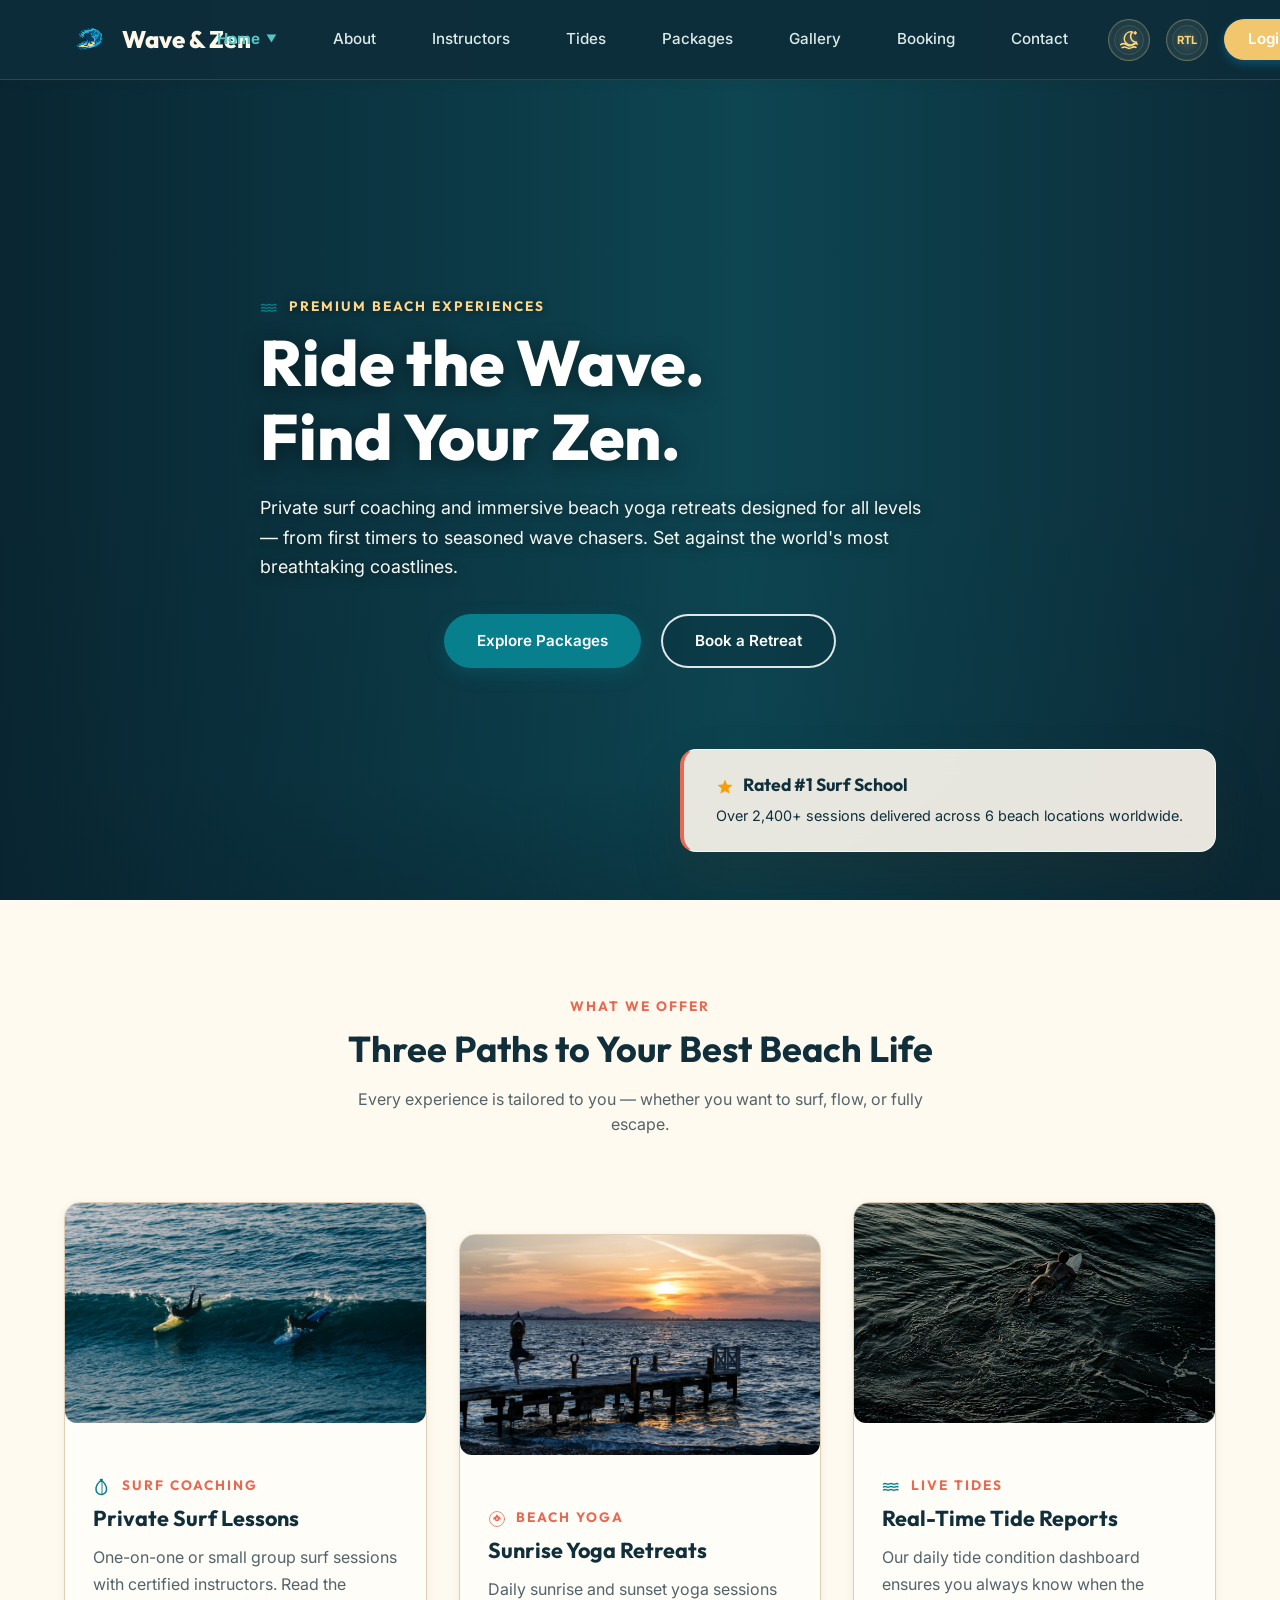
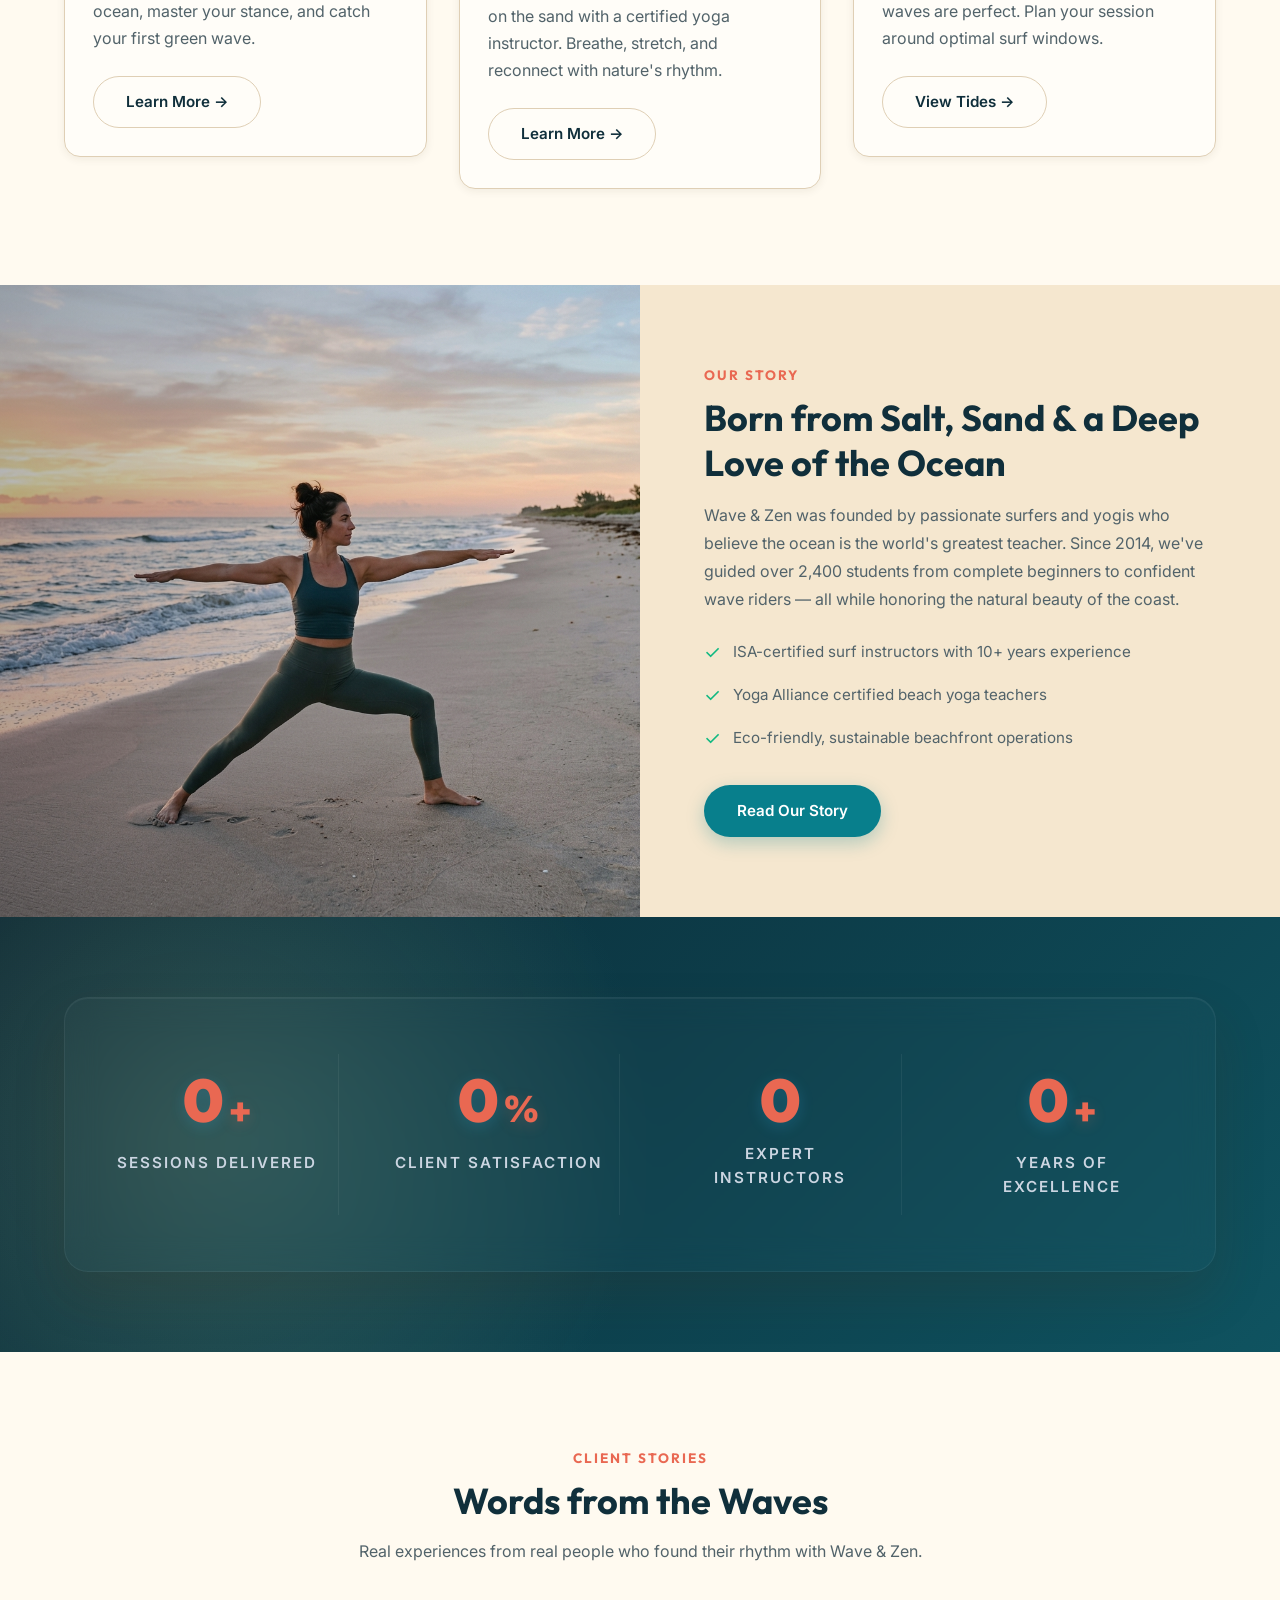
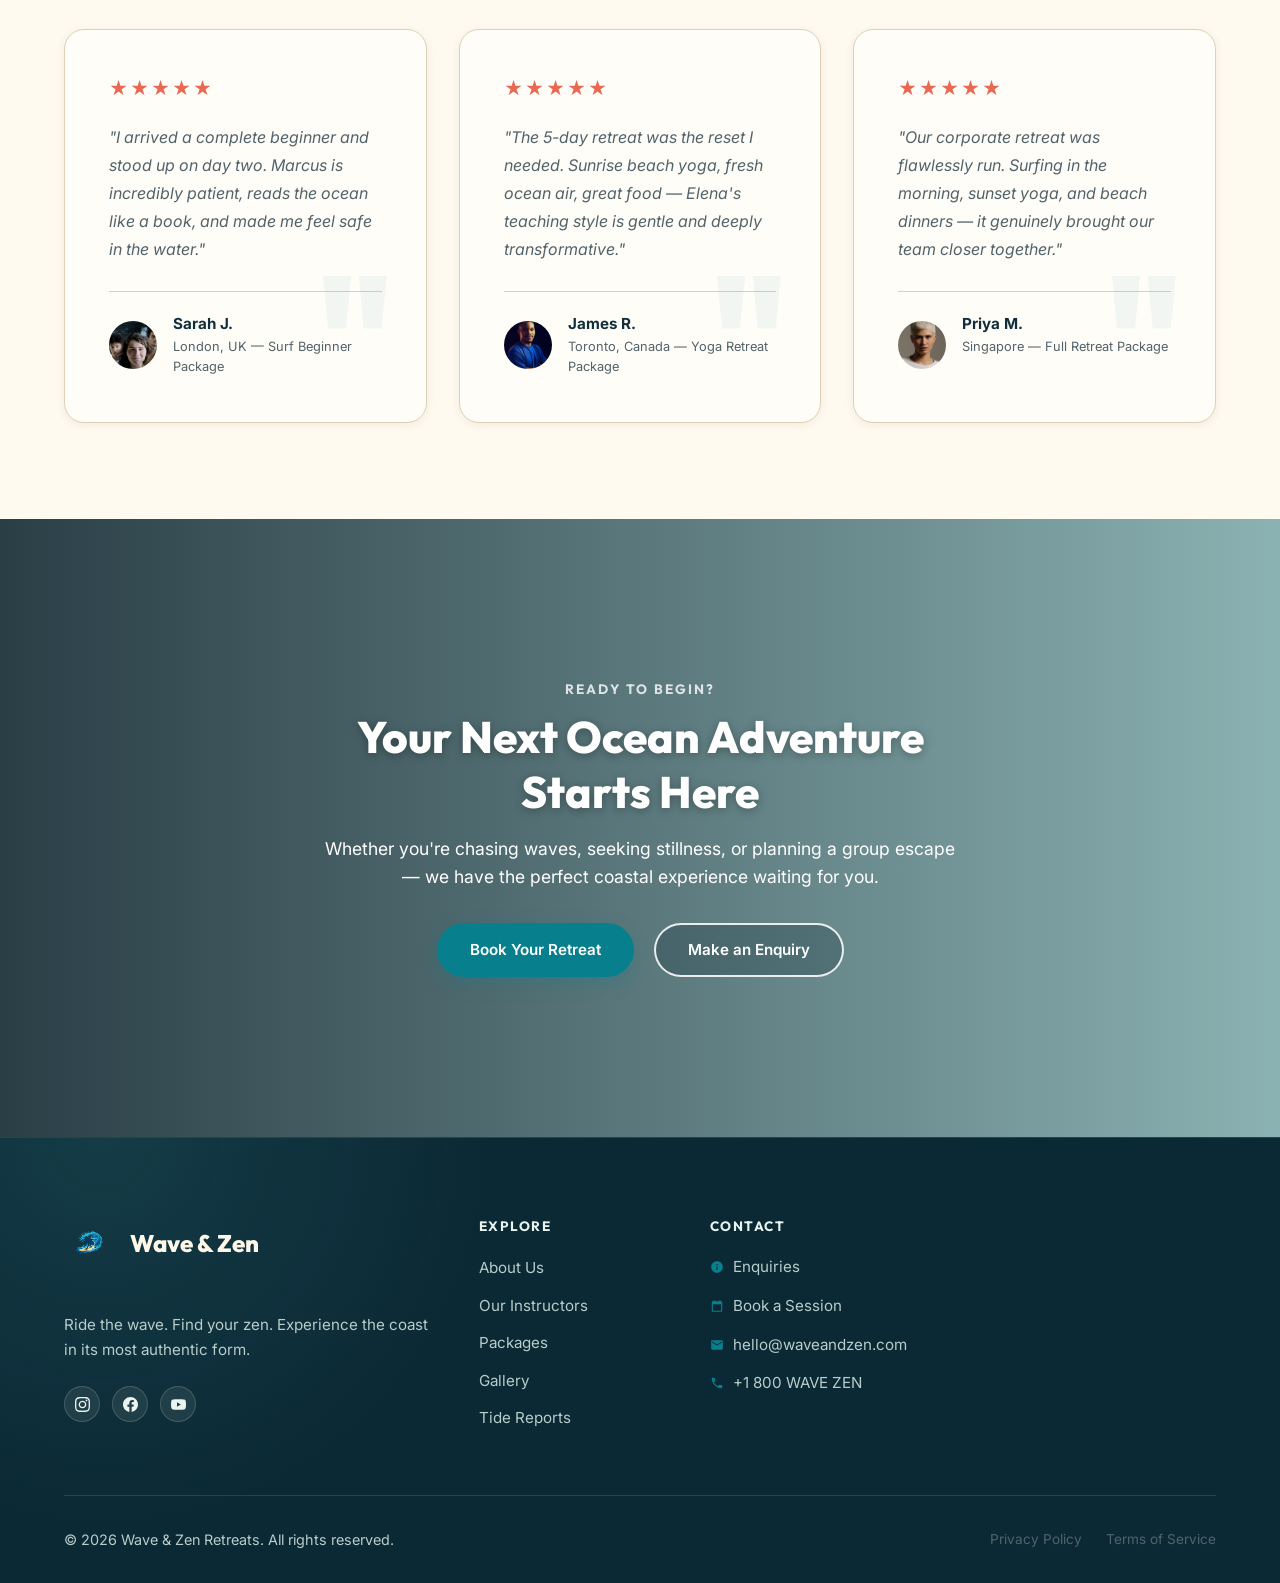
==== index.html @ b0bafedf "wave web site build move to main branch" ====
<!DOCTYPE html>
<html lang="en" dir="ltr" data-theme="light">
<head>
  <meta charset="UTF-8" />
  <meta name="viewport" content="width=device-width, initial-scale=1.0" />
  <meta name="description" content="Wave & Zen — Premium private surf coaching and beach yoga retreats on pristine coastlines. Book your session today." />
  <title>Wave & Zen | Private Surf Lessons & Beach Yoga Retreats</title>
  <link rel="icon" type="image/png" href="assets/images/favicon.png" />
  <link rel="stylesheet" href="css/main.css" />
  <link rel="stylesheet" href="css/pages.css" />
  <link rel="stylesheet" href="css/sections.css" />
  <link rel="stylesheet" href="css/responsive.css" />
  <link rel="stylesheet" href="css/theme.css" />
</head>
<body>

<!-- ═══════════════ HEADER ═══════════════ -->
<header class="header" id="main-header">
  <div class="logo-container" onclick="window.location.href='index.html'" role="link" aria-label="Wave and Zen Home">
    <div class="logo-text">
      <img class="logo-icon" src="assets/images/logo.png" alt="Wave & Zen Logo" style="width:32px;height:32px;object-fit:contain;" />
      Wave &amp; Zen
    </div>
  </div>
  <div class="hamburger" id="hamburger-menu" aria-label="Toggle menu" role="button" tabindex="0">
    <span></span><span></span><span></span>
  </div>
  <nav class="nav-menu" id="nav-menu" aria-label="Main navigation">
    <div class="nav-dropdown" id="home-dropdown">
      <a href="#" class="nav-link dropdown-toggle active" id="nav-home">Home <span class="arrow">▼</span></a>
      <div class="dropdown-menu-list">
        <a href="index.html" class="dropdown-item active" id="nav-home1">Home 1</a>
        <a href="home2.html" class="dropdown-item" id="nav-home2">Home 2</a>
      </div>
    </div>
    <a href="about.html" class="nav-link" id="nav-about">About</a>
    <a href="instructors.html" class="nav-link" id="nav-instructors">Instructors</a>
    <a href="tides.html" class="nav-link" id="nav-tides">Tides</a>
    <a href="packages.html" class="nav-link" id="nav-packages">Packages</a>
    <a href="gallery.html" class="nav-link" id="nav-gallery">Gallery</a>
    <a href="booking.html" class="nav-link" id="nav-booking">Booking</a>
    <a href="contact.html" class="nav-link" id="nav-contact">Contact</a>
    <div class="nav-actions">
      <button class="action-btn theme-toggle-btn" id="theme-toggle" aria-label="Switch to dark theme" title="Dark theme">
        <svg viewBox="0 0 24 24" class="theme-toggle-icon" aria-hidden="true">
          <path d="M15.8 3.35a7.2 7.2 0 1 0 4.35 10.95 6.35 6.35 0 0 1-4.35-10.95Z"></path>
          <path d="m18.8 3.1.35.85.85.35-.85.35-.35.85-.35-.85-.85-.35.85-.35.35-.85Z"></path>
          <path d="M3 17.15c2.1-1.65 4.2-1.65 6.3 0s4.2 1.65 6.3 0 4.2-1.65 5.4-.7"></path>
          <path d="M4.5 20.35c1.7-1 3.4-1 5.1 0s3.4 1 5.1 0 3.4-1 4.8-.35"></path>
        </svg>
      </button>
      <button class="action-btn dir-toggle-btn" id="dir-toggle" aria-label="Toggle text direction" title="Toggle RTL/LTR">
        <span class="dir-toggle-label" style="font-size:0.7rem;font-weight:700;">RTL</span>
      </button>
      <a href="login.html" class="login-nav-btn" id="login-nav-btn">Login</a>
    </div>
  </nav>
</header>

<!-- ═══════════════ SECTION 1: HERO BANNER ═══════════════ -->
<section class="page-hero" id="home-hero" style="min-height: 100vh; padding-block-end: 6rem;">
  <video autoplay muted loop playsinline class="hero-video-bg">
    <source src="assets/videos/home1.mp4" type="video/mp4">
  </video>
  <div class="page-hero-overlay"></div>
  <div class="page-hero-content container">
    <span class="section-tag">🌊 Premium Beach Experiences</span>
    <h1>Ride the Wave.<br/>Find Your Zen.</h1>
    <p>Private surf coaching and immersive beach yoga retreats designed for all levels — from first timers to seasoned wave chasers. Set against the world's most breathtaking coastlines.</p>
    <div class="hero-ctas" style="display:flex;gap:1.25rem;flex-wrap:wrap;">
      <a href="packages.html" class="btn btn-primary" id="hero-cta-packages">Explore Packages</a>
      <a href="booking.html" class="btn btn-outline-light" id="hero-cta-book">Book a Retreat</a>
    </div>
  </div>
  <div class="hero-float-badge">
    <h3>⭐ Rated #1 Surf School</h3>
    <p>Over 2,400+ sessions delivered across 6 beach locations worldwide.</p>
  </div>
</section>

<!-- ═══════════════ SECTION 2: SERVICES HIGHLIGHTS ═══════════════ -->
<section id="home-services" style="background-color: var(--bg-primary);">
  <div class="container">
    <div class="section-header">
      <span class="section-tag">What We Offer</span>
      <h2 class="section-title">Three Paths to Your Best Beach Life</h2>
      <p class="section-desc">Every experience is tailored to you — whether you want to surf, flow, or fully escape.</p>
    </div>
    <div class="grid-container services-grid">
      <div class="feature-card">
        <div class="feature-img-wrap" style="height:220px;border-radius:12px;overflow:hidden;margin-bottom:1.5rem;">
          <img src="assets/images/packages/home1_section2_im1.jpg" alt="Private surf coaching session" style="width:100%;height:100%;object-fit:cover;transition:transform 0.5s;" loading="lazy" />
        </div>
        <div style="flex-grow:1;display:flex;flex-direction:column;">
          <span class="section-tag" style="text-align:start;">🏄 Surf Coaching</span>
          <h3 style="font-size:1.35rem;margin-bottom:0.75rem;">Private Surf Lessons</h3>
          <p style="color:var(--text-secondary);line-height:1.7;flex-grow:1;">One-on-one or small group surf sessions with certified instructors. Read the ocean, master your stance, and catch your first green wave.</p>
          <a href="packages.html" class="btn btn-outline" style="margin-top:1.5rem;align-self:flex-start;" id="service-surf-link">Learn More →</a>
        </div>
      </div>
      <div class="feature-card">
        <div class="feature-img-wrap" style="height:220px;border-radius:12px;overflow:hidden;margin-bottom:1.5rem;">
          <img src="assets/images/packages/beach_yoga_home1.jpg" alt="Beach yoga retreat session" style="width:100%;height:100%;object-fit:cover;transition:transform 0.5s;" loading="lazy" />
        </div>
        <div style="flex-grow:1;display:flex;flex-direction:column;">
          <span class="section-tag" style="text-align:start;">🧘 Beach Yoga</span>
          <h3 style="font-size:1.35rem;margin-bottom:0.75rem;">Sunrise Yoga Retreats</h3>
          <p style="color:var(--text-secondary);line-height:1.7;flex-grow:1;">Daily sunrise and sunset yoga sessions on the sand with a certified yoga instructor. Breathe, stretch, and reconnect with nature's rhythm.</p>
          <a href="packages.html" class="btn btn-outline" style="margin-top:1.5rem;align-self:flex-start;" id="service-yoga-link">Learn More →</a>
        </div>
      </div>
      <div class="feature-card">
        <div class="feature-img-wrap" style="height:220px;border-radius:12px;overflow:hidden;margin-bottom:1.5rem;">
          <img src="assets/images/packages/junior_surf_home1.jpg" alt="Ocean tides and surf conditions" style="width:100%;height:100%;object-fit:cover;transition:transform 0.5s;" loading="lazy" />
        </div>
        <div style="flex-grow:1;display:flex;flex-direction:column;">
          <span class="section-tag" style="text-align:start;">🌊 Live Tides</span>
          <h3 style="font-size:1.35rem;margin-bottom:0.75rem;">Real-Time Tide Reports</h3>
          <p style="color:var(--text-secondary);line-height:1.7;flex-grow:1;">Our daily tide condition dashboard ensures you always know when the waves are perfect. Plan your session around optimal surf windows.</p>
          <a href="tides.html" class="btn btn-outline" style="margin-top:1.5rem;align-self:flex-start;" id="service-tides-link">View Tides →</a>
        </div>
      </div>
    </div>
  </div>
</section>

<!-- ═══════════════ SECTION 3: ABOUT TEASER ═══════════════ -->
<section id="home-about" style="background-color:var(--bg-secondary);padding:0;overflow:hidden;">
  <div style="display:grid;grid-template-columns:1fr 1fr;min-height:550px;" class="about-split-home">
    <div style="position:relative;overflow:hidden;min-height:400px;">
      <img src="assets/images/gallery/grid_3.png" alt="Yoga instructor on beach at sunrise" style="width:100%;height:100%;object-fit:cover;position:absolute;inset:0;" loading="lazy" />
      <div style="position:absolute;inset:0;background:linear-gradient(to right,rgba(10,15,29,0.3),transparent);"></div>
    </div>
    <div style="display:flex;flex-direction:column;justify-content:center;padding:5rem 4rem;">
      <span class="section-tag">Our Story</span>
      <h2 class="section-title" style="text-align:start;">Born from Salt, Sand &amp; a Deep Love of the Ocean</h2>
      <p style="color:var(--text-secondary);line-height:1.75;margin-bottom:1.5rem;">Wave &amp; Zen was founded by passionate surfers and yogis who believe the ocean is the world's greatest teacher. Since 2014, we've guided over 2,400 students from complete beginners to confident wave riders — all while honoring the natural beauty of the coast.</p>
      <ul style="list-style:none;display:flex;flex-direction:column;gap:0.75rem;margin-bottom:2rem;">
        <li style="display:flex;align-items:center;gap:0.75rem;color:var(--text-secondary);font-size:0.95rem;">
          <span style="color:#10b981;font-size:1.2rem;">✓</span> ISA-certified surf instructors with 10+ years experience
        </li>
        <li style="display:flex;align-items:center;gap:0.75rem;color:var(--text-secondary);font-size:0.95rem;">
          <span style="color:#10b981;font-size:1.2rem;">✓</span> Yoga Alliance certified beach yoga teachers
        </li>
        <li style="display:flex;align-items:center;gap:0.75rem;color:var(--text-secondary);font-size:0.95rem;">
          <span style="color:#10b981;font-size:1.2rem;">✓</span> Eco-friendly, sustainable beachfront operations
        </li>
      </ul>
      <a href="about.html" class="btn btn-primary" style="align-self:flex-start;" id="home-about-readmore">Read Our Story</a>
    </div>
  </div>
</section>

<!-- ═══════════════ SECTION 4: STATS COUNTER ═══════════════ -->
<section class="stats-band" id="home-stats" style="padding-block:5rem;">
  <div class="container">
    <div class="stats-band-inner">
      <div class="stat-item">
        <span class="stat-number" data-target="2400" id="stat-sessions">0</span>
        <span class="stat-suffix">+</span>
        <span class="stat-label">Sessions Delivered</span>
      </div>
      <div class="stat-item">
        <span class="stat-number" data-target="98" id="stat-satisfaction">0</span>
        <span class="stat-suffix">%</span>
        <span class="stat-label">Client Satisfaction</span>
      </div>
      <div class="stat-item">
        <span class="stat-number" data-target="12" id="stat-instructors">0</span>
        <span class="stat-label">Expert Instructors</span>
      </div>
      <div class="stat-item">
        <span class="stat-number" data-target="10" id="stat-years">0</span>
        <span class="stat-suffix">+</span>
        <span class="stat-label">Years of Excellence</span>
      </div>
    </div>
  </div>
</section>

<!-- ═══════════════ SECTION 5: TESTIMONIALS ═══════════════ -->
<section id="home-testimonials" style="background-color: var(--bg-primary);">
  <div class="container">
    <div class="section-header">
      <span class="section-tag">Client Stories</span>
      <h2 class="section-title">Words from the Waves</h2>
      <p class="section-desc">Real experiences from real people who found their rhythm with Wave &amp; Zen.</p>
    </div>
    <div class="testimonial-grid">
      <div class="testimonial-card">
        <div class="testimonial-stars">★★★★★</div>
        <p class="testimonial-quote">"I arrived a complete beginner and stood up on day two. Marcus is incredibly patient, reads the ocean like a book, and made me feel safe in the water."</p>
        <div class="testimonial-author">
          <img src="assets/images/instructors/sarah_testimonial.jpg" alt="Sarah J. testimonial" class="testimonial-avatar" loading="lazy" />
          <div>
            <div class="testimonial-name">Sarah J.</div>
            <div class="testimonial-location">London, UK — Surf Beginner Package</div>
          </div>
        </div>
      </div>
      <div class="testimonial-card">
        <div class="testimonial-stars">★★★★★</div>
        <p class="testimonial-quote">"The 5-day retreat was the reset I needed. Sunrise beach yoga, fresh ocean air, great food — Elena's teaching style is gentle and deeply transformative."</p>
        <div class="testimonial-author">
          <img src="assets/images/instructors/james_testimonial.jpg" alt="James R. testimonial" class="testimonial-avatar" loading="lazy" />
          <div>
            <div class="testimonial-name">James R.</div>
            <div class="testimonial-location">Toronto, Canada — Yoga Retreat Package</div>
          </div>
        </div>
      </div>
      <div class="testimonial-card">
        <div class="testimonial-stars">★★★★★</div>
        <p class="testimonial-quote">"Our corporate retreat was flawlessly run. Surfing in the morning, sunset yoga, and beach dinners — it genuinely brought our team closer together."</p>
        <div class="testimonial-author">
          <img src="assets/images/instructors/priya_testimonial.jpg" alt="Priya M. testimonial" class="testimonial-avatar" loading="lazy" />
          <div>
            <div class="testimonial-name">Priya M.</div>
            <div class="testimonial-location">Singapore — Full Retreat Package</div>
          </div>
        </div>
      </div>
    </div>
  </div>
</section>

<!-- ═══════════════ SECTION 6: CTA BANNER ═══════════════ -->
<section class="cta-banner" id="home-cta" style="background-image:url('assets/images/cta/home_cta.png');" aria-label="Call to action">
  <div class="cta-banner-overlay"></div>
  <div class="cta-banner-content">
    <span class="section-tag" style="color:#fff;opacity:0.8;">Ready to Begin?</span>
    <h2>Your Next Ocean Adventure Starts Here</h2>
    <p>Whether you're chasing waves, seeking stillness, or planning a group escape — we have the perfect coastal experience waiting for you.</p>
    <div class="cta-banner-btns">
      <a href="booking.html" class="btn btn-primary" id="cta-book-retreat-btn">Book Your Retreat</a>
      <a href="contact.html" class="btn btn-outline-light" id="cta-enquire-btn">Make an Enquiry</a>
    </div>
  </div>
</section>

<!-- ═══════════════ FOOTER ═══════════════ -->
<footer class="footer" id="main-footer">
  <div class="footer-grid">
    <div class="footer-brand">
      <div class="logo-text" style="margin-bottom:1.25rem;">
        <img class="logo-icon" src="assets/images/logo.png" alt="Wave & Zen Logo" style="width:32px;height:32px;object-fit:contain;margin-inline-end:0.5rem;" />
        Wave &amp; Zen
      </div>
      <p class="footer-tagline">Ride the wave. Find your zen. Experience the coast in its most authentic form.</p>
      <div class="footer-social">
        <a href="#" class="social-icon" aria-label="Instagram" id="footer-instagram">
          <svg viewBox="0 0 24 24" fill="currentColor"><path d="M12 2.163c3.204 0 3.584.012 4.85.07 3.252.148 4.771 1.691 4.919 4.919.058 1.265.069 1.645.069 4.849 0 3.205-.012 3.584-.069 4.849-.149 3.225-1.664 4.771-4.919 4.919-1.266.058-1.644.07-4.85.07-3.204 0-3.584-.012-4.849-.07-3.26-.149-4.771-1.699-4.919-4.92-.058-1.265-.07-1.644-.07-4.849 0-3.204.013-3.583.07-4.849.149-3.227 1.664-4.771 4.919-4.919 1.266-.057 1.645-.069 4.849-.069zm0-2.163c-3.259 0-3.667.014-4.947.072-4.358.2-6.78 2.618-6.98 6.98-.059 1.281-.073 1.689-.073 4.948 0 3.259.014 3.668.072 4.948.2 4.358 2.618 6.78 6.98 6.98 1.281.058 1.689.072 4.948.072 3.259 0 3.668-.014 4.948-.072 4.354-.2 6.782-2.618 6.979-6.98.059-1.28.073-1.689.073-4.948 0-3.259-.014-3.667-.072-4.947-.196-4.354-2.617-6.78-6.979-6.98-1.281-.059-1.69-.073-4.949-.073zm0 5.838c-3.403 0-6.162 2.759-6.162 6.162s2.759 6.163 6.162 6.163 6.162-2.759 6.162-6.163c0-3.403-2.759-6.162-6.162-6.162zm0 10.162c-2.209 0-4-1.79-4-4 0-2.209 1.791-4 4-4s4 1.791 4 4c0 2.21-1.791 4-4 4zm6.406-11.845c-.796 0-1.441.645-1.441 1.44s.645 1.44 1.441 1.44c.795 0 1.439-.645 1.439-1.44s-.644-1.44-1.439-1.44z"/></svg>
        </a>
        <a href="#" class="social-icon" aria-label="Facebook" id="footer-facebook">
          <svg viewBox="0 0 24 24" fill="currentColor"><path d="M24 12.073c0-6.627-5.373-12-12-12s-12 5.373-12 12c0 5.99 4.388 10.954 10.125 11.854v-8.385H7.078v-3.47h3.047V9.43c0-3.007 1.792-4.669 4.533-4.669 1.312 0 2.686.235 2.686.235v2.953H15.83c-1.491 0-1.956.925-1.956 1.874v2.25h3.328l-.532 3.47h-2.796v8.385C19.612 23.027 24 18.062 24 12.073z"/></svg>
        </a>
        <a href="#" class="social-icon" aria-label="YouTube" id="footer-youtube">
          <svg viewBox="0 0 24 24" fill="currentColor"><path d="M23.495 6.205a3.007 3.007 0 0 0-2.088-2.088c-1.87-.501-9.396-.501-9.396-.501s-7.507-.01-9.396.501A3.007 3.007 0 0 0 .527 6.205a31.247 31.247 0 0 0-.522 5.805 31.247 31.247 0 0 0 .522 5.783 3.007 3.007 0 0 0 2.088 2.088c1.868.502 9.396.502 9.396.502s7.506 0 9.396-.502a3.007 3.007 0 0 0 2.088-2.088 31.247 31.247 0 0 0 .5-5.783 31.247 31.247 0 0 0-.5-5.805zM9.609 15.601V8.408l6.264 3.602z"/></svg>
        </a>
      </div>
    </div>
    <div class="footer-links-col">
      <h4 class="footer-col-title">Explore</h4>
      <ul class="footer-links">
        <li><a href="about.html" id="footer-about-link">About Us</a></li>
        <li><a href="instructors.html" id="footer-instructors-link">Our Instructors</a></li>
        <li><a href="packages.html" id="footer-packages-link">Packages</a></li>
        <li><a href="gallery.html" id="footer-gallery-link">Gallery</a></li>
        <li><a href="tides.html" id="footer-tides-link">Tide Reports</a></li>
      </ul>
    </div>
    <div class="footer-links-col">
      <h4 class="footer-col-title">Contact</h4>
      <ul class="footer-links">
        <li><a href="contact.html" id="footer-contact-link">Enquiries</a></li>
        <li><a href="booking.html" id="footer-booking-link">Book a Session</a></li>
        <li><a href="mailto:hello@waveandzen.com" id="footer-email-link">hello@waveandzen.com</a></li>
        <li><a href="tel:+1800WAVEZEN" id="footer-phone-link">+1&nbsp;800&nbsp;WAVE&nbsp;ZEN</a></li>
      </ul>
    </div>
  </div>
  <div class="footer-bottom">
    <p>© 2026 Wave &amp; Zen Retreats. All rights reserved.</p>
    <div style="display:flex;gap:1.5rem;">
      <a href="#" style="font-size:0.85rem;color:var(--text-secondary);" id="footer-privacy">Privacy Policy</a>
      <a href="#" style="font-size:0.85rem;color:var(--text-secondary);" id="footer-terms">Terms of Service</a>
    </div>
  </div>
</footer>

<script src="js/main.js"></script>
</body>
</html>
---- css/main.css ----
@import url('https://fonts.googleapis.com/css2?family=Inter:wght@300;400;500;600;700&family=Outfit:wght@400;500;600;700;800&display=swap');

/* CSS Variables */
:root {
  /* Fonts */
  --font-primary: 'Inter', sans-serif;
  --font-display: 'Outfit', sans-serif;
  --header-height: 80px;
  --transition-speed: 0.3s;
  
  /* Color Palette - Light Theme (Sandy Beach / Clear Ocean) */
  --bg-primary: #fbfaf7;
  --bg-secondary: #f3edd8;
  --bg-card: #ffffff;
  --bg-input: #ffffff;
  --text-primary: #0f172a;
  --text-secondary: #475569;
  
  --accent-color: #0ea5e9; /* Ocean Aqua */
  --accent-hover: #0284c7;
  --primary-color: #0f172a; /* Deep Navy */
  --secondary-color: #dfd6bf; /* Sand Beige */
  --coral-color: #ff7e67; /* Sunset Coral */
  --coral-hover: #e0634c;
  
  --border-color: #e2e8f0;
  --border-focus: #0ea5e9;
  --shadow-sm: 0 1px 3px rgba(0, 0, 0, 0.05);
  --shadow-md: 0 4px 6px -1px rgba(0, 0, 0, 0.08), 0 2px 4px -1px rgba(0, 0, 0, 0.04);
  --shadow-lg: 0 10px 15px -3px rgba(0, 0, 0, 0.1), 0 4px 6px -2px rgba(0, 0, 0, 0.05);
  --shadow-premium: 0 20px 25px -5px rgba(0, 0, 0, 0.05), 0 10px 10px -5px rgba(0, 0, 0, 0.03);
  
  --border-radius-card: 16px;
  --border-radius-button: 30px;
  --border-radius-input: 8px;
}

[data-theme="dark"] {
  /* Color Palette - Dark Theme (Deep Sea / Starry Night Beach) */
  --bg-primary: #0a0f1d;
  --bg-secondary: #12192c;
  --bg-card: #192239;
  --bg-input: #12192c;
  --text-primary: #f8fafc;
  --text-secondary: #94a3b8;
  
  --accent-color: #38bdf8; /* Brighter Ocean Aqua for Dark Mode */
  --accent-hover: #0ea5e9;
  --primary-color: #f8fafc;
  --secondary-color: #2e3b5e; /* Deep Sand Blue */
  --coral-color: #ff9e7d; /* Lighter Sunset Coral for visibility */
  --coral-hover: #ff7e67;
  
  --border-color: #2a3556;
  --border-focus: #38bdf8;
  --shadow-sm: 0 1px 3px rgba(0, 0, 0, 0.3);
  --shadow-md: 0 4px 6px -1px rgba(0, 0, 0, 0.4), 0 2px 4px -1px rgba(0, 0, 0, 0.3);
  --shadow-lg: 0 10px 15px -3px rgba(0, 0, 0, 0.4), 0 4px 6px -2px rgba(0, 0, 0, 0.3);
  --shadow-premium: 0 20px 25px -5px rgba(0, 0, 0, 0.5);
}

html {
  scroll-behavior: smooth;
}

/* RTL Adjustments using CSS Logical Properties */
html[dir="rtl"] {
  /* Logical properties will natively support toggles */
}

/* Core Reset */
*, *::before, *::after {
  box-sizing: border-box;
  margin: 0;
  padding: 0;
}

body {
  font-family: var(--font-primary);
  background-color: var(--bg-primary);
  color: var(--text-primary);
  line-height: 1.6;
  overflow-x: hidden;
  transition: background-color var(--transition-speed), color var(--transition-speed);
}

h1, h2, h3, h4, h5, h6 {
  font-family: var(--font-display);
  font-weight: 700;
  line-height: 1.25;
}

a {
  color: inherit;
  text-decoration: none;
  transition: color var(--transition-speed), background-color var(--transition-speed);
}

img {
  max-width: 100%;
  height: auto;
  display: block;
  object-fit: cover;
}

button, input, select, textarea {
  font-family: inherit;
  font-size: inherit;
  color: inherit;
  background: none;
  border: none;
  outline: none;
}

/* Header & Sticky Menu */
.header {
  position: fixed;
  top: 0;
  left: 0;
  width: 100%;
  height: var(--header-height);
  background-color: #0a0f1d !important;
  border-bottom: 1px solid #1e293b;
  z-index: 1000;
  display: flex;
  align-items: center;
  justify-content: space-between;
  padding: 0 4rem;
  box-shadow: var(--shadow-sm);
  transition: background-color var(--transition-speed), border-color var(--transition-speed), box-shadow var(--transition-speed);
}

.header.scrolled {
  box-shadow: var(--shadow-md);
  background-color: #0a0f1d !important;
  backdrop-filter: none !important;
}

/* Logical properties fallback/util */
.logo-container {
  display: flex;
  align-items: center;
  cursor: pointer;
}

.logo-text {
  font-family: var(--font-display);
  font-size: 1.5rem;
  font-weight: 800;
  color: #ffffff !important;
  display: flex;
  align-items: center;
  gap: 0.5rem;
}

.logo-icon {
  width: 50px;
  height: 50px;
  color: var(--accent-color);
}

.nav-menu {
  display: flex;
  align-items: center;
  gap: 1.5rem;
  list-style: none;
}

.nav-link {
  font-weight: 500;
  font-size: 0.95rem;
  color: #cbd5e1 !important;
  position: relative;
  padding: 0.5rem 1rem !important;
  border-radius: 8px;
  transition: all var(--transition-speed) ease;
}

/* Navigation Dropdown Menu styling */
.nav-dropdown {
  position: relative;
  display: inline-block;
}

.dropdown-toggle {
  display: flex;
  align-items: center;
  gap: 0.35rem;
  cursor: pointer;
}

.dropdown-toggle .arrow {
  font-size: 0.65rem;
  transition: transform 0.3s ease;
}

.dropdown-menu-list {
  position: absolute;
  top: 100%;
  left: 50%;
  transform: translateX(-50%) translateY(10px);
  background-color: #12192c;
  border: 1px solid #2a3556;
  border-radius: 8px;
  box-shadow: var(--shadow-lg);
  min-width: 150px;
  z-index: 1010;
  padding: 0.5rem;
  display: flex;
  flex-direction: column;
  gap: 0.25rem;
  opacity: 0;
  visibility: hidden;
  pointer-events: none;
  transition: opacity 0.25s ease, transform 0.25s ease, visibility 0.25s ease;
}

.dropdown-item {
  color: #cbd5e1 !important;
  font-size: 0.9rem;
  font-weight: 500;
  padding: 0.5rem 1rem;
  border-radius: 6px;
  display: block;
  width: 100%;
  text-align: start;
  transition: all var(--transition-speed) ease;
}

/* Desktop dropdown trigger */
@media screen and (min-width: 769px) {
  .nav-dropdown.active .dropdown-menu-list {
    opacity: 1;
    visibility: visible;
    pointer-events: auto;
    transform: translateX(-50%) translateY(0);
  }
  .nav-dropdown.active .dropdown-toggle .arrow {
    transform: rotate(180deg);
  }
}

/* Unified Menu Hover and Active Styles */
.nav-link:hover {
  color: #38bdf8 !important;
  background-color: transparent !important;
  transform: translateY(-1px);
}

.dropdown-item:hover,
.login-nav-btn:hover {
  color: #38bdf8 !important;
  background-color: rgba(56, 189, 248, 0.12) !important;
  transform: translateY(-1px);
}

.nav-link.active {
  color: #38bdf8 !important;
  background-color: transparent !important;
  font-weight: 700;
}

.dropdown-item.active {
  color: #38bdf8 !important;
  background-color: rgba(56, 189, 248, 0.18) !important;
  font-weight: 700;
}

/* Navigation Actions (Theme, Language, Login Button) */
.nav-actions {
  display: flex;
  align-items: center;
  gap: 1rem;
}

.action-btn {
  width: 40px;
  height: 40px;
  border-radius: 50%;
  display: flex;
  align-items: center;
  justify-content: center;
  cursor: pointer;
  border: 1px solid #2a3556;
  background-color: #12192c;
  transition: all var(--transition-speed) ease;
}

.action-btn:hover {
  background-color: rgba(56, 189, 248, 0.12);
  border-color: var(--accent-color);
}

.action-btn svg {
  width: 20px;
  height: 20px;
  fill: #cbd5e1;
}

.action-btn:hover svg {
  fill: #38bdf8;
}

.dir-toggle-label {
  color: #cbd5e1;
}

.action-btn:hover .dir-toggle-label {
  color: #38bdf8;
}

.login-nav-btn {
  background-color: var(--accent-color);
  color: #ffffff !important;
  padding: 0.55rem 1.5rem;
  border-radius: var(--border-radius-button);
  font-weight: 600;
  font-size: 0.95rem;
  box-shadow: 0 4px 10px rgba(14, 165, 233, 0.3);
  transition: all var(--transition-speed) ease;
  display: inline-block;
  text-align: center;
}

/* Hamburger mobile button */
.hamburger {
  display: none;
  flex-direction: column;
  justify-content: space-between;
  width: 24px;
  height: 18px;
  cursor: pointer;
  z-index: 1001;
}

.hamburger span {
  width: 100%;
  height: 2px;
  background-color: #ffffff;
  transition: transform var(--transition-speed), opacity var(--transition-speed);
}

/* Sections Structure & Setup */
section {
  padding: 6rem 4rem;
  position: relative;
}

.section-header {
  text-align: center;
  margin-bottom: 4rem;
  max-width: 600px;
  margin-left: auto;
  margin-right: auto;
}

.section-tag {
  font-family: var(--font-display);
  color: var(--accent-color);
  text-transform: uppercase;
  font-weight: 700;
  letter-spacing: 2px;
  font-size: 0.85rem;
  margin-bottom: 0.5rem;
  display: block;
}

.section-title {
  font-size: 2.25rem;
  margin-bottom: 1rem;
}

.section-desc {
  color: var(--text-secondary);
}

/* Floating Controls (Alternative place for widgets if needed, but top header is main) */
.theme-direction-controls-floating {
  position: fixed;
  bottom: 2rem;
  right: 2rem;
  z-index: 999;
  display: flex;
  flex-direction: column;
  gap: 0.5rem;
}

html[dir="rtl"] .theme-direction-controls-floating {
  right: auto;
  left: 2rem;
}

.floating-btn {
  width: 50px;
  height: 50px;
  border-radius: 50%;
  background-color: var(--bg-card);
  border: 1px solid var(--border-color);
  box-shadow: var(--shadow-lg);
  cursor: pointer;
  display: flex;
  align-items: center;
  justify-content: center;
  transition: transform var(--transition-speed), background-color var(--transition-speed);
}

.floating-btn:hover {
  transform: scale(1.05);
  background-color: var(--bg-secondary);
}

.floating-btn svg {
  width: 24px;
  height: 24px;
  fill: var(--text-primary);
}

/* Premium Keyframe Animations */
@keyframes fadeInUp {
  from {
    opacity: 0;
    transform: translateY(24px);
  }
  to {
    opacity: 1;
    transform: translateY(0);
  }
}

@keyframes float {
  0% {
    transform: translateY(0px);
  }
  50% {
    transform: translateY(-8px);
  }
  100% {
    transform: translateY(0px);
  }
}


/* ==========================================
   PREMIUM BEACH THEME BADGES & CUSTOM ICONS
   ========================================== */
.beach-icon-badge {
  display: inline-flex;
  align-items: center;
  justify-content: center;
  width: 54px;
  height: 54px;
  border-radius: 50%;
  background: rgba(14, 165, 233, 0.08);
  color: var(--accent-color);
  margin-bottom: 1rem;
  transition: transform var(--transition-speed), background var(--transition-speed), color var(--transition-speed);
  box-shadow: 0 4px 12px rgba(14, 165, 233, 0.08);
  position: relative;
}

[data-theme="dark"] .beach-icon-badge {
  background: rgba(56, 189, 248, 0.12);
  color: var(--accent-color);
  box-shadow: 0 4px 12px rgba(0, 0, 0, 0.3);
}

.beach-icon-badge svg {
  width: 26px;
  height: 26px;
  fill: currentColor;
}

.beach-icon-badge::before {
  content: '';
  position: absolute;
  inset: -4px;
  border-radius: 50%;
  border: 1px dashed rgba(14, 165, 233, 0.3);
  transition: transform var(--transition-speed) ease;
}

.beach-icon-badge:hover {
  transform: scale(1.08) rotate(5deg);
  background: var(--accent-color);
  color: #ffffff;
}

.beach-icon-badge:hover::before {
  transform: rotate(-15deg) scale(1.04);
  border-color: var(--accent-color);
}

/* Organic liquid badge container */
.organic-badge {
  display: inline-flex;
  align-items: center;
  justify-content: center;
  width: 56px;
  height: 56px;
  border-radius: 60% 40% 30% 70% / 60% 30% 70% 40%;
  background: rgba(255, 126, 103, 0.08);
  color: var(--coral-color);
  margin-bottom: 1rem;
  transition: transform var(--transition-speed), border-radius var(--transition-speed), background var(--transition-speed), color var(--transition-speed);
  box-shadow: 0 4px 12px rgba(255, 126, 103, 0.08);
}

[data-theme="dark"] .organic-badge {
  background: rgba(255, 158, 125, 0.12);
}

.organic-badge svg {
  width: 26px;
  height: 26px;
  fill: currentColor;
}

.organic-badge:hover {
  transform: scale(1.08) rotate(-5deg);
  border-radius: 50% 50% 50% 50% / 50% 50% 50% 50%;
  background: var(--coral-color);
  color: #ffffff;
}

/* Surfboard Outline Badge */
.surfboard-badge {
  display: inline-flex;
  align-items: center;
  justify-content: center;
  width: 44px;
  height: 72px;
  border-radius: 50% 50% 50% 50% / 60% 60% 40% 40%;
  background: rgba(16, 185, 129, 0.08);
  color: #10b981;
  margin-bottom: 1rem;
  transition: transform var(--transition-speed) ease, background var(--transition-speed) ease, color var(--transition-speed) ease;
  box-shadow: 0 4px 12px rgba(16, 185, 129, 0.08);
  border: 1px solid rgba(16, 185, 129, 0.2);
}

.surfboard-badge svg {
  width: 22px;
  height: 22px;
  fill: currentColor;
}

.surfboard-badge:hover {
  transform: scale(1.08) translateY(-4px);
  background: #10b981;
  color: #ffffff;
}

/* Tide Circle / Glow Badge */
.tide-circle-badge {
  display: inline-flex;
  align-items: center;
  justify-content: center;
  width: 48px;
  height: 48px;
  border-radius: 50%;
  position: relative;
  transition: transform var(--transition-speed) ease;
  color: var(--accent-color);
}

.tide-circle-badge::before {
  content: '';
  position: absolute;
  inset: -3px;
  border-radius: 50%;
  border: 2px solid currentColor;
  opacity: 0.4;
  animation: pulse-ring 2.5s cubic-bezier(0.215, 0.61, 0.355, 1) infinite;
}

.tide-circle-badge svg {
  width: 24px;
  height: 24px;
  fill: currentColor;
}

@keyframes pulse-ring {
  0% { transform: scale(0.95); opacity: 0.8; }
  50% { transform: scale(1.15); opacity: 0.2; }
  100% { transform: scale(0.95); opacity: 0.8; }
}

/* General Layout spacing polish */
section {
  overflow: hidden; /* Prevent horizontal overflows at section level */
}

/* Back to Top Button */
.back-to-top-btn {
  position: fixed;
  bottom: 2rem;
  right: 2rem;
  width: 50px;
  height: 50px;
  border-radius: 50%;
  background-color: var(--bg-card);
  border: 1px solid var(--border-color);
  box-shadow: var(--shadow-lg);
  cursor: pointer;
  display: flex;
  align-items: center;
  justify-content: center;
  color: var(--text-primary);
  z-index: 999;
  opacity: 0;
  visibility: hidden;
  transform: translateY(10px);
  transition: opacity var(--transition-speed) ease, transform var(--transition-speed) ease, visibility var(--transition-speed) ease, background-color var(--transition-speed) ease;
}

.back-to-top-btn.visible {
  opacity: 1;
  visibility: visible;
  transform: translateY(0);
}

.back-to-top-btn:hover {
  background-color: var(--bg-secondary);
  color: var(--accent-color);
  transform: scale(1.05);
}

.back-to-top-btn svg {
  width: 24px;
  height: 24px;
  stroke: currentColor;
}

/* RTL layout adjustment for Back to Top Button */
html[dir="rtl"] .back-to-top-btn {
  right: auto;
  left: 2rem;
}
---- css/pages.css ----
/* -------------------------------------------------------------
   COMPONENTS, CARDS, GRIDS AND SPECIFIC SECTION STYLES
   ------------------------------------------------------------- */

/* Button Utilities */
.btn {
  display: inline-flex;
  align-items: center;
  justify-content: center;
  gap: 0.5rem;
  padding: 0.8rem 2rem;
  border-radius: var(--border-radius-button);
  font-weight: 600;
  cursor: pointer;
  transition: all var(--transition-speed) ease;
  font-size: 0.95rem;
  border: 1px solid transparent;
}

.btn-primary {
  background-color: var(--accent-color);
  color: #ffffff;
  box-shadow: 0 4px 10px rgba(14, 165, 233, 0.2);
}

.btn-primary:hover {
  background-color: var(--accent-hover);
  transform: translateY(-2px);
  box-shadow: 0 6px 15px rgba(14, 165, 233, 0.35);
}

.btn-secondary {
  background-color: var(--bg-card);
  border-color: var(--border-color);
  color: var(--text-primary);
  box-shadow: var(--shadow-sm);
}

.btn-secondary:hover {
  background-color: var(--bg-secondary);
  border-color: var(--accent-color);
  transform: translateY(-2px);
}

.btn-accent {
  background-color: var(--coral-color);
  color: #ffffff;
  box-shadow: 0 4px 10px rgba(255, 126, 103, 0.2);
}

.btn-accent:hover {
  background-color: var(--coral-hover);
  transform: translateY(-2px);
  box-shadow: 0 6px 15px rgba(255, 126, 103, 0.35);
}

/* Grids & Cards Setup */
.grid-container {
  display: grid;
  grid-template-columns: repeat(auto-fit, minmax(320px, 1fr));
  gap: 2rem;
  align-items: stretch; /* crucial for equal-height cards */
}

/* Base Card structure with absolute equal height alignment */
.card {
  display: flex;
  flex-direction: column;
  height: 100%;
  background-color: var(--bg-card);
  border-radius: var(--border-radius-card);
  border: 1px solid var(--border-color);
  overflow: hidden;
  box-shadow: var(--shadow-sm);
  transition: transform var(--transition-speed), box-shadow var(--transition-speed), border-color var(--transition-speed);
}

.card:hover {
  transform: translateY(-5px);
  box-shadow: var(--shadow-lg);
  border-color: var(--accent-color);
}

.card-img-wrapper {
  position: relative;
  height: 250px;
  overflow: hidden;
}

.card-img-wrapper img {
  width: 100%;
  height: 100%;
  object-fit: cover;
  transition: transform 0.5s ease;
}

.card:hover .card-img-wrapper img {
  transform: scale(1.05);
}

.card-tag {
  position: absolute;
  top: 1rem;
  left: 1rem;
  background-color: var(--bg-card);
  color: var(--accent-color);
  font-family: var(--font-display);
  font-weight: 700;
  font-size: 0.75rem;
  text-transform: uppercase;
  padding: 0.35rem 0.8rem;
  border-radius: 20px;
  box-shadow: var(--shadow-sm);
  z-index: 2;
}

html[dir="rtl"] .card-tag {
  left: auto;
  right: 1rem;
}

.card-body {
  display: flex;
  flex-direction: column;
  flex-grow: 1; /* stretches container to fill height */
  padding: 2rem;
}

.card-title {
  font-size: 1.35rem;
  margin-bottom: 0.75rem;
  color: var(--text-primary);
}

.card-desc {
  font-size: 0.95rem;
  color: var(--text-secondary);
  line-height: 1.5;
  margin-bottom: 1.5rem;
  flex-grow: 1; /* stretches this box to align elements underneath */
}

.card-footer {
  margin-top: auto; /* pins the footer to the bottom of the card content */
  padding-top: 1.25rem;
  border-top: 1px solid var(--border-color);
}

/* 1. Hero Section */
.hero-section {
  height: 100vh;
  display: flex;
  align-items: center;
  justify-content: center;
  padding-top: var(--header-height);
  background-size: cover;
  background-position: center;
  background-repeat: no-repeat;
  color: #ffffff;
  text-align: center;
}

.hero-overlay {
  position: absolute;
  top: 0;
  left: 0;
  width: 100%;
  height: 100%;
  background: linear-gradient(to bottom, rgba(10, 15, 29, 0.4) 0%, rgba(10, 15, 29, 0.8) 100%);
  z-index: 1;
}

.hero-content {
  position: relative;
  z-index: 2;
  max-width: 800px;
  padding: 2rem;
}

.hero-title {
  font-family: var(--font-display);
  font-size: 3.5rem;
  font-weight: 800;
  margin-bottom: 1.5rem;
  text-shadow: 0 2px 10px rgba(0, 0, 0, 0.3);
  letter-spacing: -0.5px;
}

.hero-subtitle {
  font-size: 1.25rem;
  margin-bottom: 2.5rem;
  font-weight: 400;
  color: #e2e8f0;
  text-shadow: 0 1px 5px rgba(0, 0, 0, 0.2);
}

.hero-ctas {
  display: flex;
  justify-content: center;
  gap: 1.5rem;
}

/* 2. About Section */
.about-container {
  display: flex;
  align-items: center;
  gap: 4rem;
}

.about-content {
  flex: 1;
}

.about-images {
  flex: 1;
  display: grid;
  grid-template-columns: repeat(2, 1fr);
  gap: 1rem;
}

.about-img-box {
  border-radius: var(--border-radius-card);
  overflow: hidden;
  box-shadow: var(--shadow-md);
}

.about-img-box:nth-child(even) {
  transform: translateY(2rem);
}

.about-features {
  display: grid;
  grid-template-columns: repeat(2, 1fr);
  gap: 1.5rem;
  margin-top: 2rem;
}

.feature-item {
  display: flex;
  align-items: flex-start;
  gap: 0.75rem;
}

.feature-icon-wrapper {
  background-color: var(--bg-secondary);
  padding: 0.5rem;
  border-radius: 50%;
  color: var(--accent-color);
  display: flex;
  align-items: center;
  justify-content: center;
}

.feature-icon-wrapper svg {
  width: 20px;
  height: 20px;
}

.feature-text h4 {
  font-size: 1rem;
  margin-bottom: 0.25rem;
}

.feature-text p {
  font-size: 0.85rem;
  color: var(--text-secondary);
}

/* 3. Instructor Cards Details */
.instructor-meta {
  display: flex;
  flex-direction: column;
  gap: 0.5rem;
  font-size: 0.9rem;
}

.meta-row {
  display: flex;
  align-items: center;
  gap: 0.5rem;
  color: var(--text-secondary);
}

.meta-row svg {
  width: 16px;
  height: 16px;
  fill: var(--accent-color);
}

.meta-row span strong {
  color: var(--text-primary);
}

.social-links {
  display: flex;
  gap: 0.75rem;
  margin-top: 1rem;
}

.social-icon {
  width: 32px;
  height: 32px;
  border-radius: 50%;
  background-color: var(--bg-secondary);
  display: flex;
  align-items: center;
  justify-content: center;
  transition: all var(--transition-speed) ease;
}

.social-icon:hover {
  background-color: var(--accent-color);
  color: #ffffff;
}

.social-icon svg {
  width: 14px;
  height: 14px;
  fill: currentColor;
}

/* 4. Tide Report Section */
.tide-section {
  background-color: var(--bg-secondary);
  transition: background-color var(--transition-speed);
}

.tide-grid {
  display: grid;
  grid-template-columns: 2fr 1fr;
  gap: 2.5rem;
}

.tide-card-main {
  background-color: var(--bg-card);
  border-radius: var(--border-radius-card);
  border: 1px solid var(--border-color);
  padding: 2.5rem;
  box-shadow: var(--shadow-md);
  display: flex;
  flex-direction: column;
  justify-content: space-between;
}

.tide-header-panel {
  display: flex;
  justify-content: space-between;
  align-items: center;
  margin-bottom: 2rem;
  border-bottom: 1px solid var(--border-color);
  padding-bottom: 1.5rem;
}

.tide-location {
  display: flex;
  align-items: center;
  gap: 0.5rem;
}

.tide-location svg {
  width: 20px;
  height: 20px;
  fill: var(--accent-color);
}

.tide-location h3 {
  font-size: 1.5rem;
}

.tide-status-badge {
  background-color: rgba(16, 185, 129, 0.1);
  color: #10b981;
  padding: 0.35rem 1rem;
  border-radius: 20px;
  font-weight: 700;
  font-size: 0.85rem;
  text-transform: uppercase;
}

.tide-metrics-grid {
  display: grid;
  grid-template-columns: repeat(3, 1fr);
  gap: 1.5rem;
  margin-bottom: 2.5rem;
}

.tide-metric-box {
  background-color: var(--bg-secondary);
  border-radius: var(--border-radius-input);
  padding: 1.5rem;
  text-align: center;
  border: 1px solid var(--border-color);
  transition: transform var(--transition-speed);
}

.tide-metric-box:hover {
  transform: translateY(-3px);
}

.tide-metric-icon {
  color: var(--accent-color);
  margin-bottom: 0.5rem;
  display: flex;
  justify-content: center;
}

.tide-metric-icon svg {
  width: 28px;
  height: 28px;
}

.tide-metric-value {
  font-family: var(--font-display);
  font-size: 1.5rem;
  font-weight: 800;
  margin: 0.25rem 0;
}

.tide-metric-label {
  font-size: 0.8rem;
  color: var(--text-secondary);
  text-transform: uppercase;
  letter-spacing: 1px;
}

.tide-chart-container {
  height: 150px;
  display: flex;
  align-items: flex-end;
  justify-content: space-between;
  padding: 1rem 0;
  position: relative;
  border-bottom: 2px dashed var(--border-color);
}

.tide-hour-node {
  display: flex;
  flex-direction: column;
  align-items: center;
  flex: 1;
}

.tide-bar {
  width: 16px;
  background: linear-gradient(to top, var(--accent-color), rgba(14, 165, 233, 0.2));
  border-radius: 8px 8px 0 0;
  transition: height var(--transition-speed) ease;
}

.tide-hour-text {
  font-size: 0.75rem;
  color: var(--text-secondary);
  margin-top: 0.5rem;
}

.tide-card-side {
  background-color: var(--bg-card);
  border-radius: var(--border-radius-card);
  border: 1px solid var(--border-color);
  padding: 2.5rem;
  box-shadow: var(--shadow-md);
  display: flex;
  flex-direction: column;
  justify-content: space-between;
}

.suitability-heading {
  font-family: var(--font-display);
  font-size: 1.25rem;
  margin-bottom: 1rem;
}

.suitability-index {
  text-align: center;
  margin: 1.5rem 0;
}

.suitability-score {
  font-family: var(--font-display);
  font-size: 4rem;
  font-weight: 900;
  color: var(--accent-color);
  line-height: 1;
}

.suitability-label {
  font-weight: 700;
  color: #10b981; /* Green suitability */
  text-transform: uppercase;
  font-size: 0.9rem;
  margin-top: 0.5rem;
}

.suitability-tips {
  font-size: 0.9rem;
  color: var(--text-secondary);
  list-style: none;
}

.suitability-tips li {
  margin-bottom: 0.5rem;
  padding-inline-start: 1.5rem;
  position: relative;
}

.suitability-tips li::before {
  content: "✓";
  position: absolute;
  inset-inline-start: 0;
  color: #10b981;
  font-weight: 700;
}

/* 5. Lesson Packages Cards Details */
.package-price {
  font-family: var(--font-display);
  margin: 1rem 0;
  display: flex;
  align-items: baseline;
  gap: 0.25rem;
}

.price-currency {
  font-size: 1.25rem;
  font-weight: 600;
  color: var(--text-primary);
}

.price-amount {
  font-size: 2.75rem;
  font-weight: 800;
  color: var(--text-primary);
}

.price-term {
  font-size: 0.85rem;
  color: var(--text-secondary);
}

.package-features {
  list-style: none;
  margin: 1.5rem 0;
  display: flex;
  flex-direction: column;
  gap: 0.75rem;
}

.package-features li {
  display: flex;
  align-items: center;
  gap: 0.75rem;
  font-size: 0.95rem;
  color: var(--text-secondary);
}

.package-features li svg {
  width: 18px;
  height: 18px;
  fill: var(--accent-color);
  flex-shrink: 0;
}

/* 6. Form Styling (Booking & Contact Forms) */
.form-card {
  background-color: var(--bg-card);
  border-radius: var(--border-radius-card);
  border: 1px solid var(--border-color);
  padding: 3rem;
  box-shadow: var(--shadow-lg);
  max-width: 800px;
  margin: 0 auto;
}

.form-grid-2 {
  display: grid;
  grid-template-columns: repeat(2, 1fr);
  gap: 1.5rem;
}

.form-group {
  display: flex;
  flex-direction: column;
  gap: 0.5rem;
  margin-bottom: 1.5rem;
  position: relative;
}

.form-group.full-width {
  grid-column: span 2;
}

.form-label {
  font-size: 0.85rem;
  font-weight: 600;
  color: var(--text-primary);
  text-transform: uppercase;
  letter-spacing: 0.5px;
}

.input-icon-wrapper {
  position: relative;
  display: flex;
  align-items: center;
}

.input-icon-wrapper svg {
  position: absolute;
  inset-inline-start: 1rem;
  width: 18px;
  height: 18px;
  fill: var(--text-secondary);
  pointer-events: none;
}

.form-control {
  width: 100%;
  padding: 0.85rem 1rem;
  padding-inline-start: 2.75rem;
  background-color: var(--bg-input);
  border: 1px solid var(--border-color);
  border-radius: var(--border-radius-input);
  color: var(--text-primary);
  font-size: 0.95rem;
  transition: all var(--transition-speed);
}

.form-control:focus {
  border-color: var(--border-focus);
  box-shadow: 0 0 0 3px rgba(14, 165, 233, 0.15);
  background-color: var(--bg-card);
}

textarea.form-control {
  min-height: 120px;
  resize: vertical;
  padding-inline-start: 1rem; /* Textarea doesn't need an icon alignment */
}

/* 7. Gallery Section */
.gallery-filter,
.gallery-filter-tabs {
  display: flex;
  justify-content: center;
  gap: 1rem;
  margin-bottom: 3rem;
  flex-wrap: wrap;
}

.filter-btn {
  height: 2.75rem;
  padding: 0 1.75rem;
  display: inline-flex;
  align-items: center;
  justify-content: center;
  border-radius: 30px;
  border: 1px solid var(--border-color);
  background-color: var(--bg-card);
  color: var(--text-primary);
  font-weight: 600;
  font-size: 0.95rem;
  cursor: pointer;
  transition: all var(--transition-speed) cubic-bezier(0.16, 1, 0.3, 1);
  box-shadow: var(--shadow-sm);
}

.filter-btn:hover {
  border-color: var(--coral-color);
  color: var(--coral-color);
  background-color: var(--bg-primary);
  transform: translateY(-2px);
  box-shadow: var(--shadow-md);
}

.filter-btn.active {
  background-color: var(--coral-color) !important;
  border-color: var(--coral-color) !important;
  color: #ffffff !important;
  box-shadow: 0 4px 10px rgba(255, 126, 103, 0.35) !important;
}

/* Light / Dark Mode Consistency for Filter Buttons */
[data-theme="dark"] .filter-btn {
  background-color: #1e293b;
  border-color: #334155;
  color: #f8fafc;
}

[data-theme="dark"] .filter-btn:hover {
  border-color: var(--coral-color);
  color: var(--coral-color);
  background-color: #0f172a;
}

.gallery-grid {
  display: grid;
  grid-template-columns: repeat(3, 1fr);
  gap: 1.5rem;
}

.gallery-item {
  position: relative;
  border-radius: var(--border-radius-card);
  overflow: hidden;
  box-shadow: var(--shadow-sm);
  aspect-ratio: 4/3;
  cursor: pointer;
}

.gallery-item img {
  width: 100%;
  height: 100%;
  object-fit: cover;
  transition: transform 0.5s ease;
}

.gallery-overlay {
  position: absolute;
  top: 0;
  left: 0;
  width: 100%;
  height: 100%;
  background: rgba(10, 15, 29, 0.7);
  display: flex;
  flex-direction: column;
  justify-content: center;
  align-items: center;
  opacity: 0;
  transition: opacity var(--transition-speed) ease;
  padding: 2rem;
  text-align: center;
  color: #ffffff;
}

.gallery-item:hover img {
  transform: scale(1.1);
}

.gallery-item:hover .gallery-overlay {
  opacity: 1;
}

.gallery-tag {
  color: var(--accent-color);
  font-size: 0.8rem;
  text-transform: uppercase;
  font-weight: 700;
  margin-bottom: 0.5rem;
}

.gallery-title {
  font-size: 1.25rem;
  font-weight: 700;
}

/* Photo Modal Lightbox */
.lightbox {
  position: fixed;
  inset: 0;
  width: auto;
  height: auto;
  background-color: rgba(10, 15, 29, 0.95);
  z-index: 2000;
  display: none;
  align-items: center;
  justify-content: center;
  padding: 2rem;
}

.lightbox.active {
  display: flex;
}

.lightbox-content {
  max-width: 90%;
  max-height: 80%;
  border-radius: 8px;
  overflow: hidden;
  box-shadow: var(--shadow-lg);
}

.lightbox-content img {
  width: 100%;
  height: 100%;
  object-fit: contain;
}

.lightbox-close,
.lightbox-prev,
.lightbox-next {
  position: absolute;
  width: 48px;
  height: 48px;
  border-radius: 50%;
  background-color: rgba(255, 255, 255, 0.1);
  color: #ffffff;
  display: flex;
  align-items: center;
  justify-content: center;
  cursor: pointer;
  font-size: 1.25rem;
  user-select: none;
  transition: background-color var(--transition-speed), transform var(--transition-speed);
  z-index: 2010;
}

.lightbox-close:hover,
.lightbox-prev:hover,
.lightbox-next:hover {
  background-color: rgba(255, 255, 255, 0.25);
  transform: scale(1.05);
}

.lightbox-close {
  top: 2rem;
  right: 2rem;
  font-size: 1.75rem;
}

html[dir="rtl"] .lightbox-close {
  right: auto;
  left: 2rem;
}

.lightbox-prev {
  left: 2rem;
  top: 50%;
  transform: translateY(-50%);
}

.lightbox-next {
  right: 2rem;
  top: 50%;
  transform: translateY(-50%);
}

/* Adjust layout behavior when direction is RTL */
html[dir="rtl"] .lightbox-prev {
  left: auto;
  right: 2rem;
}

html[dir="rtl"] .lightbox-next {
  right: auto;
  left: 2rem;
}

@media screen and (max-width: 768px) {
  .lightbox-prev {
    left: 0.75rem;
  }
  .lightbox-next {
    right: 0.75rem;
  }
  html[dir="rtl"] .lightbox-prev {
    right: 0.75rem;
  }
  html[dir="rtl"] .lightbox-next {
    left: 0.75rem;
  }
  .lightbox-close {
    top: 1rem;
    right: 1rem;
  }
  html[dir="rtl"] .lightbox-close {
    left: 1rem;
  }
}

/* 8. Contact Section Details */
.contact-grid {
  display: grid;
  grid-template-columns: 1fr 1.5fr;
  gap: 4rem;
}

.contact-info {
  display: flex;
  flex-direction: column;
  gap: 2rem;
}

.contact-info-title {
  font-size: 1.75rem;
  margin-bottom: 1rem;
}

.contact-info-desc {
  color: var(--text-secondary);
  margin-bottom: 1rem;
}

.contact-list {
  display: flex;
  flex-direction: column;
  gap: 1.5rem;
}

.contact-item {
  display: flex;
  align-items: flex-start;
  gap: 1rem;
}

.contact-item-icon {
  width: 44px;
  height: 44px;
  border-radius: 50%;
  background-color: var(--bg-secondary);
  color: var(--accent-color);
  display: flex;
  align-items: center;
  justify-content: center;
  flex-shrink: 0;
}

.contact-item-icon svg {
  width: 20px;
  height: 20px;
  fill: currentColor;
}

.contact-item-detail h4 {
  font-size: 1.05rem;
  margin-bottom: 0.25rem;
}

.contact-item-detail p {
  color: var(--text-secondary);
  font-size: 0.95rem;
}

/* 9. Footer Section */
.footer {
  background-color: #0f172a; /* Always deep navy for footer in both themes for high contrast premium finish */
  color: #e2e8f0;
  padding: 5rem 4rem 2rem 4rem;
  border-top: 1px solid #1e293b;
}

.footer-grid {
  display: grid;
  grid-template-columns: 2fr 1fr 1fr 1.5fr;
  gap: 3rem;
  margin-bottom: 4rem;
}

.footer-brand {
  display: flex;
  flex-direction: column;
  gap: 1.5rem;
}

.footer-brand .logo-text {
  color: #ffffff;
}

.footer-brand p {
  color: #94a3b8;
  font-size: 0.95rem;
}

.footer-title {
  font-size: 1.15rem;
  color: #ffffff;
  margin-bottom: 1.5rem;
  position: relative;
  padding-bottom: 0.5rem;
}

.footer-title::after {
  content: "";
  position: absolute;
  bottom: 0;
  left: 0;
  width: 30px;
  height: 2px;
  background-color: var(--accent-color);
}

html[dir="rtl"] .footer-title::after {
  left: auto;
  right: 0;
}

.footer-links {
  list-style: none;
  display: flex;
  flex-direction: column;
  gap: 0.75rem;
}

.footer-links a {
  color: #94a3b8;
  font-size: 0.95rem;
  transition: color var(--transition-speed);
}

.footer-links a:hover {
  color: var(--accent-color);
  padding-inline-start: 4px;
}

.footer-contact-item {
  display: flex;
  align-items: center;
  gap: 0.75rem;
  font-size: 0.95rem;
  color: #94a3b8;
  margin-bottom: 1rem;
}

.footer-contact-item svg {
  width: 18px;
  height: 18px;
  fill: var(--accent-color);
  flex-shrink: 0;
}

.footer-bottom {
  border-top: 1px solid #1e293b;
  padding-top: 2rem;
  display: flex;
  justify-content: space-between;
  align-items: center;
  font-size: 0.9rem;
  color: #64748b;
}

/* 10. AUTHENTICATION PAGES (login.html & register.html) */
.auth-page {
  min-height: 100vh;
  display: flex;
  align-items: center;
  justify-content: center;
  background-size: cover;
  background-position: center;
  position: relative;
  padding: 2rem;
}

.auth-overlay {
  position: absolute;
  top: 0;
  left: 0;
  width: 100%;
  height: 100%;
  background: linear-gradient(135deg, rgba(10, 15, 29, 0.7) 0%, rgba(15, 23, 42, 0.9) 100%);
  z-index: 1;
}

.auth-container {
  position: relative;
  z-index: 2;
  width: 100%;
  max-width: 480px;
  background: rgba(var(--bg-card), 0.8);
  backdrop-filter: blur(16px);
  -webkit-backdrop-filter: blur(16px);
  border-radius: var(--border-radius-card);
  border: 1px solid rgba(255, 255, 255, 0.1);
  box-shadow: var(--shadow-premium);
  padding: 3rem;
  transition: background-color var(--transition-speed);
}

/* Adapt glass background to light/dark themes */
[data-theme="dark"] .auth-container {
  background: rgba(25, 34, 57, 0.85);
}

[data-theme="light"] .auth-container {
  background: rgba(255, 255, 255, 0.9);
  border: 1px solid rgba(15, 23, 42, 0.08);
}

.auth-header {
  text-align: center;
  margin-bottom: 2.5rem;
}

.auth-logo {
  display: inline-flex;
  margin-bottom: 1.5rem;
}

.auth-title {
  font-size: 2rem;
  margin-bottom: 0.5rem;
}

.auth-subtitle {
  color: var(--text-secondary);
  font-size: 0.95rem;
}

.auth-subtitle a {
  color: var(--accent-color);
  font-weight: 600;
}

.auth-subtitle a:hover {
  text-decoration: underline;
}

.auth-options {
  display: flex;
  justify-content: space-between;
  align-items: center;
  font-size: 0.9rem;
  margin-bottom: 2rem;
  color: var(--text-secondary);
}

.checkbox-label {
  display: flex;
  align-items: center;
  gap: 0.5rem;
  cursor: pointer;
}

.checkbox-label input {
  accent-color: var(--accent-color);
  cursor: pointer;
  width: 16px;
  height: 16px;
}

.forgot-password {
  color: var(--accent-color);
  font-weight: 500;
}

.forgot-password:hover {
  text-decoration: underline;
}

.auth-btn-full {
  width: 100%;
  margin-bottom: 1.5rem;
}

.auth-back {
  display: flex;
  align-items: center;
  justify-content: center;
  gap: 0.5rem;
  color: var(--text-secondary);
  font-size: 0.9rem;
  font-weight: 500;
}

.auth-back:hover {
  color: var(--accent-color);
}

.auth-back svg {
  width: 16px;
  height: 16px;
  fill: currentColor;
  transition: transform var(--transition-speed);
}

.auth-back:hover svg {
  transform: translateX(-4px);
}

html[dir="rtl"] .auth-back:hover svg {
  transform: translateX(4px);
}

/* ================================================================
   ADDITIONAL UTILITIES FOR REBUILT PAGES
   ================================================================ */

/* form-input / form-textarea aliases for form-control */
.form-input {
  width: 100%;
  padding: 0.85rem 1rem;
  background-color: var(--bg-input);
  border: 1px solid var(--border-color);
  border-radius: var(--border-radius-input);
  color: var(--text-primary);
  font-size: 0.95rem;
  transition: all var(--transition-speed);
}

.form-input:focus {
  border-color: var(--border-focus);
  box-shadow: 0 0 0 3px rgba(14, 165, 233, 0.15);
  background-color: var(--bg-card);
  outline: none;
}

.form-textarea {
  width: 100%;
  padding: 0.85rem 1rem;
  background-color: var(--bg-input);
  border: 1px solid var(--border-color);
  border-radius: var(--border-radius-input);
  color: var(--text-primary);
  font-size: 0.95rem;
  resize: vertical;
  min-height: 120px;
  font-family: var(--font-primary);
  transition: all var(--transition-speed);
}

.form-textarea:focus {
  border-color: var(--border-focus);
  box-shadow: 0 0 0 3px rgba(14, 165, 233, 0.15);
  background-color: var(--bg-card);
  outline: none;
}

select.form-input {
  cursor: pointer;
  appearance: auto;
}

/* Outline Buttons */
.btn-outline {
  background-color: transparent;
  border: 1px solid var(--border-color);
  color: var(--text-primary);
}

.btn-outline:hover {
  border-color: var(--accent-color);
  color: var(--accent-color);
  transform: translateY(-1px);
}

.btn-outline-light {
  background-color: transparent;
  border: 2px solid rgba(255,255,255,0.6);
  color: #fff;
}

.btn-outline-light:hover {
  background-color: rgba(255,255,255,0.15);
  border-color: #fff;
  transform: translateY(-1px);
}

/* Feature card for services section on home */
.feature-card {
  background-color: var(--bg-card);
  border-radius: var(--border-radius-card);
  border: 1px solid var(--border-color);
  padding: 0;
  transition: transform var(--transition-speed), box-shadow var(--transition-speed), border-color var(--transition-speed);
  overflow: hidden;
}

.feature-card:hover {
  transform: translateY(-6px);
  box-shadow: var(--shadow-lg);
  border-color: var(--accent-color);
}

.feature-card > div:last-child {
  padding: 1.75rem;
}

/* Footer updated styles */
.footer-tagline {
  color: #94a3b8;
  font-size: 0.9rem;
  line-height: 1.65;
}

.footer-col-title {
  font-size: 0.85rem;
  font-weight: 700;
  text-transform: uppercase;
  letter-spacing: 1.5px;
  color: #fff;
  margin-bottom: 1.25rem;
}

.footer-links-col {
  display: flex;
  flex-direction: column;
}

/* Footer social icons (larger target) */
.footer-social {
  display: flex;
  gap: 0.75rem;
}

.footer-social .social-icon {
  width: 36px;
  height: 36px;
  background-color: #1e293b;
  color: #94a3b8;
  border: 1px solid #334155;
  border-radius: 50%;
  display: flex;
  align-items: center;
  justify-content: center;
  transition: all var(--transition-speed);
}

.footer-social .social-icon:hover {
  background-color: var(--accent-color);
  color: #fff;
  border-color: var(--accent-color);
  transform: translateY(-2px);
}

.footer-social .social-icon svg {
  width: 15px;
  height: 15px;
  fill: currentColor;
}

/* About split home responsive */
@media (max-width: 768px) {
  .about-split-home {
    grid-template-columns: 1fr !important;
  }
}

/* Package card hover */
.package-card:hover {
  transform: translateY(-5px);
  box-shadow: var(--shadow-lg);
}

/* Instructor card hover */
.instructor-card:hover {
  transform: translateY(-5px);
  box-shadow: var(--shadow-lg);
}

.instructor-card:hover img {
  transform: scale(1.05);
}

/* Package Card Background Image Mode Styles */
/* Package Card Background Image Mode Styles */
.package-card.bg-mode {
  position: relative;
  min-height: 520px;
  display: flex;
  flex-direction: column;
  border-radius: var(--border-radius-card);
  overflow: hidden;
  box-shadow: var(--shadow-sm);
  transition: transform 0.4s cubic-bezier(0.16, 1, 0.3, 1), box-shadow 0.4s cubic-bezier(0.16, 1, 0.3, 1);
  background-color: #0f172a;
  border: 1px solid var(--border-color);
}

.package-card.bg-mode:hover {
  transform: translateY(-8px);
  box-shadow: var(--shadow-lg);
}

.package-card.bg-mode.featured-card {
  border: 2px solid var(--coral-color);
  box-shadow: var(--shadow-lg);
}

.package-card.bg-mode.featured-card:hover {
  box-shadow: 0 12px 24px rgba(255, 126, 103, 0.25);
}

.package-card.bg-mode.premium-card {
  border: 1px solid #334155;
  box-shadow: var(--shadow-premium);
  background: linear-gradient(135deg, #0f172a, #1e293b);
}

.package-card.bg-mode .card-bg-image {
  position: absolute !important;
  inset: 0 !important;
  background-size: cover;
  background-position: center;
  transition: transform 0.6s cubic-bezier(0.16, 1, 0.3, 1);
  z-index: 0 !important;
  flex-grow: unset !important;
  width: 100% !important;
  height: 100% !important;
}

.package-card.bg-mode:hover .card-bg-image {
  transform: scale(1.08);
}

.package-card.bg-mode .card-overlay {
  position: absolute !important;
  inset: 0 !important;
  background: linear-gradient(to bottom, rgba(15, 23, 42, 0.15) 0%, rgba(15, 23, 42, 0.75) 50%, rgba(15, 23, 42, 0.98) 100%);
  z-index: 1 !important;
  transition: background 0.4s ease;
  flex-grow: unset !important;
  width: 100% !important;
  height: 100% !important;
}

.package-card.bg-mode:hover .card-overlay {
  background: linear-gradient(to bottom, rgba(15, 23, 42, 0.05) 0%, rgba(15, 23, 42, 0.65) 45%, rgba(15, 23, 42, 0.99) 100%);
}

.package-card.bg-mode .card-badge {
  position: absolute !important;
  top: 1.25rem !important;
  left: 1.25rem !important;
  z-index: 2 !important;
  color: #fff;
  padding: 0.35rem 0.9rem;
  border-radius: 20px;
  font-size: 0.75rem;
  font-weight: 700;
  box-shadow: 0 4px 12px rgba(0, 0, 0, 0.35);
  letter-spacing: 0.5px;
  flex-grow: unset !important;
  width: auto !important;
}

/* Handle RTL for Badge Position */
[dir="rtl"] .package-card.bg-mode .card-badge {
  left: auto !important;
  right: 1.25rem !important;
}

.package-card.bg-mode .card-body {
  position: relative !important;
  z-index: 2 !important;
  padding: 2.25rem 1.75rem 1.75rem;
  display: flex !important;
  flex-direction: column !important;
  flex-grow: 1 !important;
  justify-content: flex-start !important;
  width: 100% !important;
}

.package-card.bg-mode .card-tag {
  font-size: 0.78rem;
  font-weight: 700;
  text-transform: uppercase;
  letter-spacing: 1.5px;
  margin-bottom: 0.5rem;
  text-shadow: 0 1px 2px rgba(0, 0, 0, 0.6);
}

.package-card.bg-mode .card-tag.tag-surf {
  color: #38bdf8 !important; /* Premium Sky Blue */
}

.package-card.bg-mode .card-tag.tag-yoga {
  color: #fbbf24 !important; /* Premium Warm Gold */
}

.package-card.bg-mode .card-tag.tag-retreat {
  color: #ff8a75 !important; /* Premium Sunset Coral */
}

.package-card.bg-mode .card-title {
  font-size: 1.25rem;
  margin-bottom: 0.75rem;
  color: #ffffff;
  text-shadow: 0 2px 4px rgba(0, 0, 0, 0.75);
  font-weight: 800;
  line-height: 1.4;
  height: 3.5rem; /* Space for exactly 2 lines of heading */
  overflow: hidden;
  display: -webkit-box;
  -webkit-line-clamp: 2;
  -webkit-box-orient: vertical;
}

.package-card.bg-mode .card-text {
  color: rgba(255, 255, 255, 0.9);
  font-size: 0.875rem;
  line-height: 1.6;
  margin-bottom: 1.5rem;
  text-shadow: 0 1px 3px rgba(0, 0, 0, 0.9);
  font-weight: 500;
  height: 7.25rem; /* Space for exactly 4 lines of description, ensuring identical card heights across all rows */
  overflow: hidden;
  display: -webkit-box;
  -webkit-line-clamp: 4;
  -webkit-box-orient: vertical;
}

.package-card.bg-mode .card-footer {
  padding-top: 1.25rem;
  border-top: 1px solid rgba(255, 255, 255, 0.15);
  display: flex;
  justify-content: space-between;
  align-items: center;
  margin-top: auto; /* Pushes the footer to the bottom of the card body */
  width: 100%;
}

.package-card.bg-mode .card-price {
  font-size: 1.5rem;
  font-weight: 900;
  text-shadow: 0 1px 2px rgba(0, 0, 0, 0.6);
}

.package-card.bg-mode[data-category="surf"] .card-price {
  color: #38bdf8 !important;
}

.package-card.bg-mode[data-category="yoga"] .card-price {
  color: #fbbf24 !important;
}

.package-card.bg-mode[data-category="retreat"] .card-price {
  color: #ff8a75 !important;
}

.package-card.bg-mode .card-unit {
  font-size: 0.78rem;
  color: rgba(255, 255, 255, 0.75);
  text-shadow: 0 1px 2px rgba(0, 0, 0, 0.5);
  margin-left: 0.25rem;
}

[dir="rtl"] .package-card.bg-mode .card-unit {
  margin-left: 0;
  margin-right: 0.25rem;
}

/* Warm Beach Sunset Primary Button overrides for cards */
.package-card.bg-mode .btn-primary {
  background: linear-gradient(135deg, var(--coral-color) 0%, #ea580c 100%) !important;
  color: #ffffff !important;
  border: none !important;
  box-shadow: 0 4px 12px rgba(234, 88, 12, 0.25) !important;
}

.package-card.bg-mode .btn-primary:hover {
  background: linear-gradient(135deg, #ff9480 0%, #f97316 100%) !important;
  transform: translateY(-2px) !important;
  box-shadow: 0 6px 16px rgba(234, 88, 12, 0.4) !important;
}

.package-card.bg-mode .btn-outline-light {
  border: 1.5px solid rgba(255, 255, 255, 0.6) !important;
  color: #ffffff !important;
  background: transparent !important;
}

.package-card.bg-mode .btn-outline-light:hover {
  background: rgba(255, 255, 255, 0.15) !important;
  border-color: #ffffff !important;
  transform: translateY(-2px) !important;
}

/* Packages Grid Title and Alignment Overrides */
#packages-grid .section-title {
  color: #000000 !important;
}

.package-card.bg-mode,
.package-card.bg-mode .card-body {
  text-align: left !important;
}

[dir="rtl"] .package-card.bg-mode,
[dir="rtl"] .package-card.bg-mode .card-body {
  text-align: right !important;
}

/* Perfect Grid alignment on Desktop */
@media screen and (min-width: 1025px) {
  .grid-container.grid-4-col {
    display: grid !important;
    grid-template-columns: repeat(4, 1fr) !important;
    gap: 2rem !important;
    width: 100% !important;
  }
  .grid-container.grid-4-col > * {
    flex: none !important;
    width: auto !important;
    max-width: none !important;
  }
}

/* Perfect Flex/Grid alignment on Tablet (1024px to 481px) - Centers Odd Cards */
@media screen and (max-width: 1024px) and (min-width: 481px) {
  .grid-container.grid-4-col {
    display: flex !important;
    flex-wrap: wrap !important;
    justify-content: center !important;
    align-items: stretch !important;
    gap: 2rem !important;
    width: 100% !important;
  }
  .grid-container.grid-4-col > * {
    flex: 0 1 calc(50% - 1rem) !important;
    width: calc(50% - 1rem) !important;
    max-width: calc(50% - 1rem) !important;
  }
}

/* Perfect Grid alignment on Mobile (max-width: 480px) */
@media screen and (max-width: 480px) {
  .grid-container.grid-4-col {
    display: flex !important;
    flex-direction: column !important;
    align-items: center !important;
    gap: 1.5rem !important;
    width: 100% !important;
  }
  .grid-container.grid-4-col > * {
    flex: 0 1 100% !important;
    width: 100% !important;
    max-width: 440px !important;
  }
  .package-card.bg-mode {
    min-height: auto !important;
  }
  .package-card.bg-mode .card-title {
    height: auto !important;
    min-height: auto !important;
    display: block !important;
    overflow: visible !important;
  }
  .package-card.bg-mode .card-text {
    height: auto !important;
    min-height: auto !important;
    display: block !important;
    overflow: visible !important;
    margin-bottom: 1.5rem !important;
  }
}
---- css/sections.css ----
/* ================================================================
   SECTIONS.CSS — Page-Specific Section Layout Components
   Wave & Zen | Private Surf Lessons & Beach Yoga Retreats
   ================================================================ */

/* ─────────────────────────────────────────────
   SHARED PAGE BANNER (Inner Hero Blocks)
   ───────────────────────────────────────────── */
.page-hero {
  position: relative;
  min-height: 85vh;
  display: flex;
  align-items: center;
  background-size: cover;
  background-position: center;
  background-repeat: no-repeat;
  overflow: hidden;
  padding: calc(var(--header-height) + 4rem) 4rem 4rem;
}

.hero-video-bg {
  position: absolute;
  top: 0;
  left: 0;
  width: 100%;
  height: 100%;
  object-fit: cover;
  z-index: 0;
  pointer-events: none;
}

.page-hero-overlay {
  position: absolute;
  inset: 0;
  background-image: 
    url("data:image/svg+xml,%3Csvg width='80' height='40' viewBox='0 0 80 40' xmlns='http://www.w3.org/2000/svg'%3E%3Cpath d='M0 10 Q 20 20, 40 10 T 80 10 M0 30 Q 20 40, 40 30 T 80 30' fill='none' stroke='%2338bdf8' stroke-width='1' stroke-opacity='0.12'/%3E%3C/svg%3E"),
    linear-gradient(135deg, rgba(10,15,29,0.75) 0%, rgba(10,15,29,0.45) 100%);
  z-index: 1;
}

.page-hero-content {
  position: relative;
  z-index: 2;
  max-width: 680px;
  color: #fff;
  animation: fadeInUp 0.8s cubic-bezier(0.16, 1, 0.3, 1) both;
}

.page-hero-content .section-tag {
  color: var(--coral-color);
}

.page-hero-content h1 {
  font-size: 3rem;
  font-weight: 800;
  line-height: 1.15;
  margin-bottom: 1.25rem;
  text-shadow: 0 2px 12px rgba(0,0,0,0.3);
}

.page-hero-content p {
  font-size: 1.15rem;
  color: rgba(255,255,255,0.88);
  margin-bottom: 2rem;
  line-height: 1.65;
}

/* Hero right-side floating card overlay */
.hero-float-badge {
  position: absolute;
  inset-inline-end: 4rem;
  bottom: 3rem;
  z-index: 3;
  background: rgba(255, 255, 255, 0.72);
  backdrop-filter: blur(12px);
  -webkit-backdrop-filter: blur(12px);
  border-radius: var(--border-radius-card);
  padding: 1.5rem 2rem;
  box-shadow: var(--shadow-premium);
  min-width: 240px;
  border: 1px solid rgba(255, 255, 255, 0.25);
  border-inline-start: 4px solid var(--accent-color);
  animation: float 5s ease-in-out infinite;
}

[data-theme="dark"] .hero-float-badge {
  background: rgba(25, 34, 57, 0.65);
  border: 1px solid rgba(255, 255, 255, 0.08);
  border-inline-start: 4px solid var(--accent-color);
}

.hero-float-badge h3 {
  font-size: 1.1rem;
  margin-bottom: 0.5rem;
  color: var(--text-primary);
}

.hero-float-badge p {
  color: var(--text-secondary);
  font-size: 0.9rem;
}

/* ─────────────────────────────────────────────
   SPLIT HERO (About Page)
   ───────────────────────────────────────────── */
.hero-split {
  display: grid;
  grid-template-columns: 1.15fr 0.85fr;
  min-height: 90vh;
  padding-top: calc(var(--header-height) + 3rem);
  padding-bottom: 3rem;
  overflow: hidden;
  align-items: center;
  gap: 5rem;
  padding-inline: 4rem;
  background-color: var(--bg-primary);
  transition: background-color var(--transition-speed);
}

.hero-split-content {
  display: flex;
  flex-direction: column;
  justify-content: center;
  padding: 2rem 0;
  background-color: transparent;
  background-image: url("data:image/svg+xml,%3Csvg width='80' height='40' viewBox='0 0 80 40' xmlns='http://www.w3.org/2000/svg'%3E%3Cpath d='M0 10 Q 20 20, 40 10 T 80 10 M0 30 Q 20 40, 40 30 T 80 30' fill='none' stroke='%230ea5e9' stroke-width='1' stroke-opacity='0.04'/%3E%3C/svg%3E");
  transition: background-color var(--transition-speed);
}

[data-theme="dark"] .hero-split-content {
  background-image: url("data:image/svg+xml,%3Csvg width='80' height='40' viewBox='0 0 80 40' xmlns='http://www.w3.org/2000/svg'%3E%3Cpath d='M0 10 Q 20 20, 40 10 T 80 10 M0 30 Q 20 40, 40 30 T 80 30' fill='none' stroke='%2338bdf8' stroke-width='1' stroke-opacity='0.04'/%3E%3C/svg%3E");
}

.hero-split-content h1 {
  font-size: 3rem;
  font-weight: 800;
  margin-bottom: 1.25rem;
}

.hero-split-content p {
  color: var(--text-secondary);
  font-size: 1.1rem;
  line-height: 1.7;
  margin-bottom: 2rem;
}

.hero-split-image {
  position: relative;
  overflow: hidden;
  height: 52vh;
  border-radius: 36px;
  box-shadow: var(--shadow-lg);
  border: 1px solid var(--border-color);
  background-color: #0f172a;
}

.hero-split-image img {
  width: 100%;
  height: 100%;
  object-fit: cover;
  object-position: center;
}

/* ─────────────────────────────────────────────
   STATS BAND (Dark counter row)
   ───────────────────────────────────────────── */
.stats-band {
  background: linear-gradient(135deg, #090d16 0%, #12192c 100%);
  padding: 6rem 4rem;
  position: relative;
  overflow: hidden;
}

.stats-band::before {
  content: '';
  position: absolute;
  top: -50%;
  left: -20%;
  width: 80%;
  height: 200%;
  background: radial-gradient(circle, rgba(14, 165, 233, 0.08) 0%, transparent 60%);
  pointer-events: none;
  z-index: 1;
}

.stats-band-inner {
  display: grid;
  grid-template-columns: repeat(4, 1fr);
  gap: 2.5rem;
  text-align: center;
  background: rgba(255, 255, 255, 0.02);
  backdrop-filter: blur(16px);
  border: 1px solid rgba(255, 255, 255, 0.06);
  border-radius: 24px;
  padding: 3.5rem 2rem;
  box-shadow: var(--shadow-premium), inset 0 1px 0 rgba(255, 255, 255, 0.05);
  position: relative;
  z-index: 2;
}

.stat-item {
  padding: 1rem;
  border-inline-end: 1px solid rgba(255,255,255,0.06);
  transition: transform var(--transition-speed) ease;
}

.stat-item:hover {
  transform: translateY(-4px);
}

.stat-item:last-child {
  border-inline-end: none;
}

.stat-number {
  font-family: var(--font-display);
  font-size: 3.75rem;
  font-weight: 900;
  color: var(--accent-color);
  line-height: 1;
  display: inline-block;
  text-shadow: 0 4px 15px rgba(56, 189, 248, 0.2);
}

.stat-suffix {
  font-size: 2.25rem;
  font-weight: 900;
  color: var(--coral-color);
  text-shadow: 0 4px 15px rgba(255, 126, 103, 0.2);
}

.stat-label {
  color: #cbd5e1;
  font-size: 0.95rem;
  font-weight: 600;
  text-transform: uppercase;
  letter-spacing: 2px;
  margin-top: 0.75rem;
  display: block;
}

/* ─────────────────────────────────────────────
   TESTIMONIALS (Modern Speech Bubble Cards)
   ───────────────────────────────────────────── */
.testimonial-grid {
  display: grid;
  grid-template-columns: repeat(3, 1fr);
  gap: 2.5rem;
  align-items: stretch;
}

.testimonial-card {
  background-color: var(--bg-card);
  border-radius: 20px;
  border: 1px solid var(--border-color);
  padding: 2.75rem;
  display: flex;
  flex-direction: column;
  box-shadow: var(--shadow-sm);
  transition: transform 0.4s cubic-bezier(0.16, 1, 0.3, 1), box-shadow 0.4s cubic-bezier(0.16, 1, 0.3, 1), border-color 0.4s ease;
  position: relative;
  overflow: hidden;
}

.testimonial-card::after {
  content: '"';
  position: absolute;
  bottom: 0.5rem;
  inset-inline-end: 2rem;
  font-family: var(--font-display);
  font-size: 10rem;
  font-weight: 900;
  line-height: 1;
  color: var(--accent-color);
  opacity: 0.05;
  pointer-events: none;
  transition: transform 0.4s ease, opacity 0.4s ease;
}

.testimonial-card:hover::after {
  transform: translateY(-5px) rotate(-10deg);
  opacity: 0.1;
}

.testimonial-card:hover {
  transform: translateY(-8px);
  box-shadow: var(--shadow-premium), 0 15px 30px rgba(14, 165, 233, 0.04);
  border-color: var(--accent-color);
}

.testimonial-stars {
  color: #f59e0b;
  font-size: 1.15rem;
  letter-spacing: 2px;
  margin-bottom: 1.25rem;
}

.testimonial-quote {
  font-size: 1rem;
  color: var(--text-secondary);
  line-height: 1.75;
  font-style: italic;
  flex-grow: 1;
  margin-bottom: 1.75rem;
}

.testimonial-author {
  display: flex;
  align-items: center;
  gap: 1rem;
  padding-top: 1.25rem;
  border-top: 1px solid var(--border-color);
}

.testimonial-avatar {
  width: 48px;
  height: 48px;
  border-radius: 50%;
  object-fit: cover;
  flex-shrink: 0;
}

.testimonial-name {
  font-weight: 700;
  font-size: 0.95rem;
  color: var(--text-primary);
}

.testimonial-location {
  font-size: 0.8rem;
  color: var(--text-secondary);
}

/* ─────────────────────────────────────────────
   CTA BANNER SECTION (Full-width image CTA)
   ───────────────────────────────────────────── */
.cta-banner {
  position: relative;
  min-height: 400px;
  display: flex;
  align-items: center;
  justify-content: center;
  background-size: cover;
  background-position: center;
  background-attachment: fixed;
  text-align: center;
  overflow: hidden;
}

.cta-banner-overlay {
  position: absolute;
  inset: 0;
  background: linear-gradient(to bottom, rgba(10,15,29,0.6) 0%, rgba(10,15,29,0.8) 100%);
  z-index: 1;
}

.cta-banner-content {
  position: relative;
  z-index: 2;
  color: #fff;
  padding: 4rem 2rem;
  max-width: 700px;
}

.cta-banner-content h2 {
  font-size: 2.75rem;
  font-weight: 800;
  margin-bottom: 1rem;
  text-shadow: 0 2px 10px rgba(0,0,0,0.3);
}

.cta-banner-content p {
  font-size: 1.1rem;
  color: rgba(255,255,255,0.85);
  margin-bottom: 2rem;
}

.cta-banner input::placeholder,
.cta-banner textarea::placeholder,
.cta-banner .form-input::placeholder {
  color: rgba(255, 255, 255, 0.75) !important;
  opacity: 1 !important;
}

.cta-banner-btns {
  display: flex;
  gap: 1.25rem;
  justify-content: center;
  flex-wrap: wrap;
}

/* ─────────────────────────────────────────────
   ABOUT — STORY SECTION
   ───────────────────────────────────────────── */
.story-section {
  display: grid;
  grid-template-columns: 1fr 1.5fr;
  gap: 5rem;
  align-items: center;
}

.story-pullquote {
  font-family: var(--font-display);
  font-size: 1.75rem;
  font-weight: 700;
  line-height: 1.35;
  color: var(--accent-color);
  border-inline-start: 4px solid var(--accent-color);
  padding-inline-start: 1.5rem;
  margin-bottom: 2rem;
}

.story-img-box {
  border-radius: var(--border-radius-card);
  overflow: hidden;
  box-shadow: var(--shadow-premium);
}

.story-img-box img {
  width: 100%;
  height: 500px;
  object-fit: cover;
}

/* ─────────────────────────────────────────────
   ABOUT — VALUES GRID (4-col)
   ───────────────────────────────────────────── */
.values-grid {
  display: grid;
  grid-template-columns: repeat(4, 1fr);
  gap: 1.5rem;
}

.value-card {
  background-color: var(--bg-card);
  border-radius: 20px;
  border: 1px solid var(--border-color);
  padding: 2.5rem;
  text-align: center;
  position: relative;
  overflow: hidden;
  transition: transform 0.4s cubic-bezier(0.16, 1, 0.3, 1), box-shadow 0.4s cubic-bezier(0.16, 1, 0.3, 1), border-color 0.4s ease;
  z-index: 1;
}

.value-card::before {
  content: '';
  position: absolute;
  inset: 0;
  background: radial-gradient(circle at 100% 0%, rgba(14, 165, 233, 0.05), transparent 70%);
  opacity: 0;
  transition: opacity 0.4s ease;
  z-index: -1;
}

.value-card:hover::before {
  opacity: 1;
}

.value-card:hover {
  transform: translateY(-6px);
  box-shadow: var(--shadow-premium), 0 20px 40px rgba(14, 165, 233, 0.04);
  border-color: var(--accent-color);
}

.value-card:hover .value-icon {
  background: var(--accent-color);
  color: #fff;
  transform: rotate(360deg) scale(1.05);
  border-radius: 50% 50% 50% 50% / 50% 50% 50% 50%;
  transition: transform 0.6s cubic-bezier(0.16, 1, 0.3, 1), background-color var(--transition-speed), color var(--transition-speed), border-radius var(--transition-speed);
}

.value-icon {
  width: 64px;
  height: 64px;
  background: rgba(14, 165, 233, 0.08);
  border-radius: 60% 40% 30% 70% / 60% 30% 70% 40%;
  display: flex;
  align-items: center;
  justify-content: center;
  margin: 0 auto 1.5rem;
  color: var(--accent-color);
  transition: all 0.4s ease;
}

.value-icon svg {
  width: 28px;
  height: 28px;
  fill: currentColor;
}

.value-card h4 {
  font-size: 1.1rem;
  margin-bottom: 0.75rem;
}

.value-card p {
  font-size: 0.9rem;
  color: var(--text-secondary);
  line-height: 1.6;
}

/* ─────────────────────────────────────────────
   ABOUT — METHODOLOGY (Alternating rows)
   ───────────────────────────────────────────── */
.methodology-rows {
  display: flex;
  flex-direction: column;
  gap: 4rem;
}

.methodology-row {
  display: grid;
  grid-template-columns: 1fr 1fr;
  gap: 4rem;
  align-items: center;
}

.methodology-row.reverse {
  direction: rtl;
}

.methodology-row.reverse > * {
  direction: ltr;
}

html[dir="rtl"] .methodology-row {
  direction: ltr;
}

html[dir="rtl"] .methodology-row.reverse {
  direction: rtl;
}

html[dir="rtl"] .methodology-row.reverse > * {
  direction: rtl;
}

.methodology-img {
  border-radius: var(--border-radius-card);
  overflow: hidden;
  box-shadow: var(--shadow-lg);
}

.methodology-img img {
  width: 100%;
  height: 360px;
  object-fit: cover;
}

.methodology-content h3 {
  font-size: 1.75rem;
  margin-bottom: 1rem;
}

.methodology-content p {
  color: var(--text-secondary);
  line-height: 1.7;
  margin-bottom: 1.25rem;
}

/* ─────────────────────────────────────────────
   ABOUT — CERTIFICATIONS
   ───────────────────────────────────────────── */
.cert-section {
  display: grid;
  grid-template-columns: 1fr 1.5fr;
  gap: 4rem;
  align-items: start;
}

.cert-badges {
  display: grid;
  grid-template-columns: repeat(2, 1fr);
  gap: 1rem;
}

.cert-badge {
  background-color: var(--bg-card);
  border: 1px solid var(--border-color);
  border-radius: var(--border-radius-input);
  padding: 1.25rem;
  text-align: center;
  transition: border-color var(--transition-speed), transform var(--transition-speed);
}

.cert-badge:hover {
  border-color: var(--accent-color);
  transform: translateY(-3px);
}

.cert-badge-icon {
  font-size: 2rem;
  margin-bottom: 0.5rem;
}

.cert-badge h5 {
  font-size: 0.85rem;
  font-weight: 700;
  color: var(--text-primary);
  margin-bottom: 0.25rem;
}

.cert-badge p {
  font-size: 0.75rem;
  color: var(--text-secondary);
}

.milestone-timeline {
  display: flex;
  flex-direction: column;
  gap: 1.5rem;
  position: relative;
  padding-inline-start: 2rem;
}

.milestone-timeline::before {
  content: '';
  position: absolute;
  inset-inline-start: 0;
  top: 0;
  bottom: 0;
  width: 2px;
  background: linear-gradient(to bottom, var(--accent-color), var(--coral-color));
}

.milestone-item {
  position: relative;
  padding-inline-start: 1rem;
}

.milestone-item::before {
  content: '';
  position: absolute;
  inset-inline-start: -2.5rem;
  top: 0.35rem;
  width: 12px;
  height: 12px;
  background-color: var(--accent-color);
  border-radius: 50%;
  border: 2px solid var(--bg-primary);
}

.milestone-year {
  font-family: var(--font-display);
  font-weight: 800;
  color: var(--accent-color);
  font-size: 0.85rem;
  text-transform: uppercase;
  letter-spacing: 1px;
}

.milestone-item h5 {
  font-size: 1rem;
  margin: 0.25rem 0;
}

.milestone-item p {
  font-size: 0.85rem;
  color: var(--text-secondary);
}

/* ─────────────────────────────────────────────
   INSTRUCTORS — SPOTLIGHT LAYOUT
   ───────────────────────────────────────────── */
.instructor-spotlight {
  display: grid;
  grid-template-columns: 1fr 1.4fr;
  gap: 4rem;
  align-items: center;
}

.spotlight-image-wrap {
  position: relative;
  border-radius: var(--border-radius-card);
  overflow: hidden;
  box-shadow: var(--shadow-premium);
}

.spotlight-image-wrap img {
  width: 100%;
  height: 550px;
  object-fit: cover;
  object-position: center center;
}

.spotlight-badge {
  position: absolute;
  bottom: 2rem;
  inset-inline-start: 2rem;
  background-color: var(--accent-color);
  color: #fff;
  padding: 0.6rem 1.25rem;
  border-radius: var(--border-radius-button);
  font-weight: 700;
  font-size: 0.9rem;
}

.spotlight-content h2 {
  font-size: 2.25rem;
  margin-bottom: 0.5rem;
}

.spotlight-role {
  color: var(--accent-color);
  font-weight: 600;
  font-size: 1rem;
  margin-bottom: 1.5rem;
  display: block;
}

.spotlight-content p {
  color: var(--text-secondary);
  line-height: 1.75;
  margin-bottom: 1.5rem;
}

.spotlight-stats {
  display: grid;
  grid-template-columns: repeat(3, 1fr);
  gap: 1rem;
  margin: 1.5rem 0;
  padding: 1.5rem;
  background-color: var(--bg-secondary);
  border-radius: var(--border-radius-input);
}

.spotlight-stat-num {
  font-family: var(--font-display);
  font-size: 2rem;
  font-weight: 900;
  color: var(--accent-color);
  display: block;
}

.spotlight-stat-lbl {
  font-size: 0.8rem;
  color: var(--text-secondary);
  text-transform: uppercase;
  letter-spacing: 1px;
}

/* ─────────────────────────────────────────────
   INSTRUCTORS — GRID 3-COL
   ───────────────────────────────────────────── */
.grid-3-col {
  display: grid;
  grid-template-columns: repeat(3, 1fr);
  gap: 2rem;
  align-items: stretch;
}

#instructors-team .instructor-card {
  width: 100%;
  height: 100%;
  margin-top: 0 !important;
}

#instructors-team .team-card-media {
  flex: 0 0 280px;
  height: 280px !important;
}

#instructors-team .team-card-body {
  width: 100%;
  height: 100%;
}

#instructors-team .team-card-role {
  min-height: 5.5em;
}

#instructors-team .team-card-description {
  margin-bottom: 0;
}

#instructors-team .team-card-badges {
  min-height: 31px;
  align-items: flex-start;
}

/* ─────────────────────────────────────────────
   INSTRUCTORS — SPECIALTIES TABLE
   ───────────────────────────────────────────── */
.specialties-table-wrap {
  overflow-x: auto;
  border-radius: var(--border-radius-card);
  border: 1px solid var(--border-color);
  box-shadow: var(--shadow-sm);
}

.specialties-table {
  width: 100%;
  border-collapse: collapse;
  font-size: 0.95rem;
}

.specialties-table th,
.specialties-table td {
  padding: 1.1rem 1.5rem;
  text-align: center;
  border-bottom: 1px solid var(--border-color);
}

html[dir="rtl"] .specialties-table th,
html[dir="rtl"] .specialties-table td {
  text-align: center;
}

.specialties-table th {
  background-color: var(--bg-secondary);
  font-weight: 700;
  font-family: var(--font-display);
  color: var(--text-primary);
  text-transform: uppercase;
  font-size: 0.8rem;
  letter-spacing: 1px;
}

.specialties-table th:first-child {
  text-align: start;
}

.specialties-table td:first-child {
  text-align: start;
  font-weight: 600;
  color: var(--text-primary);
}

.specialties-table tr:last-child td {
  border-bottom: none;
}

.specialties-table tr:hover td {
  background-color: var(--bg-secondary);
}

.skill-check {
  color: #10b981;
  font-size: 1.2rem;
}

.skill-partial {
  color: #f59e0b;
  font-size: 1.2rem;
}

.skill-no {
  color: var(--border-color);
  font-size: 1.2rem;
}

/* ─────────────────────────────────────────────
   INSTRUCTORS — QUOTE WALL
   ───────────────────────────────────────────── */
.quote-wall {
  display: grid;
  grid-template-columns: repeat(3, 1fr);
  gap: 1.5rem;
  align-items: start;
}

.quote-wall-card {
  background-color: var(--bg-card);
  border-radius: var(--border-radius-card);
  border: 1px solid var(--border-color);
  padding: 2rem;
  position: relative;
  box-shadow: var(--shadow-sm);
  transition: transform var(--transition-speed);
}

.quote-wall-card:nth-child(2) {
  margin-top: 2rem;
}

.quote-wall-card:hover {
  transform: translateY(-4px);
}

.quote-symbol {
  font-size: 3.5rem;
  color: var(--accent-color);
  opacity: 0.3;
  font-family: Georgia, serif;
  line-height: 0.8;
  display: block;
  margin-bottom: 0.5rem;
}

.quote-text {
  font-style: italic;
  color: var(--text-secondary);
  line-height: 1.7;
  margin-bottom: 1.25rem;
}

.quote-author {
  display: flex;
  align-items: center;
  gap: 0.65rem;
  font-weight: 700;
  color: var(--text-primary);
  font-size: 0.9rem;
}

.quote-profile {
  display: inline-flex;
  flex: 0 0 2rem;
  align-items: center;
  justify-content: center;
  width: 2rem;
  height: 2rem;
  border-radius: 50%;
  background: linear-gradient(135deg, var(--accent-color), #0369a1);
  color: #fff;
  font-size: 0.68rem;
  font-weight: 800;
  line-height: 1;
  box-shadow: 0 3px 8px rgba(14, 165, 233, 0.25);
}

.quote-instructor {
  font-size: 0.8rem;
  color: var(--accent-color);
}

/* ─────────────────────────────────────────────
   TIDES — SAFETY ZONES
   ───────────────────────────────────────────── */
.safety-zones-grid {
  display: grid;
  grid-template-columns: repeat(4, 1fr);
  gap: 1.5rem;
}

.safety-zone-card {
  border-radius: 20px;
  padding: 2.25rem;
  border: 1px solid var(--border-color);
  border-inline-start: 6px solid var(--border-color);
  background-color: var(--bg-card);
  box-shadow: var(--shadow-sm);
  transition: transform 0.4s cubic-bezier(0.16, 1, 0.3, 1), box-shadow 0.4s cubic-bezier(0.16, 1, 0.3, 1), border-color 0.4s ease;
}

.safety-zone-card:hover {
  transform: translateY(-6px);
  box-shadow: var(--shadow-premium), 0 15px 30px rgba(15, 23, 42, 0.05);
  border-color: rgba(14, 165, 233, 0.3);
}

.safety-zone-card.green {
  border-inline-start-color: #10b981;
}

.safety-zone-card.yellow {
  border-inline-start-color: #f59e0b;
}

.safety-zone-card.red {
  border-inline-start-color: #ef4444;
}

.safety-zone-card.blue {
  border-inline-start-color: #3b82f6;
}

.safety-zone-icon {
  margin-bottom: 1.25rem;
  display: inline-flex;
}

.safety-zone-card h4 {
  font-size: 1.05rem;
  margin-bottom: 0.5rem;
}

.safety-zone-card p {
  font-size: 0.875rem;
  color: var(--text-secondary);
  line-height: 1.6;
}

.current-zone-banner {
  display: grid;
  grid-template-columns: auto minmax(0, 1fr);
  align-items: center;
  gap: 1.5rem;
  margin-top: 2.5rem;
  padding: 2rem;
  background: linear-gradient(135deg, rgba(16, 185, 129, 0.1), rgba(14, 165, 233, 0.1));
  border: 1px solid rgba(16, 185, 129, 0.25);
  border-radius: var(--border-radius-card);
}

.current-zone-icon {
  font-size: 2.5rem;
  line-height: 1;
}

.current-zone-content {
  min-width: 0;
}

.current-zone-content h4,
.current-zone-content p {
  overflow-wrap: anywhere;
}

/* ─────────────────────────────────────────────
   TIDES — SURF WINDOWS
   ───────────────────────────────────────────── */
.surf-windows-row {
  display: grid;
  grid-template-columns: repeat(3, 1fr);
  gap: 1.5rem;
}

.surf-window-card {
  background-color: var(--bg-card);
  border-radius: var(--border-radius-card);
  border: 1px solid var(--border-color);
  padding: 1.75rem;
  display: flex;
  flex-direction: column;
  gap: 0.75rem;
  box-shadow: var(--shadow-sm);
  transition: transform var(--transition-speed), border-color var(--transition-speed);
}

.surf-window-card:hover {
  transform: translateY(-4px);
  border-color: var(--accent-color);
}

.surf-window-time {
  font-family: var(--font-display);
  font-size: 1.5rem;
  font-weight: 800;
  color: var(--accent-color);
}

.surf-window-label {
  font-weight: 600;
  font-size: 1rem;
}

.surf-window-meta {
  font-size: 0.85rem;
  color: var(--text-secondary);
}

.surf-window-badge {
  display: inline-block;
  padding: 0.3rem 0.75rem;
  border-radius: 20px;
  font-size: 0.78rem;
  font-weight: 700;
  text-transform: uppercase;
  letter-spacing: 0.5px;
  align-self: flex-start;
}

.badge-ideal { background: rgba(16,185,129,0.15); color: #10b981; }
.badge-good  { background: rgba(14,165,233,0.15); color: var(--accent-color); }
.badge-fair  { background: rgba(245,158,11,0.15); color: #f59e0b; }

/* Premium Surf Spot Cards styling */
.surf-spot-card {
  position: relative;
  background-size: cover;
  background-position: center;
  background-repeat: no-repeat;
  border-radius: var(--border-radius-card);
  overflow: hidden;
  padding: 2.25rem 1.75rem;
  box-shadow: var(--shadow-sm);
  transition: transform var(--transition-speed), box-shadow var(--transition-speed);
  display: flex;
  flex-direction: column;
  justify-content: flex-end;
  min-height: 220px;
  border: 1px solid var(--border-color);
}

.surf-spot-card:hover {
  transform: translateY(-6px);
  box-shadow: var(--shadow-lg);
  border-color: rgba(255, 255, 255, 0.35);
}

.surf-spot-card::before {
  content: "";
  position: absolute;
  inset: 0;
  background: linear-gradient(to top, rgba(10, 15, 29, 0.96) 0%, rgba(10, 15, 29, 0.65) 60%, rgba(10, 15, 29, 0.3) 100%);
  z-index: 1;
  pointer-events: none;
  transition: opacity var(--transition-speed);
}

.surf-spot-card:hover::before {
  background: linear-gradient(to top, rgba(10, 15, 29, 0.98) 0%, rgba(10, 15, 29, 0.75) 60%, rgba(10, 15, 29, 0.4) 100%);
}

.surf-spot-card-content {
  position: relative;
  z-index: 2;
  min-width: 0;
  padding-inline-start: 1rem;
}

.surf-spot-card-content.green-spot {
  border-inline-start: 4px solid #08cb73be;
}

.surf-spot-card-content.blue-spot {
  border-inline-start: 4px solid var(--accent-color);
}

.surf-spot-card-content.yellow-spot {
  border-inline-start: 4px solid #f59e0b;
}

.surf-spot-card-title {
  font-family: var(--font-display);
  font-weight: 700;
  font-size: 1.25rem;
  margin-bottom: 0.35rem;
  color: #ffffff;
  text-shadow: 0 2px 4px rgba(0,0,0,0.5);
}

.surf-spot-card-status {
  font-size: 0.88rem;
  font-weight: 700;
  margin-bottom: 0.6rem;
  text-shadow: 0 1px 3px rgba(0,0,0,0.5);
}

.surf-spot-card-status.green-text {
  color: #65dc74fc;
}

.surf-spot-card-status.blue-text {
  color: #38bdf8;
}

.surf-spot-card-status.yellow-text {
  color: #fbbf24;
}

.surf-spot-card-desc {
  font-size: 0.88rem;
  color: rgba(255, 255, 255, 0.9);
  margin: 0;
  line-height: 1.5;
  overflow-wrap: anywhere;
  text-shadow: 0 1px 3px rgba(0,0,0,0.5);
}

/* ─────────────────────────────────────────────
   PACKAGES — WHAT'S INCLUDED STRIP
   ───────────────────────────────────────────── */
.included-strip {
  display: grid;
  grid-template-columns: repeat(4, 1fr);
  gap: 2rem;
}

.included-item {
  display: flex;
  flex-direction: column;
  align-items: center;
  text-align: center;
  gap: 0.75rem;
}

.included-icon-circle {
  width: 72px;
  height: 72px;
  border-radius: 50%;
  background: linear-gradient(135deg, var(--accent-color), rgba(14,165,233,0.5));
  display: flex;
  align-items: center;
  justify-content: center;
  color: #fff;
  box-shadow: 0 4px 14px rgba(14,165,233,0.25);
}

.included-icon-circle svg {
  width: 30px;
  height: 30px;
  fill: currentColor;
}

.included-item h4 {
  font-size: 1rem;
  font-weight: 700;
}

.included-item p {
  font-size: 0.85rem;
  color: var(--text-secondary);
  line-height: 1.5;
}

/* ─────────────────────────────────────────────
   PACKAGES — HOW TO BOOK STEPS
   ───────────────────────────────────────────── */
.steps-row {
  display: grid;
  grid-template-columns: repeat(3, 1fr);
  gap: 2.25rem;
  position: relative;
  margin-top: 3.5rem;
}

.steps-row::before,
html[dir="rtl"] .steps-row::before {
  display: none !important;
}

.step-item {
  display: flex;
  flex-direction: column;
  align-items: flex-start;
  text-align: left;
  position: relative;
  z-index: 1;
  background-color: var(--bg-card);
  border: 1px solid var(--border-color);
  border-radius: 20px;
  padding: 2.75rem 2.25rem;
  box-shadow: var(--shadow-sm);
  transition: transform 0.4s cubic-bezier(0.165, 0.84, 0.44, 1), border-color 0.3s ease, box-shadow 0.4s ease;
  overflow: hidden;
}

.step-item:hover {
  transform: translateY(-6px);
  box-shadow: var(--shadow-lg);
  border-color: var(--accent-color);
}

.step-item::after {
  content: attr(data-step);
  position: absolute;
  top: 1rem;
  right: 1.75rem;
  font-family: var(--font-display);
  font-size: 5.5rem;
  font-weight: 900;
  line-height: 1;
  color: var(--text-secondary);
  opacity: 0.12;
  pointer-events: none;
  transition: color 0.4s ease, opacity 0.4s ease;
}

.step-item:hover::after {
  color: var(--accent-color);
  opacity: 0.22;
}

html[dir="rtl"] .step-item {
  text-align: right;
  align-items: flex-start;
}

html[dir="rtl"] .step-item::after {
  right: auto;
  left: 1.75rem;
}

.step-number-circle {
  display: inline-flex;
  align-items: center;
  justify-content: center;
  width: auto;
  height: auto;
  padding: 0.45rem 1rem;
  border-radius: 999px;
  background: color-mix(in srgb, var(--accent-color) 12%, transparent);
  color: var(--accent-color);
  font-family: var(--font-display);
  font-size: 0.78rem;
  font-weight: 800;
  letter-spacing: 0.05em;
  text-transform: uppercase;
  margin-bottom: 1.5rem;
  box-shadow: none;
}

.step-item:nth-child(2) .step-number-circle {
  background: color-mix(in srgb, var(--coral-color) 12%, transparent);
  color: var(--coral-color);
}

.step-item:nth-child(3) .step-number-circle {
  background: color-mix(in srgb, var(--gold-color) 12%, transparent);
  color: var(--gold-color);
}

.step-item h4 {
  font-size: 1.25rem;
  font-weight: 700;
  color: var(--text-primary);
  margin-bottom: 0.75rem;
  min-height: 1.6rem;
  display: flex;
  align-items: flex-end;
}

.step-item p {
  font-size: 0.92rem;
  color: var(--text-secondary);
  line-height: 1.65;
  margin: 0;
  max-width: 100%;
  min-height: 3.1rem;
  flex-grow: 1;
}

@media (max-width: 991px) {
  .steps-row {
    grid-template-columns: repeat(3, 1fr);
    gap: 1.25rem;
    margin-top: 2.5rem;
  }
  
  .step-item {
    padding: 2rem 1.5rem;
  }
  
  .step-item::after {
    font-size: 4.5rem;
  }
}

@media (max-width: 480px) {
  .steps-row {
    grid-template-columns: 1fr;
    gap: 1.5rem;
  }
  
  .step-item {
    align-items: center;
    text-align: center;
  }

  .step-item h4 {
    justify-content: center;
  }
  
  html[dir="rtl"] .step-item {
    align-items: center;
    text-align: center;
  }
  
  .step-item::after {
    right: 2rem;
    left: auto;
  }
  
  html[dir="rtl"] .step-item::after {
    left: 2rem;
    right: auto;
  }
}

/* Tablet Heights Equalization (iPad Pro, iPad Mini, iPad Air) */
@media screen and (max-width: 1024px) and (min-width: 481px) {
  .step-item h4 {
    min-height: 3.2rem;
    display: flex;
    align-items: flex-end;
  }

  .step-item p {
    min-height: 4.6rem;
  }
}

/* Mobile Heights Override */
@media screen and (max-width: 480px) {
  .step-item h4 {
    min-height: auto;
    display: block;
  }

  .step-item p {
    min-height: 4.6rem;
    flex-grow: 0;
  }
}

/* ─────────────────────────────────────────────
   PACKAGES — FAQ ACCORDION
   ───────────────────────────────────────────── */
.faq-list {
  max-width: 860px;
  margin: 0 auto;
  display: flex;
  flex-direction: column;
  gap: 1rem;
}

.faq-item {
  background-color: var(--bg-card);
  border: 1px solid var(--border-color);
  border-radius: var(--border-radius-input);
  overflow: hidden;
  transition: border-color var(--transition-speed);
}

.faq-item.active {
  border-color: var(--accent-color);
}

.faq-question {
  width: 100%;
  display: flex;
  justify-content: space-between;
  align-items: center;
  padding: 1.25rem 1.5rem;
  background: none;
  border: none;
  cursor: pointer;
  font-weight: 600;
  font-size: 1rem;
  color: var(--text-primary);
  font-family: var(--font-primary);
  text-align: start;
  gap: 1rem;
}

.faq-question-icon {
  width: 24px;
  height: 24px;
  border-radius: 50%;
  background-color: var(--bg-secondary);
  display: flex;
  align-items: center;
  justify-content: center;
  flex-shrink: 0;
  transition: transform var(--transition-speed), background-color var(--transition-speed);
  color: var(--accent-color);
  font-size: 1.1rem;
  font-weight: 700;
  line-height: 1;
}

.faq-item.active .faq-question-icon {
  transform: rotate(45deg);
  background-color: var(--accent-color);
  color: #fff;
}

.faq-answer {
  max-height: 0;
  overflow: hidden;
  transition: max-height 0.4s ease, padding 0.3s ease;
  padding: 0 1.5rem;
}

.faq-answer-inner {
  padding-bottom: 1.25rem;
  color: var(--text-secondary);
  font-size: 0.95rem;
  line-height: 1.7;
}

.faq-item.active .faq-answer {
  max-height: 300px;
}

/* ─────────────────────────────────────────────
   GALLERY — MOSAIC HERO
   ───────────────────────────────────────────── */
.mosaic-hero-grid {
  display: grid;
  grid-template-columns: 2fr 1fr;
  grid-template-rows: 300px 300px;
  gap: 1rem;
  padding: calc(var(--header-height) + 2rem) 4rem 4rem;
  background-color: var(--bg-secondary);
  transition: background-color var(--transition-speed);
}

.mosaic-main {
  grid-row: span 2;
  border-radius: var(--border-radius-card);
  overflow: hidden;
  position: relative;
}

.mosaic-main img,
.mosaic-main video {
  width: 100%;
  height: 100%;
  object-fit: cover;
  transition: transform 0.5s ease;
}

.mosaic-main:hover img,
.mosaic-main:hover video {
  transform: scale(1.03);
}

.mosaic-side {
  border-radius: var(--border-radius-card);
  overflow: hidden;
}

.mosaic-side img {
  width: 100%;
  height: 100%;
  object-fit: cover;
  transition: transform 0.5s ease;
}

.mosaic-side:hover img {
  transform: scale(1.05);
}

.mosaic-overlay-text {
  position: absolute;
  bottom: 0;
  inset-inline-start: 0;
  width: 100%;
  padding: 2.5rem;
  background: linear-gradient(to top, rgba(10,15,29,0.85) 0%, transparent 100%);
  color: #fff;
}

.mosaic-overlay-text h1 {
  font-size: 2.5rem;
  font-weight: 800;
  margin-bottom: 0.5rem;
}

.mosaic-overlay-text p {
  color: rgba(255,255,255,0.8);
}

/* ─────────────────────────────────────────────
   GALLERY — FEATURED SECTION
   ───────────────────────────────────────────── */
.gallery-featured-wrap {
  display: grid;
  grid-template-columns: 1.6fr 1fr;
  gap: 1.5rem;
  align-items: stretch;
}

.gallery-featured-main {
  position: relative;
  border-radius: var(--border-radius-card);
  overflow: hidden;
  box-shadow: var(--shadow-premium);
  min-height: 450px;
}

.gallery-featured-main img {
  width: 100%;
  height: 100%;
  object-fit: cover;
}

.gallery-featured-side {
  display: flex;
  flex-direction: column;
  gap: 1.5rem;
}

.gallery-featured-side .gallery-item {
  flex: 1;
}

/* ─────────────────────────────────────────────
   GALLERY — STATS BAND (lighter variant)
   ───────────────────────────────────────────── */
.stats-band-accent {
  background: linear-gradient(135deg, var(--accent-color), #0369a1);
  padding: 4rem;
}

.stats-band-accent .stats-band-inner {
  grid-template-columns: repeat(3, 1fr);
}

.stats-band-accent .stat-number {
  color: #fff;
}

.stats-band-accent .stat-label {
  color: rgba(255,255,255,0.75);
}

.stats-band-accent .stat-item {
  border-inline-end-color: rgba(255,255,255,0.2);
}

/* ─────────────────────────────────────────────
   GALLERY — HIGHLIGHT REEL / VIDEO
   ───────────────────────────────────────────── */
.highlight-reel {
  display: grid;
  grid-template-columns: 1.3fr 1fr;
  gap: 4rem;
  align-items: center;
}

.video-placeholder {
  position: relative;
  border-radius: var(--border-radius-card);
  overflow: hidden;
  box-shadow: var(--shadow-premium);
  cursor: pointer;
}

.video-placeholder img {
  width: 100%;
  height: 350px;
  object-fit: cover;
  display: block;
}

.video-play-overlay {
  position: absolute;
  inset: 0;
  background: rgba(10,15,29,0.4);
  display: flex;
  align-items: center;
  justify-content: center;
  transition: background var(--transition-speed);
}

.video-placeholder:hover .video-play-overlay {
  background: rgba(10,15,29,0.55);
}

.play-btn-circle {
  width: 72px;
  height: 72px;
  border-radius: 50%;
  background-color: rgba(255,255,255,0.9);
  display: flex;
  align-items: center;
  justify-content: center;
  transition: transform var(--transition-speed);
}

.video-placeholder:hover .play-btn-circle {
  transform: scale(1.1);
}

.play-btn-circle svg {
  width: 28px;
  height: 28px;
  fill: var(--accent-color);
  margin-inline-start: 4px;
}

.highlight-quote-block blockquote {
  font-size: 1.5rem;
  font-style: italic;
  font-family: var(--font-display);
  line-height: 1.5;
  color: var(--text-primary);
  margin-bottom: 1.5rem;
}

.highlight-quote-block cite {
  display: flex;
  align-items: center;
  gap: 1rem;
  font-style: normal;
}

.highlight-quote-block cite img {
  width: 48px;
  height: 48px;
  border-radius: 50%;
  object-fit: cover;
}

/* ─────────────────────────────────────────────
   BOOKING — CARD SELECTORS
   ───────────────────────────────────────────── */
.booking-selectors {
  display: grid;
  grid-template-columns: repeat(3, 1fr);
  gap: 1.5rem;
}

.booking-selector-card {
  background-color: var(--bg-card);
  border: 2px solid var(--border-color);
  border-radius: 20px;
  padding: 0;
  cursor: pointer;
  transition: all 0.4s cubic-bezier(0.16, 1, 0.3, 1);
  overflow: hidden;
  position: relative;
  box-shadow: var(--shadow-sm);
}

.booking-selector-card.selected,
.booking-selector-card:hover {
  border-color: var(--accent-color);
  box-shadow: 0 0 0 4px rgba(14, 165, 233, 0.15), var(--shadow-premium);
  transform: translateY(-4px);
}

.booking-selector-card.selected .selector-check {
  opacity: 1;
  transform: scale(1);
}

.selector-img {
  height: 200px;
  overflow: hidden;
}

.selector-img img {
  width: 100%;
  height: 100%;
  object-fit: cover;
  transition: transform 0.5s ease;
}

.booking-selector-card:hover .selector-img img {
  transform: scale(1.05);
}

.selector-body {
  padding: 1.5rem;
}

.selector-body h4 {
  font-size: 1.15rem;
  margin-bottom: 0.5rem;
}

.selector-body p {
  font-size: 0.875rem;
  color: var(--text-secondary);
  margin-bottom: 0.75rem;
}

.selector-price {
  font-family: var(--font-display);
  font-weight: 800;
  font-size: 1.3rem;
  color: var(--accent-color);
}

.selector-check {
  position: absolute;
  top: 1rem;
  inset-inline-end: 1rem;
  width: 28px;
  height: 28px;
  background-color: var(--accent-color);
  border-radius: 50%;
  display: flex;
  align-items: center;
  justify-content: center;
  opacity: 0;
  transform: scale(0.5);
  transition: all var(--transition-speed);
  color: #fff;
  font-size: 0.875rem;
  font-weight: 700;
}

/* ─────────────────────────────────────────────
   BOOKING — AVAILABILITY CARDS
   ───────────────────────────────────────────── */
.availability-cards {
  display: grid;
  grid-template-columns: repeat(3, 1fr);
  gap: 1.5rem;
}

.availability-card {
  background-color: var(--bg-card);
  border: 1px solid var(--border-color);
  border-radius: var(--border-radius-card);
  padding: 2rem;
  display: flex;
  flex-direction: column;
  gap: 0.75rem;
  transition: transform var(--transition-speed), border-color var(--transition-speed);
}

.availability-card:hover {
  transform: translateY(-4px);
  border-color: var(--accent-color);
}

.avail-date {
  font-family: var(--font-display);
  font-size: 1.75rem;
  font-weight: 800;
  color: var(--text-primary);
}

.avail-month {
  font-size: 0.85rem;
  color: var(--accent-color);
  font-weight: 700;
  text-transform: uppercase;
  letter-spacing: 1px;
}

.avail-package {
  font-weight: 600;
  color: var(--text-primary);
}

.avail-spots {
  font-size: 0.875rem;
  color: var(--text-secondary);
}

.avail-status {
  display: inline-block;
  padding: 0.3rem 0.75rem;
  border-radius: 20px;
  font-size: 0.78rem;
  font-weight: 700;
  background: rgba(16,185,129,0.12);
  color: #10b981;
  align-self: flex-start;
}

/* ─────────────────────────────────────────────
   BOOKING — ITINERARY
   ───────────────────────────────────────────── */
.itinerary-list {
  display: grid;
  grid-template-columns: repeat(4, 1fr);
  gap: 2rem;
  position: relative;
  margin-top: 3.5rem;
}

.itinerary-list::before {
  display: none !important;
}

.itinerary-item {
  position: relative;
  z-index: 1;
  display: flex;
  flex-direction: column;
  align-items: flex-start;
  text-align: left;
  background-color: var(--bg-card);
  border: 1px solid var(--border-color);
  border-radius: 20px;
  padding: 2.75rem 2.25rem;
  box-shadow: var(--shadow-sm);
  transition: transform 0.4s cubic-bezier(0.165, 0.84, 0.44, 1), border-color 0.3s ease, box-shadow 0.4s ease;
  overflow: hidden;
}

.itinerary-item:hover {
  transform: translateY(-6px);
  box-shadow: var(--shadow-lg);
  border-color: var(--accent-color);
}

.itinerary-item::after {
  content: "0" attr(data-step);
  position: absolute;
  top: 1rem;
  right: 1.75rem;
  font-family: var(--font-display);
  font-size: 5.5rem;
  font-weight: 900;
  line-height: 1;
  color: var(--text-secondary);
  opacity: 0.12;
  pointer-events: none;
  transition: color 0.4s ease, opacity 0.4s ease;
}

.itinerary-item:hover::after {
  color: var(--accent-color);
  opacity: 0.22;
}

html[dir="rtl"] .itinerary-item {
  text-align: right;
  align-items: flex-start;
}

html[dir="rtl"] .itinerary-item::after {
  right: auto;
  left: 1.75rem;
}

.itinerary-step {
  display: inline-flex;
  align-items: center;
  justify-content: center;
  width: auto;
  height: auto;
  padding: 0.45rem 1rem;
  border-radius: 999px;
  border: none;
  background: color-mix(in srgb, var(--accent-color) 12%, transparent);
  color: var(--accent-color);
  font-family: var(--font-display);
  font-weight: 800;
  font-size: 0.78rem;
  letter-spacing: 0.05em;
  text-transform: uppercase;
  margin-bottom: 1.5rem;
  box-shadow: none;
  transition: background-color 0.3s ease, color 0.3s ease;
}

.itinerary-item:nth-child(1) .itinerary-step {
  background: color-mix(in srgb, var(--accent-color) 12%, transparent);
  color: var(--accent-color);
}
.itinerary-item:nth-child(2) .itinerary-step {
  background: color-mix(in srgb, var(--coral-color) 12%, transparent);
  color: var(--coral-color);
}
.itinerary-item:nth-child(3) .itinerary-step {
  background: color-mix(in srgb, var(--gold-color) 12%, transparent);
  color: var(--gold-color);
}
.itinerary-item:nth-child(4) .itinerary-step {
  background: color-mix(in srgb, var(--accent-color) 12%, transparent);
  color: var(--accent-color);
}

.itinerary-item:hover .itinerary-step {
  background-color: var(--accent-color);
  color: #fff !important;
}

.itinerary-item:nth-child(2):hover .itinerary-step {
  background-color: var(--coral-color);
  color: #fff !important;
}

.itinerary-item:nth-child(3):hover .itinerary-step {
  background-color: var(--gold-color);
  color: #fff !important;
}

.itinerary-item h4 {
  font-size: 1.25rem;
  font-weight: 700;
  color: var(--text-primary);
  margin-bottom: 0.75rem;
}

.itinerary-item p {
  font-size: 0.92rem;
  color: var(--text-secondary);
  line-height: 1.65;
  margin: 0;
  max-width: 100%;
}

.day-seven-desc-mobile {
  display: none;
}

/* ─────────────────────────────────────────────
   CONTACT — METHOD CARDS
   ───────────────────────────────────────────── */
.contact-method-cards {
  display: grid;
  grid-template-columns: repeat(3, 1fr);
  gap: 1.5rem;
}

.contact-method-card {
  background-color: var(--bg-card);
  border-radius: var(--border-radius-card);
  border: 1px solid var(--border-color);
  padding: 2.5rem;
  text-align: center;
  box-shadow: var(--shadow-sm);
  transition: transform var(--transition-speed), box-shadow var(--transition-speed), border-color var(--transition-speed);
}

.contact-method-card:hover {
  transform: translateY(-6px);
  box-shadow: var(--shadow-lg);
  border-color: var(--accent-color);
}

.method-icon-ring {
  width: 72px;
  height: 72px;
  border-radius: 50%;
  margin: 0 auto 1.5rem;
  display: flex;
  align-items: center;
  justify-content: center;
  font-size: 1.5rem;
}

.method-icon-ring.aqua {
  background: linear-gradient(135deg, rgba(14,165,233,0.15), rgba(14,165,233,0.05));
  color: var(--accent-color);
}

.method-icon-ring.coral {
  background: linear-gradient(135deg, rgba(255,126,103,0.15), rgba(255,126,103,0.05));
  color: var(--coral-color);
}

.method-icon-ring.navy {
  background: linear-gradient(135deg, rgba(15,23,42,0.1), rgba(15,23,42,0.05));
  color: var(--text-primary);
}

.method-icon-ring svg {
  width: 32px;
  height: 32px;
  fill: currentColor;
}

.contact-method-card h4 {
  font-size: 1.15rem;
  margin-bottom: 0.5rem;
}

.contact-method-card p {
  font-size: 0.9rem;
  color: var(--text-secondary);
  line-height: 1.6;
}

.contact-method-card a {
  color: var(--accent-color);
  font-weight: 600;
}

/* ─────────────────────────────────────────────
   CONTACT — MAP SECTION
   ───────────────────────────────────────────── */
.map-section-wrap {
  position: relative;
  border-radius: var(--border-radius-card);
  overflow: hidden;
  box-shadow: var(--shadow-lg);
  height: 420px;
}

.map-placeholder {
  width: 100%;
  height: 100%;
  background: linear-gradient(135deg, #0ea5e9 0%, #0369a1 100%);
  display: flex;
  align-items: center;
  justify-content: center;
  position: relative;
  overflow: hidden;
}

.map-placeholder img {
  width: 100%;
  height: 100%;
  object-fit: cover;
  opacity: 0.6;
}

.map-pin-overlay {
  position: absolute;
  inset: 0;
  display: flex;
  align-items: center;
  justify-content: center;
}

.map-pin-card {
  background-color: var(--bg-card);
  border-radius: var(--border-radius-card);
  padding: 1.5rem 2rem;
  box-shadow: var(--shadow-premium);
  text-align: center;
  min-width: 240px;
}

.map-pin-card h4 {
  font-size: 1.1rem;
  margin-bottom: 0.5rem;
}

.map-pin-card p {
  font-size: 0.9rem;
  color: var(--text-secondary);
}

/* ─────────────────────────────────────────────
   CONTACT — QUICK ANSWERS (Horizontal FAQ)
   ───────────────────────────────────────────── */
.quick-answers {
  max-width: 860px;
  margin: 0 auto;
}

/* ─────────────────────────────────────────────
   AUTH — SPLIT SCREEN
   ───────────────────────────────────────────── */
.auth-split-page {
  min-height: 100vh;
  display: grid;
  grid-template-columns: 1fr 1fr;
  padding-top: 0;
}

.auth-split-image-panel {
  position: relative;
  background-size: cover;
  background-position: center;
  overflow: hidden;
}

.auth-split-image-panel-overlay {
  position: absolute;
  inset: 0;
  background-image: 
    url("data:image/svg+xml,%3Csvg width='80' height='40' viewBox='0 0 80 40' xmlns='http://www.w3.org/2000/svg'%3E%3Cpath d='M0 10 Q 20 20, 40 10 T 80 10 M0 30 Q 20 40, 40 30 T 80 30' fill='none' stroke='%2338bdf8' stroke-width='1' stroke-opacity='0.08'/%3E%3C/svg%3E"),
    linear-gradient(135deg, rgba(10,15,29,0.5) 0%, rgba(14,165,233,0.2) 100%);
  display: flex;
  flex-direction: column;
  justify-content: flex-end;
  padding: 4rem;
}

.auth-split-image-panel-overlay blockquote {
  color: #fff;
  font-size: 1.5rem;
  font-family: var(--font-display);
  font-style: italic;
  font-weight: 600;
  line-height: 1.4;
  margin-bottom: 1rem;
}

.auth-split-image-panel-overlay cite {
  color: rgba(255,255,255,0.75);
  font-style: normal;
  font-size: 0.9rem;
}

.auth-split-form-panel {
  display: flex;
  flex-direction: column;
  justify-content: center;
  align-items: center;
  padding: 4rem;
  background-color: var(--bg-primary);
  transition: background-color var(--transition-speed);
  overflow-y: auto;
}

.auth-form-inner {
  width: 100%;
  max-width: 420px;
}

/* ─────────────────────────────────────────────
   PROMO STRIP (Booking / Packages teaser)
   ───────────────────────────────────────────── */
.promo-strip {
  background: linear-gradient(135deg, var(--bg-secondary), var(--bg-primary));
  border: 1px solid var(--border-color);
  border-radius: var(--border-radius-card);
  padding: 2.5rem 3rem;
  display: flex;
  align-items: center;
  justify-content: space-between;
  gap: 2rem;
  box-shadow: var(--shadow-sm);
  transition: background var(--transition-speed), border-color var(--transition-speed);
}

.promo-strip-text h3 {
  font-size: 1.5rem;
  margin-bottom: 0.5rem;
}

.promo-strip-text p {
  color: var(--text-secondary);
  font-size: 0.95rem;
}
---- css/responsive.css ----
/* -------------------------------------------------------------
   RESPONSIVE DESIGN AND MEDIA QUERIES
   ------------------------------------------------------------- */

/* Common Container utility */
.container {
  width: 100%;
  max-width: 1320px;
  margin: 0 auto;
}

/* 1. Large Screens & Desktop (1440px+) */
@media screen and (min-width: 1440px) {
  .container {
    max-width: 1400px;
  }
  
  .hero-title {
    font-size: 4rem;
  }
}

/* 2. iPad Pro / Large Tablet / Small Laptop (1024px and down) */
@media screen and (max-width: 1024px) {
  .header {
    padding: 0 2rem;
  }

  section {
    padding: 5rem 2rem;
  }

  .about-container {
    gap: 2rem;
  }

  .about-features {
    grid-template-columns: 1fr;
  }

  .tide-grid {
    grid-template-columns: 1.2fr 1fr;
    gap: 1.5rem;
  }

  .tide-metrics-grid {
    grid-template-columns: repeat(3, 1fr);
    gap: 1rem;
    margin-bottom: 1.5rem;
  }

  .tide-metric-box {
    padding: 1rem;
  }

  .gallery-grid {
    grid-template-columns: repeat(2, 1fr);
  }

  .footer-grid {
    grid-template-columns: 2fr 1fr 1fr;
    gap: 2rem;
  }
  
  .contact-grid {
    gap: 2rem;
  }
}

/* 3. Tablet (768px and down) */
@media screen and (max-width: 768px) {
  /* Header adjustment */
  .header {
    padding: 0 1.5rem;
  }

  .hamburger {
    display: flex;
  }

  /* Navigation Drawer Panel */
  .nav-menu {
    position: fixed;
    top: var(--header-height);
    right: -100%;
    width: 320px;
    height: calc(100vh - var(--header-height));
    background-color: var(--bg-card);
    border-inline-start: 1px solid var(--border-color);
    flex-direction: column;
    align-items: flex-start;
    padding: 2.5rem;
    gap: 1.75rem;
    box-shadow: var(--shadow-lg);
    transition: right var(--transition-speed) ease-in-out;
    z-index: 999;
    overflow-y: auto;
  }

  html[dir="rtl"] .nav-menu {
    right: auto;
    left: -100%;
    transition: left var(--transition-speed) ease-in-out;
  }

  .nav-menu.active {
    right: 0;
  }

  html[dir="rtl"] .nav-menu.active {
    right: auto;
    left: 0;
  }

  .nav-link {
    font-size: 1.1rem;
    width: 100%;
  }

  .nav-actions {
    width: 100%;
    flex-direction: column;
    align-items: flex-start;
    gap: 1.5rem;
    margin-top: 1.5rem;
    padding-top: 1.5rem;
    border-top: 1px solid var(--border-color);
  }

  /* Inline toggles in menu */
  .menu-toggle-row {
    display: flex;
    gap: 1rem;
    width: 100%;
  }

  .login-nav-btn {
    width: 100%;
  }

  /* Hamburger transformations */
  .hamburger.active span:nth-child(1) {
    transform: translateY(8px) rotate(45deg);
  }

  .hamburger.active span:nth-child(2) {
    opacity: 0;
  }

  .hamburger.active span:nth-child(3) {
    transform: translateY(-8px) rotate(-45deg);
  }

  /* General Stack Adjustments */
  .about-container {
    flex-direction: column;
  }

  .about-images {
    width: 100%;
  }

  .about-img-box:nth-child(even) {
    transform: translateY(0); /* remove offset on tablet */
  }

  .tide-grid {
    grid-template-columns: 1fr;
  }

  .tide-metrics-grid {
    grid-template-columns: repeat(3, 1fr);
  }

  .grid-container {
    grid-template-columns: 1fr;
    max-width: 550px;
    margin: 0 auto;
  }
  
  /* Center final card if odd count in grid container */
  .grid-container > *:last-child:nth-child(odd) {
    grid-column: 1; /* Already stacks, centered */
    margin: 0 auto;
    width: 100%;
  }

  .gallery-grid {
    grid-template-columns: repeat(2, 1fr);
  }

  .contact-grid {
    grid-template-columns: 1fr;
    gap: 3rem;
  }

  .form-card {
    padding: 2rem;
  }

  .form-grid-2 {
    grid-template-columns: 1fr;
  }

  .form-group.full-width {
    grid-column: span 1;
  }

}

/* Home 1 testimonial structure; JavaScript equalizes content-driven heights. */
#home-testimonials .testimonial-card {
  display: flex !important;
  flex-direction: column !important;
  height: 100%;
}

#home-testimonials .testimonial-stars {
  flex: 0 0 auto;
}

#home-testimonials .testimonial-quote {
  flex: 0 0 auto !important;
  overflow-wrap: anywhere;
}

#home-testimonials .testimonial-author {
  flex: 0 0 auto !important;
  margin-top: auto;
  width: 100%;
}

#home-testimonials .testimonial-author > div {
  min-width: 0;
  width: 100%;
}

@media screen and (max-width: 480px) {
  #home-testimonials .testimonial-quote,
  #home-testimonials .testimonial-author,
  #home-testimonials .testimonial-location {
    height: auto !important;
    min-height: 0 !important;
  }
}

/* Full Team cards keep equal tracks despite the generic flex-grid utilities above. */
#instructors-team .grid-3-col {
  display: grid !important;
  grid-template-columns: repeat(3, minmax(0, 1fr)) !important;
  grid-auto-rows: 1fr;
  align-items: stretch !important;
}

#instructors-team .grid-3-col > .instructor-card {
  display: flex !important;
  flex: none !important;
  width: 100% !important;
  max-width: none !important;
  height: 100% !important;
  margin: 0 !important;
}

#instructors-team .team-card-media {
  flex: 0 0 280px !important;
  width: 100% !important;
  height: 280px !important;
}

#instructors-team .team-card-body {
  display: grid !important;
  grid-template-rows: auto 5.5em 1fr auto;
  flex: 1 1 auto !important;
  width: 100% !important;
}

#instructors-team .team-card-role,
#instructors-team .team-card-description,
#instructors-team .team-card-badges {
  width: 100% !important;
}

@media screen and (max-width: 1024px) and (min-width: 481px) {
  #instructors-team .grid-3-col {
    grid-template-columns: repeat(2, minmax(0, 1fr)) !important;
  }

  #instructors-team .grid-3-col > .instructor-card:last-child {
    grid-column: 1 / -1 !important;
    width: calc((100% - 2rem) / 2) !important;
    justify-self: center;
  }
}

@media screen and (max-width: 768px) and (min-width: 481px) {
  #instructors-team .team-card-body {
    grid-template-rows: 1.75rem 5.5rem minmax(13rem, 1fr) 3.25rem;
    row-gap: 1rem;
    align-content: stretch;
  }

  #instructors-team .team-card-body h3 {
    min-height: 1.75rem;
    line-height: 1.35;
    margin-bottom: 0 !important;
  }

  #instructors-team .team-card-role {
    min-height: 5.5rem;
    line-height: 1.5;
    margin-bottom: 0 !important;
  }

  #instructors-team .team-card-description {
    min-height: 13rem;
    line-height: 1.65;
  }

  #instructors-team .team-card-badges {
    min-height: 3.25rem;
    margin-top: 0 !important;
    align-content: flex-start;
  }
}

@media screen and (max-width: 480px) {
  #instructors-team .grid-3-col {
    grid-template-columns: minmax(0, 1fr) !important;
    grid-auto-rows: auto;
  }

  #instructors-team .grid-3-col > .instructor-card:last-child {
    grid-column: auto !important;
    width: 100% !important;
  }

  #instructors-team .team-card-body {
    grid-template-rows: auto auto 1fr auto;
  }

  #instructors-team .team-card-role {
    min-height: 0;
  }
}

/* 4. Mobile Devices (360px × 740px to 480px) */
@media screen and (max-width: 480px) {
  :root {
    --header-height: 70px;
  }

  .current-zone-banner {
    align-items: start;
    gap: 1rem;
    padding: 1.5rem;
  }

  .current-zone-icon {
    font-size: 2rem;
  }

  .header {
    padding: 0 1rem;
  }

  .nav-menu {
    top: var(--header-height);
    width: 100%;
    height: calc(100vh - var(--header-height));
  }

  section {
    padding: 4rem 1rem;
  }

  .hero-title {
    font-size: 2.25rem;
    margin-bottom: 1rem;
  }

  .hero-subtitle {
    font-size: 1rem;
    margin-bottom: 2rem;
  }

  .hero-ctas {
    flex-direction: column;
    gap: 1rem;
    padding: 0 1rem;
  }

  .hero-ctas .btn {
    width: 100%;
  }

  .section-title {
    font-size: 1.85rem;
  }

  .grid-container {
    max-width: 100%;
  }

  .gallery-grid {
    grid-template-columns: 1fr;
  }

  .tide-metrics-grid {
    grid-template-columns: 1fr;
    gap: 0.75rem;
  }

  .tide-card-main {
    padding: 1.5rem;
  }

  .tide-header-panel {
    flex-direction: column;
    align-items: flex-start;
    gap: 0.5rem;
  }

  .tide-card-side {
    padding: 1.5rem;
  }

  .tide-hour-node:nth-child(even) {
    display: none; /* Hide alternating hours on mobile to avoid overlap */
  }

  .form-card {
    padding: 1.5rem 1rem;
  }

  .auth-container {
    padding: 2rem 1.5rem;
  }

  .auth-title {
    font-size: 1.75rem;
  }

  .auth-options {
    flex-direction: column;
    align-items: flex-start;
    gap: 1rem;
  }

  .footer {
    padding: 3rem 1.5rem 2rem 1.5rem;
  }

  .footer-grid {
    grid-template-columns: 1fr;
    gap: 2rem;
    width: 100%;
    margin-bottom: 2.5rem;
  }

  .footer-brand,
  .footer-links-col {
    width: 100%;
    min-width: 0;
    align-items: flex-start;
    text-align: start;
  }

  .footer-brand {
    gap: 1rem;
  }

  .footer-brand .logo-text {
    margin-bottom: 0.5rem !important;
  }

  .footer-brand p,
  .footer-tagline,
  .footer-links a {
    font-size: 0.8rem;
    overflow-wrap: break-word;
    word-break: break-word;
  }

  .footer-links #footer-phone-link {
    display: inline-flex;
    align-items: center;
    direction: ltr;
    white-space: nowrap;
    overflow-wrap: normal;
    word-break: normal;
    text-align: left;
  }

  .footer-col-title {
    font-size: 0.9rem;
    margin-bottom: 0.85rem;
  }

  .footer-links {
    width: 100%;
    gap: 0.65rem;
  }

  .footer-social {
    gap: 0.5rem;
  }

  .footer-social .social-icon {
    width: 32px;
    height: 32px;
  }

  .footer-bottom {
    flex-direction: column;
    align-items: flex-start;
    gap: 1rem;
    text-align: start;
  }

  .footer-bottom > div {
    display: flex !important;
    flex-wrap: wrap;
    gap: 0.75rem 1.25rem !important;
    width: 100%;
  }
}

/* ================================================================
   RESPONSIVE — NEW SECTION COMPONENTS (sections.css additions)
   ================================================================ */

/* ─── 1024px Breakpoint ─── */
@media screen and (max-width: 1024px) {
  /* Page Hero */
  .page-hero {
    padding: calc(var(--header-height) + 3rem) 2rem 3rem;
    min-height: 85vh;
  }
  .page-hero-content h1 { font-size: 2.25rem; }
  .hero-float-badge {
    position: relative;
    inset-inline-end: auto;
    bottom: auto;
    margin-top: 2rem;
    max-width: 100%;
  }

  /* Split Hero */
  .hero-split {
    grid-template-columns: 1fr;
    min-height: auto;
    gap: 3rem;
    padding-top: calc(var(--header-height) + 2.5rem);
    padding-inline: 2.5rem;
    padding-bottom: 2.5rem;
  }
  .hero-split-content {
    padding: 2rem 0;
  }
  .hero-split-image {
    height: 400px;
    border-radius: 28px;
  }

  /* Stats Band */
  .stats-band { padding: 3rem 2rem; }
  .stats-band-inner { grid-template-columns: repeat(2, 1fr); gap: 2rem; }

  /* Testimonials */
  .testimonial-grid { grid-template-columns: repeat(2, 1fr); }
  .testimonial-grid > *:last-child:nth-child(odd) {
    grid-column: 1 / -1;
    max-width: calc(50% - 1rem);
    margin: 0 auto;
  }

  /* Values Grid */
  .values-grid { grid-template-columns: repeat(2, 1fr); }

  /* Story Section */
  .story-section { grid-template-columns: 1fr; gap: 3rem; }

  /* Methodology */
  .methodology-row { grid-template-columns: 1fr; gap: 2rem; }
  .methodology-row.reverse { direction: ltr; }
  html[dir="rtl"] .methodology-row.reverse { direction: rtl; }

  /* Cert Section */
  .cert-section { grid-template-columns: 1fr; gap: 3rem; }

  /* Instructor Spotlight */
  .instructor-spotlight { grid-template-columns: 1fr; gap: 3rem; }
  .spotlight-image-wrap img {
    height: 400px;
    object-position: 42% 22%;
  }
  .spotlight-stats { grid-template-columns: repeat(3, 1fr); }

  /* Grid 3-col */
  .grid-3-col { grid-template-columns: repeat(2, 1fr); }
  .grid-3-col > *:last-child:nth-child(odd) {
    grid-column: 1 / -1;
    max-width: calc(50% - 1rem);
    margin: 0 auto;
  }

  /* Safety Zones */
  .safety-zones-grid { grid-template-columns: repeat(2, 1fr); }

  /* Surf Windows */
  .surf-windows-row { grid-template-columns: repeat(2, 1fr); }
  .surf-windows-row > *:last-child:nth-child(odd) {
    grid-column: 1 / -1;
    max-width: calc(50% - 0.75rem);
    margin: 0 auto;
  }

  /* Included Strip */
  .included-strip { grid-template-columns: repeat(2, 1fr); }

  /* Steps Row */
  .steps-row { grid-template-columns: 1fr; gap: 2rem; }
  .steps-row::before { display: none; }

  /* Booking Selectors */
  .booking-selectors { grid-template-columns: 1fr; max-width: 480px; margin: 0 auto; }

  /* Availability Cards */
  .availability-cards { grid-template-columns: 1fr; max-width: 480px; margin: 0 auto; }

  /* Itinerary */
  .itinerary-list { grid-template-columns: repeat(2, 1fr) !important; gap: 1.5rem !important; }
  .itinerary-list::before { display: none !important; }

  /* Contact Methods */
  .contact-method-cards { grid-template-columns: 1fr; max-width: 480px; margin: 0 auto; }

  /* Highlight Reel */
  .highlight-reel { grid-template-columns: 1fr; gap: 2.5rem; }

  /* Mosaic Hero */
  .mosaic-hero-grid {
    grid-template-columns: 1fr;
    grid-template-rows: 350px 200px 200px;
    padding: calc(var(--header-height) + 1.5rem) 2rem 2rem;
  }
  .mosaic-main { grid-row: span 1; }

  /* Gallery Featured */
  .gallery-featured-wrap { grid-template-columns: 1fr; gap: 1rem; }
  .gallery-featured-side { flex-direction: row; }
  .gallery-featured-main { min-height: 350px; }

  /* Auth Split */
  .auth-split-page { grid-template-columns: 1fr; }
  .auth-split-image-panel { min-height: 360px; }
  .auth-split-form-panel { padding: 3rem 2rem; }

  /* Quote Wall */
  .quote-wall { grid-template-columns: repeat(2, 1fr); }
  .quote-wall-card:nth-child(2) { margin-top: 0; }
  .quote-wall > *:last-child:nth-child(odd) {
    grid-column: 1 / -1;
    max-width: calc(50% - 0.75rem);
    margin: 0 auto;
  }

  /* Stats Band Accent */
  .stats-band-accent { padding: 3rem 2rem; }
  .stats-band-accent .stats-band-inner { grid-template-columns: repeat(3, 1fr); }

  /* Promo Strip */
  .promo-strip { flex-direction: column; text-align: center; }
}

/* ─── 768px Breakpoint ─── */
@media screen and (max-width: 768px) {
  /* Stats Band */
  .stats-band-inner { grid-template-columns: repeat(2, 1fr); }
  .stat-item { border-inline-end: none; border-bottom: 1px solid rgba(255,255,255,0.08); }
  .stat-item:last-child { border-bottom: none; }

  /* Testimonials */
  .testimonial-grid { grid-template-columns: 1fr; }
  .testimonial-grid > *:last-child:nth-child(odd) {
    grid-column: 1; max-width: 100%; margin: 0;
  }

  /* CTA Banner */
  .cta-banner { background-attachment: scroll; }
  .cta-banner-content h2 { font-size: 2rem; }
  .cta-banner-btns { flex-direction: column; align-items: center; }

  /* Values Grid */
  .values-grid { grid-template-columns: 1fr; max-width: 480px; margin: 0 auto; }

  /* Safety Zones */
  .safety-zones-grid { grid-template-columns: 1fr; max-width: 480px; margin: 0 auto; }

  /* Surf Windows */
  .surf-windows-row { grid-template-columns: 1fr; max-width: 440px; margin: 0 auto; }
  .surf-windows-row > *:last-child:nth-child(odd) { grid-column: 1; max-width: 100%; margin: 0; }

  /* Included Strip */
  .included-strip { grid-template-columns: repeat(2, 1fr); }

  /* Grid 3-col */
  .grid-3-col { grid-template-columns: 1fr; max-width: 500px; margin: 0 auto; }
  .grid-3-col > *:last-child:nth-child(odd) { grid-column: 1; max-width: 100%; margin: 0; }

  /* Specialties Table */
  .specialties-table th, .specialties-table td { padding: 0.85rem 1rem; font-size: 0.85rem; }

  /* Quote Wall */
  .quote-wall { grid-template-columns: 1fr; max-width: 500px; margin: 0 auto; }
  .quote-wall > *:last-child:nth-child(odd) { grid-column: 1; max-width: 100%; margin: 0; }

  /* Itinerary */
  .itinerary-list { grid-template-columns: 1fr !important; max-width: 480px !important; margin: 0 auto !important; gap: 1.5rem !important; }
  .itinerary-item { align-items: center !important; text-align: center !important; }
  html[dir="rtl"] .itinerary-item { align-items: center !important; text-align: center !important; }
  .itinerary-item::after { right: 2rem !important; left: auto !important; }
  html[dir="rtl"] .itinerary-item::after { left: 2rem !important; right: auto !important; }

  /* Booking Selectors */
  .booking-selectors { max-width: 100%; }
  .availability-cards { max-width: 100%; grid-template-columns: 1fr; }

  /* Hero float badge */
  .hero-float-badge { inset-inline-end: 2rem; bottom: 2rem; min-width: 200px; }

  /* Stats Accent band */
  .stats-band-accent .stats-band-inner { grid-template-columns: 1fr; }

  /* Contact Methods */
  .contact-method-cards { max-width: 100%; grid-template-columns: 1fr; }
}

/* ─── 480px Breakpoint (Mobile) ─── */
@media screen and (max-width: 480px) {
  /* Page Hero */
  .page-hero { padding: calc(var(--header-height) + 2rem) 1rem 2rem; min-height: 85vh; }
  .page-hero-content h1 { font-size: 1.85rem; }
  .page-hero-content p { font-size: 0.95rem; }
  .hero-float-badge { display: none; } /* hide float badge on very small screens */

  /* Split Hero */
  .hero-split {
    gap: 2rem;
    padding-top: calc(var(--header-height) + 1.5rem);
    padding-inline: 1.5rem;
    padding-bottom: 1.5rem;
  }
  .hero-split-content {
    padding: 1.5rem 0;
  }
  .hero-split-content h1 {
    font-size: 2rem;
  }
  .hero-split-image {
    height: 280px;
    border-radius: 20px;
  }

  /* Stats Band */
  .stats-band { padding: 3rem 1rem; }
  .stats-band-inner {
    grid-template-columns: 1fr;
    gap: 1.5rem;
    padding: 2rem 1rem !important;
  }
  .stat-item {
    padding: 0.5rem !important;
  }
  .stat-number { font-size: 2.75rem; }
  .stat-label {
    font-size: 0.8rem !important;
    letter-spacing: 1px !important;
    white-space: nowrap !important;
  }

  /* CTA Banner */
  .cta-banner-content h2 { font-size: 1.65rem; }

  /* Methodology */
  .methodology-img img { height: 240px; }

  /* Cert Badges */
  .cert-badges { grid-template-columns: 1fr; max-width: 280px; margin: 0 auto; }

  /* Spotlight */
  .spotlight-image-wrap img {
    height: 280px;
    object-position: 42% 20%;
  }
  .spotlight-stats { grid-template-columns: 1fr; gap: 0.75rem; }
  .spotlight-content h2 { font-size: 1.75rem; }

  /* Included Strip */
  .included-strip { grid-template-columns: 1fr; max-width: 300px; margin: 0 auto; }

  /* Mosaic Hero */
  .mosaic-hero-grid {
    grid-template-rows: 260px 160px 160px;
    padding: calc(var(--header-height) + 1rem) 1rem 1rem;
    gap: 0.75rem;
  }
  .mosaic-overlay-text h1 { font-size: 1.75rem; }

  /* Gallery Featured */
  .gallery-featured-side { flex-direction: column; }

  /* Video Placeholder */
  .video-placeholder img { height: 240px; }
  .highlight-quote-block blockquote { font-size: 1.2rem; }

  /* Selector Card */
  .selector-img { height: 160px; }

  /* Auth Split */
  .auth-split-image-panel { min-height: 240px; }
  .auth-split-form-panel { padding: 2.5rem 1.5rem; }
  .auth-split-image-panel-overlay { padding: 2rem 1.5rem; }
  .auth-split-image-panel-overlay blockquote { font-size: 1.15rem; }

  /* Contact Method */
  .contact-method-card { padding: 1.75rem; }

  /* Map */
  .map-section-wrap { height: 320px; }
  .map-pin-card { min-width: 180px; padding: 1.25rem; }
}

/* ──────────────────────────────────────────────────────────────────────────
   UNIFIED RESPONSIVE GRID FLEX LAYOUTS (Odd Card Centering, Equal Height/Width)
   ────────────────────────────────────────────────────────────────────────── */

/* 1. Universal Flex Containers */
.grid-container,
.grid-4-col,
.testimonial-grid,
.values-grid,
.grid-3-col,
.grid-2-col,
.quote-wall,
.safety-zones-grid,
.surf-windows-row,
.included-strip,
.steps-row,
.booking-selectors,
.availability-cards,
.itinerary-list,
.contact-method-cards,
.gallery-grid {
  display: flex !important;
  flex-wrap: wrap !important;
  justify-content: center !important;
  align-items: stretch !important; /* Forces equal height */
  gap: 2rem !important;
  grid-template-columns: none !important; /* Removes grid override */
}

/* Ensure flex items are displayed as flex blocks to allow full-height inner cards */
.grid-container > *,
.grid-4-col > *,
.testimonial-grid > *,
.values-grid > *,
.grid-3-col > *,
.grid-2-col > *,
.quote-wall > *,
.safety-zones-grid > *,
.surf-windows-row > *,
.included-strip > *,
.steps-row > *,
.booking-selectors > *,
.availability-cards > *,
.itinerary-list > *,
.contact-method-cards > *,
.gallery-grid > * {
  display: flex !important;
  flex-direction: column !important;
}

/* Ensure child card elements grow to fill the container height */
.grid-container > * > *,
.grid-4-col > * > *,
.testimonial-grid > * > *,
.values-grid > * > *,
.grid-3-col > * > *,
.grid-2-col > * > *,
.quote-wall > * > *,
.safety-zones-grid > * > *,
.surf-windows-row > * > *,
.included-strip > * > *,
.booking-selectors > * > *,
.availability-cards > * > *,
.itinerary-list > * > *,
.contact-method-cards > * > *,
.gallery-grid > * > * {
  flex-grow: 1 !important;
  width: 100% !important;
}

/* 2. Desktop Breakpoint (min-width: 1025px) */
@media screen and (min-width: 1025px) {
  /* 4 Columns */
  .grid-4-col > *,
  .values-grid > *,
  .safety-zones-grid > *,
  .included-strip > *,
  .itinerary-list > * {
    flex: 0 1 calc(25% - 1.5rem) !important;
    width: calc(25% - 1.5rem) !important;
  }

  #booking-itinerary .itinerary-item {
    padding-inline: 1.4rem;
  }

  #booking-itinerary .itinerary-item p {
    width: 100%;
    min-height: 3.1rem;
    font-size: 0.82rem;
    line-height: 1.55;
    letter-spacing: -0.01em;
    text-wrap: pretty;
  }
  
  /* 3 Columns */
  .grid-container > *,
  .testimonial-grid > *,
  .grid-3-col > *,
  .quote-wall > *,
  .surf-windows-row > *,
  .steps-row > *,
  .booking-selectors > *,
  .availability-cards > *,
  .contact-method-cards > *,
  .gallery-grid > * {
    flex: 0 1 calc(33.333% - 1.34rem) !important;
    width: calc(33.333% - 1.34rem) !important;
  }
  
  /* 2 Columns */
  .grid-2-col > * {
    flex: 0 1 calc(50% - 1rem) !important;
    width: calc(50% - 1rem) !important;
  }
}

/* 3. iPad Pro / Large Tablet / Small Laptop / iPad Air (769px to 1024px) */
@media screen and (max-width: 1024px) and (min-width: 769px) {
  /* 4 Columns -> 2 Columns */
  .grid-4-col > *,
  .values-grid > *,
  .safety-zones-grid > *,
  .included-strip > *,
  .itinerary-list > *,
  /* 3 Columns -> 2 Columns */
  .grid-container > *,
  .testimonial-grid > *,
  .grid-3-col > *,
  .quote-wall > *,
  .surf-windows-row > *,
  .steps-row > *,
  .booking-selectors > *,
  .availability-cards > *,
  .contact-method-cards > *,
  .gallery-grid > *,
  /* 2 Columns -> 2 Columns */
  .grid-2-col > * {
    flex: 0 1 calc(50% - 1rem) !important;
    width: calc(50% - 1rem) !important;
  }

  /* Your Journey Itinerary alignment for iPad Pro */
  .itinerary-item {
    padding: 2.25rem 1.75rem !important;
  }

  .itinerary-item h4 {
    min-height: 1.6rem;
  }

  .itinerary-item p {
    min-height: 3.1rem; /* Fits exactly 2 lines of text */
  }

  /* Client Stories alignment for iPad Pro & iPad Air */
  #home-testimonials .testimonial-card {
    padding: 2.25rem 1.75rem !important;
  }

  #home-testimonials .testimonial-quote {
    font-size: 0.95rem !important;
    min-height: 6.3rem !important; /* Enforces exactly 4 lines of text */
  }

  /* Co-Founders bio alignment for iPad Pro & iPad Air */
  #home2-founders .testimonial-card {
    padding: 2.25rem 1.75rem !important;
  }

  #home2-founders .testimonial-quote {
    font-size: 0.95rem !important;
    min-height: 8.3rem !important; /* Enforces exactly 5 lines of text */
  }
}

/* 4. iPad Mini / Medium Tablet (481px to 768px) */
@media screen and (max-width: 768px) and (min-width: 481px) {
  /* 4 Columns -> 2 Columns */
  .grid-4-col > *,
  .values-grid > *,
  .safety-zones-grid > *,
  .included-strip > *,
  /* 3 Columns -> 2 Columns */
  .grid-container > *,
  .testimonial-grid > *,
  .grid-3-col > *,
  .quote-wall > *,
  .surf-windows-row > *,
  .steps-row > *,
  .booking-selectors > *,
  .availability-cards > *,
  .contact-method-cards > *,
  .gallery-grid > *,
  /* 2 Columns -> 2 Columns */
  .grid-2-col > * {
    flex: 0 1 calc(50% - 1rem) !important;
    width: calc(50% - 1rem) !important;
  }

  /* Your Journey Itinerary alignment for iPad Mini */
  .itinerary-list > * {
    flex: 0 1 100% !important;
    max-width: 550px !important;
    width: 100% !important;
  }

  .itinerary-item {
    padding: 2.25rem 1.75rem !important;
  }

  .itinerary-item h4 {
    min-height: 1.6rem;
  }

  .itinerary-item p {
    min-height: 3.1rem; /* Fits exactly 2 lines of text */
  }

  /* Client Stories alignment for iPad Mini */
  #home-testimonials .testimonial-card {
    padding: 2.25rem 1.75rem !important;
  }

  #home-testimonials .testimonial-quote {
    font-size: 0.95rem !important;
  }

  /* Co-Founders bio alignment for iPad Mini */
  #home2-founders .testimonial-card {
    padding: 2.25rem 1.75rem !important;
  }

  #home2-founders .testimonial-quote {
    font-size: 0.95rem !important;
    min-height: 11.0rem !important; /* Enforces exactly 7 lines of text */
  }

  /* Featured Escapes layout alignment for iPad Mini */
  #home2-experiences .grid-3-col > * {
    flex: 0 1 100% !important;
    max-width: 550px !important;
    width: 100% !important;
  }
}

/* 5. Mobile (max-width: 480px) */
@media screen and (max-width: 480px) {
  .grid-container,
  .grid-4-col,
  .testimonial-grid,
  .values-grid,
  .grid-3-col,
  .grid-2-col,
  .quote-wall,
  .safety-zones-grid,
  .surf-windows-row,
  .included-strip,
  .steps-row,
  .booking-selectors,
  .availability-cards,
  .itinerary-list,
  .contact-method-cards,
  .gallery-grid {
    flex-direction: column !important;
    align-items: center !important;
    gap: 1.5rem !important;
  }
  
  .grid-container > *,
  .grid-4-col > *,
  .testimonial-grid > *,
  .values-grid > *,
  .grid-3-col > *,
  .grid-2-col > *,
  .quote-wall > *,
  .safety-zones-grid > *,
  .surf-windows-row > *,
  .included-strip > *,
  .steps-row > *,
  .booking-selectors > *,
  .availability-cards > *,
  .itinerary-list > *,
  .contact-method-cards > *,
  .gallery-grid > * {
    flex: 0 1 100% !important;
    width: 100% !important;
    max-width: 100% !important;
  }
}

/* Mobile & Tablet Dropdown Layout */
@media screen and (max-width: 768px) {
  .nav-dropdown {
    width: 100% !important;
  }
  .dropdown-menu-list {
    position: static !important;
    transform: none !important;
    opacity: 0 !important;
    visibility: hidden !important;
    pointer-events: none !important;
    box-shadow: none !important;
    border: none !important;
    background-color: rgba(255, 255, 255, 0.05) !important;
    padding: 0 !important;
    padding-inline-start: 1rem !important;
    width: 100% !important;
    max-height: 0 !important;
    overflow: hidden !important;
    transition: max-height 0.3s ease, opacity 0.3s ease !important;
    display: flex !important;
  }
  .nav-dropdown.active .dropdown-menu-list {
    opacity: 1 !important;
    visibility: visible !important;
    pointer-events: auto !important;
    max-height: 150px !important;
    padding: 0.5rem !important;
    padding-inline-start: 1.5rem !important;
  }
  .nav-dropdown.active .dropdown-toggle .arrow {
    transform: rotate(180deg) !important;
  }
}

/* ==========================================
   TABLET GRID ADJUSTMENTS & CARD CENTERING
   ========================================== */
@media screen and (max-width: 991px) and (min-width: 769px) {
  .grid-container,
  .grid-3-col,
  .instructors-grid,
  .safety-zones-grid,
  .values-grid,
  .surf-windows-row,
  .tide-metrics-grid {
    grid-template-columns: repeat(2, 1fr) !important;
  }

  /* Center the odd final card inside 2-column wrapped grid layouts */
  .grid-container > *:last-child:nth-child(odd),
  .grid-3-col > *:last-child:nth-child(odd),
  .instructors-grid > *:last-child:nth-child(odd),
  .safety-zones-grid > *:last-child:nth-child(odd),
  .values-grid > *:last-child:nth-child(odd),
  .surf-windows-row > *:last-child:nth-child(odd) {
    grid-column: span 2 !important;
    max-width: 50% !important;
    justify-self: center !important;
    width: 100% !important;
  }
}

/* Mobile grid alignment adjustments */
@media screen and (max-width: 768px) {
  .grid-container,
  .grid-3-col,
  .instructors-grid,
  .safety-zones-grid,
  .values-grid,
  .surf-windows-row,
  .tide-metrics-grid {
    grid-template-columns: 1fr !important;
  }
  
  .grid-container > *,
  .grid-3-col > *,
  .instructors-grid > *,
  .safety-zones-grid > *,
  .values-grid > *,
  .surf-windows-row > * {
    grid-column: auto !important;
    max-width: 100% !important;
    width: 100% !important;
  }
}

/* Tide locations: isolate image cards from the shared surf-window flex rules. */
#tides-locations .surf-spots-grid {
  display: grid !important;
  grid-template-columns: repeat(3, minmax(0, 1fr)) !important;
  align-items: stretch !important;
  justify-content: initial !important;
  gap: 1.5rem !important;
  width: 100%;
  max-width: none;
  margin: 0;
}

#tides-locations .surf-spots-grid > .surf-spot-card {
  display: flex !important;
  flex: none !important;
  flex-direction: column !important;
  justify-content: flex-end !important;
  width: 100% !important;
  max-width: none !important;
  min-width: 0;
  min-height: 260px;
  margin: 0 !important;
}

#tides-locations .surf-spots-grid .surf-spot-card-content {
  display: grid !important;
  grid-template-rows: 1.6rem 1.35rem 2.65rem;
  row-gap: 0.45rem;
  flex: 0 0 auto !important;
  align-self: stretch;
  width: auto !important;
  min-width: 0;
}

#tides-locations .surf-spot-card-title,
#tides-locations .surf-spot-card-status {
  display: block;
  width: 100%;
  margin: 0;
  overflow: hidden;
  white-space: nowrap;
  text-overflow: ellipsis;
}

#tides-locations .surf-spot-card-title {
  align-self: start;
  height: 1.6rem;
  line-height: 1.25;
}

#tides-locations .surf-spot-card-status {
  align-self: start;
  height: 1.35rem;
  line-height: 1.5;
}

#tides-locations .surf-spot-card-desc {
  display: -webkit-box;
  align-self: start;
  width: 100%;
  height: 2.65rem;
  margin: 0;
  overflow: hidden;
  overflow-wrap: anywhere;
  -webkit-box-orient: vertical;
  -webkit-line-clamp: 2;
  line-clamp: 2;
}

@media screen and (max-width: 1024px) {
  #tides-locations .surf-spots-grid {
    grid-template-columns: repeat(2, minmax(0, 1fr)) !important;
  }

  #tides-locations .surf-spots-grid > .surf-spot-card {
    min-height: 280px;
    padding: 2rem 1.5rem;
  }

  #tides-locations .surf-spots-grid .surf-spot-card-content {
    grid-template-rows: 1.6rem 1.35rem 2.65rem;
  }
}

@media screen and (max-width: 480px) {
  #tides-locations .surf-spots-grid {
    grid-template-columns: minmax(0, 1fr) !important;
    gap: 1.25rem !important;
  }

  #tides-locations .surf-spots-grid > .surf-spot-card {
    min-height: 250px;
    padding: 1.5rem 1.25rem;
  }

  #tides-locations .surf-spot-card-content {
    padding-inline-start: 0.85rem;
  }

  #tides-locations .surf-spot-card-title {
    font-size: 1.1rem;
  }

  #tides-locations .surf-spots-grid .surf-spot-card-content {
    grid-template-rows: 1.4rem 1.35rem 2.65rem;
  }

  #tides-locations .surf-spot-card-title {
    height: 1.4rem;
  }
}

/* Optimal session cards: keep every content row aligned and equal. */
#tides-windows .surf-windows-row {
  display: grid !important;
  grid-template-columns: repeat(3, minmax(0, 1fr)) !important;
  align-items: stretch !important;
  justify-content: initial !important;
  gap: 1.5rem !important;
  width: 100%;
  max-width: none;
  margin: 0;
}

#tides-windows .surf-window-card {
  display: grid !important;
  grid-template-rows: 2rem 1.5rem 4.2rem 1.85rem;
  align-content: start;
  row-gap: 0.75rem;
  flex: none !important;
  width: 100% !important;
  max-width: none !important;
  min-width: 0;
  min-height: 190px;
  margin: 0 !important;
}

#tides-windows .surf-window-card > * {
  flex: none !important;
  flex-grow: 0 !important;
  width: auto !important;
  min-width: 0;
  margin: 0;
}

#tides-windows .surf-window-time,
#tides-windows .surf-window-label,
#tides-windows .surf-window-meta {
  display: block;
  overflow: hidden;
  white-space: nowrap;
  text-overflow: ellipsis;
}

#tides-windows .surf-window-time {
  height: 2rem;
  line-height: 1.3;
}

#tides-windows .surf-window-label {
  height: 1.5rem;
  line-height: 1.5;
}

#tides-windows .surf-window-meta {
  display: grid;
  grid-template-rows: repeat(3, 1.4rem);
  height: 4.2rem;
  line-height: 1.6;
  overflow: visible;
  white-space: normal;
  text-overflow: clip;
}

#tides-windows .surf-window-meta span {
  display: block;
  white-space: nowrap;
}

#tides-windows .surf-window-badge {
  align-self: start;
  justify-self: start;
  height: 1.85rem;
  white-space: nowrap;
}

@media screen and (max-width: 1024px) {
  #tides-windows .surf-windows-row {
    grid-template-columns: repeat(2, minmax(0, 1fr)) !important;
  }
}

@media screen and (max-width: 480px) {
  #tides-windows .surf-windows-row {
    grid-template-columns: minmax(0, 1fr) !important;
    gap: 1.25rem !important;
  }

  #tides-windows .surf-window-card {
    grid-template-rows: 2rem 1.5rem 4.2rem 1.85rem;
    min-height: 220px;
    padding: 1.5rem 1.25rem;
  }

  #tides-windows .surf-window-time {
    font-size: 1.3rem;
  }

  #tides-windows .surf-window-time,
  #tides-windows .surf-window-label {
    overflow: visible;
    white-space: nowrap;
    text-overflow: clip;
  }

  #tides-windows .surf-window-meta {
    display: grid;
    grid-template-rows: repeat(3, 1.4rem);
    height: 4.2rem;
    overflow: visible;
    white-space: normal;
    text-overflow: clip;
    line-height: 1.6;
  }
}

/* Instructor team cards: consistent content lines on desktop and iPad. */
#instructors-team .team-card-body {
  display: grid !important;
  grid-template-rows: 1.65rem 2.65rem 7.45rem 2rem !important;
  row-gap: 0.75rem;
  align-content: start;
}

#instructors-team .team-card-body h3,
#instructors-team .team-card-role,
#instructors-team .team-card-description {
  width: 100% !important;
  min-width: 0;
  margin: 0 !important;
  overflow: hidden;
}

#instructors-team .team-card-body h3 {
  height: 1.65rem;
  line-height: 1.35;
  white-space: nowrap;
  text-overflow: clip;
}

#instructors-team .team-card-role {
  display: block !important;
  height: 2.65rem;
  min-height: 2.65rem;
  line-height: 1.5;
  overflow: visible;
  white-space: normal;
  text-overflow: clip;
}

#instructors-team .team-card-description {
  display: block;
  height: 7.45rem;
  min-height: 7.45rem;
  line-height: 1.65;
  overflow: visible;
  white-space: normal;
  text-overflow: clip;
}

#instructors-team .team-card-badges {
  flex-wrap: nowrap !important;
  align-items: start !important;
  justify-content: flex-start;
  gap: 0.5rem;
  min-height: 2rem;
  height: 2rem;
  margin: 0 !important;
  overflow: visible;
}

#instructors-team .team-card-badges .surf-window-badge {
  flex: 0 1 auto !important;
  min-width: 0;
  overflow: visible;
  white-space: nowrap;
  text-overflow: clip;
}

@media screen and (max-width: 1024px) and (min-width: 481px) {
  #instructors-team .grid-3-col {
    display: grid !important;
    grid-template-columns: repeat(2, minmax(0, 1fr)) !important;
    gap: 2rem !important;
    align-items: stretch !important;
    max-width: none;
    margin: 0;
  }

  #instructors-team .grid-3-col > .instructor-card {
    width: 100% !important;
    max-width: none !important;
  }

  #instructors-team .grid-3-col > .instructor-card:last-child {
    grid-column: 1 / -1 !important;
    width: calc((100% - 2rem) / 2) !important;
    justify-self: center;
  }

  #instructors-team .team-card-body {
    grid-template-rows: 1.65rem 4.25rem 8.9rem 2rem !important;
  }

  #instructors-team .team-card-role,
  #instructors-team .team-card-description {
    display: block !important;
    overflow: visible;
    white-space: normal;
    text-overflow: clip;
    -webkit-line-clamp: unset;
    line-clamp: unset;
  }

  #instructors-team .team-card-role {
    height: 4.25rem;
    min-height: 4.25rem;
  }

  #instructors-team .team-card-description {
    height: 8.9rem;
    min-height: 8.9rem;
  }
}

@media screen and (max-width: 480px) {
  #instructors-team .team-card-body {
    grid-template-rows: auto auto auto auto !important;
  }

  #instructors-team .team-card-body h3,
  #instructors-team .team-card-role,
  #instructors-team .team-card-description,
  #instructors-team .team-card-badges {
    height: auto;
    min-height: 0;
    overflow: visible;
  }

  #instructors-team .team-card-role {
    display: block !important;
  }

  #instructors-team .team-card-description {
    display: block !important;
    height: 6.0rem !important;
    min-height: 6.0rem !important;
  }

  #instructors-team .team-card-badges {
    flex-wrap: wrap !important;
  }
}

/* Student Voices: equal quote rows with full text visible. */
#instructors-quotes .quote-wall {
  display: grid !important;
  grid-template-columns: repeat(3, minmax(0, 1fr)) !important;
  align-items: stretch !important;
  justify-content: initial !important;
  gap: 1.5rem !important;
  width: 100%;
  max-width: none;
  margin: 0;
}

#instructors-quotes .quote-wall-card,
#instructors-quotes .quote-wall-card:nth-child(2) {
  display: grid !important;
  grid-template-rows: 3rem minmax(12rem, 1fr) 2.5rem 1.25rem;
  row-gap: 0.5rem;
  align-content: start;
  flex: none !important;
  width: 100% !important;
  max-width: none !important;
  min-width: 0;
  height: 100%;
  margin: 0 !important;
}

#instructors-quotes .quote-wall-card > * {
  flex: none !important;
  flex-grow: 0 !important;
  width: 100% !important;
  min-width: 0;
  margin: 0;
}

#instructors-quotes .quote-symbol {
  height: 3rem;
}

#instructors-quotes .quote-text {
  min-height: 12rem;
  overflow: visible;
}

#instructors-quotes .quote-author,
#instructors-quotes .quote-instructor {
  overflow: hidden;
  white-space: normal;
  text-overflow: clip;
}

#instructors-quotes .quote-author {
  display: flex !important;
  min-height: 2.5rem;
}

#instructors-quotes .quote-instructor {
  white-space: nowrap;
}

@media screen and (max-width: 1024px) {
  #instructors-quotes .quote-wall {
    grid-template-columns: repeat(2, minmax(0, 1fr)) !important;
  }

  #instructors-quotes .quote-wall-card:last-child {
    grid-column: 1 / -1;
    width: calc((100% - 1.5rem) / 2) !important;
    justify-self: center;
  }

  #instructors-quotes .quote-wall-card,
  #instructors-quotes .quote-wall-card:nth-child(2) {
    grid-template-rows: 3rem minmax(12rem, 1fr) 2.5rem 1.25rem;
  }

  #instructors-quotes .quote-text {
    min-height: 12rem;
  }
}

@media screen and (max-width: 480px) {
  #instructors-quotes .quote-wall {
    grid-template-columns: minmax(0, 1fr) !important;
    gap: 1.25rem !important;
  }

  #instructors-quotes .quote-wall-card:last-child {
    grid-column: auto;
    width: 100% !important;
  }

  #instructors-quotes .quote-wall-card,
  #instructors-quotes .quote-wall-card:nth-child(2) {
    grid-template-rows: 3rem minmax(13.5rem, 1fr) auto auto;
    padding: 1.5rem;
  }

  #instructors-quotes .quote-text {
    min-height: 13.5rem;
  }

  #instructors-quotes .quote-author,
  #instructors-quotes .quote-instructor {
    white-space: normal;
    overflow: visible;
  }
}

/* About values: balanced card content across desktop and iPad. */
#about-values .values-grid {
  display: grid !important;
  grid-template-columns: repeat(4, minmax(0, 1fr)) !important;
  align-items: stretch !important;
  justify-content: initial !important;
  gap: 1.5rem !important;
  width: 100%;
  max-width: none;
  margin: 0;
}

#about-values .value-card {
  display: grid !important;
  grid-template-rows: 4rem 1.65rem auto;
  row-gap: 0.75rem;
  align-content: start;
  justify-items: center;
  flex: none !important;
  width: 100% !important;
  max-width: none !important;
  min-width: 0;
  height: 100%;
  margin: 0 !important;
  text-align: center;
}

#about-values .value-card > * {
  flex: none !important;
  flex-grow: 0 !important;
  width: auto !important;
  min-width: 0;
  margin: 0;
}

#about-values .value-icon {
  width: 64px !important;
  height: 64px;
}

#about-values .value-card h4 {
  width: 100% !important;
  height: 1.65rem;
  line-height: 1.5;
  white-space: nowrap;
}

#about-values .value-card p {
  width: 100% !important;
  min-height: 8.65rem;
  margin: 0;
  text-align: start;
  text-wrap: pretty;
  overflow: visible;
}

@media screen and (max-width: 1024px) {
  #about-values .values-grid {
    grid-template-columns: repeat(2, minmax(0, 1fr)) !important;
  }

  #about-values .value-card {
    grid-template-rows: 4rem 1.65rem auto;
    padding: 2.25rem;
  }

  #about-values .value-card p {
    min-height: 6rem;
    max-width: 34rem;
  }
}

@media screen and (max-width: 480px) {
  #about-values .values-grid {
    grid-template-columns: minmax(0, 1fr) !important;
    gap: 1.25rem !important;
  }

  #about-values .value-card {
    grid-template-rows: 4rem 1.65rem auto;
    padding: 2rem 1.5rem;
  }

  #about-values .value-card p {
    width: min(100%, 250px) !important;
    min-height: 5.76rem;
    height: 5.76rem;
    line-height: 1.6;
    overflow: visible;
  }

  #about-values .safety-first-card {
    padding-bottom: 2.5rem;
  }

  #about-values .safety-first-text {
    width: min(100%, 270px) !important;
    font-size: 0.85rem;
  }

  #about-values .safety-first-text span {
    display: block;
    white-space: nowrap;
  }
}

/* Tide safety cards: compact, balanced iPad Mini layout. */
@media screen and (min-width: 481px) and (max-width: 768px) {
  #tides-safety .safety-zones-grid {
    display: grid !important;
    grid-template-columns: repeat(2, minmax(0, 1fr)) !important;
    align-items: stretch !important;
    justify-content: initial !important;
    gap: 1.25rem !important;
    width: 100%;
    max-width: none;
    margin: 0;
  }

  #tides-safety .safety-zone-card {
    display: grid !important;
    grid-template-rows: 2.75rem 2.75rem 4.2rem;
    row-gap: 0.65rem;
    align-content: start;
    flex: none !important;
    width: 100% !important;
    max-width: none !important;
    min-width: 0;
    height: 100%;
    padding: 1.5rem;
    margin: 0 !important;
  }

  #tides-safety .safety-zone-icon {
    margin: 0 0 0.5rem;
    align-self: start;
  }

  #tides-safety .safety-zone-card h4 {
    display: -webkit-box;
    height: 2.75rem;
    margin: 0;
    overflow: hidden;
    line-height: 1.35;
    -webkit-box-orient: vertical;
    -webkit-line-clamp: 2;
    line-clamp: 2;
  }

  #tides-safety .safety-zone-card p {
    height: 4.2rem;
    margin: 0;
    overflow: visible;
    line-height: 1.6;
  }
}

/* Footer balance for iPad Mini/Air/Pro landscape widths. */
@media screen and (min-width: 769px) and (max-width: 1024px) {
  .footer {
    padding-inline: 2rem;
  }

  .footer-grid {
    grid-template-columns:
      minmax(260px, 1.35fr)
      minmax(135px, 0.75fr)
      minmax(230px, 1.15fr);
    gap: 1.5rem;
  }

  .footer-links #footer-phone-link {
    display: inline-flex;
    width: max-content;
    max-width: 100%;
    align-items: center;
    direction: ltr;
    white-space: nowrap;
    overflow-wrap: normal;
    word-break: normal;
    text-align: left;
  }
}

/* Home 1: keep the final iPad Mini stat label directly below 10+. */
@media screen and (min-width: 481px) and (max-width: 768px) {
  #home-stats #stat-years ~ .stat-label {
    display: block;
    width: 100%;
    margin-top: 0.75rem;
    white-space: nowrap;
    text-align: center;
  }
}

/* Booking journey: match the Neutral Good card alignment on mobile. */
@media screen and (max-width: 480px) {
  #booking-itinerary .itinerary-list {
    gap: 1.25rem !important;
  }

  #booking-itinerary .itinerary-item,
  html[dir="rtl"] #booking-itinerary .itinerary-item {
    display: grid !important;
    grid-template-rows: auto 1.8rem auto;
    row-gap: 0.75rem;
    align-content: start;
    justify-items: center;
    padding: 2rem 1.5rem !important;
    text-align: center !important;
  }

  #booking-itinerary .itinerary-step,
  #booking-itinerary .itinerary-item h4,
  #booking-itinerary .itinerary-item p {
    margin: 0;
  }

  #booking-itinerary .itinerary-item h4 {
    width: 100%;
    line-height: 1.5;
    text-align: center;
  }

  #booking-itinerary .itinerary-item p {
    width: min(100%, 270px) !important;
    min-height: 4.8rem;
    line-height: 1.6;
    text-align: start;
    text-wrap: pretty;
  }

  #booking-itinerary .itinerary-item:nth-child(4) p {
    width: 100% !important;
    max-width: 300px;
  }

  #booking-itinerary .day-seven-desc-full {
    display: none;
  }

  #booking-itinerary .day-seven-desc-mobile {
    display: block;
  }
}
---- css/theme.css ----
/* Warm beach theme: loaded last so legacy page rules inherit one palette. */
:root {
  color-scheme: light;
  --bg-primary: #fffaf0;
  --bg-secondary: #f5e7cf;
  --bg-card: #fffdf8;
  --bg-input: #fffdf8;
  --text-primary: #102f3b;
  --text-secondary: #52636a;
  --accent-color: #087f8c;
  --accent-hover: #066976;
  --primary-color: #102f3b;
  --secondary-color: #e8d2aa;
  --coral-color: #e96852;
  --coral-hover: #c94f3c;
  --gold-color: #c58a2b;
  --border-color: #dfcfb5;
  --border-focus: #087f8c;
  --nav-bg: #0d2d3a;
  --nav-panel: #123b49;
  --footer-bg: #0b2935;
  --footer-text: #e9f3ef;
  --footer-muted: #b8ccc9;
  --hero-overlay-start: rgba(8, 36, 48, 0.82);
  --hero-overlay-end: rgba(13, 100, 111, 0.44);
  --shadow-sm: 0 2px 8px rgba(65, 45, 20, 0.08);
  --shadow-md: 0 8px 22px rgba(65, 45, 20, 0.12);
  --shadow-lg: 0 16px 36px rgba(65, 45, 20, 0.16);
  --shadow-premium: 0 24px 50px rgba(65, 45, 20, 0.18);
}

/* Keep responsive pages inside the layout viewport, including iPad Safari. */
html {
  width: 100%;
  max-width: 100%;
  overflow-x: hidden;
  overflow-x: clip;
}

body {
  width: 100%;
  max-width: 100%;
  overflow-x: hidden;
}

header,
main,
section,
footer,
.container {
  max-width: 100%;
  min-width: 0;
}

.specialties-table-wrap,
.table-responsive {
  max-width: 100%;
  overscroll-behavior-inline: contain;
}

@media screen and (max-width: 1366px) {
  .container,
  .header,
  .footer,
  section {
    box-sizing: border-box;
  }

  .container > *,
  section > *,
  .footer-grid > *,
  [class*="-grid"] > *,
  [class*="-row"] > * {
    min-width: 0;
  }

  img,
  video,
  iframe,
  canvas,
  svg {
    max-width: 100%;
  }
}

/* Standalone authentication shell */
html:has(.auth-body),
html:has(.auth-body) body {
  width: 100%;
  height: 100%;
  overflow: hidden !important;
  overscroll-behavior: none;
}

.auth-body {
  min-width: 320px;
  height: 100vh;
  height: 100svh;
  overflow: hidden !important;
  background: var(--bg-primary);
}

.auth-viewport {
  position: fixed;
  inset: 0;
  display: grid;
  grid-template-columns: 35% 65%;
  width: 100%;
  height: 100vh;
  height: 100svh;
  min-height: 0;
  overflow: hidden !important;
  background: var(--bg-primary);
  direction: ltr !important;
}

.auth-brand {
  position: fixed;
  z-index: 20;
  top: clamp(1rem, 2.4vh, 1.75rem);
  left: clamp(1rem, 2.5vw, 2.5rem);
  display: inline-flex;
  align-items: center;
  gap: 0.65rem;
  color: #fff8e9;
  font-family: var(--font-display);
  font-size: clamp(1.05rem, 1.5vw, 1.35rem);
  font-weight: 800;
  line-height: 1;
  text-shadow: 0 2px 12px rgba(5, 26, 34, 0.45);
}

.auth-brand img {
  width: 50px;
  height: 50px;
  object-fit: contain;
}

.auth-brand:hover {
  color: #f2c66d;
}

.auth-theme-toggle {
  position: fixed;
  z-index: 20;
  top: clamp(1rem, 2.4vh, 1.75rem);
  right: clamp(1rem, 2.5vw, 2.5rem);
  background-color: rgba(8, 36, 48, 0.78);
  backdrop-filter: blur(10px);
}

.auth-visual {
  position: relative;
  min-width: 0;
  height: 100vh !important;
  height: 100svh !important;
  overflow: hidden;
  background: #0b2935;
  grid-column: 1 !important;
  grid-row: 1 !important;
}

.auth-visual > img {
  width: 100% !important;
  height: 100% !important;
  object-fit: cover !important;
  display: block;
}

.auth-visual-overlay {
  position: absolute;
  inset: 0;
  display: flex;
  flex-direction: column;
  justify-content: flex-end;
  padding: clamp(2rem, 5vw, 4.5rem);
  color: #fff;
  background: linear-gradient(180deg, rgba(7, 31, 42, 0.12) 30%, rgba(7, 31, 42, 0.9) 100%);
}

.auth-eyebrow {
  align-self: flex-start;
  margin-bottom: 1rem;
  padding: 0.4rem 0.8rem;
  border: 1px solid rgba(255, 255, 255, 0.28);
  border-radius: 999px;
  background: rgba(255, 255, 255, 0.12);
  font-size: 0.72rem;
  font-weight: 800;
  letter-spacing: 0.1em;
  text-transform: uppercase;
}

.auth-visual blockquote {
  max-width: 620px;
  margin: 0 0 0.75rem;
  color: #fff;
  font-family: var(--font-display);
  font-size: clamp(1.35rem, 2.2vw, 2rem);
  font-weight: 700;
  line-height: 1.3;
  text-shadow: 0 2px 12px rgba(0, 0, 0, 0.45);
}

.auth-visual cite {
  color: rgba(255, 255, 255, 0.78);
  font-size: 0.88rem;
  font-style: normal;
}

.auth-panel {
  display: flex;
  flex-direction: column;
  align-items: center;
  min-width: 0;
  height: 100%;
  padding: clamp(4.5rem, 7vh, 6rem) clamp(2rem, 5vw, 5rem) clamp(1rem, 3vh, 2rem);
  overflow-y: auto;
  overflow-x: hidden;
  color: var(--text-primary);
  background:
    radial-gradient(circle at top right, rgba(197, 138, 43, 0.12), transparent 20rem),
    var(--bg-primary);
  grid-column: 2 !important;
  grid-row: 1 !important;
}

.auth-card {
  width: min(100%, 460px);
  margin: auto;
  flex-shrink: 0;
}

.auth-heading {
  margin-bottom: clamp(1rem, 2.3vh, 1.5rem);
}

.auth-heading .section-tag {
  margin-bottom: 0.45rem;
}

.auth-heading h1 {
  margin-bottom: 0.35rem;
  color: var(--text-primary);
  font-size: clamp(1.65rem, 3vh, 2.15rem);
}

.auth-heading p,
.auth-switch {
  color: var(--text-secondary);
  font-size: 0.9rem;
  line-height: 1.5;
}

.auth-socials {
  margin-bottom: 1rem;
}

.auth-social-btn {
  display: flex;
  width: 100%;
  align-items: center;
  justify-content: center;
  gap: 0.65rem;
  padding: 0.72rem 1rem;
}

.auth-social-group {
  display: grid;
  grid-template-columns: repeat(3, 1fr);
  gap: 0.65rem;
  margin-bottom: 1rem;
}

.auth-social-group .auth-social-btn {
  display: inline-flex;
  align-items: center;
  justify-content: center;
  gap: 0.45rem;
  padding: 0.68rem 0.5rem;
  font-size: 0.82rem;
  font-weight: 700;
  white-space: nowrap;
  width: 100%;
}

@media (max-width: 480px) {
  .auth-social-group {
    gap: 0.45rem;
  }
  .auth-social-group .auth-social-btn {
    font-size: 0.75rem;
    gap: 0.35rem;
    padding: 0.58rem 0.35rem;
  }
}

.auth-divider {
  display: flex;
  align-items: center;
  gap: 0.75rem;
  margin-bottom: 1rem;
  color: var(--text-secondary);
  font-size: 0.78rem;
  white-space: nowrap;
}

.auth-divider::before,
.auth-divider::after {
  content: "";
  flex: 1;
  height: 1px;
  background: var(--border-color);
}

.auth-form {
  display: flex;
  flex-direction: column;
  gap: clamp(0.65rem, 1.4vh, 0.9rem);
}

.auth-form .form-label {
  display: block;
  margin-bottom: 0.3rem;
  font-size: 0.82rem;
  font-weight: 700;
}

.auth-form .form-input {
  min-height: 44px;
  padding: 0.68rem 0.85rem;
}

.auth-options {
  display: flex;
  flex-direction: row;
  align-items: center;
  justify-content: space-between;
  gap: 1rem;
  margin: 0.05rem 0;
  font-size: 0.86rem;
  flex-wrap: nowrap;
  width: 100%;
}

.auth-options .checkbox-label {
  display: flex;
  align-items: center;
  gap: 0.5rem;
  flex: 0 1 auto;
  min-width: 0;
  white-space: nowrap;
}

.auth-options .forgot-password {
  flex: 0 0 auto;
  margin-left: auto;
  font-weight: 700;
  white-space: nowrap;
}

.checkbox-label input {
  flex: 0 0 17px;
  width: 17px;
  height: 17px;
  accent-color: var(--accent-color);
}

.auth-submit {
  width: 100%;
  min-height: 46px;
  padding: 0.72rem 1rem;
}

.auth-switch {
  margin-top: clamp(0.8rem, 1.8vh, 1.25rem);
  text-align: center;
}

.auth-switch a,
.auth-terms a {
  color: var(--accent-color);
  font-weight: 700;
}

.auth-name-grid {
  display: grid;
  grid-template-columns: 1fr 1fr;
  gap: 0.8rem;
}

/* Create Account: fit the complete form inside the viewport without scrolling. */
.auth-register .auth-panel {
  justify-content: center;
  padding-top: clamp(3.75rem, 5.5vh, 4.75rem);
  padding-bottom: clamp(0.65rem, 1.5vh, 1rem);
  overflow: hidden;
}

.auth-register .auth-card {
  margin: auto;
}

.auth-register .auth-heading {
  margin-bottom: clamp(0.55rem, 1.2vh, 0.85rem);
}

.auth-register .auth-heading .section-tag {
  margin-bottom: 0.25rem;
}

.auth-register .auth-heading h1 {
  margin-bottom: 0.2rem;
  font-size: clamp(1.5rem, 2.5vh, 1.9rem);
}

.auth-register .auth-social-group {
  margin-bottom: clamp(0.45rem, 1vh, 0.7rem);
}

.auth-register .auth-social-group .auth-social-btn {
  min-height: 38px;
  padding-top: 0.5rem;
  padding-bottom: 0.5rem;
}

.auth-register .auth-divider {
  margin-bottom: clamp(0.45rem, 1vh, 0.7rem);
}

.auth-register-form {
  gap: clamp(0.4rem, 0.9vh, 0.6rem);
}

.auth-register-form .form-label {
  margin-bottom: 0.18rem;
  font-size: 0.76rem;
}

.auth-register-form .form-input {
  min-height: 38px;
  padding: 0.48rem 0.7rem;
  font-size: 0.84rem;
}

.auth-register .auth-name-grid {
  gap: 0.6rem;
}

.auth-register .auth-terms {
  font-size: 0.72rem;
  line-height: 1.3;
}

.auth-register .auth-submit {
  min-height: 40px;
  padding: 0.55rem 1rem;
}

.auth-register .auth-switch {
  margin-top: clamp(0.45rem, 1vh, 0.7rem);
  font-size: 0.82rem;
}

.auth-terms {
  align-items: flex-start;
  color: var(--text-secondary);
  font-size: 0.78rem;
  line-height: 1.4;
}

.auth-terms input {
  margin-top: 0.1rem;
}

.auth-alert {
  position: fixed;
  z-index: 50;
  right: 1rem;
  bottom: 1rem;
  max-width: min(360px, calc(100vw - 2rem));
  padding: 0.8rem 1rem;
  border: 1px solid;
  border-radius: 10px;
  background: var(--bg-card);
  box-shadow: var(--shadow-lg);
  font-size: 0.84rem;
  font-weight: 700;
  text-align: center;
}

.auth-alert.alert-success {
  color: #087f5b;
  border-color: #10b981;
  background: #ecfdf5;
}

.auth-alert.alert-error {
  color: #b42318;
  border-color: #ef4444;
  background: #fff1f2;
}

[data-theme="dark"] .auth-alert.alert-success {
  color: #6ee7b7;
  background: #123b35;
}

[data-theme="dark"] .auth-alert.alert-error {
  color: #fda4af;
  background: #421d26;
}

[data-theme="light"] .auth-panel {
  background:
    radial-gradient(circle at top right, rgba(197, 138, 43, 0.12), transparent 20rem),
    #fffaf0;
}

[data-theme="dark"] .auth-panel {
  background:
    radial-gradient(circle at top right, rgba(242, 198, 109, 0.1), transparent 20rem),
    #102d37;
}

[data-theme="dark"] .auth-form .form-input {
  color: #fff8e9;
  background-color: #123640;
  border-color: #3e6870;
}

html[dir="rtl"] .auth-brand {
  left: clamp(1rem, 2.5vw, 2.5rem) !important;
  right: auto !important;
}

html[dir="rtl"] .auth-theme-toggle {
  right: clamp(1rem, 2.5vw, 2.5rem) !important;
  left: auto !important;
}

html[dir="rtl"] .auth-options .forgot-password {
  margin-right: auto;
  margin-left: 0;
}

@media (max-width: 767px) {
  .auth-viewport {
    grid-template-columns: 1fr !important;
    position: relative !important;
    overflow: hidden !important;
  }

  .auth-visual {
    display: block !important;
    position: absolute !important;
    inset: 0 !important;
    width: 100% !important;
    height: 100% !important;
    z-index: 1 !important;
  }

  .auth-brand {
    color: #fff8e9 !important;
    text-shadow: 0 2px 12px rgba(5, 26, 34, 0.6) !important;
    z-index: 20 !important;
  }

  .auth-brand:hover {
    color: #f2c66d !important;
  }

  .auth-panel {
    grid-column: 1 !important;
    position: relative !important;
    z-index: 2 !important;
    background: transparent !important;
    padding-right: clamp(1rem, 5vw, 2.5rem) !important;
    padding-left: clamp(1rem, 5vw, 2.5rem) !important;
    padding-top: clamp(4.5rem, 8vh, 6rem) !important;
    padding-bottom: clamp(1.5rem, 4vh, 2.5rem) !important;
    display: flex !important;
    align-items: center !important;
    justify-content: center !important;
    overflow-y: auto !important;
    width: 100% !important;
    height: 100% !important;
  }

  .auth-card {
    background: rgba(255, 253, 248, 0.96) !important;
    backdrop-filter: blur(12px) !important;
    -webkit-backdrop-filter: blur(12px) !important;
    border: 1px solid rgba(223, 207, 181, 0.5) !important;
    border-radius: 16px !important;
    padding: clamp(1.5rem, 4vw, 2.25rem) clamp(1.25rem, 3.5vw, 2rem) !important;
    box-shadow: var(--shadow-premium) !important;
    width: min(100%, 460px) !important;
    margin: auto !important;
  }

  [data-theme="dark"] .auth-card {
    background: rgba(16, 45, 55, 0.95) !important;
    border-color: rgba(62, 104, 112, 0.5) !important;
  }
}

@media (max-width: 480px) {
  .auth-brand {
    gap: 0.5rem;
    font-size: 1rem;
  }

  .auth-brand img {
    width: 36px;
    height: 36px;
  }

  .auth-theme-toggle {
    width: 38px;
    height: 38px;
  }

  .auth-panel {
    align-items: center;
    padding: 4.25rem 1rem 0.75rem;
  }

  .auth-heading {
    margin-bottom: 0.75rem;
  }

  .auth-heading h1 {
    font-size: 1.55rem;
  }

  .auth-heading p {
    font-size: 0.82rem;
  }

  .auth-socials,
  .auth-divider {
    margin-bottom: 0.75rem;
  }

  .auth-form {
    gap: 0.6rem;
  }

  .auth-name-grid {
    gap: 0.55rem;
  }

  .auth-options {
    gap: 0.5rem;
    font-size: 0.78rem;
  }

  .auth-options .checkbox-label {
    gap: 0.4rem;
  }

  .auth-register .auth-heading p,
  .auth-register .auth-experience {
    display: none;
  }

  .auth-register .auth-panel {
    padding-top: 4rem;
  }

  .auth-register .auth-form .form-input {
    min-height: 40px;
    padding: 0.52rem 0.65rem;
    font-size: 0.82rem;
  }

  .auth-register .auth-form .form-label {
    margin-bottom: 0.2rem;
    font-size: 0.75rem;
  }

  .auth-register .auth-submit {
    min-height: 42px;
  }
}

@media (max-width: 370px) {
  .auth-options {
    font-size: 0.74rem;
  }

  .auth-options .checkbox-label {
    white-space: nowrap;
  }
}

@media (max-height: 760px) and (min-width: 481px) {
  .auth-panel {
    padding-top: 4.25rem;
    padding-bottom: 0.75rem;
  }

  .auth-heading {
    margin-bottom: 0.75rem;
  }

  .auth-heading p,
  .auth-socials,
  .auth-divider {
    margin-bottom: 0.7rem;
  }

  .auth-register .auth-heading p,
  .auth-register .auth-experience {
    display: none;
  }

  .auth-register-form {
    gap: 0.55rem;
  }

  .auth-register-form .form-input {
    min-height: 40px;
    padding-top: 0.5rem;
    padding-bottom: 0.5rem;
  }
}

.auth-register .auth-panel {
  overflow-y: hidden !important;
}

@media (max-width: 767px) {
  .auth-register .auth-panel {
    padding-top: 4rem !important;
    padding-bottom: 0.5rem !important;
  }

  .auth-register .auth-card {
    padding: 1.15rem 1.25rem !important;
  }
}

@media (max-width: 480px) {
  .auth-register .auth-social-group,
  .auth-register .auth-divider {
    margin-bottom: 0.4rem;
  }

  .auth-register-form {
    gap: 0.38rem;
  }

  .auth-register .auth-switch {
    margin-top: 0.4rem;
  }
}

[data-theme="dark"] {
  color-scheme: dark;
  --bg-primary: #102d37;
  --bg-secondary: #173b43;
  --bg-card: #1b4650;
  --bg-input: #123640;
  --text-primary: #fff8e9;
  --text-secondary: #d0ddd8;
  --accent-color: #55c5c4;
  --accent-hover: #78d7d2;
  --primary-color: #fff8e9;
  --secondary-color: #315862;
  --coral-color: #ff967d;
  --coral-hover: #ffad96;
  --gold-color: #f2c66d;
  --border-color: #3e6870;
  --border-focus: #55c5c4;
  --nav-bg: #071f2a;
  --nav-panel: #0d303b;
  --footer-bg: #071f2a;
  --footer-text: #fff8e9;
  --footer-muted: #c1d4d0;
  --hero-overlay-start: rgba(5, 25, 34, 0.86);
  --hero-overlay-end: rgba(11, 77, 88, 0.56);
  --shadow-sm: 0 2px 10px rgba(0, 0, 0, 0.24);
  --shadow-md: 0 10px 24px rgba(0, 0, 0, 0.3);
  --shadow-lg: 0 18px 40px rgba(0, 0, 0, 0.36);
  --shadow-premium: 0 28px 56px rgba(0, 0, 0, 0.42);
}

body {
  background:
    radial-gradient(circle at 8% 5%, rgba(197, 138, 43, 0.08), transparent 24rem),
    var(--bg-primary);
}

::selection {
  color: #fff;
  background: var(--coral-color);
}

.header,
.header.scrolled {
  background: color-mix(in srgb, var(--nav-bg) 96%, transparent) !important;
  border-bottom-color: rgba(255, 248, 233, 0.12);
}

.logo-text {
  color: #fff8e9 !important;
  white-space: nowrap;
  transition: color var(--transition-speed) ease;
}

.logo-icon {
  width: 50px !important;
  height: 50px !important;
  transition: filter var(--transition-speed) ease, transform var(--transition-speed) ease;
}

.logo-container:hover .logo-text,
.footer-brand .logo-text:hover {
  color: #f2c66d !important;
}

.logo-container:hover .logo-icon,
.footer-brand .logo-text:hover .logo-icon {
  filter: sepia(0.35) saturate(1.35) brightness(1.08);
  transform: scale(1.05);
}

.nav-link,
.dropdown-item {
  color: #dceae6 !important;
}

.dropdown-menu-list,
.nav-menu {
  /* background-color: var(--nav-panel); */
  border-color: rgba(255, 248, 233, 0.14);
}

.nav-link:hover,
.dropdown-item:hover,
.login-nav-btn:hover {
  color: #f2c66d !important;
  background-color: rgba(85, 197, 196, 0.2) !important;
}

.nav-link.active {
  color: #55c5c4 !important;
  background-color: transparent !important;
}

.dropdown-item.active {
  color: #f2c66d !important;
  background-color: rgba(85, 197, 196, 0.12) !important;
}

.nav-link,
.dropdown-item,
.login-nav-btn,
.logo-container,
.hamburger,
.action-btn {
  -webkit-tap-highlight-color: transparent;
}

.action-btn {
  color: #fff8e9;
  background: rgba(255, 248, 233, 0.08);
  border-color: rgba(255, 248, 233, 0.2);
}

.theme-toggle-btn,
.dir-toggle-btn {
  flex: 0 0 42px;
  width: 42px;
  height: 42px;
}

.theme-toggle-btn {
  position: relative;
  overflow: hidden;
  color: #f8d77d;
  background:
    radial-gradient(circle at 34% 28%, rgba(248, 215, 125, 0.2), transparent 40%),
    rgba(255, 248, 233, 0.08);
  box-shadow: inset 0 0 0 1px rgba(248, 215, 125, 0.05);
}

.theme-toggle-btn::after {
  content: "";
  position: absolute;
  inset: 5px;
  border: 1px solid rgba(248, 215, 125, 0.12);
  border-radius: 50%;
  pointer-events: none;
  transition: border-color 0.25s ease, transform 0.25s ease;
}

.theme-toggle-icon {
  position: relative;
  z-index: 1;
  width: 23px !important;
  height: 23px !important;
  overflow: visible;
  fill: none !important;
  stroke: currentColor;
  stroke-width: 1.65;
  stroke-linecap: round;
  stroke-linejoin: round;
  transition: color 0.25s ease, transform 0.35s ease;
}

[data-theme="dark"] .theme-toggle-btn {
  color: #ffd978;
  background:
    radial-gradient(circle at 34% 28%, rgba(255, 217, 120, 0.24), transparent 42%),
    rgba(85, 197, 196, 0.1);
}

.action-btn:hover {
  color: #fff;
  background: rgba(85, 197, 196, 0.22);
  border-color: var(--accent-color);
}

.theme-toggle-btn:hover {
  color: #fff2b8;
  border-color: #f2c66d;
  box-shadow: 0 7px 18px rgba(4, 25, 34, 0.3), inset 0 0 0 1px rgba(242, 198, 109, 0.12);
  transform: translateY(-2px);
}

.theme-toggle-btn:hover::after {
  border-color: rgba(255, 242, 184, 0.32);
  transform: rotate(12deg) scale(1.04);
}

.theme-toggle-btn:hover .theme-toggle-icon {
  color: inherit;
  transform: rotate(-5deg) scale(1.06);
}

.action-btn:focus-visible,
.login-nav-btn:focus-visible {
  outline: 3px solid rgba(242, 198, 109, 0.45);
  outline-offset: 3px;
}

.login-nav-btn {
  color: #102f3b;
  background: #f2c66d;
  border-color: #f2c66d;
}

@media screen and (max-width: 768px) {
  .nav-actions {
    gap: 1rem;
  }

  .theme-toggle-btn,
  .dir-toggle-btn {
    flex-basis: 40px;
    width: 40px;
    height: 40px;
  }

  .theme-toggle-icon {
    width: 22px !important;
    height: 22px !important;
  }
}

/* Booking Step 1: exact three-line descriptions on mobile and iPad. */
#booking-selectors .selector-check {
  display: none !important;
}

@media screen and (max-width: 1100px) {
  #booking-selectors .selector-description {
    display: grid !important;
    grid-template-rows: repeat(3, 1.5em);
    row-gap: 0;
    min-height: 4.5em;
    margin: 0 !important;
    line-height: 1.5;
  }

  #booking-selectors .selector-description span {
    display: block;
    min-width: 0;
    overflow: hidden;
    white-space: nowrap;
    text-overflow: clip;
  }

  #booking-selectors .selector-price {
    margin-top: 1.25rem !important;
    padding-top: 1rem;
    border-top: 1px solid var(--border-color);
  }
}

@media screen and (min-width: 769px) and (max-width: 899px) {
  #booking-selectors .booking-selectors {
    display: grid !important;
    grid-template-columns: repeat(2, minmax(0, 1fr)) !important;
    align-items: stretch !important;
    gap: 1.5rem !important;
    width: 100% !important;
    max-width: none !important;
    margin: 0 !important;
  }

  #booking-selectors .booking-selector-card {
    display: grid !important;
    grid-template-rows: 180px 1fr;
    width: 100% !important;
    max-width: none !important;
    min-width: 0;
    height: 100%;
  }

  #booking-selectors .booking-selector-card:last-child {
    grid-column: 1 / -1;
    width: calc((100% - 1.5rem) / 2) !important;
    justify-self: center;
  }

  #booking-selectors .selector-img {
    width: 100% !important;
    height: 180px;
  }

  #booking-selectors .selector-body {
    display: grid !important;
    grid-template-rows: auto 4.5em auto;
    align-content: start;
    padding: 1.5rem;
  }
}

@media screen and (max-width: 480px) {
  #booking-selectors .selector-description {
    font-size: 0.82rem;
  }
}

.hamburger span {
  background-color: #fff8e9;
}

/* The Home 1 hero is the shared banner reference for every menu page. */
.page-hero,
#home-hero,
#home2-hero {
  min-height: 100svh !important;
  height: auto;
  padding: calc(var(--header-height) + 4rem) 4rem 5rem !important;
  align-items: center;
  background-color: var(--nav-bg);
  background-position: center;
  isolation: isolate;
}

.page-hero-overlay {
  background-image:
    linear-gradient(90deg, var(--hero-overlay-start) 0%, var(--hero-overlay-end) 58%, rgba(8, 36, 48, 0.24) 100%),
    linear-gradient(0deg, rgba(7, 31, 42, 0.34), transparent 45%) !important;
}

.page-hero::after {
  content: "";
  position: absolute;
  inset: auto 0 0;
  height: 120px;
  z-index: 1;
  pointer-events: none;
  background: linear-gradient(to top, rgba(8, 36, 48, 0.34), transparent);
}

.page-hero-content {
  width: 100%;
  max-width: 760px;
  min-width: 0;
  color: #fff;
}

.page-hero-content .section-tag {
  color: #ffd58a;
  text-shadow: 0 1px 8px rgba(0, 0, 0, 0.48);
}

.page-hero-content h1 {
  color: #fff;
  font-size: clamp(2.7rem, 5vw, 4.75rem);
  overflow-wrap: anywhere;
  text-shadow: 0 4px 22px rgba(0, 0, 0, 0.45);
}

.page-hero-content p {
  max-width: 680px;
  color: #f4f8f5;
  font-size: clamp(1rem, 1.4vw, 1.2rem);
  text-shadow: 0 2px 12px rgba(0, 0, 0, 0.58);
}

.hero-float-badge {
  color: #102f3b;
  background: rgba(255, 250, 240, 0.9);
  border-color: rgba(255, 255, 255, 0.65);
  border-inline-start-color: var(--coral-color);
}

[data-theme="dark"] .hero-float-badge {
  color: #fff8e9;
  background: rgba(16, 45, 55, 0.9);
  border-color: rgba(255, 248, 233, 0.15);
  border-inline-start-color: var(--coral-color);
}

.hero-float-badge h3,
.hero-float-badge p {
  color: inherit;
}

.btn-primary {
  color: #fff;
  background: var(--accent-color);
  box-shadow: 0 6px 18px rgba(8, 127, 140, 0.28);
}

.btn-primary:hover {
  color: #fff;
  background: var(--accent-hover);
}

.btn-accent {
  color: #fff;
  background: var(--coral-color);
}

.btn-accent:hover {
  color: #fff;
  background: var(--coral-hover);
}

.btn-secondary,
.btn-outline {
  color: var(--text-primary);
  background: var(--bg-card);
  border-color: var(--border-color);
}

.btn-secondary:hover,
.btn-outline:hover {
  color: var(--text-primary);
  background: var(--bg-secondary);
  border-color: var(--accent-color);
}

.btn-outline-light {
  color: #fff;
  border-color: rgba(255, 255, 255, 0.88);
  background: rgba(8, 36, 48, 0.24);
}

.btn-outline-light:hover {
  color: #102f3b;
  background: #fff8e9;
  border-color: #fff8e9;
}

.card,
.feature-card,
.testimonial-card,
.value-card,
.form-card,
.contact-method-card,
.booking-selector-card,
.availability-card,
.faq-item,
.quote-wall-card,
.safety-zone-card,
.surf-window-card {
  color: var(--text-primary);
  background-color: var(--bg-card);
  border-color: var(--border-color);
}

.card:hover,
.feature-card:hover,
.testimonial-card:hover,
.value-card:hover,
.contact-method-card:hover,
.booking-selector-card:hover {
  border-color: var(--accent-color);
}

.section-tag,
.card-tag,
.testimonial-stars,
.stat-number,
.stat-suffix,
.value-icon,
.contact-method-icon {
  color: var(--coral-color);
}

.section-desc,
.card-desc,
.card-text,
.testimonial-quote,
.testimonial-location,
.value-card p,
.faq-answer,
.form-hint {
  color: var(--text-secondary);
}

.stats-band,
.stats-band-accent {
  background:
    radial-gradient(circle at 15% 50%, rgba(242, 198, 109, 0.13), transparent 28rem),
    linear-gradient(135deg, #0b2935 0%, #0f5360 100%);
}

.stats-band::before {
  background: radial-gradient(circle, rgba(85, 197, 196, 0.13), transparent 60%);
}

.cta-banner-overlay {
  background: linear-gradient(90deg, rgba(7, 31, 42, 0.86), rgba(13, 100, 111, 0.48)) !important;
}

.cta-banner-content,
.cta-banner-content h2,
.cta-banner-content p {
  color: #fff;
}

.beach-icon-badge {
  color: var(--accent-color);
  background: rgba(8, 127, 140, 0.12);
}

.organic-badge {
  color: var(--coral-color);
  background: rgba(233, 104, 82, 0.12);
}

.form-label,
.form-group label,
.checkbox-label,
.auth-title {
  color: var(--text-primary);
}

.form-input,
.form-textarea,
.form-control,
input,
select,
textarea {
  color: var(--text-primary);
  background-color: var(--bg-input);
  border-color: var(--border-color);
}

input::placeholder,
textarea::placeholder {
  color: color-mix(in srgb, var(--text-secondary) 82%, transparent);
  opacity: 1;
}

.form-input:focus,
.form-textarea:focus,
.form-control:focus,
input:focus,
select:focus,
textarea:focus {
  color: var(--text-primary);
  background-color: var(--bg-card);
  border-color: var(--border-focus);
  box-shadow: 0 0 0 3px color-mix(in srgb, var(--accent-color) 24%, transparent);
}

.auth-split-form-panel {
  min-width: 0;
  color: var(--text-primary);
  background:
    radial-gradient(circle at top right, rgba(197, 138, 43, 0.12), transparent 20rem),
    var(--bg-primary);
}

.auth-split-page,
.auth-split-image-panel,
.auth-form-inner {
  min-width: 0;
  max-width: 100%;
}

.auth-split-image-panel-overlay {
  color: #fff;
  background: linear-gradient(180deg, rgba(7, 31, 42, 0.25), rgba(7, 31, 42, 0.84));
}

.auth-split-image-panel-overlay blockquote,
.auth-split-image-panel-overlay p {
  color: #fff;
  text-shadow: 0 2px 12px rgba(0, 0, 0, 0.55);
}

.forgot-password,
.auth-subtitle a,
.auth-back:hover {
  color: var(--accent-color);
}

[data-theme="light"] .auth-split-form-panel {
  color: #102f3b;
  background:
    radial-gradient(circle at top right, rgba(197, 138, 43, 0.12), transparent 20rem),
    #fffaf0 !important;
}

[data-theme="dark"] .auth-split-form-panel {
  color: #fff8e9;
  background:
    radial-gradient(circle at top right, rgba(242, 198, 109, 0.1), transparent 20rem),
    #102d37 !important;
}

[data-theme="dark"] .auth-split-form-panel .form-label,
[data-theme="dark"] .auth-split-form-panel label,
[data-theme="dark"] .auth-split-form-panel h1 {
  color: #fff8e9 !important;
}

[data-theme="dark"] .auth-split-form-panel .form-input,
[data-theme="dark"] .auth-split-form-panel input,
[data-theme="dark"] .auth-split-form-panel select {
  color: #fff8e9 !important;
  background-color: #123640 !important;
  border-color: #3e6870 !important;
}

[data-theme="dark"] .auth-split-form-panel input::placeholder {
  color: #b8ccc9 !important;
}

.package-card.bg-mode .card-overlay {
  background: linear-gradient(to bottom, rgba(7, 31, 42, 0.12), rgba(7, 31, 42, 0.75) 50%, rgba(7, 31, 42, 0.98));
}

.package-card.bg-mode:hover .card-overlay {
  background: linear-gradient(to bottom, rgba(7, 31, 42, 0.06), rgba(7, 31, 42, 0.68) 45%, rgba(7, 31, 42, 0.99));
}

#packages-grid .section-title {
  color: var(--text-primary) !important;
}

.footer {
  color: var(--footer-text);
  background:
    radial-gradient(circle at 8% 0%, rgba(85, 197, 196, 0.12), transparent 24rem),
    var(--footer-bg);
  border-top-color: rgba(255, 248, 233, 0.12);
}

.footer-brand p,
.footer-tagline,
.footer-links a,
.footer-contact-item,
.footer-bottom {
  color: var(--footer-muted);
}

.footer-title,
.footer-col-title,
.footer-brand .logo-text {
  color: var(--footer-text);
}

.footer-links a:hover {
  color: #ffd58a;
}

.footer-social .social-icon {
  color: var(--footer-text);
  background: rgba(255, 248, 233, 0.08);
  border-color: rgba(255, 248, 233, 0.16);
}

.footer-social .social-icon:hover {
  color: #102f3b;
  background: #f2c66d;
  border-color: #f2c66d;
}

.footer-bottom {
  border-top-color: rgba(255, 248, 233, 0.12);
}

@media (max-width: 1024px) {
  .page-hero,
  #home-hero,
  #home2-hero {
    min-height: 100svh !important;
    padding: calc(var(--header-height) + 3rem) 2rem 4rem !important;
  }

  .hero-float-badge {
    position: absolute;
    inset-inline-end: 2rem;
    bottom: 2rem;
    max-width: 300px;
  }
}

@media (max-width: 1100px) {
  .hamburger {
    display: flex;
  }

  .nav-menu {
    position: fixed;
    top: var(--header-height);
    right: -100%;
    width: min(360px, 100%);
    height: calc(100svh - var(--header-height));
    padding: 2rem;
    flex-direction: column;
    align-items: flex-start;
    gap: 1rem;
    overflow-y: auto;
    background-color: var(--nav-panel);
    border-inline-start: 1px solid rgba(255, 248, 233, 0.14);
    box-shadow: var(--shadow-lg);
    transition: right var(--transition-speed) ease-in-out;
  }

  html[dir="rtl"] .nav-menu {
    right: auto;
    left: -100%;
    transition: left var(--transition-speed) ease-in-out;
  }

  .nav-menu.active {
    right: 0;
  }

  html[dir="rtl"] .nav-menu.active {
    right: auto;
    left: 0;
  }

  .nav-link,
  .nav-dropdown {
    width: 100%;
  }

  .nav-actions {
    width: 100%;
    margin-top: 0.75rem;
    padding-top: 1.25rem;
    flex-direction: row;
    flex-wrap: wrap;
    align-items: center;
    gap: 0.75rem 1rem;
    border-top: 1px solid rgba(255, 248, 233, 0.14);
  }

  .login-nav-btn {
    flex: 0 0 100%;
    width: 100%;
    text-align: center;
  }

  .dropdown-menu-list {
    position: static !important;
    width: 100% !important;
    max-height: 0 !important;
    padding: 0 !important;
    overflow: hidden !important;
    opacity: 0 !important;
    visibility: hidden !important;
    pointer-events: none !important;
    transform: none !important;
    box-shadow: none !important;
    border: 0 !important;
  }

  .nav-dropdown.active .dropdown-menu-list {
    max-height: 160px !important;
    margin-top: 0.5rem;
    padding: 0.5rem !important;
    opacity: 1 !important;
    visibility: visible !important;
    pointer-events: auto !important;
  }
}

@media (max-width: 768px) {
  .nav-menu {
    background-color: var(--nav-panel);
  }

  .page-hero,
  #home-hero,
  #home2-hero {
    min-height: 100svh !important;
    padding: calc(var(--header-height) + 3rem) 1.5rem 3rem !important;
  }

  .page-hero-content h1 {
    font-size: clamp(2.35rem, 9vw, 3.5rem);
  }

  .hero-float-badge {
    display: none;
  }
}

@media (max-width: 480px) {
  .logo-icon {
    width: 36px !important;
    height: 36px !important;
  }

  .page-hero,
  #home-hero,
  #home2-hero {
    min-height: 100svh !important;
    padding: calc(var(--header-height) + 2.25rem) 1rem 2.5rem !important;
  }

  .page-hero-content {
    width: 100%;
    padding: 0;
    max-width: 100%;
    min-width: 0;
  }

  .page-hero-content h1 {
    font-size: clamp(2.1rem, 11vw, 2.8rem);
    margin-bottom: 1rem;
  }

  .page-hero-content p {
    margin-bottom: 1.5rem;
  }

  .page-hero .hero-ctas {
    width: 100%;
    padding: 0;
  }

  .page-hero .hero-ctas .btn {
    width: 100%;
  }

  #register-form > div[style*="grid-template-columns"] {
    grid-template-columns: 1fr !important;
  }
}

/* Keep the standalone auth control visible over both image and form panels. */
.auth-body .auth-theme-toggle {
  color: #f8d77d;
  background:
    radial-gradient(circle at 34% 28%, rgba(248, 215, 125, 0.2), transparent 40%),
    rgba(8, 36, 48, 0.82);
  border-color: rgba(248, 215, 125, 0.42);
}

.auth-body .auth-theme-toggle:hover {
  color: #fff2b8;
  background: rgba(13, 100, 111, 0.92);
  border-color: #f2c66d;
}

/* Packages page: balanced filters and equal-height cards */
#packages-grid {
  overflow: hidden;
}

#packages-grid .section-header {
  max-width: 760px;
}

#packages-grid .section-title {
  color: var(--text-primary) !important;
}

#packages-grid .section-tag {
  color: #8a5a12;
  background: rgba(197, 138, 43, 0.14);
}

[data-theme="dark"] #packages-grid .section-tag {
  color: #f4d38a;
  background: rgba(242, 198, 109, 0.14);
}

.package-filter-tabs {
  width: fit-content;
  max-width: 100%;
  margin: 0 auto 2.5rem;
  padding: 0.45rem;
  gap: 0.45rem;
  border: 1px solid var(--border-color);
  border-radius: 999px;
  background: color-mix(in srgb, var(--bg-card) 92%, transparent);
  box-shadow: var(--shadow-sm);
}

.package-filter-tabs .filter-btn {
  min-width: 104px;
  height: 42px;
  padding: 0 1.2rem;
  border-color: transparent;
  background: transparent;
  box-shadow: none;
  font-size: 0.88rem;
  white-space: nowrap;
}

.package-filter-tabs .filter-btn:hover {
  color: #8a5a12;
  border-color: rgba(197, 138, 43, 0.28);
  background: rgba(197, 138, 43, 0.1);
  box-shadow: none;
  transform: none;
}

.package-filter-tabs .filter-btn.active {
  color: #17343c !important;
  border-color: #e5b95f !important;
  background: linear-gradient(135deg, #f5d98f, #e8b957) !important;
  box-shadow: 0 5px 14px rgba(157, 103, 20, 0.2) !important;
}

[data-theme="dark"] .package-filter-tabs {
  background: rgba(255, 248, 233, 0.05);
  border-color: rgba(255, 248, 233, 0.14);
}

[data-theme="dark"] .package-filter-tabs .filter-btn {
  color: #dceae6;
  background: transparent;
  border-color: transparent;
}

[data-theme="dark"] .package-filter-tabs .filter-btn:hover {
  color: #f4d38a;
  background: rgba(242, 198, 109, 0.1);
  border-color: rgba(242, 198, 109, 0.24);
}

.packages-card-grid {
  display: flex;
  flex-wrap: wrap;
  align-items: stretch;
  justify-content: center;
  gap: 1.6rem;
  width: 100%;
  max-width: 1200px;
  margin: 0 auto;
}

.packages-card-grid .package-card.bg-mode {
  flex: 0 1 calc((100% - 3.2rem) / 3);
  width: calc((100% - 3.2rem) / 3);
  min-width: 0;
  max-width: 384px;
  height: 650px;
  min-height: 650px;
  display: grid !important;
  grid-template-rows: 220px 1fr;
  overflow: hidden;
  color: var(--text-primary);
  text-align: left !important;
  border: 1px solid var(--border-color);
  border-radius: 18px;
  background: var(--bg-card);
  box-shadow: 0 10px 30px rgba(65, 45, 20, 0.1);
  transition: transform 0.3s ease, border-color 0.3s ease, box-shadow 0.3s ease;
}

.packages-card-grid .package-card.bg-mode:hover {
  transform: translateY(-6px);
  border-color: rgba(197, 138, 43, 0.58);
  box-shadow: 0 18px 38px rgba(65, 45, 20, 0.16);
}

.packages-card-grid .package-card[hidden] {
  display: none !important;
}

.packages-card-grid .package-card.bg-mode .card-bg-image {
  position: relative !important;
  inset: auto !important;
  z-index: 0 !important;
  width: 100% !important;
  height: 220px !important;
  background-position: center;
  background-size: cover;
}

.packages-card-grid .package-card.bg-mode:hover .card-bg-image {
  transform: scale(1.03);
}

.packages-card-grid .card-overlay,
.packages-card-grid .card-badge {
  display: none !important;
}

.packages-card-grid .package-card.bg-mode .card-body {
  position: relative !important;
  z-index: 1 !important;
  display: grid !important;
  grid-template-rows: 22px 3.5rem 1fr auto;
  width: 100% !important;
  min-height: 0;
  padding: 1.35rem 1.4rem 1.4rem;
  color: var(--text-primary);
  background: var(--bg-card);
}

.packages-card-grid .package-card.bg-mode .card-tag {
  position: static !important;
  margin: 0;
  padding: 0 !important;
  background: transparent !important;
  box-shadow: none !important;
  color: #8a5a12 !important;
  font-size: 0.72rem;
  font-weight: 800;
  letter-spacing: 0.11em;
  line-height: 22px;
  text-shadow: none;
}

.packages-card-grid .package-card.bg-mode .card-title {
  height: 3.5rem;
  margin: 0.25rem 0 0;
  color: var(--text-primary);
  font-size: 1.18rem;
  line-height: 1.35;
  text-shadow: none;
  display: -webkit-box;
  -webkit-box-orient: vertical;
  -webkit-line-clamp: 2;
  overflow: hidden;
}

.packages-card-grid .package-card.bg-mode .card-text {
  height: auto;
  margin: 0.55rem 0 0;
  color: var(--text-secondary);
  font-size: 0.83rem;
  font-weight: 400;
  line-height: 1.5;
  text-shadow: none;
  -webkit-line-clamp: 4;
}

.package-features {
  display: grid;
  align-content: start;
  gap: 0.42rem;
  margin: 0.8rem 0 1rem;
  padding: 0;
  color: var(--text-secondary);
  font-size: 0.8rem;
  line-height: 1.35;
  list-style: none;
}

.package-features li {
  position: relative;
  padding-left: 1rem;
}

.package-features li::before {
  content: "";
  position: absolute;
  top: 0.48em;
  left: 0;
  width: 5px;
  height: 5px;
  border-radius: 50%;
  background: #c58a2b;
}

.packages-card-grid .package-card.bg-mode .card-footer {
  display: grid;
  grid-template-columns: 1fr;
  gap: 0.8rem;
  width: 100%;
  margin: 0;
  padding-top: 1rem;
  border-top: 1px solid var(--border-color);
}

.package-price {
  display: flex;
  min-height: 48px;
  flex-direction: column;
  justify-content: center;
}

.packages-card-grid .package-card.bg-mode .card-price {
  color: #9b6515 !important;
  font-size: 1.4rem;
  line-height: 1.1;
  text-shadow: none;
}

.packages-card-grid .package-card.bg-mode .card-unit {
  margin: 0.2rem 0 0;
  color: var(--text-secondary);
  font-size: 0.72rem;
  line-height: 1.2;
  text-shadow: none;
}

.packages-card-grid .package-card.bg-mode .btn-primary {
  width: 100%;
  min-height: 44px;
  padding: 0.65rem 1rem;
  color: #17343c !important;
  border: 1px solid #e2b252 !important;
  background: linear-gradient(135deg, #f5d98f, #e8b957) !important;
  box-shadow: 0 5px 14px rgba(157, 103, 20, 0.18) !important;
}

.packages-card-grid .package-card.bg-mode .btn-primary:hover {
  color: #102f3b !important;
  background: linear-gradient(135deg, #fae4a8, #edc46c) !important;
  box-shadow: 0 8px 18px rgba(157, 103, 20, 0.25) !important;
}

[data-theme="dark"] .packages-card-grid .package-card.bg-mode,
[data-theme="dark"] .packages-card-grid .package-card.bg-mode .card-body {
  color: #fff8e9;
  border-color: rgba(255, 248, 233, 0.14);
  background: #123640;
}

[data-theme="dark"] .packages-card-grid .package-card.bg-mode .card-tag {
  color: #f4d38a !important;
}

[data-theme="dark"] .packages-card-grid .package-card.bg-mode .card-title {
  color: #fff8e9;
}

[data-theme="dark"] .packages-card-grid .package-card.bg-mode .card-text,
[data-theme="dark"] .package-features,
[data-theme="dark"] .packages-card-grid .package-card.bg-mode .card-unit {
  color: #bfd1ce;
}

[data-theme="dark"] .packages-card-grid .package-card.bg-mode .card-price {
  color: #f4d38a !important;
}

html[dir="rtl"] .packages-card-grid .package-card.bg-mode {
  text-align: right !important;
}

html[dir="rtl"] .package-features li {
  padding-right: 1rem;
  padding-left: 0;
}

html[dir="rtl"] .package-features li::before {
  right: 0;
  left: auto;
}

@media (max-width: 1024px) {
  .packages-card-grid .package-card.bg-mode {
    flex-basis: calc((100% - 1.6rem) / 2);
    width: calc((100% - 1.6rem) / 2);
    max-width: 460px;
  }
}

@media (max-width: 600px) {
  .package-filter-tabs {
    display: grid;
    grid-template-columns: repeat(2, minmax(0, 1fr));
    width: 100%;
    border-radius: 18px;
  }

  .package-filter-tabs .filter-btn {
    width: 100%;
    min-width: 0;
    padding: 0 0.75rem;
  }

  .packages-card-grid {
    gap: 1.25rem;
  }

  .packages-card-grid .package-card.bg-mode {
    flex-basis: 100%;
    width: 100%;
    max-width: 440px;
    height: 640px;
    min-height: 640px !important;
    grid-template-rows: 205px 1fr;
  }

  .packages-card-grid .package-card.bg-mode .card-bg-image {
    height: 205px !important;
  }

  .packages-card-grid .package-card.bg-mode .card-body {
    grid-template-rows: 22px 3.2rem 1fr auto;
    padding: 1.2rem;
  }

  .packages-card-grid .package-card.bg-mode .card-title {
    height: 3.2rem;
  }
}

/* Beach Stories gallery filters */
.beach-stories-filters {
  width: min(100%, 980px);
  margin: 0 auto 3rem;
  gap: 0.65rem;
}

.beach-stories-filters .filter-btn {
  min-width: 132px;
  height: 42px;
  padding: 0 1.15rem;
  font-size: 0.84rem;
  white-space: nowrap;
}

.beach-stories-filters .filter-btn:hover {
  color: #8a5a12;
  border-color: rgba(197, 138, 43, 0.5);
  background: rgba(197, 138, 43, 0.1);
}

.beach-stories-filters .filter-btn.active {
  color: #17343c !important;
  border-color: #e5b95f !important;
  background: linear-gradient(135deg, #f5d98f, #e8b957) !important;
  box-shadow: 0 5px 14px rgba(157, 103, 20, 0.2) !important;
}

[data-theme="dark"] .beach-stories-filters .filter-btn:hover {
  color: #f4d38a;
  border-color: rgba(242, 198, 109, 0.4);
  background: rgba(242, 198, 109, 0.1);
}

#gallery-masonry .gallery-masonry-overlay {
  color: #fff;
}

#gallery-masonry .gallery-badge {
  border: 1px solid rgba(255, 255, 255, 0.24);
  box-shadow: 0 3px 10px rgba(5, 20, 28, 0.25);
}

@media (max-width: 768px) {
  #gallery-masonry {
    padding-right: 1.25rem !important;
    padding-left: 1.25rem !important;
  }

  .beach-stories-filters {
    display: grid;
    grid-template-columns: repeat(2, minmax(0, 1fr));
    gap: 0.55rem;
    margin-bottom: 2rem;
  }

  .beach-stories-filters .filter-btn {
    width: 100%;
    min-width: 0;
    padding: 0 0.7rem;
  }
}

@media (max-width: 420px) {
  #gallery-masonry {
    padding-right: 1rem !important;
    padding-left: 1rem !important;
  }

  .beach-stories-filters {
    grid-template-columns: 1fr;
  }
}

/* Booking Step 1: keep all three experience cards aligned on iPad Pro. */
@media (min-width: 900px) and (max-width: 1100px) {
  #booking-selectors .booking-selectors {
    display: grid !important;
    grid-template-columns: repeat(3, minmax(0, 1fr)) !important;
    align-items: stretch !important;
    justify-content: stretch !important;
    gap: 1.25rem !important;
    width: 100% !important;
    max-width: none !important;
    margin: 0 !important;
  }

  #booking-selectors .booking-selector-card {
    display: grid !important;
    grid-template-rows: 180px 1fr;
    width: 100% !important;
    max-width: none !important;
    min-width: 0;
    height: 100%;
  }

  #booking-selectors .selector-img {
    width: 100% !important;
    height: 180px;
  }

  #booking-selectors .selector-body {
    display: grid;
    grid-template-rows: 3rem 4.5rem auto;
    align-content: start;
    padding: 1.25rem;
  }

  #booking-selectors .selector-body h4 {
    margin: 0;
    font-size: 1.02rem;
    line-height: 1.35;
  }

  #booking-selectors .selector-body p {
    margin: 0;
    font-size: 0.82rem;
    line-height: 1.5;
  }

  #booking-selectors .selector-price {
    align-self: end;
    margin-top: 0.75rem;
    font-size: 1.15rem;
  }

  #booking-availability .availability-cards {
    display: grid !important;
    grid-template-columns: repeat(3, minmax(0, 1fr)) !important;
    align-items: stretch !important;
    justify-content: stretch !important;
    gap: 1.25rem !important;
    width: 100% !important;
    max-width: none !important;
    margin: 0 !important;
  }

  #booking-availability .availability-card {
    display: grid !important;
    grid-template-rows: 1.25rem 2.6rem 3.4rem 1.5rem auto;
    align-content: start;
    width: 100% !important;
    max-width: none !important;
    min-width: 0;
    height: 100%;
    padding: 1.5rem;
    gap: 0.55rem;
  }

  #booking-availability .avail-month {
    font-size: 0.78rem;
  }

  #booking-availability .avail-date {
    font-size: 1.55rem;
    line-height: 1.2;
  }

  #booking-availability .avail-package {
    align-self: start;
    font-size: 0.9rem;
    line-height: 1.45;
  }

  #booking-availability .avail-spots {
    font-size: 0.82rem;
  }

  #booking-availability .avail-status {
    align-self: end;
    justify-self: start;
    margin-top: 0.4rem;
  }

  #contact-methods .contact-method-cards {
    display: grid !important;
    grid-template-columns: repeat(3, minmax(0, 1fr)) !important;
    align-items: stretch !important;
    justify-content: stretch !important;
    gap: 1.25rem !important;
    width: 100% !important;
    max-width: none !important;
    margin: 0 !important;
  }

  #contact-methods .contact-method-card {
    display: grid !important;
    grid-template-rows: 72px 2rem 6.5rem auto;
    align-content: start;
    width: 100% !important;
    max-width: none !important;
    min-width: 0;
    height: 100%;
    padding: 1.5rem;
  }

  #contact-methods .method-icon-ring {
    width: 64px;
    height: 64px;
    margin: 0 auto;
  }

  #contact-methods .method-icon-ring svg {
    width: 28px;
    height: 28px;
  }

  #contact-methods .contact-method-card h4 {
    align-self: center;
    margin: 0;
    font-size: 1.05rem;
  }

  #contact-methods .contact-method-card > p {
    margin: 0;
    font-size: 0.84rem;
    line-height: 1.55;
  }

  #contact-methods .contact-method-card > p:last-child {
    align-self: end;
    margin-top: 0.75rem !important;
  }
}

/* Packages: premium Always Included showcase */
#packages-included {
  position: relative;
  overflow: hidden;
  background:
    radial-gradient(circle at 8% 12%, rgba(197, 138, 43, 0.12), transparent 24rem),
    var(--bg-secondary) !important;
}

#packages-included .section-header {
  max-width: 720px;
}

.included-showcase {
  display: grid;
  grid-template-columns: minmax(280px, 0.85fr) minmax(0, 1.55fr);
  gap: 1.5rem;
  max-width: 1180px;
  margin: 0 auto;
}

.included-intro {
  position: relative;
  display: flex;
  min-width: 0;
  flex-direction: column;
  justify-content: center;
  overflow: hidden;
  padding: clamp(2rem, 4vw, 3.25rem);
  color: #fff8e9;
  border: 1px solid rgba(255, 248, 233, 0.12);
  border-radius: 24px;
  background:
    radial-gradient(circle at 90% 10%, rgba(242, 198, 109, 0.2), transparent 12rem),
    linear-gradient(145deg, #0b2935 0%, #105562 100%);
  box-shadow: 0 20px 45px rgba(7, 31, 42, 0.2);
}

.included-intro::after {
  content: "";
  position: absolute;
  right: -45px;
  bottom: -55px;
  width: 170px;
  height: 170px;
  border: 1px solid rgba(255, 248, 233, 0.1);
  border-radius: 50%;
  box-shadow:
    0 0 0 24px rgba(255, 248, 233, 0.035),
    0 0 0 48px rgba(255, 248, 233, 0.025);
  pointer-events: none;
}

.included-kicker {
  position: relative;
  z-index: 1;
  margin-bottom: 0.85rem;
  color: #f2c66d;
  font-size: 0.72rem;
  font-weight: 800;
  letter-spacing: 0.14em;
  text-transform: uppercase;
}

.included-intro h3 {
  position: relative;
  z-index: 1;
  max-width: 390px;
  margin-bottom: 1rem;
  color: #fff8e9;
  font-size: clamp(1.8rem, 3vw, 2.65rem);
  line-height: 1.08;
}

.included-intro > p {
  position: relative;
  z-index: 1;
  margin-bottom: 1.4rem;
  color: #c8d9d5;
  font-size: 0.92rem;
  line-height: 1.7;
}

.included-promise {
  position: relative;
  z-index: 1;
  display: flex;
  align-items: center;
  gap: 0.65rem;
  margin-bottom: 1.6rem;
  color: #eef7f3;
  font-size: 0.84rem;
  font-weight: 700;
}

.included-promise span {
  display: inline-flex;
  width: 24px;
  height: 24px;
  flex: 0 0 24px;
  align-items: center;
  justify-content: center;
  color: #17343c;
  border-radius: 50%;
  background: #f2c66d;
}

.included-cta {
  position: relative;
  z-index: 1;
  align-self: flex-start;
  color: #17343c;
  border: 1px solid #e2b252;
  background: linear-gradient(135deg, #f5d98f, #e8b957);
  box-shadow: 0 8px 20px rgba(5, 25, 32, 0.25);
}

.included-cta:hover {
  color: #102f3b;
  background: linear-gradient(135deg, #fae4a8, #edc46c);
  transform: translateY(-2px);
}

.included-benefits {
  display: grid;
  grid-template-columns: repeat(2, minmax(0, 1fr));
  gap: 1.25rem;
  min-width: 0;
}

.included-benefits .included-item {
  position: relative;
  display: grid !important;
  grid-template-columns: 58px minmax(0, 1fr);
  grid-template-rows: auto 1fr;
  align-items: start;
  gap: 0.85rem 1rem;
  min-width: 0;
  padding: 1.6rem;
  text-align: left;
  border: 1px solid var(--border-color);
  border-radius: 20px;
  background: color-mix(in srgb, var(--bg-card) 96%, transparent);
  box-shadow: var(--shadow-sm);
  transition: transform 0.3s ease, border-color 0.3s ease, box-shadow 0.3s ease;
}

.included-benefits .included-item:hover {
  transform: translateY(-4px);
  border-color: rgba(197, 138, 43, 0.55);
  box-shadow: var(--shadow-md);
}

.included-benefits .included-item::after {
  position: absolute;
  top: 1rem;
  right: 1rem;
  color: color-mix(in srgb, var(--gold-color) 38%, transparent);
  font-family: var(--font-display);
  font-size: 0.72rem;
  font-weight: 800;
  letter-spacing: 0.08em;
}

.included-benefits .included-item:nth-child(1)::after { content: "01"; }
.included-benefits .included-item:nth-child(2)::after { content: "02"; }
.included-benefits .included-item:nth-child(3)::after { content: "03"; }
.included-benefits .included-item:nth-child(4)::after { content: "04"; }

.included-benefits .included-icon-circle {
  grid-row: 1 / span 2;
  width: 58px;
  height: 58px;
  margin: 0;
  color: #9b6515;
  border: 1px solid rgba(197, 138, 43, 0.24);
  border-radius: 16px;
  background: linear-gradient(145deg, rgba(242, 198, 109, 0.22), rgba(197, 138, 43, 0.08));
  box-shadow: none;
}

.included-benefits .included-icon-circle svg {
  width: 25px;
  height: 25px;
  fill: none;
  stroke: currentColor;
  stroke-width: 1.7;
  stroke-linecap: round;
  stroke-linejoin: round;
}

.included-benefits .included-item h4 {
  align-self: end;
  margin: 0;
  padding-right: 2rem;
  color: var(--text-primary);
  font-size: 1.02rem;
  line-height: 1.3;
  min-height: 2.7rem;
  display: flex;
  align-items: flex-end;
}

.included-benefits .included-item p {
  margin: 0;
  color: var(--text-secondary);
  font-size: 0.82rem;
  line-height: 1.55;
  min-height: 3.8rem;
}

[data-theme="dark"] .included-benefits .included-item {
  border-color: rgba(255, 248, 233, 0.13);
  background: #123640;
}

[data-theme="dark"] .included-benefits .included-icon-circle {
  color: #f2c66d;
  border-color: rgba(242, 198, 109, 0.24);
  background: rgba(242, 198, 109, 0.1);
}

html[dir="rtl"] .included-benefits .included-item {
  text-align: right;
}

html[dir="rtl"] .included-benefits .included-item::after {
  right: auto;
  left: 1rem;
}

html[dir="rtl"] .included-benefits .included-item h4 {
  padding-right: 0;
  padding-left: 2rem;
}

@media (max-width: 1024px) {
  .included-showcase {
    grid-template-columns: 1fr;
  }

  .included-intro {
    min-height: 360px;
  }
}

@media (max-width: 600px) {
  .included-showcase {
    gap: 1rem;
  }

  .included-intro {
    min-height: 0;
    padding: 2rem 1.35rem;
    border-radius: 20px;
  }

  .included-benefits {
    grid-template-columns: 1fr;
    gap: 1rem;
  }

  .included-benefits .included-item {
    padding: 1.3rem;
  }

  .included-benefits .included-item h4 {
    min-height: auto;
    display: block;
  }

  .included-benefits .included-item p {
    min-height: auto;
  }

  .included-cta {
    width: 100%;
    text-align: center;
  }
}

/* ═══════════════ HOME 1 SERVICES HIGHLIGHTS GRID ═══════════════ */
.services-grid {
  display: grid;
  gap: 2rem;
  align-items: stretch;
  grid-template-columns: 1fr;
  max-width: 550px;
  margin: 0 auto;
}

@media screen and (min-width: 768px) {
  .services-grid {
    grid-template-columns: repeat(3, 1fr) !important;
    max-width: none !important;
    margin: 0 !important;
  }

  .services-grid > *:last-child:nth-child(odd) {
    grid-column: auto !important;
    margin: 0 !important;
    width: auto !important;
  }
}

.feature-card {
  display: flex;
  flex-direction: column;
  background-color: var(--bg-card);
  border-radius: var(--border-radius-card, 16px);
  border: 1px solid var(--border-color);
  overflow: hidden;
  box-shadow: var(--shadow-sm);
  transition: transform var(--transition-speed, 0.3s) ease, box-shadow var(--transition-speed, 0.3s) ease, border-color var(--transition-speed, 0.3s) ease;
  padding: 0 !important;
  height: 100%;
}

.feature-card:hover {
  transform: translateY(-5px);
  box-shadow: var(--shadow-lg);
  border-color: var(--accent-color);
}

.feature-card .feature-img-wrap img {
  transition: transform 0.5s ease;
}

.feature-card:hover .feature-img-wrap img {
  transform: scale(1.05);
}

/* Wavy offset logic - strictly for desktop (screen width > 1024px) */
@media screen and (min-width: 1025px) {
  #home-services .feature-card:nth-child(2) {
    margin-top: 2rem !important;
  }
}
/* AOS motion is intentionally restrained to avoid layout shifts on small screens. */
html body [data-aos="fade-up"].aos-init {
  transform: translate3d(0, 24px, 0);
}

html body [data-aos="fade-right"].aos-init {
  transform: translate3d(-32px, 0, 0);
}

html body [data-aos="fade-left"].aos-init {
  transform: translate3d(32px, 0, 0);
}

html body [data-aos="fade-up"].aos-animate,
html body [data-aos="fade-right"].aos-animate,
html body [data-aos="fade-left"].aos-animate {
  transform: translate3d(0, 0, 0);
}

@media (max-width: 768px) {
  html body [data-aos="fade-right"].aos-init {
    transform: translate3d(-20px, 0, 0);
  }

  html body [data-aos="fade-left"].aos-init {
    transform: translate3d(20px, 0, 0);
  }
}

@media (prefers-reduced-motion: reduce) {
  html {
    scroll-behavior: auto;
  }

  [data-aos] {
    opacity: 1 !important;
    transform: none !important;
    transition: none !important;
  }
}

/* Theme switch: identical moon/sun sizing and interaction in every layout. */
.theme-toggle-btn,
[data-theme="dark"] .theme-toggle-btn {
  box-sizing: border-box;
  flex: 0 0 42px !important;
  width: 42px !important;
  min-width: 42px !important;
  height: 42px !important;
  min-height: 42px !important;
  padding: 0 !important;
  color: #f8d77d;
  background:
    radial-gradient(circle at 50% 50%, rgba(248, 215, 125, 0.16), transparent 52%),
    rgba(255, 248, 233, 0.08);
  border: 1px solid rgba(248, 215, 125, 0.34);
  border-radius: 50%;
  box-shadow: inset 0 0 0 1px rgba(248, 215, 125, 0.05);
  transform: none;
}

.theme-toggle-btn::after,
[data-theme="dark"] .theme-toggle-btn::after {
  inset: 5px;
  border-color: rgba(248, 215, 125, 0.16);
  transform: none;
}

.theme-toggle-btn .theme-toggle-icon,
[data-theme="dark"] .theme-toggle-btn .theme-toggle-icon {
  display: block;
  flex: 0 0 22px;
  width: 22px !important;
  min-width: 22px;
  height: 22px !important;
  min-height: 22px;
  fill: none !important;
  stroke: currentColor !important;
  stroke-width: 1.75;
  transform: none;
  transform-origin: center;
}

.theme-toggle-btn .theme-toggle-icon path,
.theme-toggle-btn .theme-toggle-icon circle {
  fill: none !important;
  stroke: currentColor !important;
}

.theme-toggle-btn:hover,
[data-theme="dark"] .theme-toggle-btn:hover {
  color: #fff2b8;
  background:
    radial-gradient(circle at 50% 50%, rgba(248, 215, 125, 0.25), transparent 54%),
    rgba(85, 197, 196, 0.2);
  border-color: #f2c66d;
  box-shadow: 0 7px 18px rgba(4, 25, 34, 0.3), inset 0 0 0 1px rgba(242, 198, 109, 0.14);
  transform: translateY(-2px);
}

.theme-toggle-btn:hover::after,
[data-theme="dark"] .theme-toggle-btn:hover::after {
  border-color: rgba(255, 242, 184, 0.34);
  transform: none;
}

.theme-toggle-btn:hover .theme-toggle-icon,
[data-theme="dark"] .theme-toggle-btn:hover .theme-toggle-icon {
  color: inherit;
  fill: none !important;
  transform: scale(1.05);
}

.theme-toggle-btn:active,
[data-theme="dark"] .theme-toggle-btn:active {
  color: #fff2b8;
  background:
    radial-gradient(circle at 50% 50%, rgba(248, 215, 125, 0.25), transparent 54%),
    rgba(85, 197, 196, 0.2);
  border-color: #f2c66d;
  transform: translateY(0);
}

.theme-toggle-btn:active .theme-toggle-icon,
[data-theme="dark"] .theme-toggle-btn:active .theme-toggle-icon {
  transform: scale(1.05);
}

.theme-toggle-btn:focus-visible,
[data-theme="dark"] .theme-toggle-btn:focus-visible {
  outline: 3px solid rgba(242, 198, 109, 0.45);
  outline-offset: 3px;
  border-color: #f2c66d;
}

@media screen and (max-width: 768px) {
  .theme-toggle-btn,
  [data-theme="dark"] .theme-toggle-btn {
    flex-basis: 42px !important;
    width: 42px !important;
    min-width: 42px !important;
    height: 42px !important;
    min-height: 42px !important;
  }

  .theme-toggle-btn .theme-toggle-icon,
  [data-theme="dark"] .theme-toggle-btn .theme-toggle-icon {
    width: 22px !important;
    height: 22px !important;
  }
}

/* Keep the direction switch visually consistent with the theme switch. */
.dir-toggle-btn,
[data-theme="dark"] .dir-toggle-btn {
  position: relative;
  overflow: hidden;
  box-sizing: border-box;
  flex: 0 0 42px !important;
  width: 42px !important;
  min-width: 42px !important;
  height: 42px !important;
  min-height: 42px !important;
  padding: 0 !important;
  color: #f8d77d;
  background:
    radial-gradient(circle at 50% 50%, rgba(248, 215, 125, 0.16), transparent 52%),
    rgba(255, 248, 233, 0.08);
  border: 1px solid rgba(248, 215, 125, 0.34);
  border-radius: 50%;
  box-shadow: inset 0 0 0 1px rgba(248, 215, 125, 0.05);
}

.dir-toggle-btn::after,
[data-theme="dark"] .dir-toggle-btn::after {
  content: "";
  position: absolute;
  inset: 5px;
  border: 1px solid rgba(248, 215, 125, 0.16);
  border-radius: 50%;
  pointer-events: none;
}

.dir-toggle-btn .dir-toggle-label {
  position: relative;
  z-index: 1;
  color: inherit;
}

.dir-toggle-btn:hover,
[data-theme="dark"] .dir-toggle-btn:hover,
.dir-toggle-btn:active,
[data-theme="dark"] .dir-toggle-btn:active {
  color: #fff2b8;
  background:
    radial-gradient(circle at 50% 50%, rgba(248, 215, 125, 0.25), transparent 54%),
    rgba(85, 197, 196, 0.2);
  border-color: #f2c66d;
  box-shadow: 0 7px 18px rgba(4, 25, 34, 0.3), inset 0 0 0 1px rgba(242, 198, 109, 0.14);
}

.dir-toggle-btn:hover {
  transform: translateY(-2px);
}

.dir-toggle-btn:active {
  transform: translateY(0);
}

.dir-toggle-btn:hover::after,
.dir-toggle-btn:active::after {
  border-color: rgba(255, 242, 184, 0.34);
}

.dir-toggle-btn:focus-visible,
[data-theme="dark"] .dir-toggle-btn:focus-visible {
  outline: 3px solid rgba(242, 198, 109, 0.45);
  outline-offset: 3px;
  border-color: #f2c66d;
}

/* Keep the complete footer phone label together on every page and viewport. */
.footer #footer-phone-link {
  display: inline-block;
  direction: ltr;
  white-space: nowrap !important;
  overflow-wrap: normal !important;
  word-break: keep-all !important;
  text-align: left;
}

/* Stable auth form placement on mobile screens. */
@media screen and (max-width: 480px) {
  .auth-viewport {
    min-height: 100svh !important;
    height: 100svh !important;
  }

  .auth-visual > img {
    object-position: center !important;
  }

  .auth-visual-overlay {
    display: none !important;
  }

  .auth-panel,
  .auth-register .auth-panel {
    justify-content: flex-start !important;
    align-items: center !important;
    padding: 4.5rem 1rem 1rem !important;
    overflow-x: hidden !important;
  }

  .auth-card,
  .auth-register .auth-card {
    width: 100% !important;
    max-width: 430px !important;
    margin: 0 auto !important;
  }

  .auth-register .auth-card {
    padding: 1rem !important;
  }
}
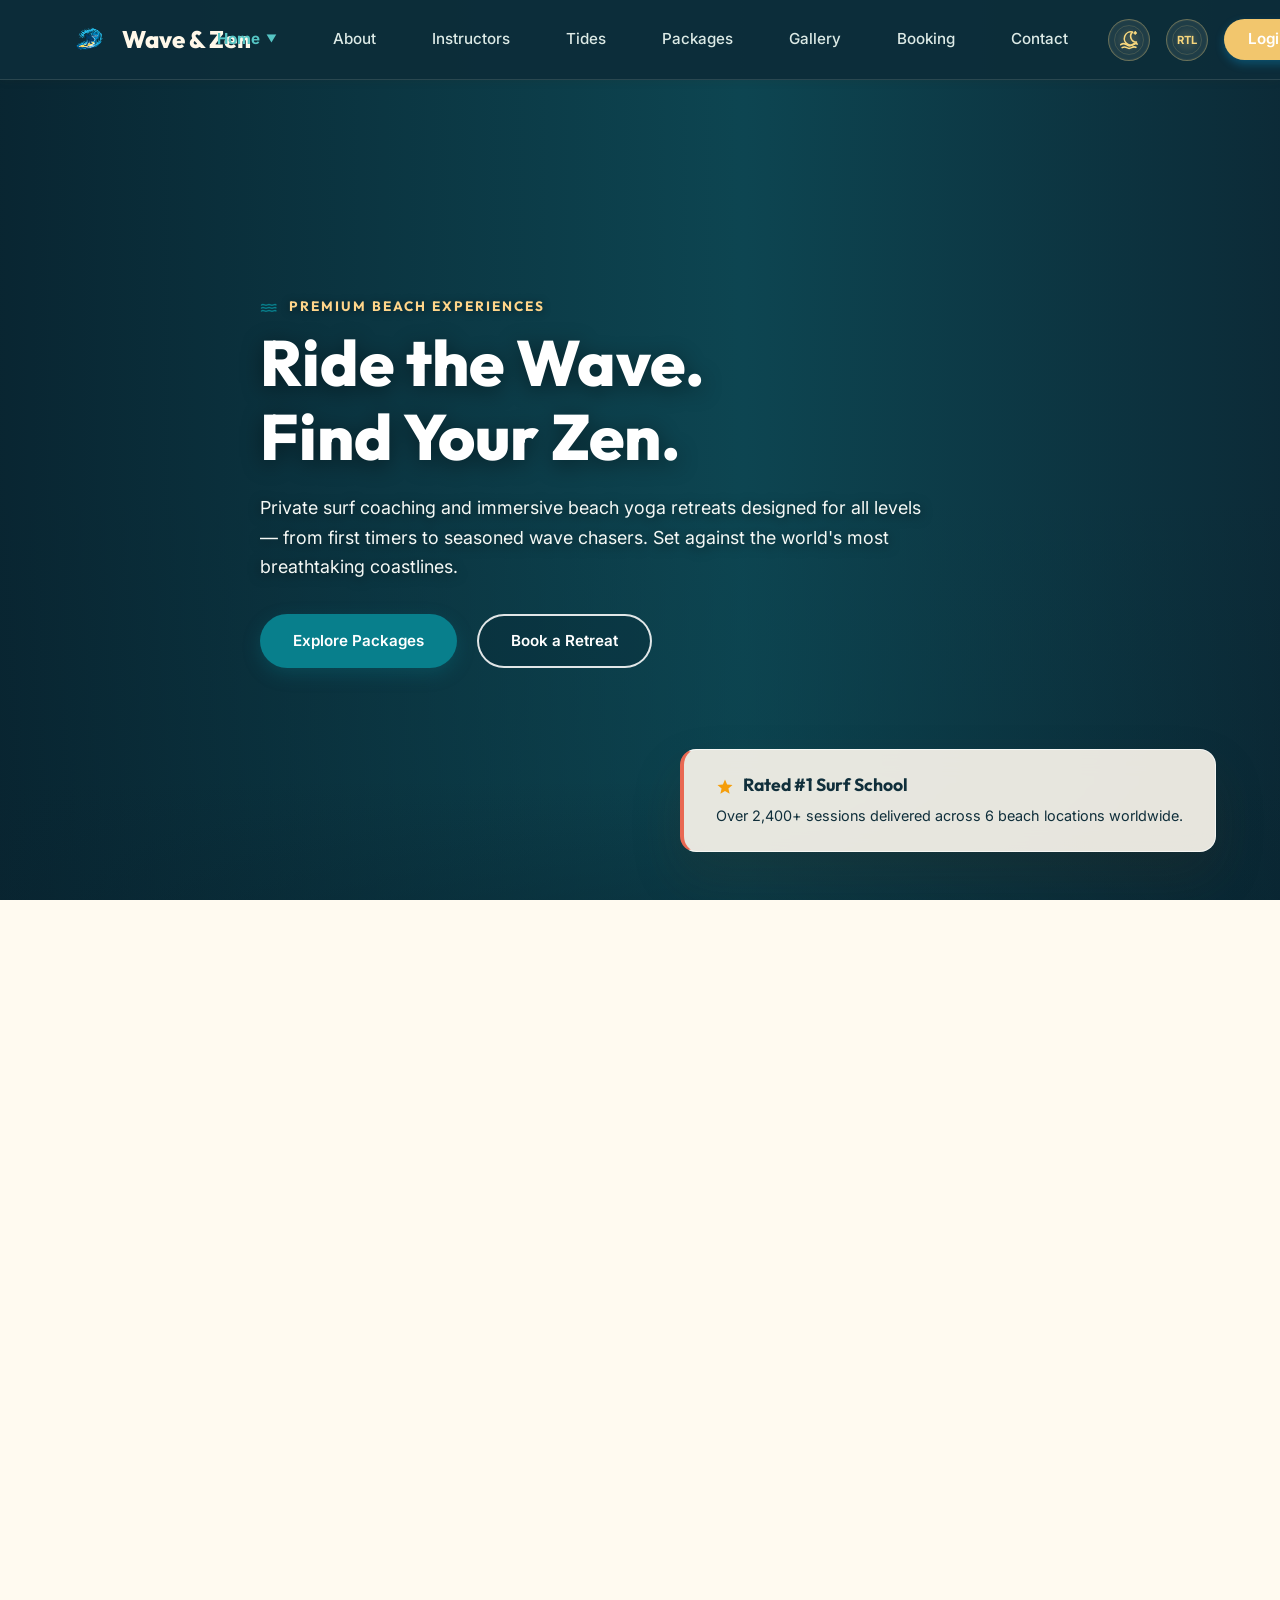
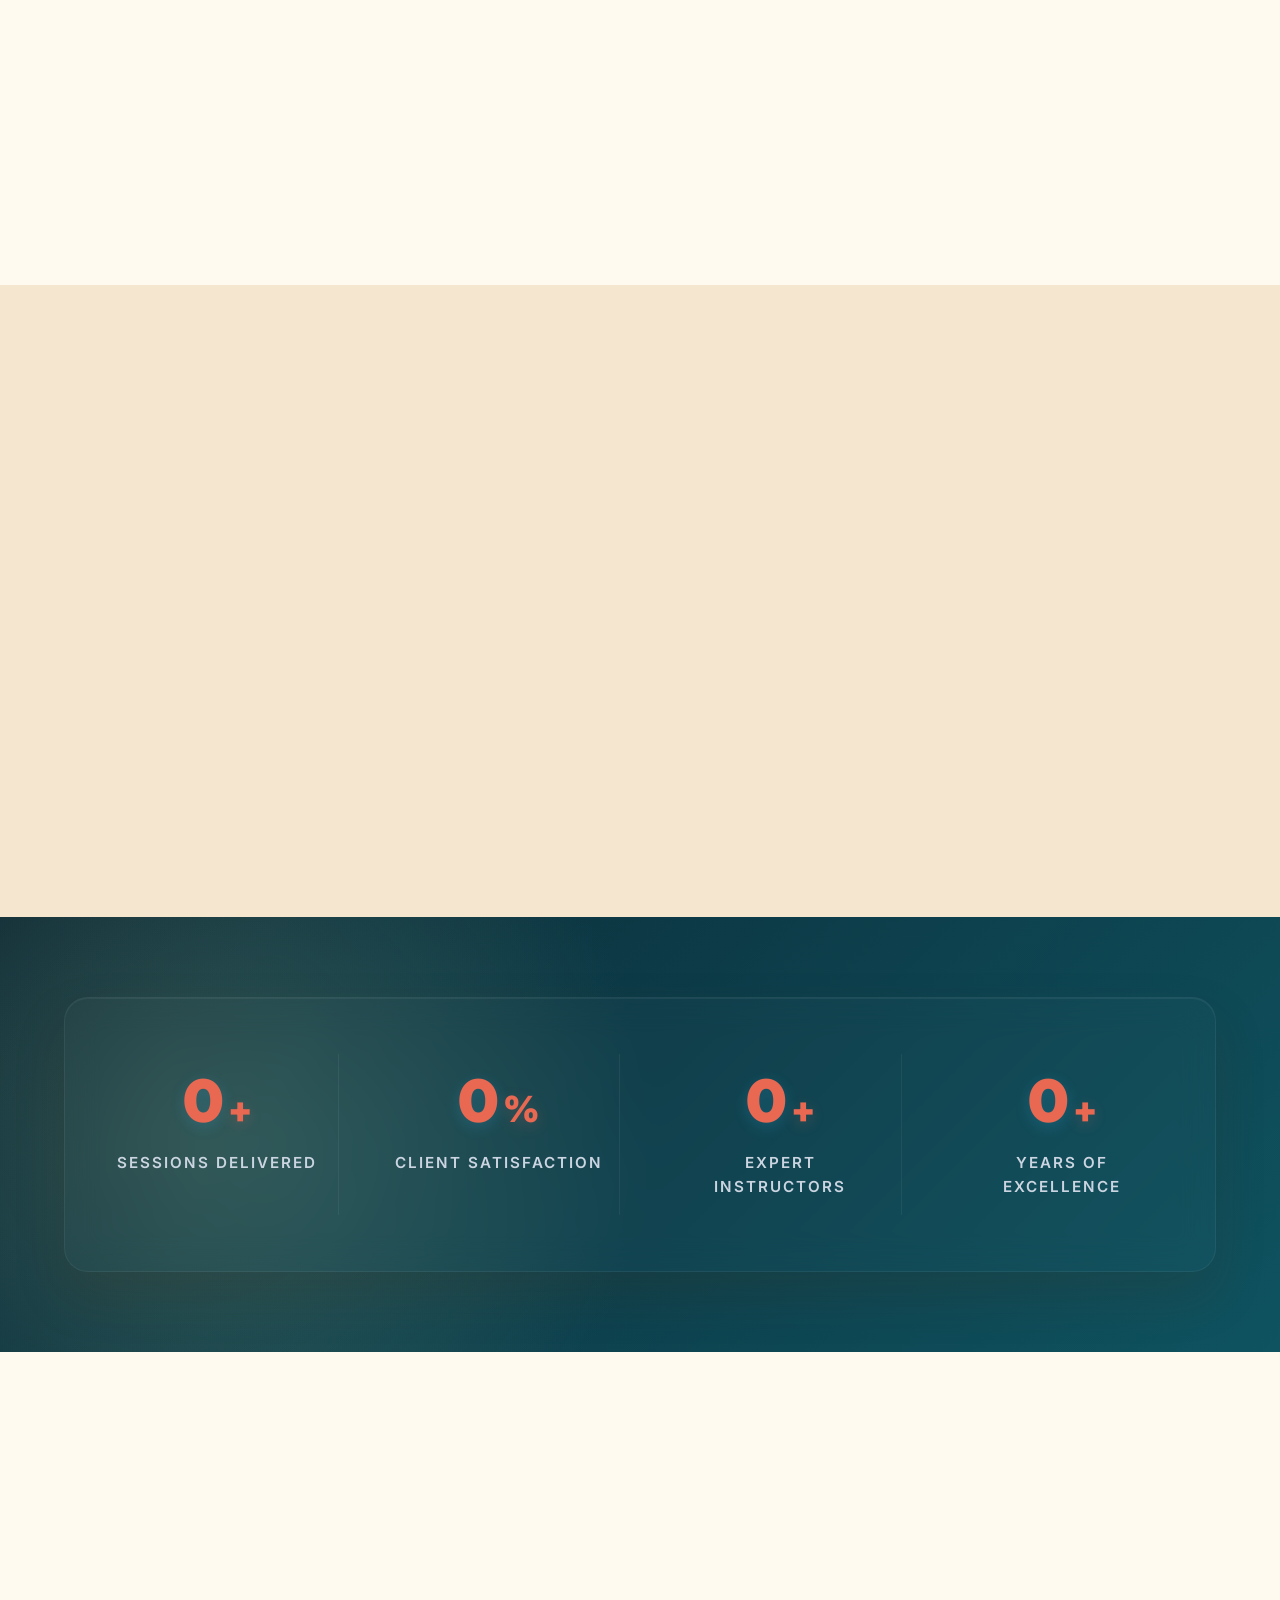
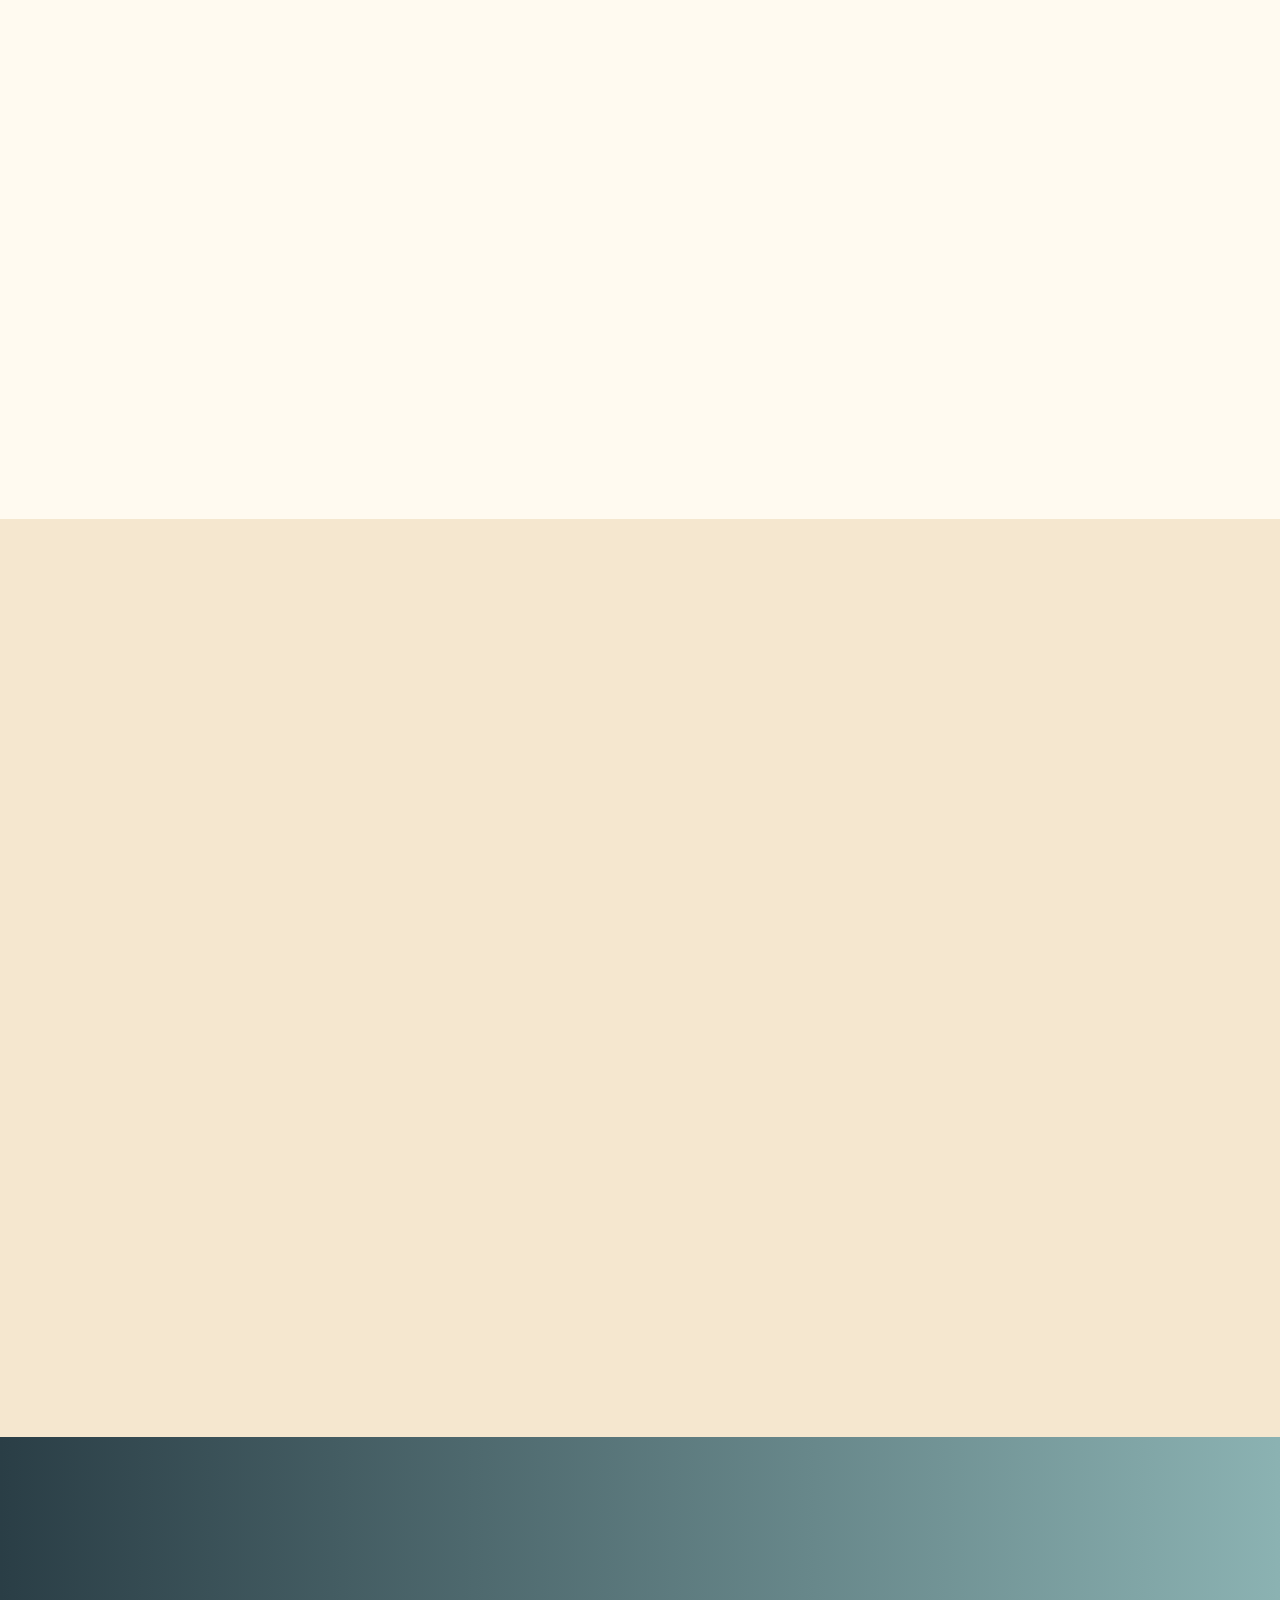
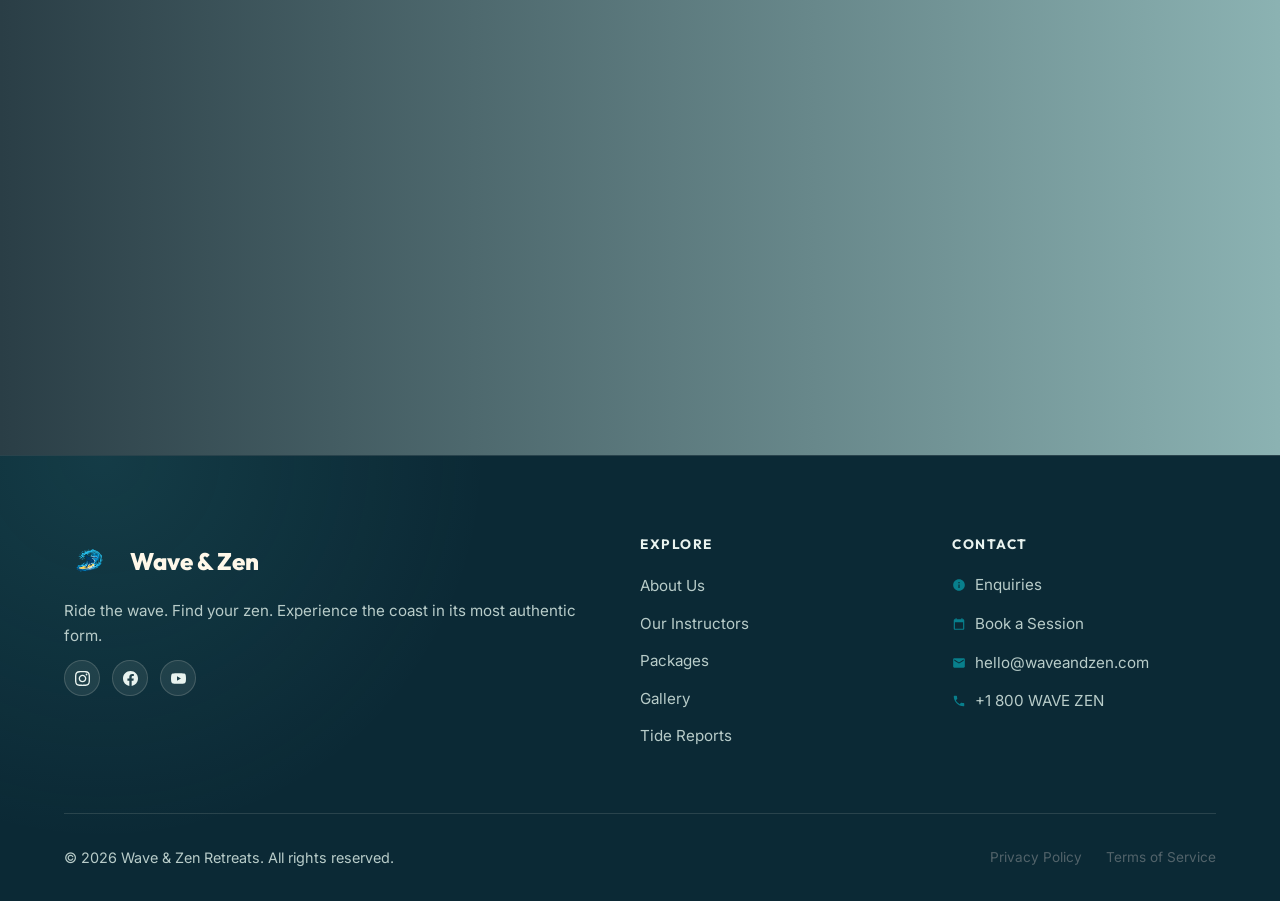
==== commit 22e910b9: "bug fixed" ====
--- a/index.html
+++ b/index.html
@@ -167,6 +167,7 @@
       </div>
       <div class="stat-item">
         <span class="stat-number" data-target="12" id="stat-instructors">0</span>
+        <span class="stat-suffix">+</span>
         <span class="stat-label">Expert Instructors</span>
       </div>
       <div class="stat-item">
@@ -224,7 +225,59 @@
   </div>
 </section>
 
-<!-- ═══════════════ SECTION 6: CTA BANNER ═══════════════ -->
+<!-- ═══════════════ SECTION 6: RETREAT LOCATIONS ═══════════════ -->
+<section id="home-locations" style="background-color: var(--bg-secondary); padding: 6rem 2rem;">
+  <div class="container">
+    <div class="section-header">
+      <span class="section-tag">Sanctuary Locations</span>
+      <h2 class="section-title">Our Beachfront Destinations</h2>
+      <p class="section-desc">Experience our signature surf and yoga programs set on the world's most pristine coastlines.</p>
+    </div>
+    <div class="destinations-accordion">
+      <!-- Location 1 -->
+      <div class="destination-panel">
+        <img class="destination-panel-bg" src="assets/images/gallery/grid_4_home1.jpg" alt="Uluwatu, Bali" loading="lazy" />
+        <div class="destination-panel-overlay"></div>
+        <div class="destination-panel-content">
+          <span class="destination-panel-tag">Bali, Indonesia</span>
+          <h3 class="destination-panel-title">Uluwatu Cliff Sanctuary</h3>
+          <p class="destination-panel-desc">Perched above crystal-clear breaks, our Bali shala features stunning sunset yoga classes and access to world-famous reef breaks for intermediate and advanced surfers.</p>
+          <div class="destination-panel-btn-wrap">
+            <a href="booking.html" class="btn btn-outline" style="width:100%;text-align:center;" id="loc-bali-btn">View Availability</a>
+          </div>
+        </div>
+      </div>
+      <!-- Location 2 -->
+      <div class="destination-panel">
+        <img class="destination-panel-bg" src="assets/images/gallery/grid2_home1.jpg" alt="Tamarindo, Costa Rica" loading="lazy" />
+        <div class="destination-panel-overlay"></div>
+        <div class="destination-panel-content">
+          <span class="destination-panel-tag">Costa Rica</span>
+          <h3 class="destination-panel-title">Tamarindo Surf & Flow</h3>
+          <p class="destination-panel-desc">Surrounded by tropical jungle, our Costa Rica location offers gentle, consistent waves perfect for beginners, paired with beachside treehouse yoga decks.</p>
+          <div class="destination-panel-btn-wrap">
+            <a href="booking.html" class="btn btn-outline" style="width:100%;text-align:center;" id="loc-costarica-btn">View Availability</a>
+          </div>
+        </div>
+      </div>
+      <!-- Location 3 -->
+      <div class="destination-panel">
+        <img class="destination-panel-bg" src="assets/images/gallery/grid3_home1.jpg" alt="Zuma Beach, Malibu" loading="lazy" />
+        <div class="destination-panel-overlay"></div>
+        <div class="destination-panel-content">
+          <span class="destination-panel-tag">California, USA</span>
+          <h3 class="destination-panel-title">Malibu Coast Pavilion</h3>
+          <p class="destination-panel-desc">Our premier Pacific coast retreat features custom private lessons on the golden sands of Malibu, coupled with sunrise mindfulness flows looking out at the marine sanctuary.</p>
+          <div class="destination-panel-btn-wrap">
+            <a href="booking.html" class="btn btn-outline" style="width:100%;text-align:center;" id="loc-california-btn">View Availability</a>
+          </div>
+        </div>
+      </div>
+    </div>
+  </div>
+</section>
+
+<!-- ═══════════════ SECTION 7: CTA BANNER ═══════════════ -->
 <section class="cta-banner" id="home-cta" style="background-image:url('assets/images/cta/home_cta.png');" aria-label="Call to action">
   <div class="cta-banner-overlay"></div>
   <div class="cta-banner-content">
--- a/css/main.css
+++ b/css/main.css
@@ -467,7 +467,7 @@
 .beach-icon-badge svg {
   width: 26px;
   height: 26px;
-  fill: currentColor;
+  fill: #f59e55;
 }
 
 .beach-icon-badge::before {
--- a/css/pages.css
+++ b/css/pages.css
@@ -196,7 +196,7 @@
 
 .hero-ctas {
   display: flex;
-  justify-content: center;
+  justify-content: flex-start;
   gap: 1.5rem;
 }
 
@@ -939,7 +939,7 @@
 
 .footer-grid {
   display: grid;
-  grid-template-columns: 2fr 1fr 1fr 1.5fr;
+  grid-template-columns: 2fr 1fr 1fr;
   gap: 3rem;
   margin-bottom: 4rem;
 }
@@ -947,11 +947,12 @@
 .footer-brand {
   display: flex;
   flex-direction: column;
-  gap: 1.5rem;
+  gap: 0.75rem;
 }
 
 .footer-brand .logo-text {
   color: #ffffff;
+  margin-bottom: 0 !important;
 }
 
 .footer-brand p {
@@ -1329,6 +1330,10 @@
 }
 
 /* Instructor card hover */
+.instructor-card img {
+  transition: transform 0.6s cubic-bezier(0.16, 1, 0.3, 1);
+}
+
 .instructor-card:hover {
   transform: translateY(-5px);
   box-shadow: var(--shadow-lg);
--- a/css/sections.css
+++ b/css/sections.css
@@ -573,7 +573,9 @@
 .cert-badges {
   display: grid;
   grid-template-columns: repeat(2, 1fr);
+  grid-auto-rows: 1fr;
   gap: 1rem;
+  align-items: stretch;
 }
 
 .cert-badge {
@@ -582,6 +584,11 @@
   border-radius: var(--border-radius-input);
   padding: 1.25rem;
   text-align: center;
+  height: 100%;
+  display: flex;
+  flex-direction: column;
+  align-items: center;
+  justify-content: center;
   transition: border-color var(--transition-speed), transform var(--transition-speed);
 }
 
@@ -591,20 +598,37 @@
 }
 
 .cert-badge-icon {
+  width: 100%;
+  height: 72px;
+  margin: 0 0 1rem;
+  display: flex;
+  align-items: center;
+  justify-content: center;
   font-size: 2rem;
-  margin-bottom: 0.5rem;
+  line-height: 1;
+  flex-shrink: 0;
+}
+
+.cert-badge-icon .surfboard-badge,
+.cert-badge-icon .organic-badge,
+.cert-badge-icon .beach-icon-badge {
+  margin: 0 !important;
 }
 
 .cert-badge h5 {
   font-size: 0.85rem;
   font-weight: 700;
   color: var(--text-primary);
-  margin-bottom: 0.25rem;
+  margin: 0 0 0.5rem;
+  min-height: 1.4em;
 }
 
 .cert-badge p {
   font-size: 0.75rem;
   color: var(--text-secondary);
+  line-height: 1.5;
+  margin: 0;
+  min-height: 3em;
 }
 
 .milestone-timeline {
@@ -2201,3 +2225,253 @@
   color: var(--text-secondary);
   font-size: 0.95rem;
 }
+
+/* ─────────────────────────────────────────────
+   DYNAMIC HOVER-EXPAND DESTINATIONS SECTION
+   ───────────────────────────────────────────── */
+.destinations-accordion {
+  display: flex;
+  gap: 1.5rem;
+  width: 100%;
+  min-height: 520px;
+  align-items: stretch;
+}
+
+.destination-panel {
+  position: relative;
+  flex: 1;
+  border-radius: 24px;
+  overflow: hidden;
+  box-shadow: var(--shadow-md);
+  border: 1px solid var(--border-color);
+  transition: flex 0.6s cubic-bezier(0.16, 1, 0.3, 1), transform 0.4s cubic-bezier(0.16, 1, 0.3, 1), border-color 0.4s ease;
+  cursor: pointer;
+  background-color: #0b2935;
+  display: flex;
+  flex-direction: column;
+  justify-content: flex-end;
+}
+
+.destination-panel:hover,
+.destination-panel.is-active {
+  flex: 2.2;
+  border-color: var(--accent-color);
+}
+
+.destination-panel-bg {
+  position: absolute;
+  inset: 0;
+  width: 100%;
+  height: 100%;
+  object-fit: cover;
+  z-index: 1;
+  transition: transform 0.8s cubic-bezier(0.16, 1, 0.3, 1);
+  pointer-events: none;
+}
+
+.destination-panel:hover .destination-panel-bg,
+.destination-panel.is-active .destination-panel-bg {
+  transform: scale(1.06);
+}
+
+.destination-panel-overlay {
+  position: absolute;
+  inset: 0;
+  background: linear-gradient(to top, rgba(10, 15, 29, 0.95) 0%, rgba(10, 15, 29, 0.4) 60%, rgba(10, 15, 29, 0.1) 100%);
+  z-index: 2;
+  transition: background 0.4s ease;
+}
+
+.destination-panel:hover .destination-panel-overlay,
+.destination-panel.is-active .destination-panel-overlay {
+  background: linear-gradient(to top, rgba(10, 15, 29, 0.98) 0%, rgba(10, 15, 29, 0.5) 50%, rgba(10, 15, 29, 0.05) 100%);
+}
+
+.destination-panel-content {
+  position: relative;
+  z-index: 3;
+  padding: 2rem;
+  color: #ffffff;
+  display: flex;
+  flex-direction: column;
+  justify-content: flex-end;
+  height: 100%;
+  width: 100%;
+  box-sizing: border-box;
+}
+
+.destination-panel-tag {
+  font-size: 0.72rem;
+  font-weight: 800;
+  text-transform: uppercase;
+  letter-spacing: 2px;
+  color: var(--coral-color);
+  margin-bottom: 0.5rem;
+}
+
+.destination-panel-title {
+  font-family: var(--font-display);
+  font-size: 1.45rem;
+  font-weight: 800;
+  margin: 0 0 0.5rem 0;
+  color: #ffffff !important;
+  text-shadow: 0 2px 6px rgba(0, 0, 0, 0.5);
+  white-space: nowrap;
+}
+
+.destination-panel-desc {
+  font-size: 0.92rem;
+  line-height: 1.6;
+  color: rgba(255, 255, 255, 0.88);
+  margin: 0;
+  max-height: 0;
+  opacity: 0;
+  overflow: hidden;
+  transition: max-height 0.5s cubic-bezier(0.16, 1, 0.3, 1), opacity 0.4s ease, margin-bottom 0.4s ease;
+}
+
+.destination-panel:hover .destination-panel-desc,
+.destination-panel.is-active .destination-panel-desc {
+  max-height: 100px;
+  opacity: 1;
+  margin-bottom: 1.5rem;
+}
+
+.destination-panel-btn-wrap {
+  opacity: 0;
+  transform: translateY(10px);
+  transition: opacity 0.4s ease, transform 0.4s cubic-bezier(0.16, 1, 0.3, 1);
+  display: flex;
+}
+
+.destination-panel:hover .destination-panel-btn-wrap,
+.destination-panel.is-active .destination-panel-btn-wrap {
+  opacity: 1;
+  transform: translateY(0);
+  transition-delay: 0.1s;
+}
+
+/* Adapt outlines for dark background overlays */
+.destination-panel .btn-outline {
+  border: 1.5px solid rgba(255, 255, 255, 0.6);
+  color: #ffffff;
+  background: transparent;
+}
+
+.destination-panel .btn-outline:hover {
+  background: rgba(255, 255, 255, 0.15);
+  border-color: #ffffff;
+  color: #ffffff;
+}
+
+/* ─── Responsive Adjustments ─── */
+@media screen and (min-width: 769px) and (max-width: 1024px) {
+  .destination-panel-desc {
+    display: -webkit-box;
+    max-height: calc(1.6em * 3) !important;
+    -webkit-box-orient: vertical;
+    -webkit-line-clamp: 3;
+    line-clamp: 3;
+    overflow: hidden;
+  }
+}
+
+@media screen and (max-width: 768px) {
+  .destinations-accordion {
+    flex-direction: column;
+    min-height: auto;
+    gap: 1.5rem;
+  }
+
+  .destination-panel {
+    flex: none !important;
+    height: auto;
+    min-height: 220px;
+    transition: min-height 0.55s cubic-bezier(0.16, 1, 0.3, 1), border-color 0.4s ease;
+  }
+
+  .destination-panel.is-active {
+    min-height: 340px;
+  }
+
+  .destination-panel-bg {
+    transform: scale(1);
+  }
+
+  .destination-panel.is-active .destination-panel-bg {
+    transform: scale(1.06);
+  }
+
+  .destination-panel-desc {
+    max-height: 0 !important;
+    min-height: 0;
+    opacity: 0 !important;
+    margin-bottom: 0 !important;
+    overflow: hidden;
+  }
+
+  .destination-panel.is-active .destination-panel-desc {
+    max-height: 12em !important;
+    min-height: calc(1.6em * 4);
+    opacity: 1 !important;
+    margin-bottom: 1.25rem !important;
+  }
+
+  .destination-panel-btn-wrap {
+    max-height: 0;
+    opacity: 0 !important;
+    overflow: hidden;
+    transform: translateY(10px) !important;
+  }
+
+  .destination-panel.is-active .destination-panel-btn-wrap {
+    max-height: 60px;
+    opacity: 1 !important;
+    transform: translateY(0) !important;
+  }
+  
+  .destination-panel-content {
+    padding: 1.5rem;
+  }
+
+  .destination-panel-title {
+    font-size: 1.25rem;
+    white-space: normal;
+  }
+}
+
+@media screen and (max-width: 480px) {
+  #home-locations {
+    padding-inline: 1rem !important;
+  }
+
+  .destination-panel {
+    height: auto;
+    min-height: 210px;
+  }
+
+  .destination-panel.is-active {
+    min-height: 370px;
+  }
+
+  .destination-panel-content {
+    padding: 1.25rem;
+  }
+
+  .destination-panel-title {
+    font-size: 1.15rem;
+  }
+
+  .destination-panel-desc {
+    font-size: 0.85rem;
+    line-height: 1.5;
+    display: block;
+    -webkit-line-clamp: unset;
+    line-clamp: unset;
+  }
+
+  .destination-panel.is-active .destination-panel-desc {
+    min-height: calc(1.5em * 5);
+    margin-bottom: 1rem !important;
+  }
+}
--- a/css/responsive.css
+++ b/css/responsive.css
@@ -1926,3 +1926,46 @@
     display: block;
   }
 }
+
+/* Instructor team cards: mobile view badges wrap prevention */
+@media screen and (max-width: 768px) {
+  #instructors-team .team-card-body {
+    padding: 1.25rem !important;
+    display: flex !important;
+    flex-direction: column !important;
+    height: auto !important;
+  }
+  #instructors-team .team-card-body h3 {
+    height: auto !important;
+    margin-bottom: 0.25rem !important;
+    white-space: normal !important;
+  }
+  #instructors-team .team-card-role {
+    height: auto !important;
+    min-height: auto !important;
+    margin-bottom: 0.75rem !important;
+  }
+  #instructors-team .team-card-description {
+    height: auto !important;
+    min-height: auto !important;
+    margin-bottom: 1rem !important;
+  }
+  #instructors-team .team-card-badges {
+    height: auto !important;
+    min-height: auto !important;
+    flex-wrap: nowrap !important;
+    margin: 0 !important;
+  }
+  #instructors-team .team-card-badges .surf-window-badge {
+    padding: 0.25rem 0.6rem !important;
+    font-size: 0.72rem !important;
+    white-space: nowrap !important;
+  }
+}
+
+@media screen and (max-width: 480px) {
+  #instructors-team .team-card-badges .surf-window-badge {
+    padding: 0.2rem 0.45rem !important;
+    font-size: 0.68rem !important;
+  }
+}
--- a/css/theme.css
+++ b/css/theme.css
@@ -1595,6 +1595,9 @@
 }
 
 #packages-grid .section-tag {
+  display: inline-block;
+  padding: 0.25rem 0.75rem;
+  border-radius: 20px;
   color: #8a5a12;
   background: rgba(197, 138, 43, 0.14);
 }
@@ -1695,7 +1698,8 @@
   box-shadow: 0 18px 38px rgba(65, 45, 20, 0.16);
 }
 
-.packages-card-grid .package-card[hidden] {
+.packages-card-grid .package-card[hidden],
+.packages-card-grid .package-card.is-filtered-out {
   display: none !important;
 }
 
@@ -1913,22 +1917,159 @@
     flex-basis: 100%;
     width: 100%;
     max-width: 440px;
-    height: 640px;
-    min-height: 640px !important;
-    grid-template-rows: 205px 1fr;
+    height: auto;
+    min-height: auto !important;
+    display: flex !important;
+    flex-direction: column !important;
   }
 
   .packages-card-grid .package-card.bg-mode .card-bg-image {
     height: 205px !important;
+    position: relative !important;
+    width: 100% !important;
+    flex-shrink: 0 !important;
   }
 
   .packages-card-grid .package-card.bg-mode .card-body {
-    grid-template-rows: 22px 3.2rem 1fr auto;
-    padding: 1.2rem;
+    display: flex !important;
+    flex-direction: column !important;
+    flex-grow: 1 !important;
+    padding: 1.25rem !important;
   }
 
   .packages-card-grid .package-card.bg-mode .card-title {
-    height: 3.2rem;
+    height: auto !important;
+    display: block !important;
+    overflow: visible !important;
+    margin-bottom: 0.5rem !important;
+  }
+
+  .packages-card-grid .package-card.bg-mode .card-text {
+    height: auto !important;
+    display: block !important;
+    overflow: visible !important;
+    margin-bottom: 1rem !important;
+    -webkit-line-clamp: unset !important;
+  }
+
+  .packages-card-grid .package-card.bg-mode .card-footer {
+    margin-top: auto !important;
+    display: flex !important;
+    flex-direction: row !important;
+    justify-content: space-between !important;
+    align-items: center !important;
+    flex-shrink: 0 !important;
+    gap: 1rem !important;
+    padding-top: 1rem !important;
+    width: 100% !important;
+    max-height: none !important;
+    overflow: visible !important;
+    opacity: 1 !important;
+    visibility: visible !important;
+    border-top: 1px solid var(--border-color) !important;
+  }
+
+  .packages-card-grid .package-card.bg-mode .package-price {
+    min-height: auto !important;
+    display: flex !important;
+    flex-direction: column !important;
+  }
+
+  .packages-card-grid .package-card.bg-mode .btn-primary {
+    display: inline-flex !important;
+    align-items: center !important;
+    justify-content: center !important;
+    flex-shrink: 0 !important;
+    width: auto !important;
+    min-width: 125px !important;
+    min-height: 40px !important;
+    margin: 0 !important;
+    padding: 0.5rem 1rem !important;
+    overflow: visible !important;
+    opacity: 1 !important;
+    visibility: visible !important;
+  }
+}
+
+@media (max-width: 480px) {
+  #packages-grid {
+    overflow-x: clip;
+  }
+
+  #packages-grid .package-filter-tabs {
+    display: grid !important;
+    grid-template-columns: repeat(2, minmax(0, 1fr)) !important;
+    width: 100% !important;
+    max-width: 100% !important;
+    margin: 0 auto 2rem !important;
+    padding: 0.4rem !important;
+    gap: 0.4rem !important;
+    border-radius: 16px !important;
+  }
+
+  #packages-grid .package-filter-tabs .filter-btn {
+    display: inline-flex !important;
+    align-items: center !important;
+    justify-content: center !important;
+    width: 100% !important;
+    min-width: 0 !important;
+    min-height: 46px !important;
+    height: auto !important;
+    margin: 0 !important;
+    padding: 0.65rem 0.5rem !important;
+    line-height: 1.2 !important;
+    white-space: normal !important;
+    text-align: center !important;
+  }
+
+  #packages-grid .packages-card-grid .package-card.gallery-item.bg-mode {
+    aspect-ratio: auto !important;
+    height: auto !important;
+    min-height: 0 !important;
+  }
+
+  #packages-grid .packages-card-grid .package-card.bg-mode:not([hidden]):not(.is-filtered-out) {
+    display: flex !important;
+    flex: 0 1 100% !important;
+    width: 100% !important;
+    max-width: 440px !important;
+    opacity: 1;
+    visibility: visible;
+  }
+
+  #packages-grid .packages-card-grid .package-card.bg-mode[hidden],
+  #packages-grid .packages-card-grid .package-card.bg-mode.is-filtered-out {
+    display: none !important;
+  }
+
+  #packages-grid .packages-card-grid .package-card.bg-mode .card-body {
+    position: relative !important;
+    height: auto !important;
+    min-height: 0 !important;
+    flex: 1 1 auto !important;
+    overflow: visible !important;
+  }
+
+  #packages-grid .packages-card-grid .package-features {
+    display: grid !important;
+    height: auto !important;
+    overflow: visible !important;
+    visibility: visible !important;
+    opacity: 1 !important;
+  }
+
+  .packages-card-grid .package-card.bg-mode .card-footer {
+    flex-direction: column !important;
+    align-items: stretch !important;
+  }
+
+  .packages-card-grid .package-card.bg-mode .package-price {
+    width: 100% !important;
+  }
+
+  .packages-card-grid .package-card.bg-mode .btn-primary {
+    width: 100% !important;
+    min-height: 44px !important;
   }
 }
 
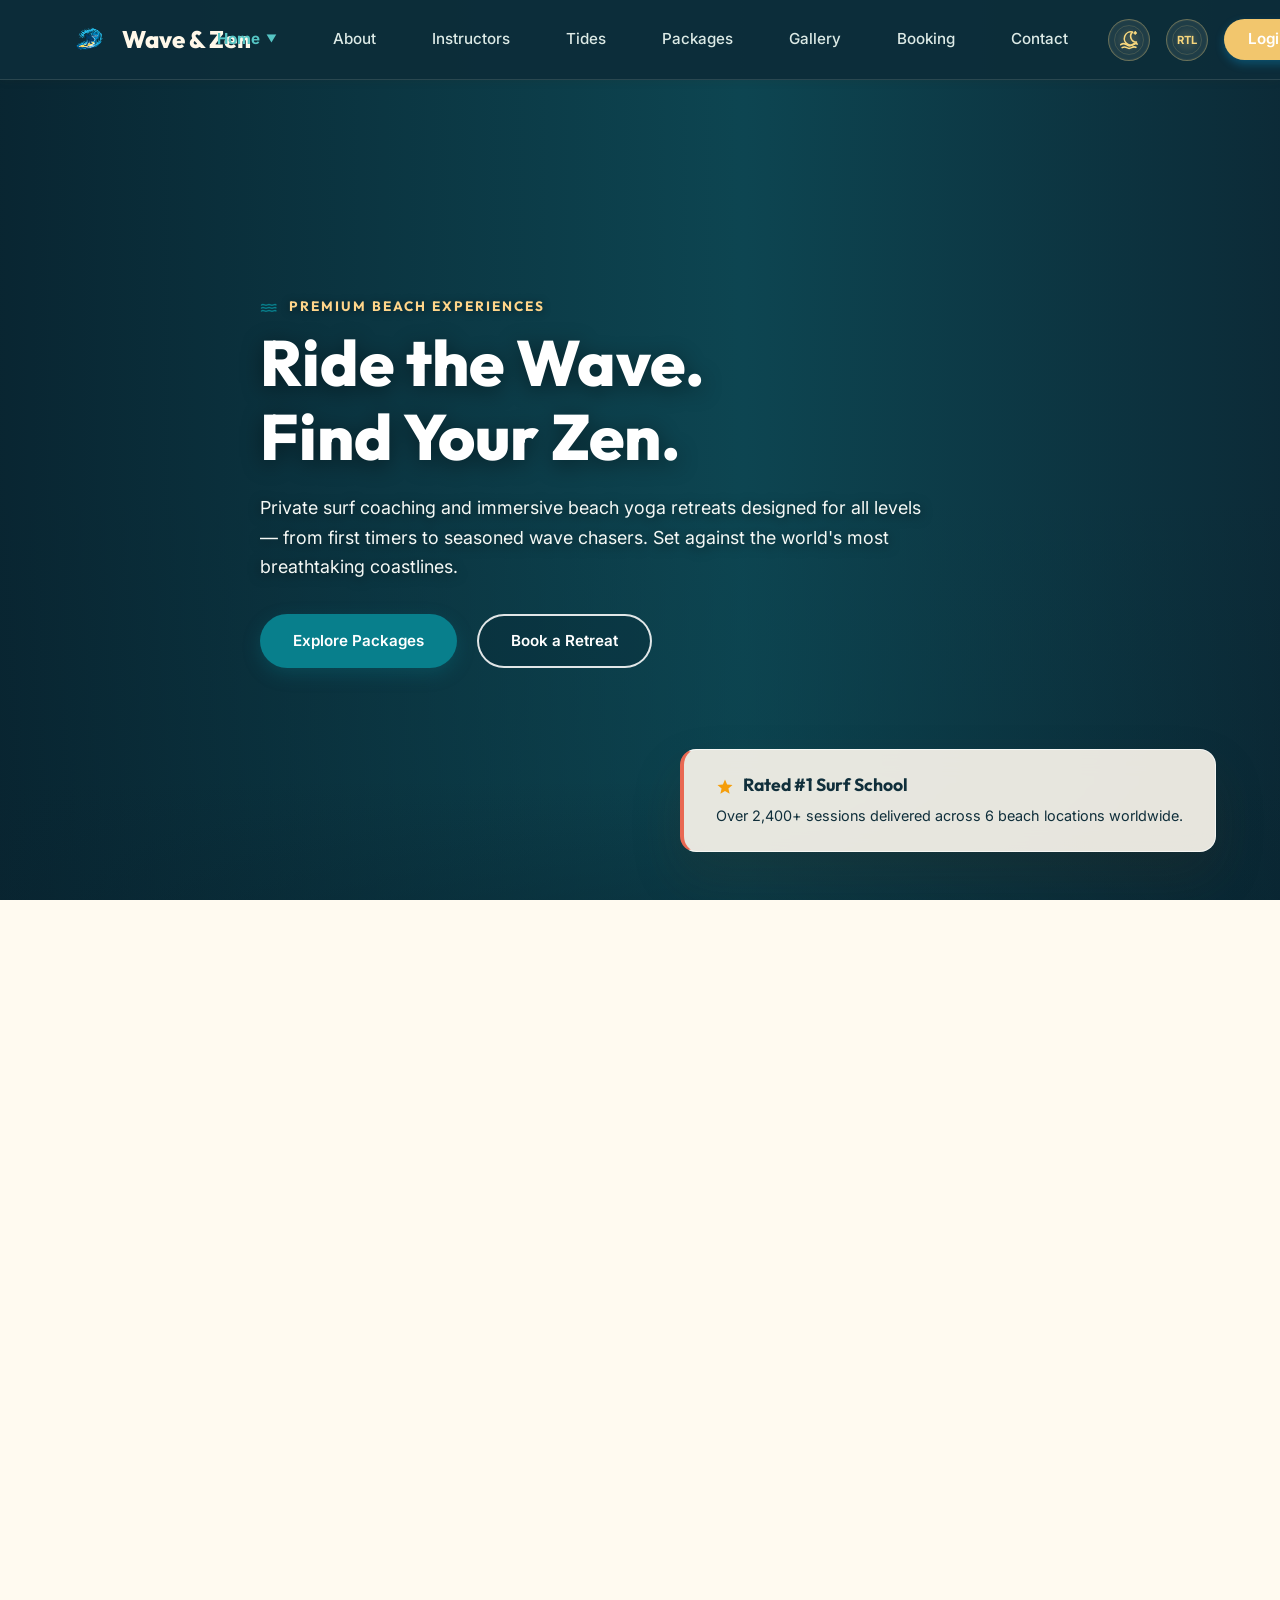
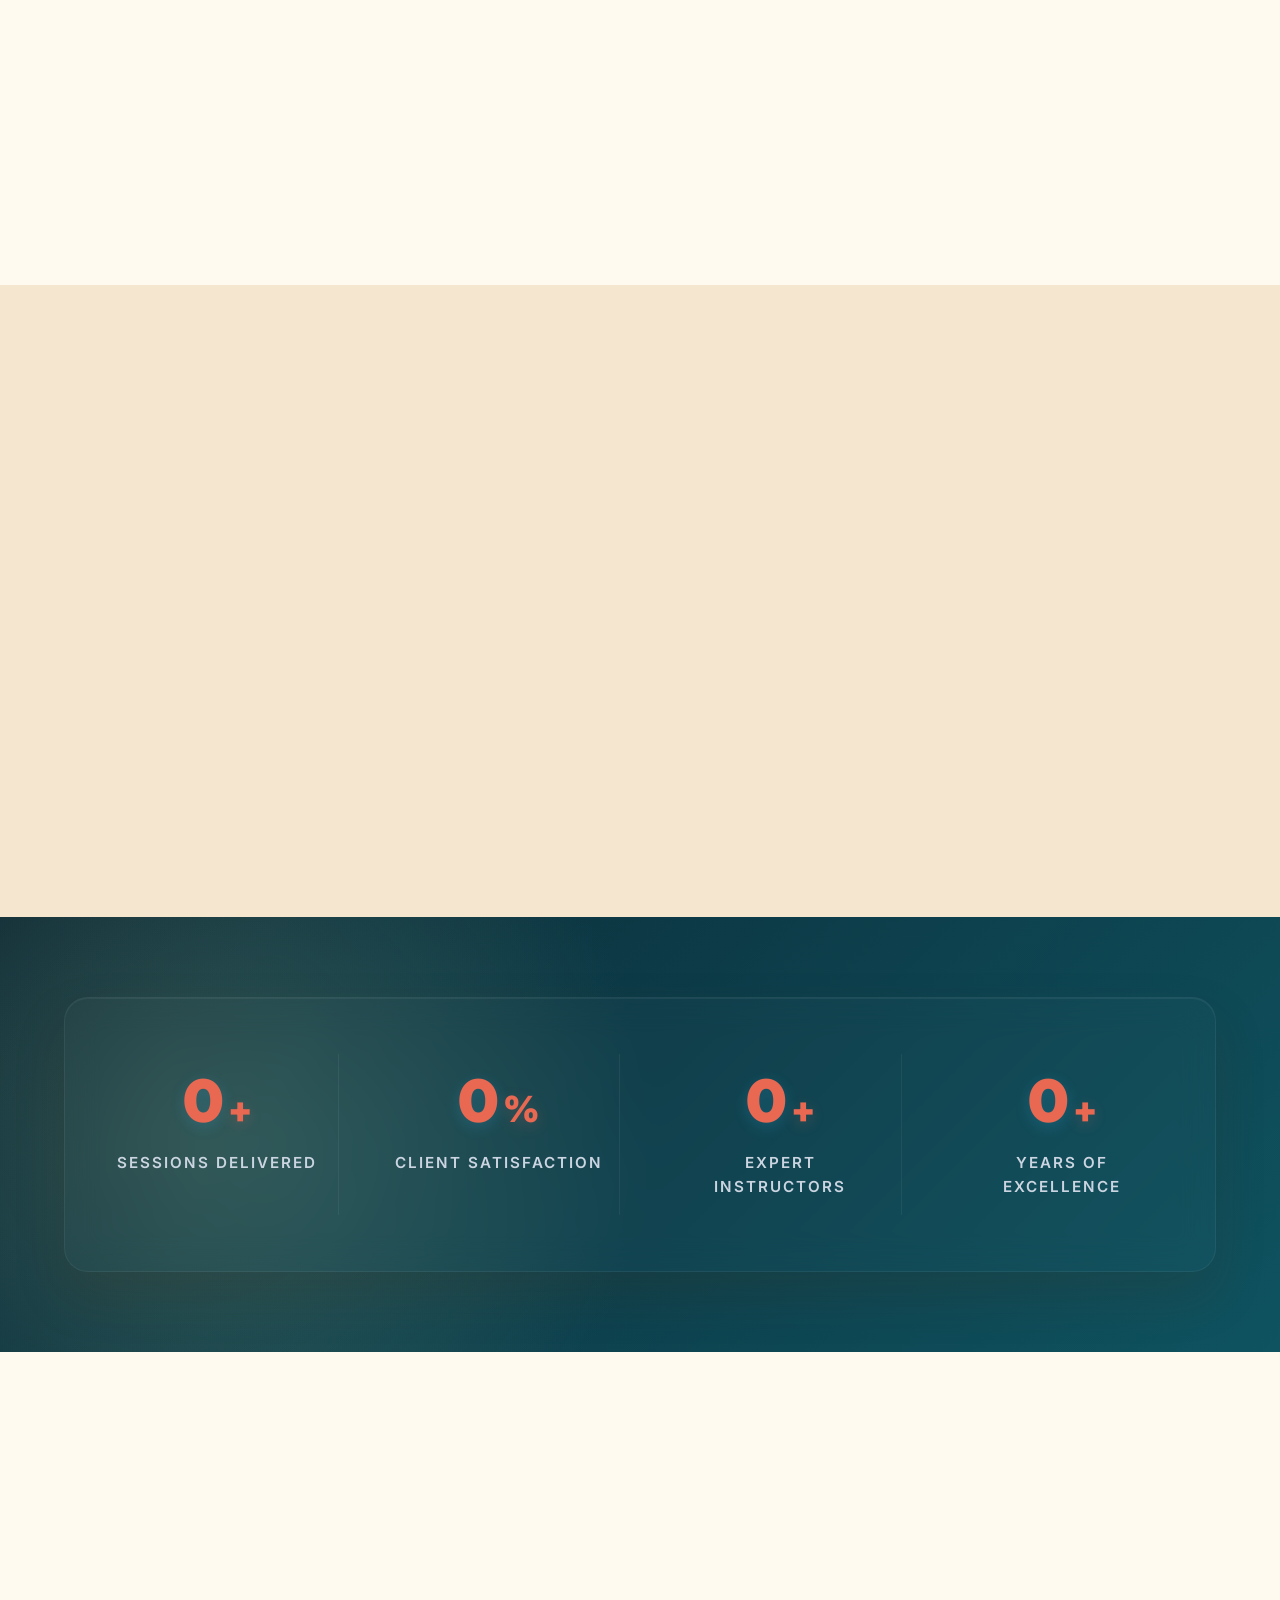
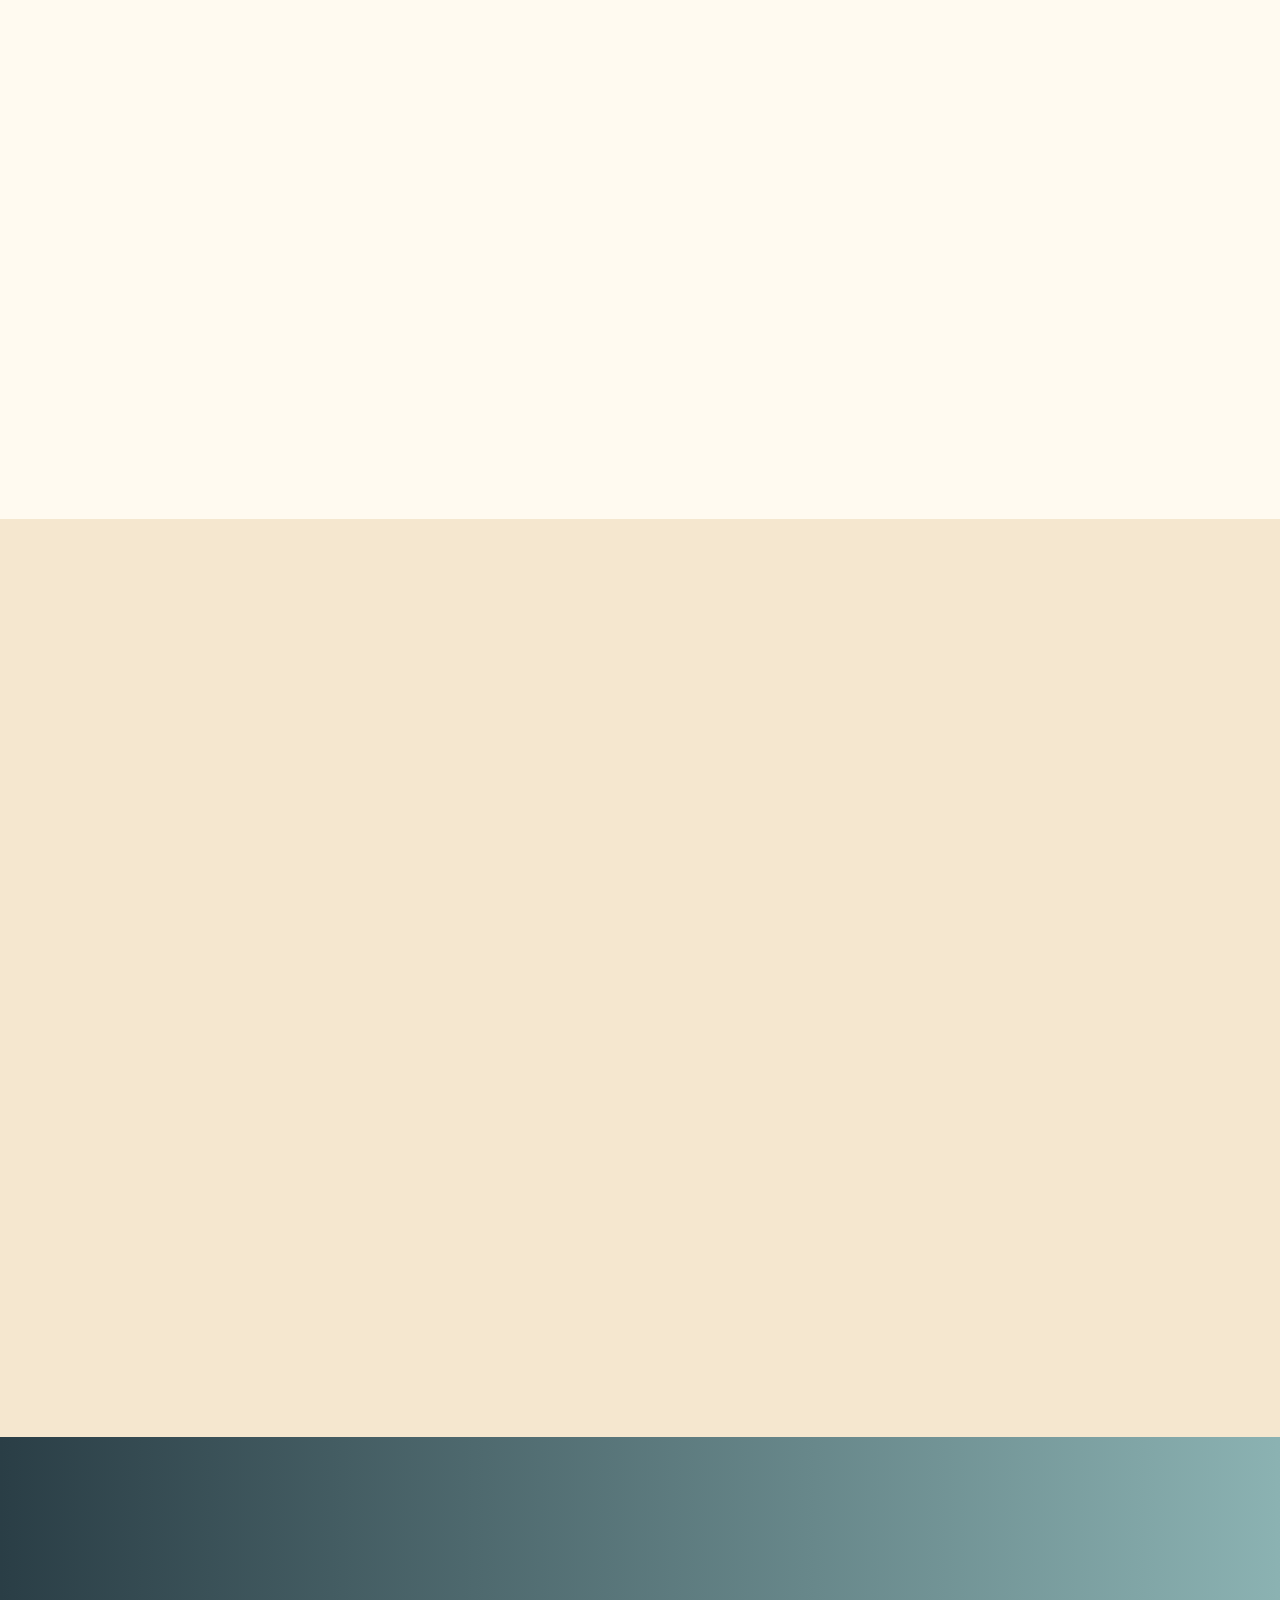
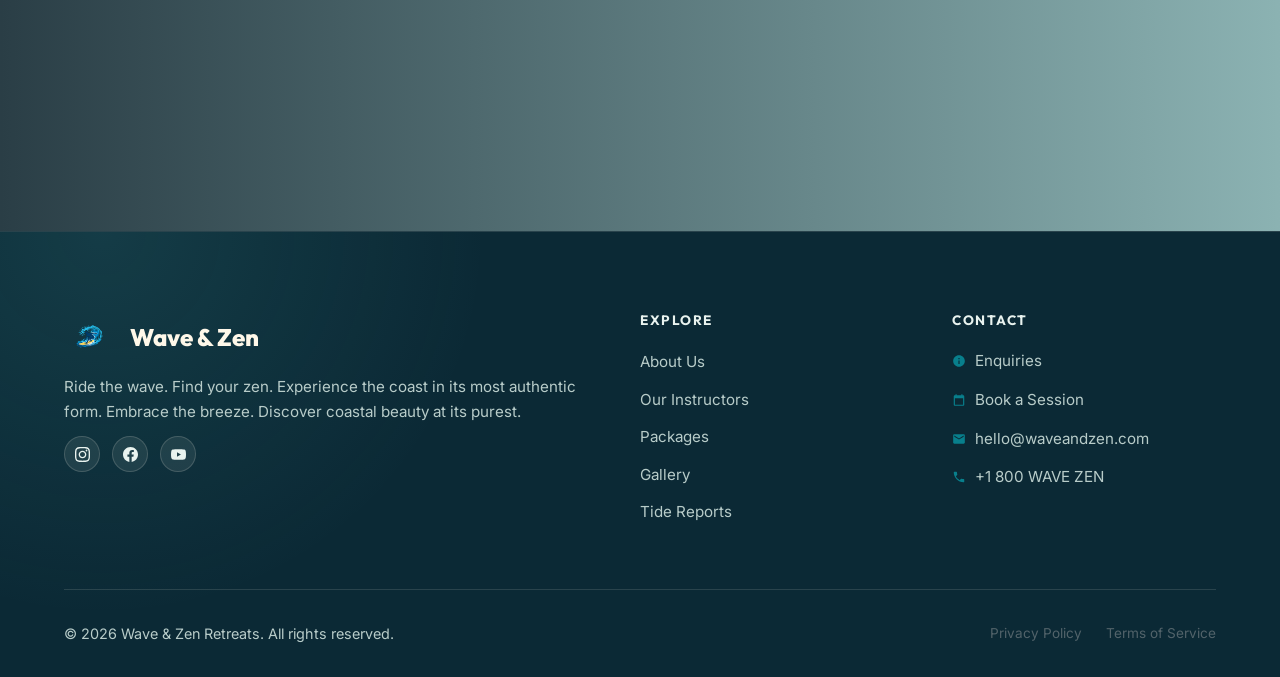
==== commit 19b2d973: "bug fixed" ====
--- a/index.html
+++ b/index.html
@@ -1,9 +1,11 @@
 <!DOCTYPE html>
 <html lang="en" dir="ltr" data-theme="light">
+
 <head>
   <meta charset="UTF-8" />
   <meta name="viewport" content="width=device-width, initial-scale=1.0" />
-  <meta name="description" content="Wave & Zen — Premium private surf coaching and beach yoga retreats on pristine coastlines. Book your session today." />
+  <meta name="description"
+    content="Wave & Zen — Premium private surf coaching and beach yoga retreats on pristine coastlines. Book your session today." />
   <title>Wave & Zen | Private Surf Lessons & Beach Yoga Retreats</title>
   <link rel="icon" type="image/png" href="assets/images/favicon.png" />
   <link rel="stylesheet" href="css/main.css" />
@@ -12,335 +14,386 @@
   <link rel="stylesheet" href="css/responsive.css" />
   <link rel="stylesheet" href="css/theme.css" />
 </head>
+
 <body>
 
-<!-- ═══════════════ HEADER ═══════════════ -->
-<header class="header" id="main-header">
-  <div class="logo-container" onclick="window.location.href='index.html'" role="link" aria-label="Wave and Zen Home">
-    <div class="logo-text">
-      <img class="logo-icon" src="assets/images/logo.png" alt="Wave & Zen Logo" style="width:32px;height:32px;object-fit:contain;" />
-      Wave &amp; Zen
-    </div>
-  </div>
-  <div class="hamburger" id="hamburger-menu" aria-label="Toggle menu" role="button" tabindex="0">
-    <span></span><span></span><span></span>
-  </div>
-  <nav class="nav-menu" id="nav-menu" aria-label="Main navigation">
-    <div class="nav-dropdown" id="home-dropdown">
-      <a href="#" class="nav-link dropdown-toggle active" id="nav-home">Home <span class="arrow">▼</span></a>
-      <div class="dropdown-menu-list">
-        <a href="index.html" class="dropdown-item active" id="nav-home1">Home 1</a>
-        <a href="home2.html" class="dropdown-item" id="nav-home2">Home 2</a>
-      </div>
-    </div>
-    <a href="about.html" class="nav-link" id="nav-about">About</a>
-    <a href="instructors.html" class="nav-link" id="nav-instructors">Instructors</a>
-    <a href="tides.html" class="nav-link" id="nav-tides">Tides</a>
-    <a href="packages.html" class="nav-link" id="nav-packages">Packages</a>
-    <a href="gallery.html" class="nav-link" id="nav-gallery">Gallery</a>
-    <a href="booking.html" class="nav-link" id="nav-booking">Booking</a>
-    <a href="contact.html" class="nav-link" id="nav-contact">Contact</a>
-    <div class="nav-actions">
-      <button class="action-btn theme-toggle-btn" id="theme-toggle" aria-label="Switch to dark theme" title="Dark theme">
-        <svg viewBox="0 0 24 24" class="theme-toggle-icon" aria-hidden="true">
-          <path d="M15.8 3.35a7.2 7.2 0 1 0 4.35 10.95 6.35 6.35 0 0 1-4.35-10.95Z"></path>
-          <path d="m18.8 3.1.35.85.85.35-.85.35-.35.85-.35-.85-.85-.35.85-.35.35-.85Z"></path>
-          <path d="M3 17.15c2.1-1.65 4.2-1.65 6.3 0s4.2 1.65 6.3 0 4.2-1.65 5.4-.7"></path>
-          <path d="M4.5 20.35c1.7-1 3.4-1 5.1 0s3.4 1 5.1 0 3.4-1 4.8-.35"></path>
-        </svg>
-      </button>
-      <button class="action-btn dir-toggle-btn" id="dir-toggle" aria-label="Toggle text direction" title="Toggle RTL/LTR">
-        <span class="dir-toggle-label" style="font-size:0.7rem;font-weight:700;">RTL</span>
-      </button>
-      <a href="login.html" class="login-nav-btn" id="login-nav-btn">Login</a>
-    </div>
-  </nav>
-</header>
-
-<!-- ═══════════════ SECTION 1: HERO BANNER ═══════════════ -->
-<section class="page-hero" id="home-hero" style="min-height: 100vh; padding-block-end: 6rem;">
-  <video autoplay muted loop playsinline class="hero-video-bg">
-    <source src="assets/videos/home1.mp4" type="video/mp4">
-  </video>
-  <div class="page-hero-overlay"></div>
-  <div class="page-hero-content container">
-    <span class="section-tag">🌊 Premium Beach Experiences</span>
-    <h1>Ride the Wave.<br/>Find Your Zen.</h1>
-    <p>Private surf coaching and immersive beach yoga retreats designed for all levels — from first timers to seasoned wave chasers. Set against the world's most breathtaking coastlines.</p>
-    <div class="hero-ctas" style="display:flex;gap:1.25rem;flex-wrap:wrap;">
-      <a href="packages.html" class="btn btn-primary" id="hero-cta-packages">Explore Packages</a>
-      <a href="booking.html" class="btn btn-outline-light" id="hero-cta-book">Book a Retreat</a>
-    </div>
-  </div>
-  <div class="hero-float-badge">
-    <h3>⭐ Rated #1 Surf School</h3>
-    <p>Over 2,400+ sessions delivered across 6 beach locations worldwide.</p>
-  </div>
-</section>
-
-<!-- ═══════════════ SECTION 2: SERVICES HIGHLIGHTS ═══════════════ -->
-<section id="home-services" style="background-color: var(--bg-primary);">
-  <div class="container">
-    <div class="section-header">
-      <span class="section-tag">What We Offer</span>
-      <h2 class="section-title">Three Paths to Your Best Beach Life</h2>
-      <p class="section-desc">Every experience is tailored to you — whether you want to surf, flow, or fully escape.</p>
-    </div>
-    <div class="grid-container services-grid">
-      <div class="feature-card">
-        <div class="feature-img-wrap" style="height:220px;border-radius:12px;overflow:hidden;margin-bottom:1.5rem;">
-          <img src="assets/images/packages/home1_section2_im1.jpg" alt="Private surf coaching session" style="width:100%;height:100%;object-fit:cover;transition:transform 0.5s;" loading="lazy" />
-        </div>
-        <div style="flex-grow:1;display:flex;flex-direction:column;">
-          <span class="section-tag" style="text-align:start;">🏄 Surf Coaching</span>
-          <h3 style="font-size:1.35rem;margin-bottom:0.75rem;">Private Surf Lessons</h3>
-          <p style="color:var(--text-secondary);line-height:1.7;flex-grow:1;">One-on-one or small group surf sessions with certified instructors. Read the ocean, master your stance, and catch your first green wave.</p>
-          <a href="packages.html" class="btn btn-outline" style="margin-top:1.5rem;align-self:flex-start;" id="service-surf-link">Learn More →</a>
-        </div>
-      </div>
-      <div class="feature-card">
-        <div class="feature-img-wrap" style="height:220px;border-radius:12px;overflow:hidden;margin-bottom:1.5rem;">
-          <img src="assets/images/packages/beach_yoga_home1.jpg" alt="Beach yoga retreat session" style="width:100%;height:100%;object-fit:cover;transition:transform 0.5s;" loading="lazy" />
-        </div>
-        <div style="flex-grow:1;display:flex;flex-direction:column;">
-          <span class="section-tag" style="text-align:start;">🧘 Beach Yoga</span>
-          <h3 style="font-size:1.35rem;margin-bottom:0.75rem;">Sunrise Yoga Retreats</h3>
-          <p style="color:var(--text-secondary);line-height:1.7;flex-grow:1;">Daily sunrise and sunset yoga sessions on the sand with a certified yoga instructor. Breathe, stretch, and reconnect with nature's rhythm.</p>
-          <a href="packages.html" class="btn btn-outline" style="margin-top:1.5rem;align-self:flex-start;" id="service-yoga-link">Learn More →</a>
-        </div>
-      </div>
-      <div class="feature-card">
-        <div class="feature-img-wrap" style="height:220px;border-radius:12px;overflow:hidden;margin-bottom:1.5rem;">
-          <img src="assets/images/packages/junior_surf_home1.jpg" alt="Ocean tides and surf conditions" style="width:100%;height:100%;object-fit:cover;transition:transform 0.5s;" loading="lazy" />
-        </div>
-        <div style="flex-grow:1;display:flex;flex-direction:column;">
-          <span class="section-tag" style="text-align:start;">🌊 Live Tides</span>
-          <h3 style="font-size:1.35rem;margin-bottom:0.75rem;">Real-Time Tide Reports</h3>
-          <p style="color:var(--text-secondary);line-height:1.7;flex-grow:1;">Our daily tide condition dashboard ensures you always know when the waves are perfect. Plan your session around optimal surf windows.</p>
-          <a href="tides.html" class="btn btn-outline" style="margin-top:1.5rem;align-self:flex-start;" id="service-tides-link">View Tides →</a>
-        </div>
-      </div>
-    </div>
-  </div>
-</section>
-
-<!-- ═══════════════ SECTION 3: ABOUT TEASER ═══════════════ -->
-<section id="home-about" style="background-color:var(--bg-secondary);padding:0;overflow:hidden;">
-  <div style="display:grid;grid-template-columns:1fr 1fr;min-height:550px;" class="about-split-home">
-    <div style="position:relative;overflow:hidden;min-height:400px;">
-      <img src="assets/images/gallery/grid_3.png" alt="Yoga instructor on beach at sunrise" style="width:100%;height:100%;object-fit:cover;position:absolute;inset:0;" loading="lazy" />
-      <div style="position:absolute;inset:0;background:linear-gradient(to right,rgba(10,15,29,0.3),transparent);"></div>
-    </div>
-    <div style="display:flex;flex-direction:column;justify-content:center;padding:5rem 4rem;">
-      <span class="section-tag">Our Story</span>
-      <h2 class="section-title" style="text-align:start;">Born from Salt, Sand &amp; a Deep Love of the Ocean</h2>
-      <p style="color:var(--text-secondary);line-height:1.75;margin-bottom:1.5rem;">Wave &amp; Zen was founded by passionate surfers and yogis who believe the ocean is the world's greatest teacher. Since 2014, we've guided over 2,400 students from complete beginners to confident wave riders — all while honoring the natural beauty of the coast.</p>
-      <ul style="list-style:none;display:flex;flex-direction:column;gap:0.75rem;margin-bottom:2rem;">
-        <li style="display:flex;align-items:center;gap:0.75rem;color:var(--text-secondary);font-size:0.95rem;">
-          <span style="color:#10b981;font-size:1.2rem;">✓</span> ISA-certified surf instructors with 10+ years experience
-        </li>
-        <li style="display:flex;align-items:center;gap:0.75rem;color:var(--text-secondary);font-size:0.95rem;">
-          <span style="color:#10b981;font-size:1.2rem;">✓</span> Yoga Alliance certified beach yoga teachers
-        </li>
-        <li style="display:flex;align-items:center;gap:0.75rem;color:var(--text-secondary);font-size:0.95rem;">
-          <span style="color:#10b981;font-size:1.2rem;">✓</span> Eco-friendly, sustainable beachfront operations
-        </li>
-      </ul>
-      <a href="about.html" class="btn btn-primary" style="align-self:flex-start;" id="home-about-readmore">Read Our Story</a>
-    </div>
-  </div>
-</section>
-
-<!-- ═══════════════ SECTION 4: STATS COUNTER ═══════════════ -->
-<section class="stats-band" id="home-stats" style="padding-block:5rem;">
-  <div class="container">
-    <div class="stats-band-inner">
-      <div class="stat-item">
-        <span class="stat-number" data-target="2400" id="stat-sessions">0</span>
-        <span class="stat-suffix">+</span>
-        <span class="stat-label">Sessions Delivered</span>
-      </div>
-      <div class="stat-item">
-        <span class="stat-number" data-target="98" id="stat-satisfaction">0</span>
-        <span class="stat-suffix">%</span>
-        <span class="stat-label">Client Satisfaction</span>
-      </div>
-      <div class="stat-item">
-        <span class="stat-number" data-target="12" id="stat-instructors">0</span>
-        <span class="stat-suffix">+</span>
-        <span class="stat-label">Expert Instructors</span>
-      </div>
-      <div class="stat-item">
-        <span class="stat-number" data-target="10" id="stat-years">0</span>
-        <span class="stat-suffix">+</span>
-        <span class="stat-label">Years of Excellence</span>
-      </div>
-    </div>
-  </div>
-</section>
-
-<!-- ═══════════════ SECTION 5: TESTIMONIALS ═══════════════ -->
-<section id="home-testimonials" style="background-color: var(--bg-primary);">
-  <div class="container">
-    <div class="section-header">
-      <span class="section-tag">Client Stories</span>
-      <h2 class="section-title">Words from the Waves</h2>
-      <p class="section-desc">Real experiences from real people who found their rhythm with Wave &amp; Zen.</p>
-    </div>
-    <div class="testimonial-grid">
-      <div class="testimonial-card">
-        <div class="testimonial-stars">★★★★★</div>
-        <p class="testimonial-quote">"I arrived a complete beginner and stood up on day two. Marcus is incredibly patient, reads the ocean like a book, and made me feel safe in the water."</p>
-        <div class="testimonial-author">
-          <img src="assets/images/instructors/sarah_testimonial.jpg" alt="Sarah J. testimonial" class="testimonial-avatar" loading="lazy" />
-          <div>
-            <div class="testimonial-name">Sarah J.</div>
-            <div class="testimonial-location">London, UK — Surf Beginner Package</div>
-          </div>
-        </div>
-      </div>
-      <div class="testimonial-card">
-        <div class="testimonial-stars">★★★★★</div>
-        <p class="testimonial-quote">"The 5-day retreat was the reset I needed. Sunrise beach yoga, fresh ocean air, great food — Elena's teaching style is gentle and deeply transformative."</p>
-        <div class="testimonial-author">
-          <img src="assets/images/instructors/james_testimonial.jpg" alt="James R. testimonial" class="testimonial-avatar" loading="lazy" />
-          <div>
-            <div class="testimonial-name">James R.</div>
-            <div class="testimonial-location">Toronto, Canada — Yoga Retreat Package</div>
-          </div>
-        </div>
-      </div>
-      <div class="testimonial-card">
-        <div class="testimonial-stars">★★★★★</div>
-        <p class="testimonial-quote">"Our corporate retreat was flawlessly run. Surfing in the morning, sunset yoga, and beach dinners — it genuinely brought our team closer together."</p>
-        <div class="testimonial-author">
-          <img src="assets/images/instructors/priya_testimonial.jpg" alt="Priya M. testimonial" class="testimonial-avatar" loading="lazy" />
-          <div>
-            <div class="testimonial-name">Priya M.</div>
-            <div class="testimonial-location">Singapore — Full Retreat Package</div>
-          </div>
-        </div>
-      </div>
-    </div>
-  </div>
-</section>
-
-<!-- ═══════════════ SECTION 6: RETREAT LOCATIONS ═══════════════ -->
-<section id="home-locations" style="background-color: var(--bg-secondary); padding: 6rem 2rem;">
-  <div class="container">
-    <div class="section-header">
-      <span class="section-tag">Sanctuary Locations</span>
-      <h2 class="section-title">Our Beachfront Destinations</h2>
-      <p class="section-desc">Experience our signature surf and yoga programs set on the world's most pristine coastlines.</p>
-    </div>
-    <div class="destinations-accordion">
-      <!-- Location 1 -->
-      <div class="destination-panel">
-        <img class="destination-panel-bg" src="assets/images/gallery/grid_4_home1.jpg" alt="Uluwatu, Bali" loading="lazy" />
-        <div class="destination-panel-overlay"></div>
-        <div class="destination-panel-content">
-          <span class="destination-panel-tag">Bali, Indonesia</span>
-          <h3 class="destination-panel-title">Uluwatu Cliff Sanctuary</h3>
-          <p class="destination-panel-desc">Perched above crystal-clear breaks, our Bali shala features stunning sunset yoga classes and access to world-famous reef breaks for intermediate and advanced surfers.</p>
-          <div class="destination-panel-btn-wrap">
-            <a href="booking.html" class="btn btn-outline" style="width:100%;text-align:center;" id="loc-bali-btn">View Availability</a>
-          </div>
-        </div>
-      </div>
-      <!-- Location 2 -->
-      <div class="destination-panel">
-        <img class="destination-panel-bg" src="assets/images/gallery/grid2_home1.jpg" alt="Tamarindo, Costa Rica" loading="lazy" />
-        <div class="destination-panel-overlay"></div>
-        <div class="destination-panel-content">
-          <span class="destination-panel-tag">Costa Rica</span>
-          <h3 class="destination-panel-title">Tamarindo Surf & Flow</h3>
-          <p class="destination-panel-desc">Surrounded by tropical jungle, our Costa Rica location offers gentle, consistent waves perfect for beginners, paired with beachside treehouse yoga decks.</p>
-          <div class="destination-panel-btn-wrap">
-            <a href="booking.html" class="btn btn-outline" style="width:100%;text-align:center;" id="loc-costarica-btn">View Availability</a>
-          </div>
-        </div>
-      </div>
-      <!-- Location 3 -->
-      <div class="destination-panel">
-        <img class="destination-panel-bg" src="assets/images/gallery/grid3_home1.jpg" alt="Zuma Beach, Malibu" loading="lazy" />
-        <div class="destination-panel-overlay"></div>
-        <div class="destination-panel-content">
-          <span class="destination-panel-tag">California, USA</span>
-          <h3 class="destination-panel-title">Malibu Coast Pavilion</h3>
-          <p class="destination-panel-desc">Our premier Pacific coast retreat features custom private lessons on the golden sands of Malibu, coupled with sunrise mindfulness flows looking out at the marine sanctuary.</p>
-          <div class="destination-panel-btn-wrap">
-            <a href="booking.html" class="btn btn-outline" style="width:100%;text-align:center;" id="loc-california-btn">View Availability</a>
-          </div>
-        </div>
-      </div>
-    </div>
-  </div>
-</section>
-
-<!-- ═══════════════ SECTION 7: CTA BANNER ═══════════════ -->
-<section class="cta-banner" id="home-cta" style="background-image:url('assets/images/cta/home_cta.png');" aria-label="Call to action">
-  <div class="cta-banner-overlay"></div>
-  <div class="cta-banner-content">
-    <span class="section-tag" style="color:#fff;opacity:0.8;">Ready to Begin?</span>
-    <h2>Your Next Ocean Adventure Starts Here</h2>
-    <p>Whether you're chasing waves, seeking stillness, or planning a group escape — we have the perfect coastal experience waiting for you.</p>
-    <div class="cta-banner-btns">
-      <a href="booking.html" class="btn btn-primary" id="cta-book-retreat-btn">Book Your Retreat</a>
-      <a href="contact.html" class="btn btn-outline-light" id="cta-enquire-btn">Make an Enquiry</a>
-    </div>
-  </div>
-</section>
-
-<!-- ═══════════════ FOOTER ═══════════════ -->
-<footer class="footer" id="main-footer">
-  <div class="footer-grid">
-    <div class="footer-brand">
-      <div class="logo-text" style="margin-bottom:1.25rem;">
-        <img class="logo-icon" src="assets/images/logo.png" alt="Wave & Zen Logo" style="width:32px;height:32px;object-fit:contain;margin-inline-end:0.5rem;" />
+  <!-- ═══════════════ HEADER ═══════════════ -->
+  <header class="header" id="main-header">
+    <div class="logo-container" onclick="window.location.href='index.html'" role="link" aria-label="Wave and Zen Home">
+      <div class="logo-text">
+        <img class="logo-icon" src="assets/images/logo.png" alt="Wave & Zen Logo"
+          style="width:32px;height:32px;object-fit:contain;" />
         Wave &amp; Zen
       </div>
-      <p class="footer-tagline">Ride the wave. Find your zen. Experience the coast in its most authentic form.</p>
-      <div class="footer-social">
-        <a href="#" class="social-icon" aria-label="Instagram" id="footer-instagram">
-          <svg viewBox="0 0 24 24" fill="currentColor"><path d="M12 2.163c3.204 0 3.584.012 4.85.07 3.252.148 4.771 1.691 4.919 4.919.058 1.265.069 1.645.069 4.849 0 3.205-.012 3.584-.069 4.849-.149 3.225-1.664 4.771-4.919 4.919-1.266.058-1.644.07-4.85.07-3.204 0-3.584-.012-4.849-.07-3.26-.149-4.771-1.699-4.919-4.92-.058-1.265-.07-1.644-.07-4.849 0-3.204.013-3.583.07-4.849.149-3.227 1.664-4.771 4.919-4.919 1.266-.057 1.645-.069 4.849-.069zm0-2.163c-3.259 0-3.667.014-4.947.072-4.358.2-6.78 2.618-6.98 6.98-.059 1.281-.073 1.689-.073 4.948 0 3.259.014 3.668.072 4.948.2 4.358 2.618 6.78 6.98 6.98 1.281.058 1.689.072 4.948.072 3.259 0 3.668-.014 4.948-.072 4.354-.2 6.782-2.618 6.979-6.98.059-1.28.073-1.689.073-4.948 0-3.259-.014-3.667-.072-4.947-.196-4.354-2.617-6.78-6.979-6.98-1.281-.059-1.69-.073-4.949-.073zm0 5.838c-3.403 0-6.162 2.759-6.162 6.162s2.759 6.163 6.162 6.163 6.162-2.759 6.162-6.163c0-3.403-2.759-6.162-6.162-6.162zm0 10.162c-2.209 0-4-1.79-4-4 0-2.209 1.791-4 4-4s4 1.791 4 4c0 2.21-1.791 4-4 4zm6.406-11.845c-.796 0-1.441.645-1.441 1.44s.645 1.44 1.441 1.44c.795 0 1.439-.645 1.439-1.44s-.644-1.44-1.439-1.44z"/></svg>
-        </a>
-        <a href="#" class="social-icon" aria-label="Facebook" id="footer-facebook">
-          <svg viewBox="0 0 24 24" fill="currentColor"><path d="M24 12.073c0-6.627-5.373-12-12-12s-12 5.373-12 12c0 5.99 4.388 10.954 10.125 11.854v-8.385H7.078v-3.47h3.047V9.43c0-3.007 1.792-4.669 4.533-4.669 1.312 0 2.686.235 2.686.235v2.953H15.83c-1.491 0-1.956.925-1.956 1.874v2.25h3.328l-.532 3.47h-2.796v8.385C19.612 23.027 24 18.062 24 12.073z"/></svg>
-        </a>
-        <a href="#" class="social-icon" aria-label="YouTube" id="footer-youtube">
-          <svg viewBox="0 0 24 24" fill="currentColor"><path d="M23.495 6.205a3.007 3.007 0 0 0-2.088-2.088c-1.87-.501-9.396-.501-9.396-.501s-7.507-.01-9.396.501A3.007 3.007 0 0 0 .527 6.205a31.247 31.247 0 0 0-.522 5.805 31.247 31.247 0 0 0 .522 5.783 3.007 3.007 0 0 0 2.088 2.088c1.868.502 9.396.502 9.396.502s7.506 0 9.396-.502a3.007 3.007 0 0 0 2.088-2.088 31.247 31.247 0 0 0 .5-5.783 31.247 31.247 0 0 0-.5-5.805zM9.609 15.601V8.408l6.264 3.602z"/></svg>
-        </a>
-      </div>
-    </div>
-    <div class="footer-links-col">
-      <h4 class="footer-col-title">Explore</h4>
-      <ul class="footer-links">
-        <li><a href="about.html" id="footer-about-link">About Us</a></li>
-        <li><a href="instructors.html" id="footer-instructors-link">Our Instructors</a></li>
-        <li><a href="packages.html" id="footer-packages-link">Packages</a></li>
-        <li><a href="gallery.html" id="footer-gallery-link">Gallery</a></li>
-        <li><a href="tides.html" id="footer-tides-link">Tide Reports</a></li>
-      </ul>
-    </div>
-    <div class="footer-links-col">
-      <h4 class="footer-col-title">Contact</h4>
-      <ul class="footer-links">
-        <li><a href="contact.html" id="footer-contact-link">Enquiries</a></li>
-        <li><a href="booking.html" id="footer-booking-link">Book a Session</a></li>
-        <li><a href="mailto:hello@waveandzen.com" id="footer-email-link">hello@waveandzen.com</a></li>
-        <li><a href="tel:+1800WAVEZEN" id="footer-phone-link">+1&nbsp;800&nbsp;WAVE&nbsp;ZEN</a></li>
-      </ul>
-    </div>
-  </div>
-  <div class="footer-bottom">
-    <p>© 2026 Wave &amp; Zen Retreats. All rights reserved.</p>
-    <div style="display:flex;gap:1.5rem;">
-      <a href="#" style="font-size:0.85rem;color:var(--text-secondary);" id="footer-privacy">Privacy Policy</a>
-      <a href="#" style="font-size:0.85rem;color:var(--text-secondary);" id="footer-terms">Terms of Service</a>
-    </div>
-  </div>
-</footer>
-
-<script src="js/main.js"></script>
+    </div>
+    <div class="hamburger" id="hamburger-menu" aria-label="Toggle menu" role="button" tabindex="0">
+      <span></span><span></span><span></span>
+    </div>
+    <nav class="nav-menu" id="nav-menu" aria-label="Main navigation">
+      <div class="nav-dropdown" id="home-dropdown">
+        <a href="#" class="nav-link dropdown-toggle active" id="nav-home">Home <span class="arrow">▼</span></a>
+        <div class="dropdown-menu-list">
+          <a href="index.html" class="dropdown-item active" id="nav-home1">Home 1</a>
+          <a href="home2.html" class="dropdown-item" id="nav-home2">Home 2</a>
+        </div>
+      </div>
+      <a href="about.html" class="nav-link" id="nav-about">About</a>
+      <a href="instructors.html" class="nav-link" id="nav-instructors">Instructors</a>
+      <a href="tides.html" class="nav-link" id="nav-tides">Tides</a>
+      <a href="packages.html" class="nav-link" id="nav-packages">Packages</a>
+      <a href="gallery.html" class="nav-link" id="nav-gallery">Gallery</a>
+      <a href="booking.html" class="nav-link" id="nav-booking">Booking</a>
+      <a href="contact.html" class="nav-link" id="nav-contact">Contact</a>
+      <div class="nav-actions">
+        <button class="action-btn theme-toggle-btn" id="theme-toggle" aria-label="Switch to dark theme"
+          title="Dark theme">
+          <svg viewBox="0 0 24 24" class="theme-toggle-icon" aria-hidden="true">
+            <path d="M15.8 3.35a7.2 7.2 0 1 0 4.35 10.95 6.35 6.35 0 0 1-4.35-10.95Z"></path>
+            <path d="m18.8 3.1.35.85.85.35-.85.35-.35.85-.35-.85-.85-.35.85-.35.35-.85Z"></path>
+            <path d="M3 17.15c2.1-1.65 4.2-1.65 6.3 0s4.2 1.65 6.3 0 4.2-1.65 5.4-.7"></path>
+            <path d="M4.5 20.35c1.7-1 3.4-1 5.1 0s3.4 1 5.1 0 3.4-1 4.8-.35"></path>
+          </svg>
+        </button>
+        <button class="action-btn dir-toggle-btn" id="dir-toggle" aria-label="Toggle text direction"
+          title="Toggle RTL/LTR">
+          <span class="dir-toggle-label" style="font-size:0.7rem;font-weight:700;">RTL</span>
+        </button>
+        <a href="login.html" class="login-nav-btn" id="login-nav-btn">Login</a>
+      </div>
+    </nav>
+  </header>
+
+  <!-- ═══════════════ SECTION 1: HERO BANNER ═══════════════ -->
+  <section class="page-hero" id="home-hero" style="min-height: 100vh; padding-block-end: 6rem;">
+    <video autoplay muted loop playsinline class="hero-video-bg">
+      <source src="assets/videos/home1.mp4" type="video/mp4">
+    </video>
+    <div class="page-hero-overlay"></div>
+    <div class="page-hero-content container">
+      <span class="section-tag">🌊 Premium Beach Experiences</span>
+      <h1>Ride the Wave.<br />Find Your Zen.</h1>
+      <p>Private surf coaching and immersive beach yoga retreats designed for all levels — from first timers to seasoned
+        wave chasers. Set against the world's most breathtaking coastlines.</p>
+      <div class="hero-ctas" style="display:flex;gap:1.25rem;flex-wrap:wrap;">
+        <a href="packages.html" class="btn btn-primary" id="hero-cta-packages">Explore Packages</a>
+        <a href="booking.html" class="btn btn-outline-light" id="hero-cta-book">Book a Retreat</a>
+      </div>
+    </div>
+    <div class="hero-float-badge">
+      <h3>⭐ Rated #1 Surf School</h3>
+      <p>Over 2,400+ sessions delivered across 6 beach locations worldwide.</p>
+    </div>
+  </section>
+
+  <!-- ═══════════════ SECTION 2: SERVICES HIGHLIGHTS ═══════════════ -->
+  <section id="home-services" style="background-color: var(--bg-primary);">
+    <div class="container">
+      <div class="section-header">
+        <span class="section-tag">What We Offer</span>
+        <h2 class="section-title">Three Paths to Your Best Beach Life</h2>
+        <p class="section-desc">Every experience is tailored to you — whether you want to surf, flow, or fully escape.
+        </p>
+      </div>
+      <div class="grid-container services-grid">
+        <div class="feature-card">
+          <div class="feature-img-wrap" style="height:220px;border-radius:12px;overflow:hidden;margin-bottom:1.5rem;">
+            <img src="assets/images/packages/home1_section2_im1.jpg" alt="Private surf coaching session"
+              style="width:100%;height:100%;object-fit:cover;transition:transform 0.5s;" loading="lazy" />
+          </div>
+          <div style="flex-grow:1;display:flex;flex-direction:column;">
+            <span class="section-tag" style="text-align:start;">🏄 Surf Coaching</span>
+            <h3 style="font-size:1.35rem;margin-bottom:0.75rem;">Private Surf Lessons</h3>
+            <p style="color:var(--text-secondary);line-height:1.7;flex-grow:1;">One-on-one or small group surf sessions
+              with certified instructors. Read the ocean, master your stance, and catch your first green wave.</p>
+            <a href="packages.html" class="btn btn-outline" style="margin-top:1.5rem;align-self:flex-start;"
+              id="service-surf-link">Learn More →</a>
+          </div>
+        </div>
+        <div class="feature-card">
+          <div class="feature-img-wrap" style="height:220px;border-radius:12px;overflow:hidden;margin-bottom:1.5rem;">
+            <img src="assets/images/packages/beach_yoga_home1.jpg" alt="Beach yoga retreat session"
+              style="width:100%;height:100%;object-fit:cover;transition:transform 0.5s;" loading="lazy" />
+          </div>
+          <div style="flex-grow:1;display:flex;flex-direction:column;">
+            <span class="section-tag" style="text-align:start;">🧘 Beach Yoga</span>
+            <h3 style="font-size:1.35rem;margin-bottom:0.75rem;">Sunrise Yoga Retreats</h3>
+            <p style="color:var(--text-secondary);line-height:1.7;flex-grow:1;">Daily sunrise and sunset yoga sessions
+              on the sand with a certified yoga instructor. Breathe, stretch, and reconnect with nature's rhythm.</p>
+            <a href="packages.html" class="btn btn-outline" style="margin-top:1.5rem;align-self:flex-start;"
+              id="service-yoga-link">Learn More →</a>
+          </div>
+        </div>
+        <div class="feature-card">
+          <div class="feature-img-wrap" style="height:220px;border-radius:12px;overflow:hidden;margin-bottom:1.5rem;">
+            <img src="assets/images/packages/junior_surf_home1.jpg" alt="Ocean tides and surf conditions"
+              style="width:100%;height:100%;object-fit:cover;transition:transform 0.5s;" loading="lazy" />
+          </div>
+          <div style="flex-grow:1;display:flex;flex-direction:column;">
+            <span class="section-tag" style="text-align:start;">🌊 Live Tides</span>
+            <h3 style="font-size:1.35rem;margin-bottom:0.75rem;">Real-Time Tide Reports</h3>
+            <p style="color:var(--text-secondary);line-height:1.7;flex-grow:1;">Our daily tide condition dashboard
+              ensures you always know when the waves are perfect. Plan your session around optimal surf windows.</p>
+            <a href="tides.html" class="btn btn-outline" style="margin-top:1.5rem;align-self:flex-start;"
+              id="service-tides-link">View Tides →</a>
+          </div>
+        </div>
+      </div>
+    </div>
+  </section>
+
+  <!-- ═══════════════ SECTION 3: ABOUT TEASER ═══════════════ -->
+  <section id="home-about" style="background-color:var(--bg-secondary);padding:0;overflow:hidden;">
+    <div style="display:grid;grid-template-columns:1fr 1fr;min-height:550px;" class="about-split-home">
+      <div style="position:relative;overflow:hidden;min-height:400px;">
+        <img src="assets/images/gallery/grid_3.png" alt="Yoga instructor on beach at sunrise"
+          style="width:100%;height:100%;object-fit:cover;position:absolute;inset:0;" loading="lazy" />
+        <div style="position:absolute;inset:0;background:linear-gradient(to right,rgba(10,15,29,0.3),transparent);">
+        </div>
+      </div>
+      <div style="display:flex;flex-direction:column;justify-content:center;padding:5rem 4rem;">
+        <span class="section-tag">Our Story</span>
+        <h2 class="section-title" style="text-align:start;">Born from Salt, Sand &amp; a Deep Love of the Ocean</h2>
+        <p style="color:var(--text-secondary);line-height:1.75;margin-bottom:1.5rem;">Wave &amp; Zen was founded by
+          passionate surfers and yogis who believe the ocean is the world's greatest teacher. Since 2014, we've guided
+          over 2,400 students from complete beginners to confident wave riders — all while honoring the natural beauty
+          of the coast.</p>
+        <ul style="list-style:none;display:flex;flex-direction:column;gap:0.75rem;margin-bottom:2rem;">
+          <li style="display:flex;align-items:center;gap:0.75rem;color:var(--text-secondary);font-size:0.95rem;">
+            <span style="color:#10b981;font-size:1.2rem;">✓</span> ISA-certified surf instructors with 10+ years
+            experience
+          </li>
+          <li style="display:flex;align-items:center;gap:0.75rem;color:var(--text-secondary);font-size:0.95rem;">
+            <span style="color:#10b981;font-size:1.2rem;">✓</span> Yoga Alliance certified beach yoga teachers
+          </li>
+          <li style="display:flex;align-items:center;gap:0.75rem;color:var(--text-secondary);font-size:0.95rem;">
+            <span style="color:#10b981;font-size:1.2rem;">✓</span> Eco-friendly, sustainable beachfront operations
+          </li>
+        </ul>
+        <a href="about.html" class="btn btn-primary" style="align-self:flex-start;" id="home-about-readmore">Read Our
+          Story</a>
+      </div>
+    </div>
+  </section>
+
+  <!-- ═══════════════ SECTION 4: STATS COUNTER ═══════════════ -->
+  <section class="stats-band" id="home-stats" style="padding-block:5rem;">
+    <div class="container">
+      <div class="stats-band-inner">
+        <div class="stat-item">
+          <span class="stat-number" data-target="2400" id="stat-sessions">0</span>
+          <span class="stat-suffix">+</span>
+          <span class="stat-label">Sessions Delivered</span>
+        </div>
+        <div class="stat-item">
+          <span class="stat-number" data-target="98" id="stat-satisfaction">0</span>
+          <span class="stat-suffix">%</span>
+          <span class="stat-label">Client Satisfaction</span>
+        </div>
+        <div class="stat-item">
+          <span class="stat-number" data-target="12" id="stat-instructors">0</span>
+          <span class="stat-suffix">+</span>
+          <span class="stat-label">Expert Instructors</span>
+        </div>
+        <div class="stat-item">
+          <span class="stat-number" data-target="10" id="stat-years">0</span>
+          <span class="stat-suffix">+</span>
+          <span class="stat-label">Years of Excellence</span>
+        </div>
+      </div>
+    </div>
+  </section>
+
+  <!-- ═══════════════ SECTION 5: TESTIMONIALS ═══════════════ -->
+  <section id="home-testimonials" style="background-color: var(--bg-primary);">
+    <div class="container">
+      <div class="section-header">
+        <span class="section-tag">Client Stories</span>
+        <h2 class="section-title">Words from the Waves</h2>
+        <p class="section-desc">Real experiences from real people who found their rhythm with Wave &amp; Zen.</p>
+      </div>
+      <div class="testimonial-grid">
+        <div class="testimonial-card">
+          <div class="testimonial-stars">★★★★★</div>
+          <p class="testimonial-quote">"I arrived a complete beginner and stood up on day two. Marcus is incredibly
+            patient, reads the ocean like a book, and made me feel safe in the water."</p>
+          <div class="testimonial-author">
+            <img src="assets/images/instructors/sarah_testimonial.jpg" alt="Sarah J. testimonial"
+              class="testimonial-avatar" loading="lazy" />
+            <div>
+              <div class="testimonial-name">Sarah J.</div>
+              <div class="testimonial-location">London, UK — Surf Beginner Package</div>
+            </div>
+          </div>
+        </div>
+        <div class="testimonial-card">
+          <div class="testimonial-stars">★★★★★</div>
+          <p class="testimonial-quote">"The 5-day retreat was the reset I needed. Sunrise beach yoga, fresh ocean air,
+            great food — Elena's teaching style is gentle and deeply transformative."</p>
+          <div class="testimonial-author">
+            <img src="assets/images/instructors/james_testimonial.jpg" alt="James R. testimonial"
+              class="testimonial-avatar" loading="lazy" />
+            <div>
+              <div class="testimonial-name">James R.</div>
+              <div class="testimonial-location">Toronto, Canada — Yoga Retreat Package</div>
+            </div>
+          </div>
+        </div>
+        <div class="testimonial-card">
+          <div class="testimonial-stars">★★★★★</div>
+          <p class="testimonial-quote">"Our corporate retreat was flawlessly run. Surfing in the morning, sunset yoga,
+            and beach dinners — it genuinely brought our team closer together."</p>
+          <div class="testimonial-author">
+            <img src="assets/images/instructors/priya_testimonial.jpg" alt="Priya M. testimonial"
+              class="testimonial-avatar" loading="lazy" />
+            <div>
+              <div class="testimonial-name">Priya M.</div>
+              <div class="testimonial-location">Singapore — Full Retreat Package</div>
+            </div>
+          </div>
+        </div>
+      </div>
+    </div>
+  </section>
+
+  <!-- ═══════════════ SECTION 6: RETREAT LOCATIONS ═══════════════ -->
+  <section id="home-locations" style="background-color: var(--bg-secondary); padding: 6rem 2rem;">
+    <div class="container">
+      <div class="section-header">
+        <span class="section-tag">Sanctuary Locations</span>
+        <h2 class="section-title">Our Beachfront Destinations</h2>
+        <p class="section-desc">Experience our signature surf and yoga programs set on the world's most pristine
+          coastlines.</p>
+      </div>
+      <div class="destinations-accordion">
+        <!-- Location 1 -->
+        <div class="destination-panel">
+          <img class="destination-panel-bg" src="assets/images/gallery/grid_4_home1.jpg" alt="Uluwatu, Bali"
+            loading="lazy" />
+          <div class="destination-panel-overlay"></div>
+          <div class="destination-panel-content">
+            <span class="destination-panel-tag">Bali, Indonesia</span>
+            <h3 class="destination-panel-title">Uluwatu Cliff Sanctuary</h3>
+            <p class="destination-panel-desc">Perched above crystal-clear breaks, our Bali shala features stunning
+              sunset yoga classes and access to world-famous reef breaks for intermediate and advanced surfers.</p>
+            <div class="destination-panel-btn-wrap">
+              <a href="booking.html" class="btn btn-outline" style="width:100%;text-align:center;"
+                id="loc-bali-btn">View Availability</a>
+            </div>
+          </div>
+        </div>
+        <!-- Location 2 -->
+        <div class="destination-panel">
+          <img class="destination-panel-bg" src="assets/images/gallery/grid2_home1.jpg" alt="Tamarindo, Costa Rica"
+            loading="lazy" />
+          <div class="destination-panel-overlay"></div>
+          <div class="destination-panel-content">
+            <span class="destination-panel-tag">Costa Rica</span>
+            <h3 class="destination-panel-title">Tamarindo Surf & Flow</h3>
+            <p class="destination-panel-desc">Surrounded by tropical jungle, our Costa Rica location offers gentle,
+              consistent waves perfect for beginners, paired with beachside treehouse yoga decks.</p>
+            <div class="destination-panel-btn-wrap">
+              <a href="booking.html" class="btn btn-outline" style="width:100%;text-align:center;"
+                id="loc-costarica-btn">View Availability</a>
+            </div>
+          </div>
+        </div>
+        <!-- Location 3 -->
+        <div class="destination-panel">
+          <img class="destination-panel-bg" src="assets/images/gallery/grid3_home1.jpg" alt="Zuma Beach, Malibu"
+            loading="lazy" />
+          <div class="destination-panel-overlay"></div>
+          <div class="destination-panel-content">
+            <span class="destination-panel-tag">California, USA</span>
+            <h3 class="destination-panel-title">Malibu Coast Pavilion</h3>
+            <p class="destination-panel-desc">Our premier Pacific coast retreat features custom private lessons on the
+              golden sands of Malibu, coupled with sunrise mindfulness flows looking out at the marine sanctuary.</p>
+            <div class="destination-panel-btn-wrap">
+              <a href="booking.html" class="btn btn-outline" style="width:100%;text-align:center;"
+                id="loc-california-btn">View Availability</a>
+            </div>
+          </div>
+        </div>
+      </div>
+    </div>
+  </section>
+
+  <!-- ═══════════════ SECTION 7: CTA BANNER ═══════════════ -->
+  <section class="cta-banner" id="home-cta" style="background-image:url('assets/images/cta/home_cta.png');"
+    aria-label="Call to action">
+    <div class="cta-banner-overlay"></div>
+    <div class="cta-banner-content">
+      <span class="section-tag" style="color:#fff;opacity:0.8;">Ready to Begin?</span>
+      <h2>Your Next Ocean Adventure Starts Here</h2>
+      <p>Whether you're chasing waves, seeking stillness, or planning a group escape — we have the perfect coastal
+        experience waiting for you.</p>
+      <div class="cta-banner-btns">
+        <a href="booking.html" class="btn btn-primary" id="cta-book-retreat-btn">Book Your Retreat</a>
+        <a href="contact.html" class="btn btn-outline-light" id="cta-enquire-btn">Make an Enquiry</a>
+      </div>
+    </div>
+  </section>
+
+  <!-- ═══════════════ FOOTER ═══════════════ -->
+  <footer class="footer" id="main-footer">
+    <div class="footer-grid">
+      <div class="footer-brand">
+        <div class="logo-text" style="margin-bottom:1.25rem;">
+          <img class="logo-icon" src="assets/images/logo.png" alt="Wave & Zen Logo"
+            style="width:32px;height:32px;object-fit:contain;margin-inline-end:0.5rem;" />
+          Wave &amp; Zen
+        </div>
+        <p class="footer-tagline">Ride the wave. Find your zen. Experience the coast in its most authentic form. Embrace the breeze. Discover coastal beauty at its purest.</p>
+        <div class="footer-social">
+          <a href="#" class="social-icon" aria-label="Instagram" id="footer-instagram">
+            <svg viewBox="0 0 24 24" fill="currentColor">
+              <path
+                d="M12 2.163c3.204 0 3.584.012 4.85.07 3.252.148 4.771 1.691 4.919 4.919.058 1.265.069 1.645.069 4.849 0 3.205-.012 3.584-.069 4.849-.149 3.225-1.664 4.771-4.919 4.919-1.266.058-1.644.07-4.85.07-3.204 0-3.584-.012-4.849-.07-3.26-.149-4.771-1.699-4.919-4.92-.058-1.265-.07-1.644-.07-4.849 0-3.204.013-3.583.07-4.849.149-3.227 1.664-4.771 4.919-4.919 1.266-.057 1.645-.069 4.849-.069zm0-2.163c-3.259 0-3.667.014-4.947.072-4.358.2-6.78 2.618-6.98 6.98-.059 1.281-.073 1.689-.073 4.948 0 3.259.014 3.668.072 4.948.2 4.358 2.618 6.78 6.98 6.98 1.281.058 1.689.072 4.948.072 3.259 0 3.668-.014 4.948-.072 4.354-.2 6.782-2.618 6.979-6.98.059-1.28.073-1.689.073-4.948 0-3.259-.014-3.667-.072-4.947-.196-4.354-2.617-6.78-6.979-6.98-1.281-.059-1.69-.073-4.949-.073zm0 5.838c-3.403 0-6.162 2.759-6.162 6.162s2.759 6.163 6.162 6.163 6.162-2.759 6.162-6.163c0-3.403-2.759-6.162-6.162-6.162zm0 10.162c-2.209 0-4-1.79-4-4 0-2.209 1.791-4 4-4s4 1.791 4 4c0 2.21-1.791 4-4 4zm6.406-11.845c-.796 0-1.441.645-1.441 1.44s.645 1.44 1.441 1.44c.795 0 1.439-.645 1.439-1.44s-.644-1.44-1.439-1.44z" />
+            </svg>
+          </a>
+          <a href="#" class="social-icon" aria-label="Facebook" id="footer-facebook">
+            <svg viewBox="0 0 24 24" fill="currentColor">
+              <path
+                d="M24 12.073c0-6.627-5.373-12-12-12s-12 5.373-12 12c0 5.99 4.388 10.954 10.125 11.854v-8.385H7.078v-3.47h3.047V9.43c0-3.007 1.792-4.669 4.533-4.669 1.312 0 2.686.235 2.686.235v2.953H15.83c-1.491 0-1.956.925-1.956 1.874v2.25h3.328l-.532 3.47h-2.796v8.385C19.612 23.027 24 18.062 24 12.073z" />
+            </svg>
+          </a>
+          <a href="#" class="social-icon" aria-label="YouTube" id="footer-youtube">
+            <svg viewBox="0 0 24 24" fill="currentColor">
+              <path
+                d="M23.495 6.205a3.007 3.007 0 0 0-2.088-2.088c-1.87-.501-9.396-.501-9.396-.501s-7.507-.01-9.396.501A3.007 3.007 0 0 0 .527 6.205a31.247 31.247 0 0 0-.522 5.805 31.247 31.247 0 0 0 .522 5.783 3.007 3.007 0 0 0 2.088 2.088c1.868.502 9.396.502 9.396.502s7.506 0 9.396-.502a3.007 3.007 0 0 0 2.088-2.088 31.247 31.247 0 0 0 .5-5.783 31.247 31.247 0 0 0-.5-5.805zM9.609 15.601V8.408l6.264 3.602z" />
+            </svg>
+          </a>
+        </div>
+      </div>
+      <div class="footer-links-col">
+        <h4 class="footer-col-title">Explore</h4>
+        <ul class="footer-links">
+          <li><a href="about.html" id="footer-about-link">About Us</a></li>
+          <li><a href="instructors.html" id="footer-instructors-link">Our Instructors</a></li>
+          <li><a href="packages.html" id="footer-packages-link">Packages</a></li>
+          <li><a href="gallery.html" id="footer-gallery-link">Gallery</a></li>
+          <li><a href="tides.html" id="footer-tides-link">Tide Reports</a></li>
+        </ul>
+      </div>
+      <div class="footer-links-col">
+        <h4 class="footer-col-title">Contact</h4>
+        <ul class="footer-links">
+          <li><a href="contact.html" id="footer-contact-link">Enquiries</a></li>
+          <li><a href="booking.html" id="footer-booking-link">Book a Session</a></li>
+          <li><a href="mailto:hello@waveandzen.com" id="footer-email-link">hello@waveandzen.com</a></li>
+          <li><a href="tel:+1800WAVEZEN" id="footer-phone-link">+1&nbsp;800&nbsp;WAVE&nbsp;ZEN</a></li>
+        </ul>
+      </div>
+    </div>
+    <div class="footer-bottom">
+      <p>© 2026 Wave &amp; Zen Retreats. All rights reserved.</p>
+      <div style="display:flex;gap:1.5rem;">
+        <a href="#" style="font-size:0.85rem;color:var(--text-secondary);" id="footer-privacy">Privacy Policy</a>
+        <a href="#" style="font-size:0.85rem;color:var(--text-secondary);" id="footer-terms">Terms of Service</a>
+      </div>
+    </div>
+  </footer>
+
+  <script src="js/main.js"></script>
 </body>
-</html>
+
+</html>
--- a/css/sections.css
+++ b/css/sections.css
@@ -2366,6 +2366,28 @@
 
 /* ─── Responsive Adjustments ─── */
 @media screen and (min-width: 769px) and (max-width: 1024px) {
+  #home-locations .destination-panel-content,
+  #home2-locations .destination-panel-content {
+    min-width: 0;
+    padding: 1.35rem;
+  }
+
+  #home-locations .destination-panel-title,
+  #home2-locations .destination-panel-title {
+    max-width: 100%;
+    font-size: 1.2rem;
+    line-height: 1.25;
+    white-space: normal;
+    overflow-wrap: anywhere;
+  }
+
+  #home-locations .destination-panel-tag,
+  #home2-locations .destination-panel-tag {
+    max-width: 100%;
+    letter-spacing: 1.25px;
+    overflow-wrap: anywhere;
+  }
+
   .destination-panel-desc {
     display: -webkit-box;
     max-height: calc(1.6em * 3) !important;
--- a/css/responsive.css
+++ b/css/responsive.css
@@ -1185,6 +1185,31 @@
   }
 }
 
+/* Tide Live Data: keep iPad Pro/tablet cards equal and text rows aligned. */
+@media screen and (min-width: 769px) and (max-width: 1024px) {
+  #tides-dashboard .tide-metrics-grid {
+    grid-template-columns: repeat(2, minmax(0, 1fr)) !important;
+    align-items: stretch;
+  }
+
+  #tides-dashboard .tide-metric-box {
+    display: grid;
+    grid-template-rows: auto auto auto minmax(2.5em, auto);
+    align-content: start;
+    min-width: 0;
+    height: 100%;
+  }
+
+  #tides-dashboard .tide-metric-box > div {
+    min-width: 0;
+    overflow-wrap: anywhere;
+  }
+
+  #tides-dashboard .tide-metric-box > div:nth-child(n + 3) {
+    text-wrap: balance;
+  }
+}
+
 /* Mobile grid alignment adjustments */
 @media screen and (max-width: 768px) {
   .grid-container,
--- a/css/theme.css
+++ b/css/theme.css
@@ -1197,6 +1197,13 @@
   border-color: var(--accent-color);
 }
 
+#booking-availability .avail-status {
+  width: fit-content !important;
+  max-width: max-content;
+  flex-grow: 0 !important;
+  padding: 0.3rem 0.6rem;
+}
+
 .section-tag,
 .card-tag,
 .testimonial-stars,
@@ -1237,6 +1244,43 @@
 .cta-banner-content h2,
 .cta-banner-content p {
   color: #fff;
+}
+
+/* Keep final-page CTA banners compact and consistent across all pages. */
+.cta-banner {
+  min-height: 330px;
+  padding: 0 2rem !important;
+}
+
+.cta-banner-content {
+  width: 100%;
+  padding: 3rem 1.5rem;
+}
+
+@media (max-width: 1024px) {
+  .cta-banner {
+    min-height: 300px;
+    padding-inline: 1.5rem !important;
+  }
+
+  .cta-banner-content {
+    padding: 2.75rem 1rem;
+  }
+}
+
+@media (max-width: 600px) {
+  .cta-banner {
+    min-height: 280px;
+    padding-inline: 1rem !important;
+  }
+
+  .cta-banner-content {
+    padding: 2.25rem 0.25rem;
+  }
+
+  .cta-banner-content p {
+    margin-bottom: 1.5rem;
+  }
 }
 
 .beach-icon-badge {
@@ -2313,9 +2357,10 @@
 
 .included-showcase {
   display: grid;
-  grid-template-columns: minmax(280px, 0.85fr) minmax(0, 1.55fr);
+  grid-template-columns: minmax(300px, 0.8fr) minmax(0, 1.7fr);
   gap: 1.5rem;
-  max-width: 1180px;
+  width: 100%;
+  max-width: none;
   margin: 0 auto;
 }
 
@@ -2424,6 +2469,8 @@
 .included-benefits {
   display: grid;
   grid-template-columns: repeat(2, minmax(0, 1fr));
+  grid-auto-rows: 1fr;
+  align-items: stretch;
   gap: 1.25rem;
   min-width: 0;
 }
@@ -2532,6 +2579,17 @@
 html[dir="rtl"] .included-benefits .included-item h4 {
   padding-right: 0;
   padding-left: 2rem;
+}
+
+@media (min-width: 1025px) {
+  .included-showcase {
+    align-items: center;
+  }
+
+  .included-benefits {
+    grid-auto-rows: auto;
+    align-content: start;
+  }
 }
 
 @media (max-width: 1024px) {
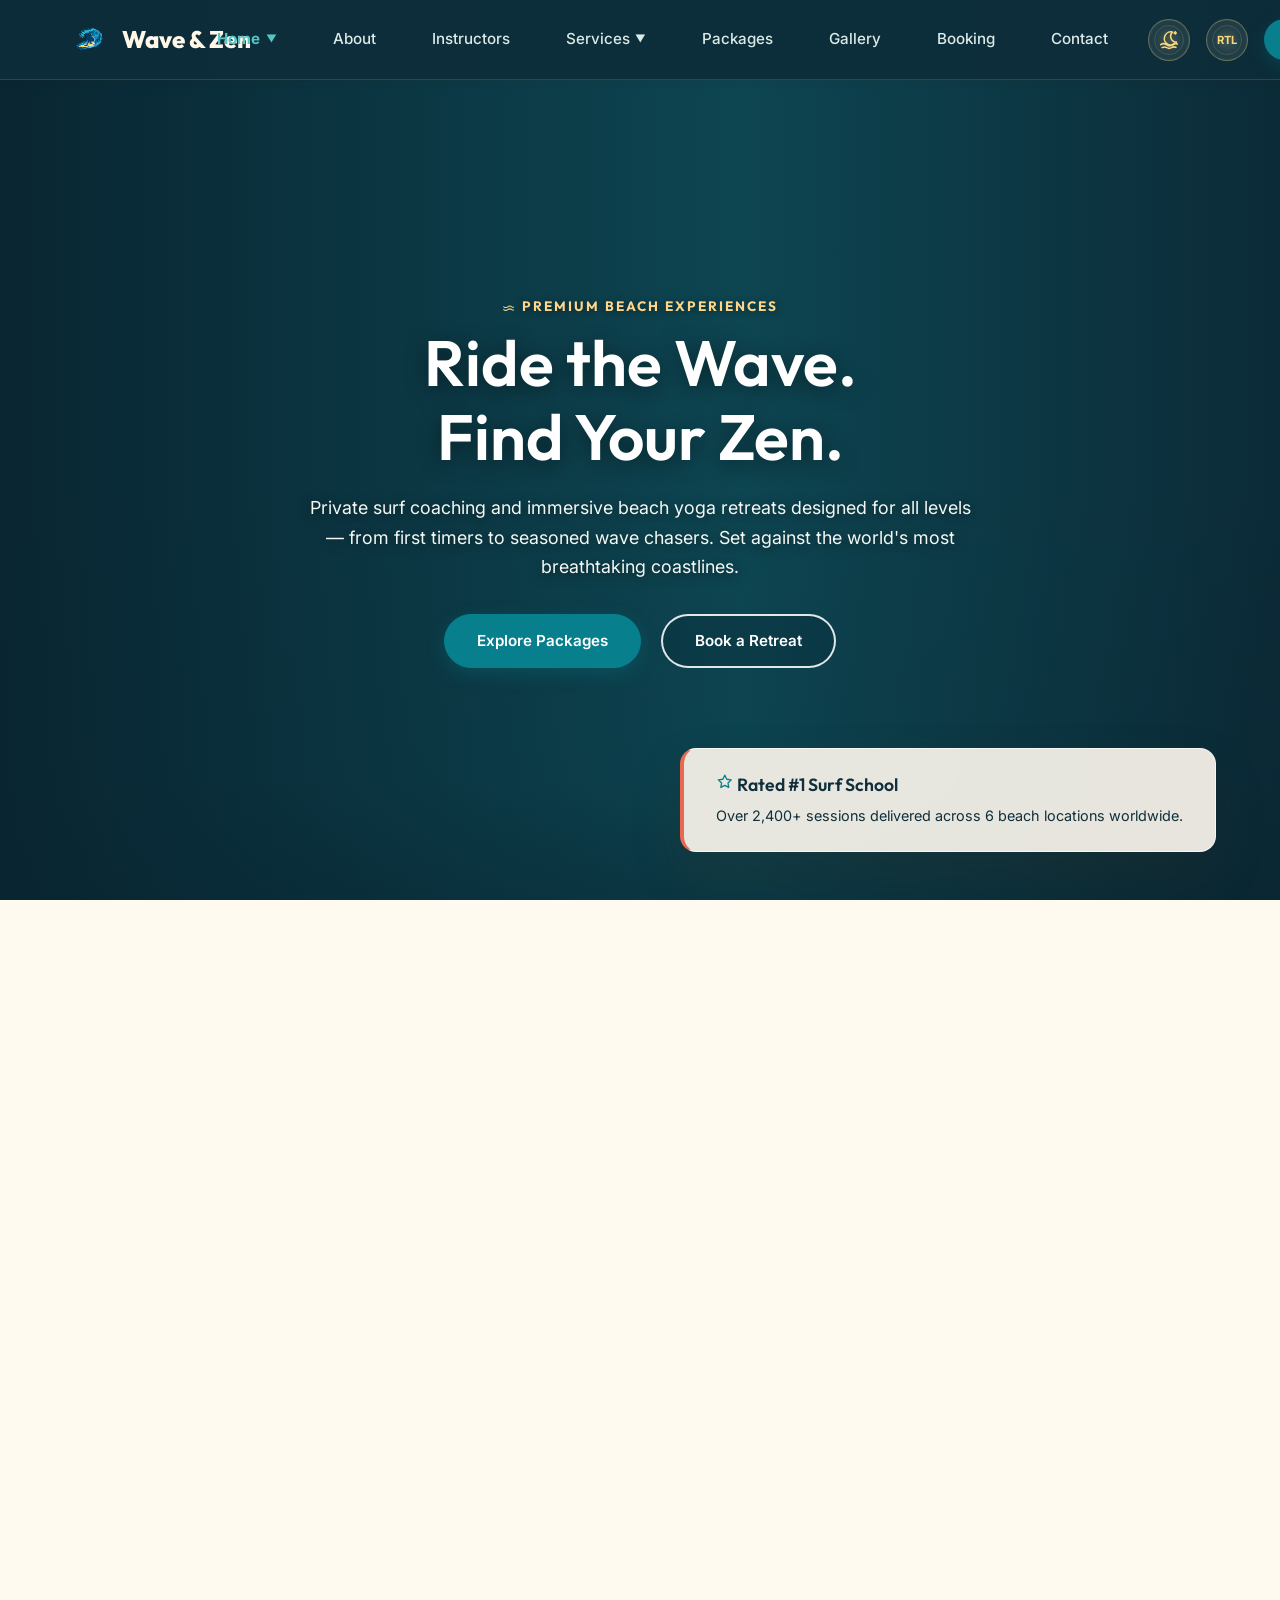
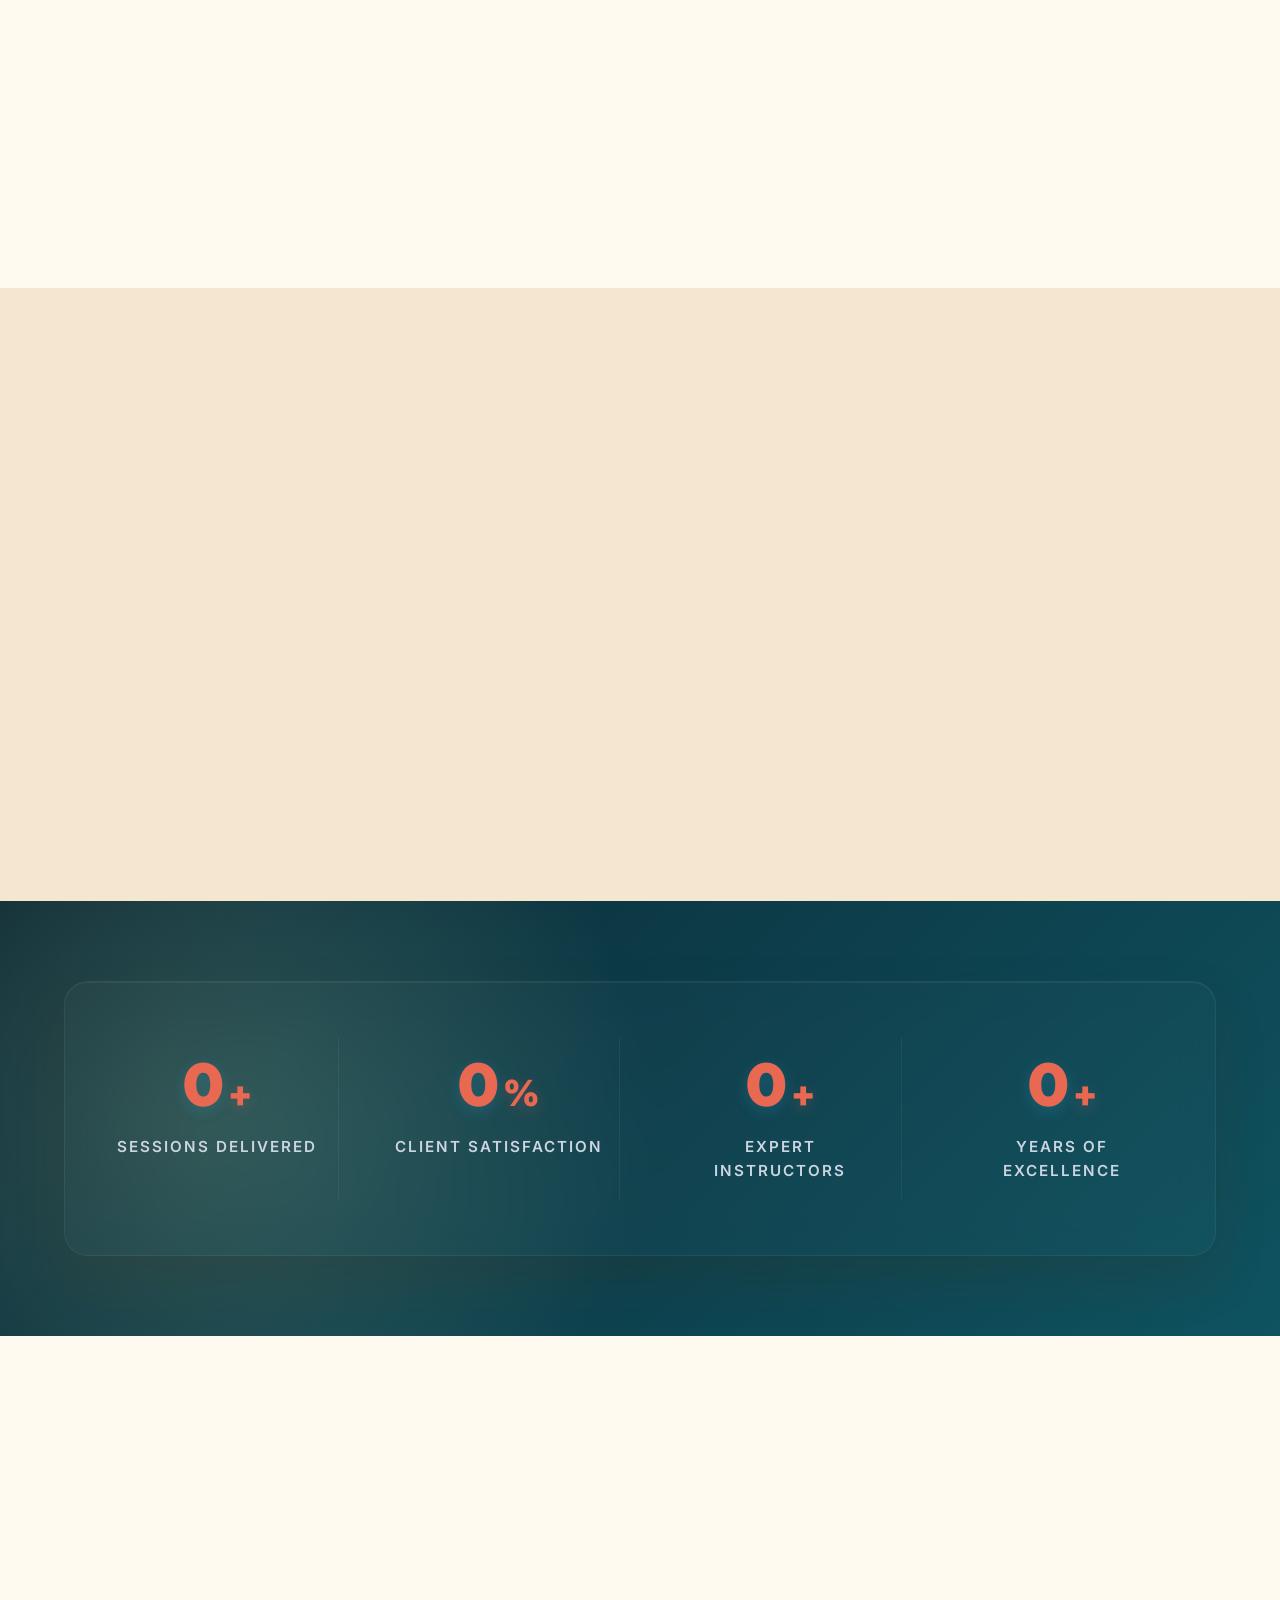
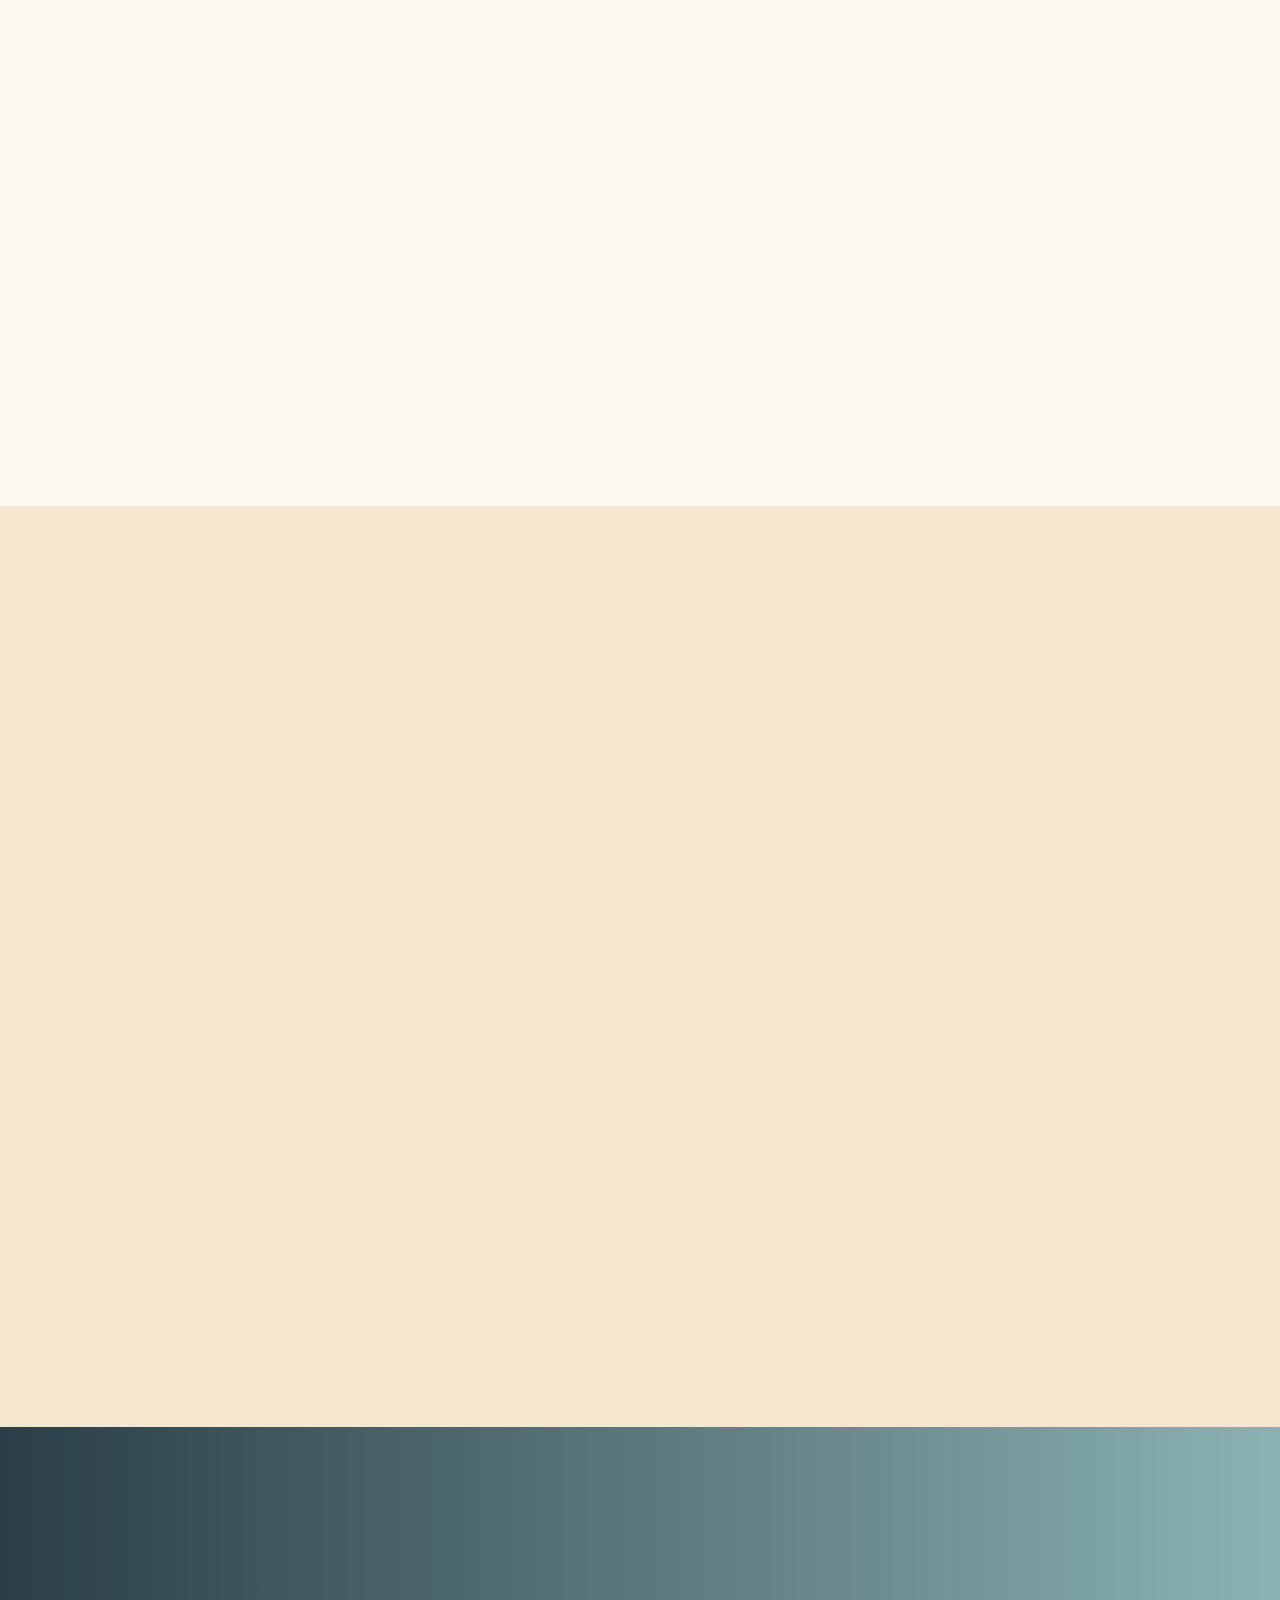
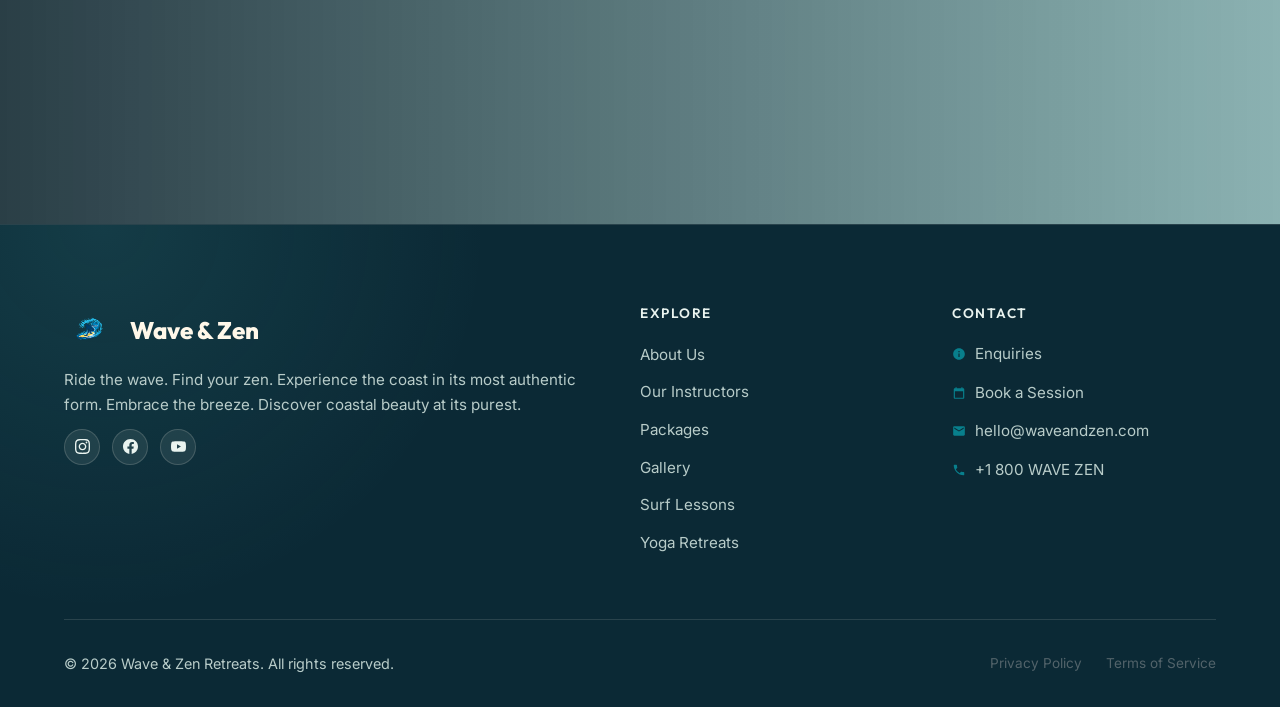
==== commit c7ba2c56: "bug fixed" ====
--- a/index.html
+++ b/index.html
@@ -39,7 +39,13 @@
       </div>
       <a href="about.html" class="nav-link" id="nav-about">About</a>
       <a href="instructors.html" class="nav-link" id="nav-instructors">Instructors</a>
-      <a href="tides.html" class="nav-link" id="nav-tides">Tides</a>
+      <div class="nav-dropdown" id="services-dropdown">
+        <a href="#" class="nav-link dropdown-toggle" id="nav-services">Services <span class="arrow">▼</span></a>
+        <div class="dropdown-menu-list">
+          <a href="surf-lessons.html" class="dropdown-item" id="nav-surf">Surf Lessons</a>
+          <a href="yoga-retreats.html" class="dropdown-item" id="nav-yoga">Yoga Retreats</a>
+        </div>
+      </div>
       <a href="packages.html" class="nav-link" id="nav-packages">Packages</a>
       <a href="gallery.html" class="nav-link" id="nav-gallery">Gallery</a>
       <a href="booking.html" class="nav-link" id="nav-booking">Booking</a>
@@ -70,7 +76,7 @@
     </video>
     <div class="page-hero-overlay"></div>
     <div class="page-hero-content container">
-      <span class="section-tag">🌊 Premium Beach Experiences</span>
+      <span class="section-tag"><span class="professional-icon" aria-hidden="true"><svg viewBox="0 0 24 24"><path d="M3 17c2.4 1.8 4.8 1.8 7.2 0s4.8-1.8 7.2 0c1 .7 2 .9 3 .7M3 12c2.4 1.8 4.8 1.8 7.2 0s4.8-1.8 7.2 0c1 .7 2 .9 3 .7" /></svg></span> Premium Beach Experiences</span>
       <h1>Ride the Wave.<br />Find Your Zen.</h1>
       <p>Private surf coaching and immersive beach yoga retreats designed for all levels — from first timers to seasoned
         wave chasers. Set against the world's most breathtaking coastlines.</p>
@@ -80,7 +86,7 @@
       </div>
     </div>
     <div class="hero-float-badge">
-      <h3>⭐ Rated #1 Surf School</h3>
+      <h3><span class="professional-icon" aria-hidden="true"><svg viewBox="0 0 24 24"><path d="m12 3 2.7 5.5 6.1.9-4.4 4.3 1 6-5.4-2.9-5.4 2.9 1-6-4.4-4.3 6.1-.9L12 3Z" /></svg></span> Rated #1 Surf School</h3>
       <p>Over 2,400+ sessions delivered across 6 beach locations worldwide.</p>
     </div>
   </section>
@@ -101,12 +107,12 @@
               style="width:100%;height:100%;object-fit:cover;transition:transform 0.5s;" loading="lazy" />
           </div>
           <div style="flex-grow:1;display:flex;flex-direction:column;">
-            <span class="section-tag" style="text-align:start;">🏄 Surf Coaching</span>
+            <span class="section-tag" style="text-align:start;"><span class="professional-icon" aria-hidden="true"><svg viewBox="0 0 24 24"><path d="M12 3C8 6.4 6 10.2 6 14.2A6 6 0 0 0 18 14.2C18 10.2 16 6.4 12 3Z" /><path d="M12 3v18" /></svg></span> Surf Coaching</span>
             <h3 style="font-size:1.35rem;margin-bottom:0.75rem;">Private Surf Lessons</h3>
             <p style="color:var(--text-secondary);line-height:1.7;flex-grow:1;">One-on-one or small group surf sessions
               with certified instructors. Read the ocean, master your stance, and catch your first green wave.</p>
-            <a href="packages.html" class="btn btn-outline" style="margin-top:1.5rem;align-self:flex-start;"
-              id="service-surf-link">Learn More →</a>
+            <a href="surf-lessons.html" class="btn btn-outline" style="margin-top:1.5rem;align-self:flex-start;"
+              id="service-surf-link">Learn More</a>
           </div>
         </div>
         <div class="feature-card">
@@ -115,26 +121,26 @@
               style="width:100%;height:100%;object-fit:cover;transition:transform 0.5s;" loading="lazy" />
           </div>
           <div style="flex-grow:1;display:flex;flex-direction:column;">
-            <span class="section-tag" style="text-align:start;">🧘 Beach Yoga</span>
+            <span class="section-tag" style="text-align:start;"><span class="professional-icon" aria-hidden="true"><svg viewBox="0 0 24 24"><path d="M12 6c-1.3 2-2.3 3.5-2.3 5.3S10.6 14 12 14s2.3-.9 2.3-2.7S13.3 8 12 6Z" /><path d="M7 15c2.2 0 3.8 1 5 3 1.2-2 2.8-3 5-3M5 20h14" /></svg></span> Beach Yoga</span>
             <h3 style="font-size:1.35rem;margin-bottom:0.75rem;">Sunrise Yoga Retreats</h3>
             <p style="color:var(--text-secondary);line-height:1.7;flex-grow:1;">Daily sunrise and sunset yoga sessions
               on the sand with a certified yoga instructor. Breathe, stretch, and reconnect with nature's rhythm.</p>
-            <a href="packages.html" class="btn btn-outline" style="margin-top:1.5rem;align-self:flex-start;"
-              id="service-yoga-link">Learn More →</a>
+            <a href="yoga-retreats.html" class="btn btn-outline" style="margin-top:1.5rem;align-self:flex-start;"
+              id="service-yoga-link">Learn More</a>
           </div>
         </div>
         <div class="feature-card">
           <div class="feature-img-wrap" style="height:220px;border-radius:12px;overflow:hidden;margin-bottom:1.5rem;">
-            <img src="assets/images/packages/junior_surf_home1.jpg" alt="Ocean tides and surf conditions"
+            <img src="assets/images/packages/full_retreat.jpg" alt="Surf & Yoga package retreat"
               style="width:100%;height:100%;object-fit:cover;transition:transform 0.5s;" loading="lazy" />
           </div>
           <div style="flex-grow:1;display:flex;flex-direction:column;">
-            <span class="section-tag" style="text-align:start;">🌊 Live Tides</span>
-            <h3 style="font-size:1.35rem;margin-bottom:0.75rem;">Real-Time Tide Reports</h3>
-            <p style="color:var(--text-secondary);line-height:1.7;flex-grow:1;">Our daily tide condition dashboard
-              ensures you always know when the waves are perfect. Plan your session around optimal surf windows.</p>
-            <a href="tides.html" class="btn btn-outline" style="margin-top:1.5rem;align-self:flex-start;"
-              id="service-tides-link">View Tides →</a>
+            <span class="section-tag" style="text-align:start;"><span class="professional-icon" aria-hidden="true"><svg viewBox="0 0 24 24"><path d="M3 17c2.4 1.8 4.8 1.8 7.2 0s4.8-1.8 7.2 0c1 .7 2 .9 3 .7M12 4v4M8 6l2.8 2.8M16 6l-2.8 2.8" /></svg></span> Surf &amp; Flow</span>
+            <h3 style="font-size:1.35rem;margin-bottom:0.75rem;">Surf &amp; Yoga Packages</h3>
+            <p style="color:var(--text-secondary);line-height:1.7;flex-grow:1;">Combine the energy of surfing with the
+              mindfulness of yoga. Explore our curated multi-day packages and custom retreats tailored for your ultimate getaway.</p>
+            <a href="packages.html" class="btn btn-outline" style="margin-top:1.5rem;align-self:flex-start;"
+              id="service-packages-link">Explore Packages</a>
           </div>
         </div>
       </div>
@@ -159,14 +165,14 @@
           of the coast.</p>
         <ul style="list-style:none;display:flex;flex-direction:column;gap:0.75rem;margin-bottom:2rem;">
           <li style="display:flex;align-items:center;gap:0.75rem;color:var(--text-secondary);font-size:0.95rem;">
-            <span style="color:#10b981;font-size:1.2rem;">✓</span> ISA-certified surf instructors with 10+ years
+            <span class="feature-check" aria-hidden="true"></span> ISA-certified surf instructors with 10+ years
             experience
           </li>
           <li style="display:flex;align-items:center;gap:0.75rem;color:var(--text-secondary);font-size:0.95rem;">
-            <span style="color:#10b981;font-size:1.2rem;">✓</span> Yoga Alliance certified beach yoga teachers
+            <span class="feature-check" aria-hidden="true"></span> Yoga Alliance certified beach yoga teachers
           </li>
           <li style="display:flex;align-items:center;gap:0.75rem;color:var(--text-secondary);font-size:0.95rem;">
-            <span style="color:#10b981;font-size:1.2rem;">✓</span> Eco-friendly, sustainable beachfront operations
+            <span class="feature-check" aria-hidden="true"></span> Eco-friendly, sustainable beachfront operations
           </li>
         </ul>
         <a href="about.html" class="btn btn-primary" style="align-self:flex-start;" id="home-about-readmore">Read Our
@@ -213,7 +219,7 @@
       </div>
       <div class="testimonial-grid">
         <div class="testimonial-card">
-          <div class="testimonial-stars">★★★★★</div>
+          <div class="testimonial-stars" aria-label="5 out of 5 stars"><span class="professional-icon" aria-hidden="true"><svg viewBox="0 0 24 24"><path d="m12 3 2.7 5.5 6.1.9-4.4 4.3 1 6-5.4-2.9-5.4 2.9 1-6-4.4-4.3 6.1-.9L12 3Z" /></svg></span><span class="professional-icon" aria-hidden="true"><svg viewBox="0 0 24 24"><path d="m12 3 2.7 5.5 6.1.9-4.4 4.3 1 6-5.4-2.9-5.4 2.9 1-6-4.4-4.3 6.1-.9L12 3Z" /></svg></span><span class="professional-icon" aria-hidden="true"><svg viewBox="0 0 24 24"><path d="m12 3 2.7 5.5 6.1.9-4.4 4.3 1 6-5.4-2.9-5.4 2.9 1-6-4.4-4.3 6.1-.9L12 3Z" /></svg></span><span class="professional-icon" aria-hidden="true"><svg viewBox="0 0 24 24"><path d="m12 3 2.7 5.5 6.1.9-4.4 4.3 1 6-5.4-2.9-5.4 2.9 1-6-4.4-4.3 6.1-.9L12 3Z" /></svg></span><span class="professional-icon" aria-hidden="true"><svg viewBox="0 0 24 24"><path d="m12 3 2.7 5.5 6.1.9-4.4 4.3 1 6-5.4-2.9-5.4 2.9 1-6-4.4-4.3 6.1-.9L12 3Z" /></svg></span></div>
           <p class="testimonial-quote">"I arrived a complete beginner and stood up on day two. Marcus is incredibly
             patient, reads the ocean like a book, and made me feel safe in the water."</p>
           <div class="testimonial-author">
@@ -226,7 +232,7 @@
           </div>
         </div>
         <div class="testimonial-card">
-          <div class="testimonial-stars">★★★★★</div>
+          <div class="testimonial-stars" aria-label="5 out of 5 stars"><span class="professional-icon" aria-hidden="true"><svg viewBox="0 0 24 24"><path d="m12 3 2.7 5.5 6.1.9-4.4 4.3 1 6-5.4-2.9-5.4 2.9 1-6-4.4-4.3 6.1-.9L12 3Z" /></svg></span><span class="professional-icon" aria-hidden="true"><svg viewBox="0 0 24 24"><path d="m12 3 2.7 5.5 6.1.9-4.4 4.3 1 6-5.4-2.9-5.4 2.9 1-6-4.4-4.3 6.1-.9L12 3Z" /></svg></span><span class="professional-icon" aria-hidden="true"><svg viewBox="0 0 24 24"><path d="m12 3 2.7 5.5 6.1.9-4.4 4.3 1 6-5.4-2.9-5.4 2.9 1-6-4.4-4.3 6.1-.9L12 3Z" /></svg></span><span class="professional-icon" aria-hidden="true"><svg viewBox="0 0 24 24"><path d="m12 3 2.7 5.5 6.1.9-4.4 4.3 1 6-5.4-2.9-5.4 2.9 1-6-4.4-4.3 6.1-.9L12 3Z" /></svg></span><span class="professional-icon" aria-hidden="true"><svg viewBox="0 0 24 24"><path d="m12 3 2.7 5.5 6.1.9-4.4 4.3 1 6-5.4-2.9-5.4 2.9 1-6-4.4-4.3 6.1-.9L12 3Z" /></svg></span></div>
           <p class="testimonial-quote">"The 5-day retreat was the reset I needed. Sunrise beach yoga, fresh ocean air,
             great food — Elena's teaching style is gentle and deeply transformative."</p>
           <div class="testimonial-author">
@@ -239,7 +245,7 @@
           </div>
         </div>
         <div class="testimonial-card">
-          <div class="testimonial-stars">★★★★★</div>
+          <div class="testimonial-stars" aria-label="5 out of 5 stars"><span class="professional-icon" aria-hidden="true"><svg viewBox="0 0 24 24"><path d="m12 3 2.7 5.5 6.1.9-4.4 4.3 1 6-5.4-2.9-5.4 2.9 1-6-4.4-4.3 6.1-.9L12 3Z" /></svg></span><span class="professional-icon" aria-hidden="true"><svg viewBox="0 0 24 24"><path d="m12 3 2.7 5.5 6.1.9-4.4 4.3 1 6-5.4-2.9-5.4 2.9 1-6-4.4-4.3 6.1-.9L12 3Z" /></svg></span><span class="professional-icon" aria-hidden="true"><svg viewBox="0 0 24 24"><path d="m12 3 2.7 5.5 6.1.9-4.4 4.3 1 6-5.4-2.9-5.4 2.9 1-6-4.4-4.3 6.1-.9L12 3Z" /></svg></span><span class="professional-icon" aria-hidden="true"><svg viewBox="0 0 24 24"><path d="m12 3 2.7 5.5 6.1.9-4.4 4.3 1 6-5.4-2.9-5.4 2.9 1-6-4.4-4.3 6.1-.9L12 3Z" /></svg></span><span class="professional-icon" aria-hidden="true"><svg viewBox="0 0 24 24"><path d="m12 3 2.7 5.5 6.1.9-4.4 4.3 1 6-5.4-2.9-5.4 2.9 1-6-4.4-4.3 6.1-.9L12 3Z" /></svg></span></div>
           <p class="testimonial-quote">"Our corporate retreat was flawlessly run. Surfing in the morning, sunset yoga,
             and beach dinners — it genuinely brought our team closer together."</p>
           <div class="testimonial-author">
@@ -371,7 +377,8 @@
           <li><a href="instructors.html" id="footer-instructors-link">Our Instructors</a></li>
           <li><a href="packages.html" id="footer-packages-link">Packages</a></li>
           <li><a href="gallery.html" id="footer-gallery-link">Gallery</a></li>
-          <li><a href="tides.html" id="footer-tides-link">Tide Reports</a></li>
+          <li><a href="surf-lessons.html" id="footer-surf-link">Surf Lessons</a></li>
+          <li><a href="yoga-retreats.html" id="footer-yoga-link">Yoga Retreats</a></li>
         </ul>
       </div>
       <div class="footer-links-col">
@@ -396,4 +403,4 @@
   <script src="js/main.js"></script>
 </body>
 
-</html>+</html>
--- a/css/pages.css
+++ b/css/pages.css
@@ -196,7 +196,7 @@
 
 .hero-ctas {
   display: flex;
-  justify-content: flex-start;
+  justify-content: center;
   gap: 1.5rem;
 }
 
@@ -504,11 +504,15 @@
 }
 
 .suitability-tips li::before {
-  content: "✓";
+  content: "";
   position: absolute;
-  inset-inline-start: 0;
-  color: #10b981;
-  font-weight: 700;
+  inset-inline-start: 0.2rem;
+  top: 0.15rem;
+  width: 0.38rem;
+  height: 0.7rem;
+  border: solid var(--accent-color);
+  border-width: 0 2px 2px 0;
+  transform: rotate(45deg);
 }
 
 /* 5. Lesson Packages Cards Details */
--- a/css/sections.css
+++ b/css/sections.css
@@ -11,6 +11,7 @@
   min-height: 85vh;
   display: flex;
   align-items: center;
+  justify-content: center;
   background-size: cover;
   background-position: center;
   background-repeat: no-repeat;
@@ -44,10 +45,15 @@
   max-width: 680px;
   color: #fff;
   animation: fadeInUp 0.8s cubic-bezier(0.16, 1, 0.3, 1) both;
+  text-align: center;
+  margin-inline: auto;
+  display: flex;
+  flex-direction: column;
+  align-items: center;
 }
 
 .page-hero-content .section-tag {
-  color: var(--coral-color);
+  color: #ffd58a;
 }
 
 .page-hero-content h1 {
@@ -63,6 +69,7 @@
   color: rgba(255,255,255,0.88);
   margin-bottom: 2rem;
   line-height: 1.65;
+  margin-inline: auto;
 }
 
 /* Hero right-side floating card overlay */
--- a/css/responsive.css
+++ b/css/responsive.css
@@ -1910,7 +1910,7 @@
   #booking-itinerary .itinerary-item,
   html[dir="rtl"] #booking-itinerary .itinerary-item {
     display: grid !important;
-    grid-template-rows: auto 1.8rem auto;
+    grid-template-rows: auto minmax(1.8rem, auto) auto;
     row-gap: 0.75rem;
     align-content: start;
     justify-items: center;
--- a/css/theme.css
+++ b/css/theme.css
@@ -1058,6 +1058,7 @@
   height: auto;
   padding: calc(var(--header-height) + 4rem) 4rem 5rem !important;
   align-items: center;
+  justify-content: center;
   background-color: var(--nav-bg);
   background-position: center;
   isolation: isolate;
@@ -1084,6 +1085,11 @@
   max-width: 760px;
   min-width: 0;
   color: #fff;
+  text-align: center;
+  margin-inline: auto;
+  display: flex;
+  flex-direction: column;
+  align-items: center;
 }
 
 .page-hero-content .section-tag {
@@ -1103,6 +1109,7 @@
   color: #f4f8f5;
   font-size: clamp(1rem, 1.4vw, 1.2rem);
   text-shadow: 0 2px 12px rgba(0, 0, 0, 0.58);
+  margin-inline: auto;
 }
 
 .hero-float-badge {
@@ -1125,14 +1132,16 @@
 }
 
 .btn-primary {
-  color: #fff;
-  background: var(--accent-color);
-  box-shadow: 0 6px 18px rgba(8, 127, 140, 0.28);
+  color: #fff !important;
+  border-color: var(--accent-color) !important;
+  background: var(--accent-color) !important;
+  box-shadow: 0 6px 18px rgba(8, 127, 140, 0.28) !important;
 }
 
 .btn-primary:hover {
-  color: #fff;
-  background: var(--accent-hover);
+  color: #fff !important;
+  border-color: var(--accent-hover) !important;
+  background: var(--accent-hover) !important;
 }
 
 .btn-accent {
@@ -1451,15 +1460,18 @@
   .page-hero,
   #home-hero,
   #home2-hero {
-    min-height: 100svh !important;
+    min-height: 75svh !important;
     padding: calc(var(--header-height) + 3rem) 2rem 4rem !important;
   }
 
   .hero-float-badge {
-    position: absolute;
-    inset-inline-end: 2rem;
-    bottom: 2rem;
-    max-width: 300px;
+    position: absolute !important;
+    inset-inline-end: 2rem !important;
+    bottom: 2rem !important;
+    display: block !important;
+    inset-inline-start: auto !important;
+    margin: 0 !important;
+    max-width: 380px !important;
   }
 }
 
@@ -1554,7 +1566,7 @@
   .page-hero,
   #home-hero,
   #home2-hero {
-    min-height: 100svh !important;
+    min-height: 75svh !important;
     padding: calc(var(--header-height) + 3rem) 1.5rem 3rem !important;
   }
 
@@ -1563,7 +1575,13 @@
   }
 
   .hero-float-badge {
-    display: none;
+    position: absolute !important;
+    inset-inline-end: 2rem !important;
+    bottom: 2rem !important;
+    display: block !important;
+    inset-inline-start: auto !important;
+    margin: 0 !important;
+    max-width: 350px !important;
   }
 }
 
@@ -1576,8 +1594,10 @@
   .page-hero,
   #home-hero,
   #home2-hero {
-    min-height: 100svh !important;
+    min-height: 75svh !important;
     padding: calc(var(--header-height) + 2.25rem) 1rem 2.5rem !important;
+    flex-direction: column !important;
+    justify-content: center !important;
   }
 
   .page-hero-content {
@@ -1603,6 +1623,17 @@
 
   .page-hero .hero-ctas .btn {
     width: 100%;
+  }
+
+  .hero-float-badge {
+    position: relative !important;
+    inset-inline-end: auto !important;
+    bottom: auto !important;
+    margin: 1.5rem auto 0 auto !important;
+    max-width: 100% !important;
+    width: 100% !important;
+    display: block !important;
+    box-sizing: border-box !important;
   }
 
   #register-form > div[style*="grid-template-columns"] {
@@ -1642,13 +1673,13 @@
   display: inline-block;
   padding: 0.25rem 0.75rem;
   border-radius: 20px;
-  color: #8a5a12;
-  background: rgba(197, 138, 43, 0.14);
+  color: #8a5a12 !important;
+  background: rgba(197, 138, 43, 0.14) !important;
 }
 
 [data-theme="dark"] #packages-grid .section-tag {
-  color: #f4d38a;
-  background: rgba(242, 198, 109, 0.14);
+  color: #f4d38a !important;
+  background: rgba(242, 198, 109, 0.14) !important;
 }
 
 .package-filter-tabs {
@@ -1880,16 +1911,10 @@
   width: 100%;
   min-height: 44px;
   padding: 0.65rem 1rem;
-  color: #17343c !important;
-  border: 1px solid #e2b252 !important;
-  background: linear-gradient(135deg, #f5d98f, #e8b957) !important;
-  box-shadow: 0 5px 14px rgba(157, 103, 20, 0.18) !important;
 }
 
 .packages-card-grid .package-card.bg-mode .btn-primary:hover {
-  color: #102f3b !important;
-  background: linear-gradient(135deg, #fae4a8, #edc46c) !important;
-  box-shadow: 0 8px 18px rgba(157, 103, 20, 0.25) !important;
+  box-shadow: 0 8px 18px rgba(8, 127, 140, 0.28) !important;
 }
 
 [data-theme="dark"] .packages-card-grid .package-card.bg-mode,
@@ -2694,6 +2719,225 @@
     margin-top: 2rem !important;
   }
 }
+
+/* Service detail pages: Surf Lessons and Yoga Retreats */
+#surf-benefits .grid-container,
+#yoga-benefits .grid-container {
+  display: grid !important;
+  grid-template-columns: repeat(4, minmax(0, 1fr)) !important;
+  align-items: stretch !important;
+  gap: 1.5rem !important;
+  width: 100% !important;
+  max-width: none !important;
+  margin: 0 !important;
+}
+
+#surf-benefits .feature-card,
+#yoga-benefits .feature-card {
+  display: grid !important;
+  grid-template-rows: 58px minmax(3.1rem, auto) minmax(6.8rem, auto);
+  align-content: start;
+  min-width: 0;
+  width: 100% !important;
+  max-width: none !important;
+  flex: none !important;
+  height: 100%;
+  padding: 1.65rem !important;
+  text-align: left;
+}
+
+.service-icon {
+  display: inline-flex;
+  width: 52px !important;
+  height: 52px;
+  flex: 0 0 52px !important;
+  flex-grow: 0 !important;
+  align-items: center;
+  justify-content: center;
+  color: var(--accent-color);
+  border: 1px solid rgba(8, 127, 140, 0.18);
+  border-radius: 16px;
+  background: rgba(8, 127, 140, 0.1);
+}
+
+.service-icon svg {
+  width: 27px;
+  height: 27px;
+  fill: none;
+  stroke: currentColor;
+  stroke-width: 1.8;
+  stroke-linecap: round;
+  stroke-linejoin: round;
+}
+
+#surf-benefits .feature-card h3,
+#yoga-benefits .feature-card h3 {
+  margin: 0;
+  font-size: 1.08rem !important;
+  line-height: 1.35;
+  text-wrap: balance;
+  overflow-wrap: anywhere;
+}
+
+#surf-benefits .feature-card p,
+#yoga-benefits .feature-card p {
+  margin: 0 !important;
+  font-size: 0.88rem !important;
+  line-height: 1.55 !important;
+  overflow-wrap: anywhere;
+}
+
+#surf-packages .packages-card-grid,
+#yoga-packages .packages-card-grid {
+  display: grid !important;
+  grid-template-columns: repeat(2, minmax(0, 1fr)) !important;
+  align-items: stretch !important;
+  gap: 2rem !important;
+}
+
+#surf-packages .package-card,
+#yoga-packages .package-card {
+  min-width: 0;
+  width: 100% !important;
+  max-width: none !important;
+  flex: none !important;
+  height: 100%;
+}
+
+#surf-packages .package-card .card-body,
+#yoga-packages .package-card .card-body {
+  display: grid !important;
+  grid-template-rows: auto minmax(3.5rem, auto) minmax(5rem, auto) 1fr auto;
+}
+
+#surf-packages .package-card .card-title,
+#yoga-packages .package-card .card-title,
+#surf-packages .package-card .card-text,
+#yoga-packages .package-card .card-text {
+  overflow-wrap: anywhere;
+}
+
+#surf-schedule .surf-windows-row {
+  display: flex !important;
+  flex-direction: column !important;
+  align-items: stretch !important;
+  justify-content: flex-start !important;
+}
+
+#surf-schedule .surf-window-card {
+  display: grid !important;
+  grid-template-columns: 1fr !important;
+  align-content: start !important;
+  align-items: start !important;
+  width: 100% !important;
+  max-width: none !important;
+  flex: none !important;
+  gap: 1rem !important;
+  min-height: 0 !important;
+  height: auto !important;
+}
+
+#surf-schedule .surf-window-card > div {
+  min-width: 0;
+  width: 100% !important;
+  flex: none !important;
+}
+
+#surf-schedule .surf-window-card > span {
+  display: inline-flex !important;
+  width: fit-content !important;
+  max-width: max-content !important;
+  min-width: 0 !important;
+  flex: 0 0 auto !important;
+  align-items: center;
+  justify-content: center;
+  align-self: flex-start;
+  justify-self: flex-start;
+  text-align: center;
+  color: #fff !important;
+  border: 1px solid var(--accent-color) !important;
+  background: var(--accent-color) !important;
+  box-shadow: 0 6px 16px rgba(8, 127, 140, 0.18);
+}
+
+#surf-schedule .surf-window-card:hover > span {
+  border-color: var(--accent-hover) !important;
+  background: var(--accent-hover) !important;
+}
+
+@media screen and (min-width: 769px) and (max-width: 1024px) {
+  #surf-benefits .grid-container,
+  #yoga-benefits .grid-container {
+    grid-template-columns: repeat(2, minmax(0, 1fr)) !important;
+  }
+
+  #surf-benefits .feature-card,
+  #yoga-benefits .feature-card {
+    grid-template-rows: 58px minmax(2.6rem, auto) minmax(5.8rem, auto);
+    padding: 1.5rem !important;
+  }
+
+  #surf-packages .packages-card-grid,
+  #yoga-packages .packages-card-grid {
+    grid-template-columns: repeat(2, minmax(0, 1fr)) !important;
+    gap: 1.5rem !important;
+  }
+
+  #surf-packages .package-card .card-body,
+  #yoga-packages .package-card .card-body {
+    padding: 1.5rem !important;
+  }
+}
+
+@media screen and (max-width: 768px) {
+  #surf-benefits .grid-container,
+  #yoga-benefits .grid-container,
+  #surf-packages .packages-card-grid,
+  #yoga-packages .packages-card-grid {
+    grid-template-columns: 1fr !important;
+    max-width: 520px !important;
+    margin: 0 auto !important;
+  }
+
+  #surf-benefits .feature-card,
+  #yoga-benefits .feature-card {
+    grid-template-rows: auto auto auto;
+    gap: 0.85rem;
+  }
+
+  #surf-packages .package-card .card-body,
+  #yoga-packages .package-card .card-body {
+    grid-template-rows: auto auto auto auto auto;
+  }
+}
+
+@media screen and (min-width: 700px) and (max-width: 768px) {
+  #surf-benefits .grid-container,
+  #yoga-benefits .grid-container,
+  #surf-packages .packages-card-grid,
+  #yoga-packages .packages-card-grid {
+    grid-template-columns: repeat(2, minmax(0, 1fr)) !important;
+    max-width: none !important;
+  }
+}
+
+@media screen and (max-width: 480px) {
+  #surf-benefits .feature-card,
+  #yoga-benefits .feature-card {
+    padding: 1.35rem !important;
+  }
+
+  #surf-packages .package-card .card-footer,
+  #yoga-packages .package-card .card-footer {
+    grid-template-columns: 1fr !important;
+    gap: 1rem;
+  }
+
+  #surf-packages .package-card .btn-primary,
+  #yoga-packages .package-card .btn-primary {
+    width: 100%;
+  }
+}
 /* AOS motion is intentionally restrained to avoid layout shifts on small screens. */
 html body [data-aos="fade-up"].aos-init {
   transform: translate3d(0, 24px, 0);
@@ -2733,6 +2977,344 @@
     transform: none !important;
     transition: none !important;
   }
+}
+
+/* Final CTA consistency: every primary CTA keeps the same site color. */
+a.btn-primary,
+button.btn-primary,
+.package-card.bg-mode .btn-primary,
+.packages-card-grid .package-card.bg-mode .btn-primary {
+  color: #fff !important;
+  border-color: var(--accent-color) !important;
+  background: var(--accent-color) !important;
+  box-shadow: 0 6px 18px rgba(8, 127, 140, 0.28) !important;
+}
+
+a.btn-primary:hover,
+button.btn-primary:hover,
+.package-card.bg-mode .btn-primary:hover,
+.packages-card-grid .package-card.bg-mode .btn-primary:hover {
+  color: #fff !important;
+  border-color: var(--accent-hover) !important;
+  background: var(--accent-hover) !important;
+  box-shadow: 0 8px 18px rgba(8, 127, 140, 0.32) !important;
+}
+
+/* Remove warm button variants: action buttons stay on brand blue. */
+.btn-accent,
+.included-cta,
+.filter-btn.active,
+.package-filter-tabs .filter-btn.active,
+.beach-stories-filters .filter-btn.active,
+.login-nav-btn {
+  color: #fff !important;
+  border-color: var(--accent-color) !important;
+  background: var(--accent-color) !important;
+  box-shadow: 0 6px 18px rgba(8, 127, 140, 0.24) !important;
+}
+
+.btn-accent:hover,
+.included-cta:hover,
+.filter-btn:hover,
+.filter-btn.active:hover,
+.package-filter-tabs .filter-btn:hover,
+.package-filter-tabs .filter-btn.active:hover,
+.beach-stories-filters .filter-btn:hover,
+.beach-stories-filters .filter-btn.active:hover,
+.login-nav-btn:hover {
+  color: #fff !important;
+  border-color: var(--accent-hover) !important;
+  background: var(--accent-hover) !important;
+  box-shadow: 0 8px 18px rgba(8, 127, 140, 0.3) !important;
+}
+
+/* Brand-blue labels used as visual CTAs/highlights. */
+.section-header .section-tag,
+.step-number-circle,
+.itinerary-step,
+.gallery-badge,
+#gallery-masonry .gallery-badge,
+.highlight-card-content .gallery-badge,
+.package-card.bg-mode .card-tag,
+.packages-card-grid .package-card.bg-mode .card-tag {
+  color: #fff !important;
+  border-color: var(--accent-color) !important;
+  background: var(--accent-color) !important;
+}
+
+.section-header .section-tag {
+  color: var(--accent-color) !important;
+  background: transparent !important;
+}
+
+.step-item:hover .step-number-circle,
+.itinerary-item:hover .itinerary-step,
+.gallery-item:hover .gallery-badge,
+.package-card.bg-mode:hover .card-tag,
+.packages-card-grid .package-card.bg-mode:hover .card-tag {
+  color: #fff !important;
+  border-color: var(--accent-hover) !important;
+  background: var(--accent-hover) !important;
+}
+
+/* Site-wide compact label boxes: consistent blue, text-sized width, centered copy. */
+.card-tag,
+.gallery-tag,
+.gallery-badge,
+#gallery-masonry .gallery-badge,
+.highlight-card-content .gallery-badge,
+.surf-window-badge,
+.badge-ideal,
+.badge-good,
+.badge-fair,
+.tide-status-badge,
+.surf-spot-card-status,
+.avail-status,
+#booking-availability .avail-status,
+.destination-panel-tag,
+.spotlight-badge,
+.package-card.bg-mode .card-tag,
+.packages-card-grid .package-card.bg-mode .card-tag {
+  display: inline-flex !important;
+  width: fit-content !important;
+  max-width: max-content !important;
+  min-width: 0 !important;
+  flex: 0 0 auto !important;
+  align-items: center !important;
+  justify-content: center !important;
+  align-self: flex-start;
+  text-align: center !important;
+  white-space: normal;
+  padding: 0.35rem 0.85rem !important;
+  color: #fff !important;
+  border: 1px solid var(--accent-color) !important;
+  border-radius: 999px !important;
+  background: var(--accent-color) !important;
+  box-shadow: 0 6px 16px rgba(8, 127, 140, 0.18) !important;
+  text-shadow: none !important;
+}
+
+.gallery-item:hover .gallery-badge,
+.surf-window-card:hover .surf-window-badge,
+.surf-spot-card:hover .surf-spot-card-status,
+.package-card.bg-mode:hover .card-tag,
+.packages-card-grid .package-card.bg-mode:hover .card-tag,
+.destination-card:hover .destination-panel-tag,
+.spotlight-card:hover .spotlight-badge {
+  color: #fff !important;
+  border-color: var(--accent-hover) !important;
+  background: var(--accent-hover) !important;
+  box-shadow: 0 8px 18px rgba(8, 127, 140, 0.28) !important;
+}
+
+.packages-card-grid .package-card.bg-mode .card-body {
+  grid-template-rows: auto 3.5rem 1fr auto !important;
+}
+
+.section-tag,
+.section-header .section-tag {
+  display: inline-flex !important;
+  width: fit-content !important;
+  max-width: 100% !important;
+  align-items: center !important;
+  justify-content: center !important;
+  text-align: center !important;
+  color: #0369a1 !important; /* Deeper ocean blue for high contrast on light backgrounds */
+}
+
+[data-theme="dark"] .section-tag,
+[data-theme="dark"] .section-header .section-tag {
+  color: var(--accent-color) !important;
+}
+
+.page-hero-content .section-tag {
+  display: inline-flex !important;
+  width: fit-content !important;
+  max-width: 100% !important;
+  align-items: center !important;
+  justify-content: center !important;
+  text-align: center !important;
+  color: #ffd58a !important; /* Elegant gold for dark hero banner visibility */
+}
+
+.cta-banner .section-tag,
+.footer .section-tag {
+  display: inline-flex !important;
+  width: fit-content !important;
+  max-width: 100% !important;
+  align-items: center !important;
+  justify-content: center !important;
+  text-align: center !important;
+  color: #ffffff !important;
+  opacity: 0.9 !important;
+}
+
+.section-tag .professional-icon {
+  color: currentColor !important;
+}
+
+.section-header .section-tag {
+  margin-inline: auto;
+}
+
+/* Professional icon replacements for decorative emoji symbols. */
+.professional-icon,
+.metric-icon,
+.zone-icon,
+.window-label-icon,
+.location-title-icon,
+.feature-check {
+  display: inline-flex;
+  flex: 0 0 auto;
+  align-items: center;
+  justify-content: center;
+  color: var(--accent-color);
+}
+
+.professional-icon svg,
+.metric-icon svg,
+.zone-icon svg,
+.window-label-icon svg,
+.location-title-icon svg {
+  width: 1em;
+  height: 1em;
+  fill: none;
+  stroke: currentColor;
+  stroke-width: 1.8;
+  stroke-linecap: round;
+  stroke-linejoin: round;
+}
+
+.metric-icon {
+  width: 2.75rem;
+  height: 2.75rem;
+  margin: 0 auto 0.75rem;
+  font-size: 1.8rem;
+  border: 1px solid rgba(8, 127, 140, 0.18);
+  border-radius: 999px;
+  background: rgba(8, 127, 140, 0.1);
+}
+
+.metric-icon.metric-wind,
+.metric-icon.metric-rating {
+  color: var(--accent-color);
+}
+
+.zone-icon {
+  width: 2.75rem;
+  height: 2.75rem;
+  font-size: 1.6rem;
+  border-radius: 999px;
+  background: rgba(8, 127, 140, 0.1);
+}
+
+.zone-icon.zone-green,
+.status-dot.status-green {
+  color: #10b981;
+}
+
+.zone-icon.zone-blue,
+.status-dot.status-blue {
+  color: #38bdf8;
+}
+
+.zone-icon.zone-yellow,
+.status-dot.status-yellow {
+  color: #f59e0b;
+}
+
+.zone-icon.zone-red,
+.status-dot.status-red {
+  color: #ef4444;
+}
+
+.status-dot {
+  display: inline-block;
+  width: 0.65rem;
+  height: 0.65rem;
+  flex: 0 0 0.65rem;
+  margin-inline-end: 0.4rem;
+  border-radius: 999px;
+  background: currentColor;
+  box-shadow: 0 0 0 3px color-mix(in srgb, currentColor 18%, transparent);
+}
+
+.current-zone-icon .status-dot {
+  width: 1.1rem;
+  height: 1.1rem;
+  margin: 0;
+}
+
+.window-label-icon,
+.location-title-icon {
+  width: 1.15rem;
+  height: 1.15rem;
+  margin-inline-end: 0.45rem;
+  vertical-align: -0.12em;
+}
+
+.surf-window-label,
+.surf-spot-card-title,
+.surf-spot-card-status,
+.section-tag {
+  gap: 0.45rem;
+}
+
+.feature-check {
+  width: 1rem;
+  height: 1rem;
+  color: var(--accent-color) !important;
+}
+
+.feature-check::before {
+  content: "";
+  width: 0.38rem;
+  height: 0.7rem;
+  border: solid currentColor;
+  border-width: 0 2px 2px 0;
+  transform: rotate(45deg);
+  transform-origin: center;
+}
+
+/* Final typography consistency for readable hierarchy. */
+h1,
+h2,
+h3,
+h4,
+h5,
+h6,
+.section-title,
+.card-title,
+.destination-panel-title,
+.cta-banner-content h2,
+.page-hero-content h1,
+.hero-split-content h1,
+.mosaic-overlay-text h1 {
+  font-weight: 600 !important;
+}
+
+p,
+.section-desc,
+.card-text,
+.testimonial-quote,
+.footer-tagline,
+.destination-panel-desc,
+.cta-banner-content p,
+.page-hero-content p,
+.hero-split-content p,
+.mosaic-overlay-text p,
+.included-intro > p,
+.included-benefits .included-item p,
+.feature-card p,
+.value-card p,
+.safety-zone-card p,
+.itinerary-item p,
+.contact-method-card p,
+.map-pin-card p,
+.promo-strip-text p,
+.milestone-item p,
+.selector-body p {
+  font-weight: 400 !important;
 }
 
 /* Theme switch: identical moon/sun sizing and interaction in every layout. */
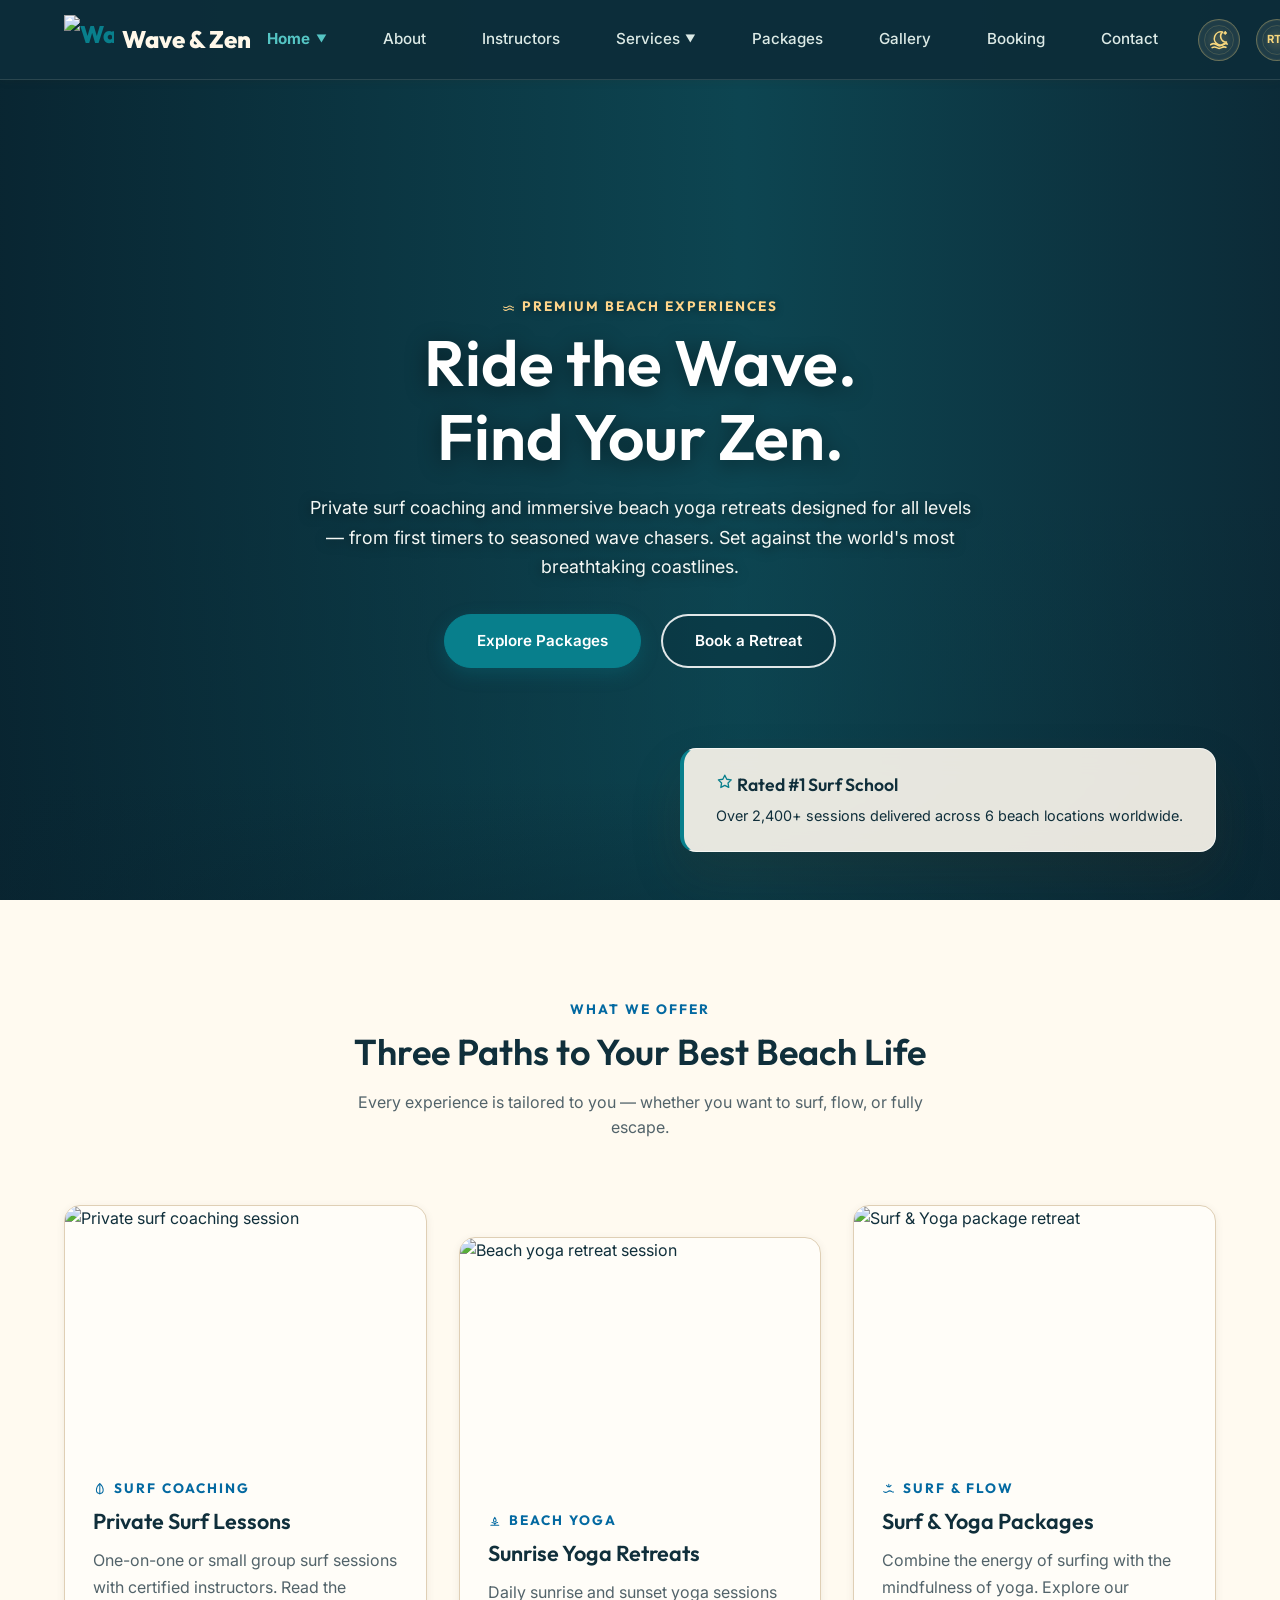
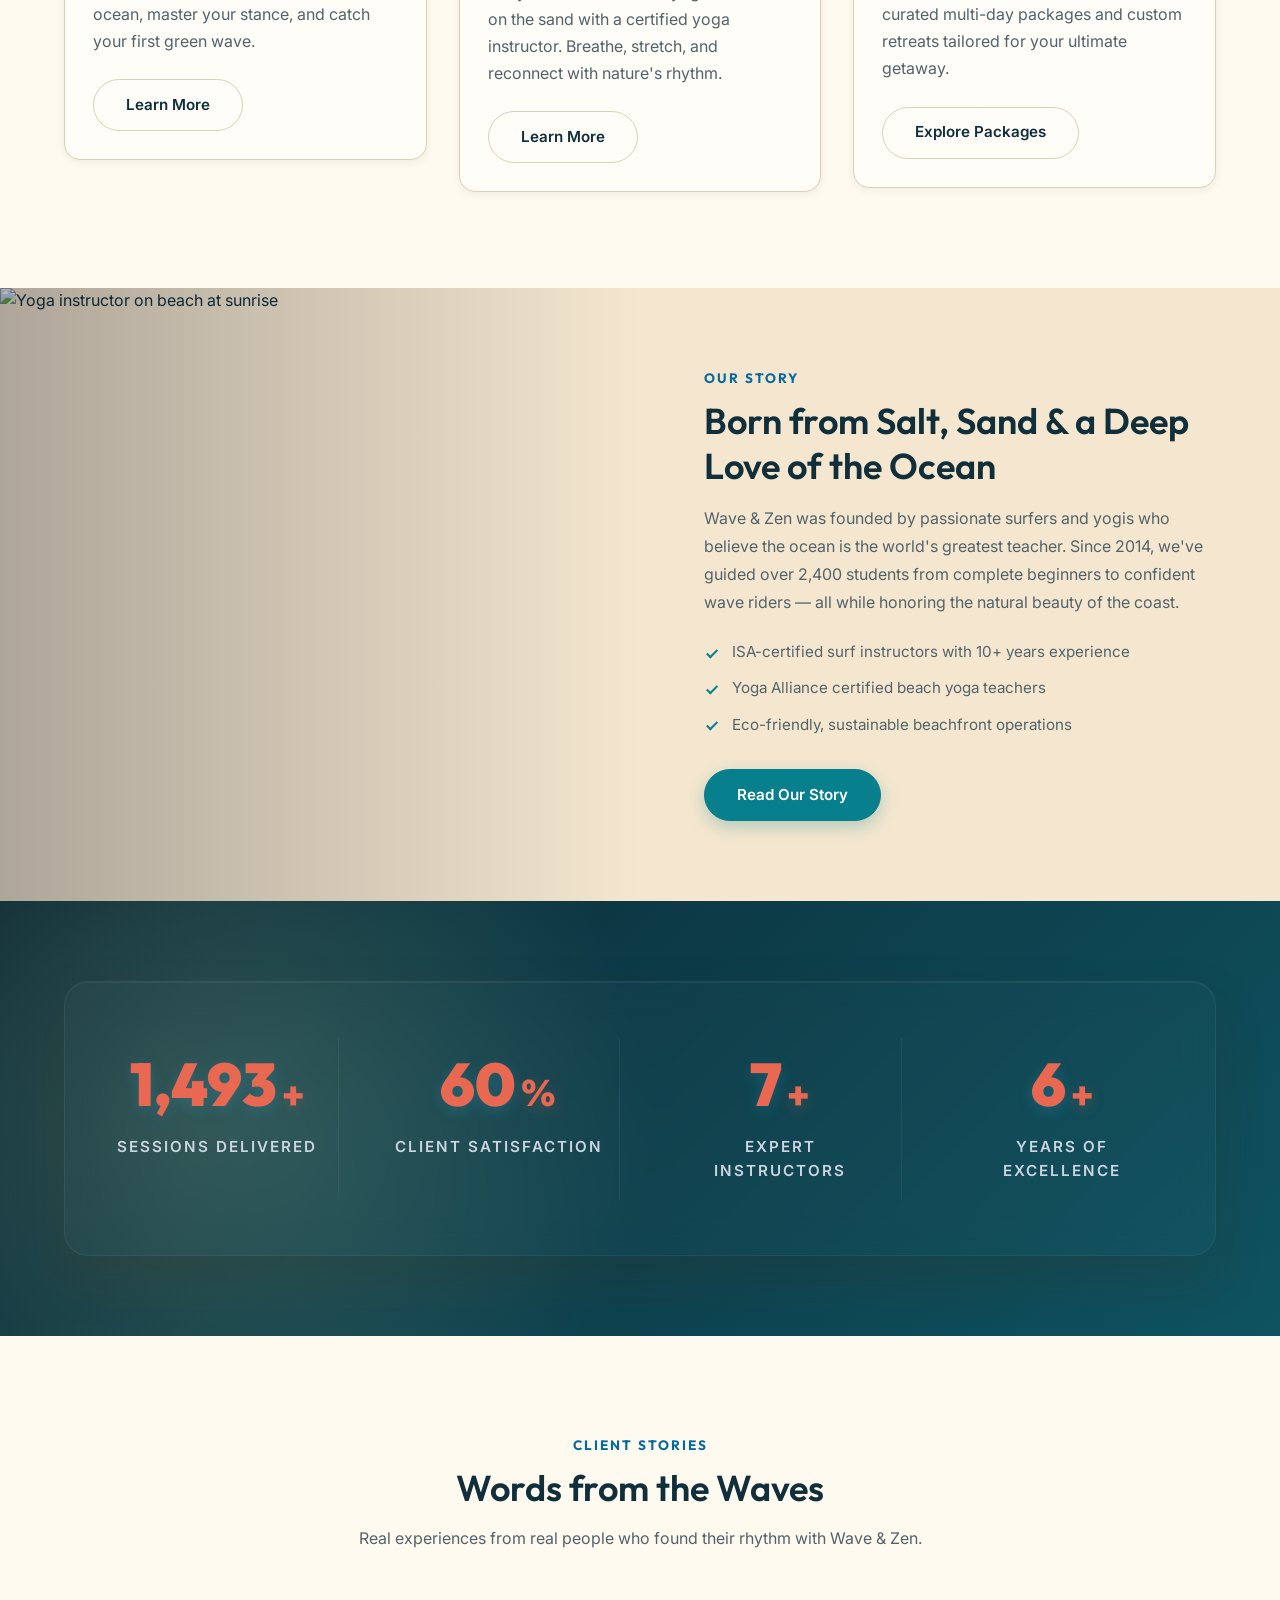
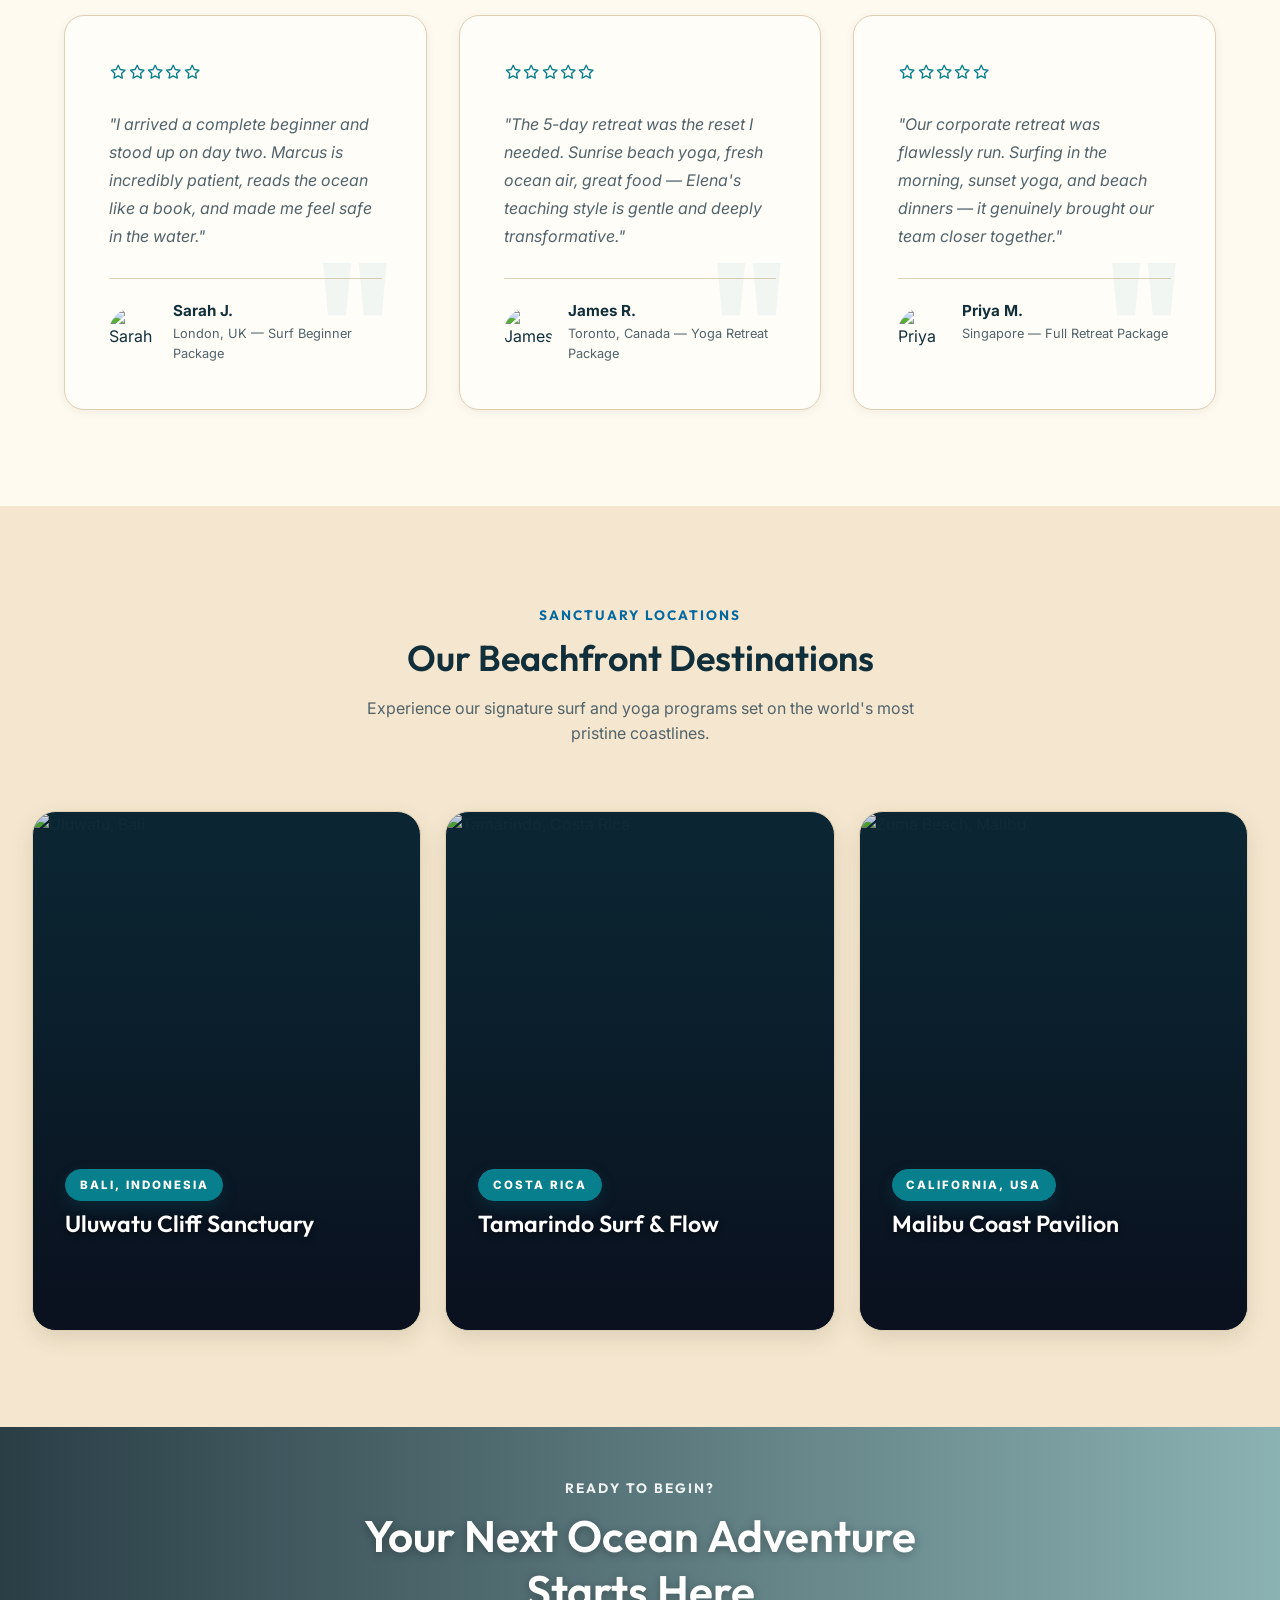
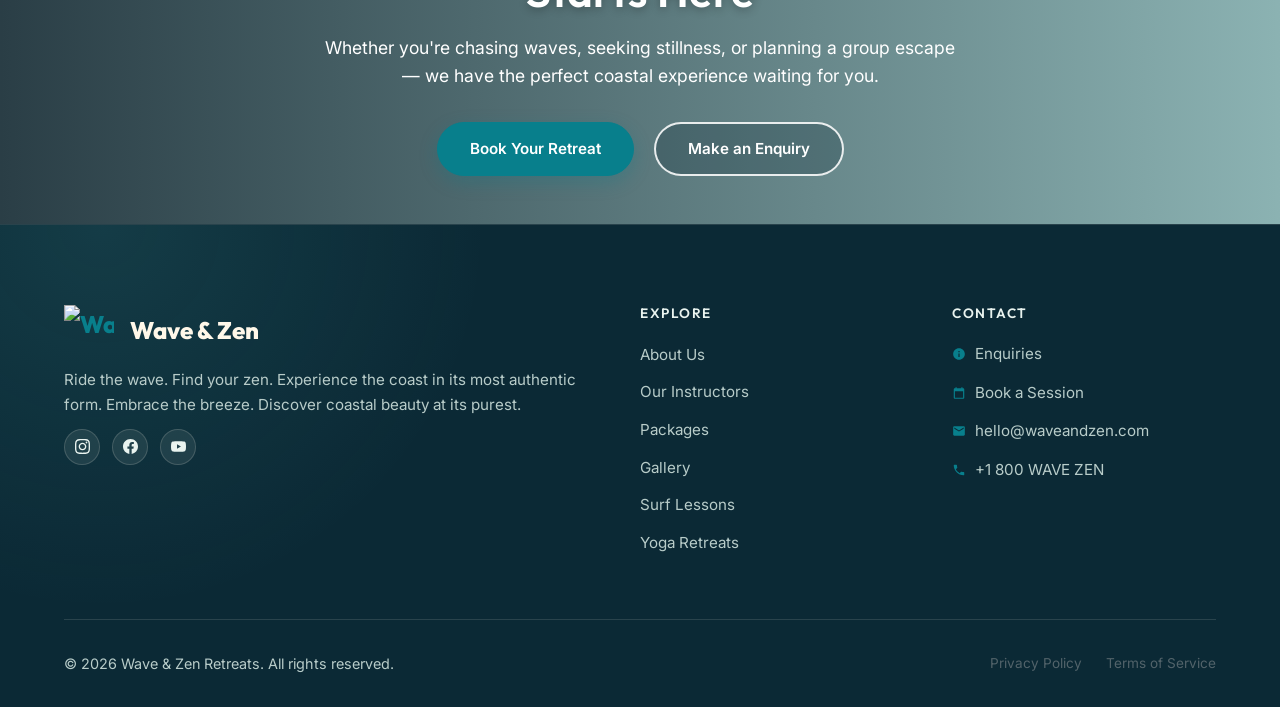
==== commit a261a515: "feat: update project assets and migrate UI imagery to cloud storage across all pages" ====
--- a/index.html
+++ b/index.html
@@ -7,7 +7,7 @@
   <meta name="description"
     content="Wave & Zen — Premium private surf coaching and beach yoga retreats on pristine coastlines. Book your session today." />
   <title>Wave & Zen | Private Surf Lessons & Beach Yoga Retreats</title>
-  <link rel="icon" type="image/png" href="assets/images/favicon.png" />
+  <link rel="icon" type="image/png" href="https://res.cloudinary.com/jpn88iab/image/upload/v1784784208/favicon_jseahq.png" />
   <link rel="stylesheet" href="css/main.css" />
   <link rel="stylesheet" href="css/pages.css" />
   <link rel="stylesheet" href="css/sections.css" />
@@ -21,7 +21,7 @@
   <header class="header" id="main-header">
     <div class="logo-container" onclick="window.location.href='index.html'" role="link" aria-label="Wave and Zen Home">
       <div class="logo-text">
-        <img class="logo-icon" src="assets/images/logo.png" alt="Wave & Zen Logo"
+        <img class="logo-icon" src="https://res.cloudinary.com/jpn88iab/image/upload/v1784784212/logo_juzzdy.png" alt="Wave & Zen Logo"
           style="width:32px;height:32px;object-fit:contain;" />
         Wave &amp; Zen
       </div>
@@ -72,7 +72,7 @@
   <!-- ═══════════════ SECTION 1: HERO BANNER ═══════════════ -->
   <section class="page-hero" id="home-hero" style="min-height: 100vh; padding-block-end: 6rem;">
     <video autoplay muted loop playsinline class="hero-video-bg">
-      <source src="assets/videos/home1.mp4" type="video/mp4">
+      <source src="https://res.cloudinary.com/jpn88iab/video/upload/v1784784253/home1_jrpidy.mp4" type="video/mp4">
     </video>
     <div class="page-hero-overlay"></div>
     <div class="page-hero-content container">
@@ -103,7 +103,7 @@
       <div class="grid-container services-grid">
         <div class="feature-card">
           <div class="feature-img-wrap" style="height:220px;border-radius:12px;overflow:hidden;margin-bottom:1.5rem;">
-            <img src="assets/images/packages/home1_section2_im1.jpg" alt="Private surf coaching session"
+            <img src="https://res.cloudinary.com/jpn88iab/image/upload/v1784784214/home1_section2_im1_w1dryl.jpg" alt="Private surf coaching session"
               style="width:100%;height:100%;object-fit:cover;transition:transform 0.5s;" loading="lazy" />
           </div>
           <div style="flex-grow:1;display:flex;flex-direction:column;">
@@ -117,7 +117,7 @@
         </div>
         <div class="feature-card">
           <div class="feature-img-wrap" style="height:220px;border-radius:12px;overflow:hidden;margin-bottom:1.5rem;">
-            <img src="assets/images/packages/beach_yoga_home1.jpg" alt="Beach yoga retreat session"
+            <img src="https://res.cloudinary.com/jpn88iab/image/upload/v1784784214/beach_yoga_home1_jwd3qv.jpg" alt="Beach yoga retreat session"
               style="width:100%;height:100%;object-fit:cover;transition:transform 0.5s;" loading="lazy" />
           </div>
           <div style="flex-grow:1;display:flex;flex-direction:column;">
@@ -131,7 +131,7 @@
         </div>
         <div class="feature-card">
           <div class="feature-img-wrap" style="height:220px;border-radius:12px;overflow:hidden;margin-bottom:1.5rem;">
-            <img src="assets/images/packages/full_retreat.jpg" alt="Surf & Yoga package retreat"
+            <img src="https://res.cloudinary.com/jpn88iab/image/upload/v1784784204/full_retreat_ptpmbr.jpg" alt="Surf & Yoga package retreat"
               style="width:100%;height:100%;object-fit:cover;transition:transform 0.5s;" loading="lazy" />
           </div>
           <div style="flex-grow:1;display:flex;flex-direction:column;">
@@ -151,7 +151,7 @@
   <section id="home-about" style="background-color:var(--bg-secondary);padding:0;overflow:hidden;">
     <div style="display:grid;grid-template-columns:1fr 1fr;min-height:550px;" class="about-split-home">
       <div style="position:relative;overflow:hidden;min-height:400px;">
-        <img src="assets/images/gallery/grid_3.png" alt="Yoga instructor on beach at sunrise"
+        <img src="https://res.cloudinary.com/jpn88iab/image/upload/v1784784194/grid_1_qnyo4s.jpg" alt="Yoga instructor on beach at sunrise"
           style="width:100%;height:100%;object-fit:cover;position:absolute;inset:0;" loading="lazy" />
         <div style="position:absolute;inset:0;background:linear-gradient(to right,rgba(10,15,29,0.3),transparent);">
         </div>
@@ -223,7 +223,7 @@
           <p class="testimonial-quote">"I arrived a complete beginner and stood up on day two. Marcus is incredibly
             patient, reads the ocean like a book, and made me feel safe in the water."</p>
           <div class="testimonial-author">
-            <img src="assets/images/instructors/sarah_testimonial.jpg" alt="Sarah J. testimonial"
+            <img src="https://res.cloudinary.com/jpn88iab/image/upload/v1784784212/sarah_testimonial_qnm2ht.jpg" alt="Sarah J. testimonial"
               class="testimonial-avatar" loading="lazy" />
             <div>
               <div class="testimonial-name">Sarah J.</div>
@@ -236,7 +236,7 @@
           <p class="testimonial-quote">"The 5-day retreat was the reset I needed. Sunrise beach yoga, fresh ocean air,
             great food — Elena's teaching style is gentle and deeply transformative."</p>
           <div class="testimonial-author">
-            <img src="assets/images/instructors/james_testimonial.jpg" alt="James R. testimonial"
+            <img src="https://res.cloudinary.com/jpn88iab/image/upload/v1784784208/james_testimonial_ley7jr.jpg" alt="James R. testimonial"
               class="testimonial-avatar" loading="lazy" />
             <div>
               <div class="testimonial-name">James R.</div>
@@ -249,7 +249,7 @@
           <p class="testimonial-quote">"Our corporate retreat was flawlessly run. Surfing in the morning, sunset yoga,
             and beach dinners — it genuinely brought our team closer together."</p>
           <div class="testimonial-author">
-            <img src="assets/images/instructors/priya_testimonial.jpg" alt="Priya M. testimonial"
+            <img src="https://res.cloudinary.com/jpn88iab/image/upload/v1784784197/priya_testimonial_jm9c9j.jpg" alt="Priya M. testimonial"
               class="testimonial-avatar" loading="lazy" />
             <div>
               <div class="testimonial-name">Priya M.</div>
@@ -273,7 +273,7 @@
       <div class="destinations-accordion">
         <!-- Location 1 -->
         <div class="destination-panel">
-          <img class="destination-panel-bg" src="assets/images/gallery/grid_4_home1.jpg" alt="Uluwatu, Bali"
+          <img class="destination-panel-bg" src="https://res.cloudinary.com/jpn88iab/image/upload/v1784784214/grid_4_home1_kfsmie.jpg" alt="Uluwatu, Bali"
             loading="lazy" />
           <div class="destination-panel-overlay"></div>
           <div class="destination-panel-content">
@@ -289,7 +289,7 @@
         </div>
         <!-- Location 2 -->
         <div class="destination-panel">
-          <img class="destination-panel-bg" src="assets/images/gallery/grid2_home1.jpg" alt="Tamarindo, Costa Rica"
+          <img class="destination-panel-bg" src="https://res.cloudinary.com/jpn88iab/image/upload/v1784784211/grid2_home1_xqx9ej.jpg" alt="Tamarindo, Costa Rica"
             loading="lazy" />
           <div class="destination-panel-overlay"></div>
           <div class="destination-panel-content">
@@ -305,7 +305,7 @@
         </div>
         <!-- Location 3 -->
         <div class="destination-panel">
-          <img class="destination-panel-bg" src="assets/images/gallery/grid3_home1.jpg" alt="Zuma Beach, Malibu"
+          <img class="destination-panel-bg" src="https://res.cloudinary.com/jpn88iab/image/upload/v1784784207/grid3_home1_zzvjts.jpg" alt="Zuma Beach, Malibu"
             loading="lazy" />
           <div class="destination-panel-overlay"></div>
           <div class="destination-panel-content">
@@ -324,7 +324,7 @@
   </section>
 
   <!-- ═══════════════ SECTION 7: CTA BANNER ═══════════════ -->
-  <section class="cta-banner" id="home-cta" style="background-image:url('assets/images/cta/home_cta.png');"
+  <section class="cta-banner" id="home-cta" style="background-image:url('https://res.cloudinary.com/jpn88iab/image/upload/v1784784179/home_cta_ggv2ig.jpg');"
     aria-label="Call to action">
     <div class="cta-banner-overlay"></div>
     <div class="cta-banner-content">
@@ -344,7 +344,7 @@
     <div class="footer-grid">
       <div class="footer-brand">
         <div class="logo-text" style="margin-bottom:1.25rem;">
-          <img class="logo-icon" src="assets/images/logo.png" alt="Wave & Zen Logo"
+          <img class="logo-icon" src="https://res.cloudinary.com/jpn88iab/image/upload/v1784784212/logo_juzzdy.png" alt="Wave & Zen Logo"
             style="width:32px;height:32px;object-fit:contain;margin-inline-end:0.5rem;" />
           Wave &amp; Zen
         </div>
--- a/css/main.css
+++ b/css/main.css
@@ -467,7 +467,7 @@
 .beach-icon-badge svg {
   width: 26px;
   height: 26px;
-  fill: #f59e55;
+  fill: #f2c66d;
 }
 
 .beach-icon-badge::before {
--- a/css/sections.css
+++ b/css/sections.css
@@ -33,9 +33,9 @@
 .page-hero-overlay {
   position: absolute;
   inset: 0;
-  background-image: 
+  background-image:
     url("data:image/svg+xml,%3Csvg width='80' height='40' viewBox='0 0 80 40' xmlns='http://www.w3.org/2000/svg'%3E%3Cpath d='M0 10 Q 20 20, 40 10 T 80 10 M0 30 Q 20 40, 40 30 T 80 30' fill='none' stroke='%2338bdf8' stroke-width='1' stroke-opacity='0.12'/%3E%3C/svg%3E"),
-    linear-gradient(135deg, rgba(10,15,29,0.75) 0%, rgba(10,15,29,0.45) 100%);
+    linear-gradient(135deg, rgba(10, 15, 29, 0.75) 0%, rgba(10, 15, 29, 0.45) 100%);
   z-index: 1;
 }
 
@@ -61,12 +61,12 @@
   font-weight: 800;
   line-height: 1.15;
   margin-bottom: 1.25rem;
-  text-shadow: 0 2px 12px rgba(0,0,0,0.3);
+  text-shadow: 0 2px 12px rgba(0, 0, 0, 0.3);
 }
 
 .page-hero-content p {
   font-size: 1.15rem;
-  color: rgba(255,255,255,0.88);
+  color: rgba(255, 255, 255, 0.88);
   margin-bottom: 2rem;
   line-height: 1.65;
   margin-inline: auto;
@@ -207,7 +207,7 @@
 
 .stat-item {
   padding: 1rem;
-  border-inline-end: 1px solid rgba(255,255,255,0.06);
+  border-inline-end: 1px solid rgba(255, 255, 255, 0.06);
   transition: transform var(--transition-speed) ease;
 }
 
@@ -357,7 +357,7 @@
 .cta-banner-overlay {
   position: absolute;
   inset: 0;
-  background: linear-gradient(to bottom, rgba(10,15,29,0.6) 0%, rgba(10,15,29,0.8) 100%);
+  background: linear-gradient(to bottom, rgba(10, 15, 29, 0.6) 0%, rgba(10, 15, 29, 0.8) 100%);
   z-index: 1;
 }
 
@@ -373,12 +373,12 @@
   font-size: 2.75rem;
   font-weight: 800;
   margin-bottom: 1rem;
-  text-shadow: 0 2px 10px rgba(0,0,0,0.3);
+  text-shadow: 0 2px 10px rgba(0, 0, 0, 0.3);
 }
 
 .cta-banner-content p {
   font-size: 1.1rem;
-  color: rgba(255,255,255,0.85);
+  color: rgba(255, 255, 255, 0.85);
   margin-bottom: 2rem;
 }
 
@@ -528,7 +528,7 @@
   direction: rtl;
 }
 
-.methodology-row.reverse > * {
+.methodology-row.reverse>* {
   direction: ltr;
 }
 
@@ -540,7 +540,7 @@
   direction: rtl;
 }
 
-html[dir="rtl"] .methodology-row.reverse > * {
+html[dir="rtl"] .methodology-row.reverse>* {
   direction: rtl;
 }
 
@@ -873,7 +873,7 @@
 }
 
 .skill-partial {
-  color: #f59e0b;
+  color: rgb(255, 213, 138);
   font-size: 1.2rem;
 }
 
@@ -1094,9 +1094,20 @@
   align-self: flex-start;
 }
 
-.badge-ideal { background: rgba(16,185,129,0.15); color: #10b981; }
-.badge-good  { background: rgba(14,165,233,0.15); color: var(--accent-color); }
-.badge-fair  { background: rgba(245,158,11,0.15); color: #f59e0b; }
+.badge-ideal {
+  background: rgba(16, 185, 129, 0.15);
+  color: #10b981;
+}
+
+.badge-good {
+  background: rgba(14, 165, 233, 0.15);
+  color: var(--accent-color);
+}
+
+.badge-fair {
+  background: rgba(245, 158, 11, 0.15);
+  color: #f59e0b;
+}
 
 /* Premium Surf Spot Cards styling */
 .surf-spot-card {
@@ -1161,14 +1172,14 @@
   font-size: 1.25rem;
   margin-bottom: 0.35rem;
   color: #ffffff;
-  text-shadow: 0 2px 4px rgba(0,0,0,0.5);
+  text-shadow: 0 2px 4px rgba(0, 0, 0, 0.5);
 }
 
 .surf-spot-card-status {
   font-size: 0.88rem;
   font-weight: 700;
   margin-bottom: 0.6rem;
-  text-shadow: 0 1px 3px rgba(0,0,0,0.5);
+  text-shadow: 0 1px 3px rgba(0, 0, 0, 0.5);
 }
 
 .surf-spot-card-status.green-text {
@@ -1189,7 +1200,7 @@
   margin: 0;
   line-height: 1.5;
   overflow-wrap: anywhere;
-  text-shadow: 0 1px 3px rgba(0,0,0,0.5);
+  text-shadow: 0 1px 3px rgba(0, 0, 0, 0.5);
 }
 
 /* ─────────────────────────────────────────────
@@ -1213,12 +1224,12 @@
   width: 72px;
   height: 72px;
   border-radius: 50%;
-  background: linear-gradient(135deg, var(--accent-color), rgba(14,165,233,0.5));
+  background: linear-gradient(135deg, var(--accent-color), rgba(14, 165, 233, 0.5));
   display: flex;
   align-items: center;
   justify-content: center;
   color: #fff;
-  box-shadow: 0 4px 14px rgba(14,165,233,0.25);
+  box-shadow: 0 4px 14px rgba(14, 165, 233, 0.25);
 }
 
 .included-icon-circle svg {
@@ -1361,11 +1372,11 @@
     gap: 1.25rem;
     margin-top: 2.5rem;
   }
-  
+
   .step-item {
     padding: 2rem 1.5rem;
   }
-  
+
   .step-item::after {
     font-size: 4.5rem;
   }
@@ -1376,7 +1387,7 @@
     grid-template-columns: 1fr;
     gap: 1.5rem;
   }
-  
+
   .step-item {
     align-items: center;
     text-align: center;
@@ -1385,17 +1396,17 @@
   .step-item h4 {
     justify-content: center;
   }
-  
+
   html[dir="rtl"] .step-item {
     align-items: center;
     text-align: center;
   }
-  
+
   .step-item::after {
     right: 2rem;
     left: auto;
   }
-  
+
   html[dir="rtl"] .step-item::after {
     left: 2rem;
     right: auto;
@@ -1563,7 +1574,7 @@
   inset-inline-start: 0;
   width: 100%;
   padding: 2.5rem;
-  background: linear-gradient(to top, rgba(10,15,29,0.85) 0%, transparent 100%);
+  background: linear-gradient(to top, rgba(10, 15, 29, 0.85) 0%, transparent 100%);
   color: #fff;
 }
 
@@ -1574,7 +1585,7 @@
 }
 
 .mosaic-overlay-text p {
-  color: rgba(255,255,255,0.8);
+  color: rgba(255, 255, 255, 0.8);
 }
 
 /* ─────────────────────────────────────────────
@@ -1628,11 +1639,11 @@
 }
 
 .stats-band-accent .stat-label {
-  color: rgba(255,255,255,0.75);
+  color: rgba(255, 255, 255, 0.75);
 }
 
 .stats-band-accent .stat-item {
-  border-inline-end-color: rgba(255,255,255,0.2);
+  border-inline-end-color: rgba(255, 255, 255, 0.2);
 }
 
 /* ─────────────────────────────────────────────
@@ -1663,7 +1674,7 @@
 .video-play-overlay {
   position: absolute;
   inset: 0;
-  background: rgba(10,15,29,0.4);
+  background: rgba(10, 15, 29, 0.4);
   display: flex;
   align-items: center;
   justify-content: center;
@@ -1671,14 +1682,14 @@
 }
 
 .video-placeholder:hover .video-play-overlay {
-  background: rgba(10,15,29,0.55);
+  background: rgba(10, 15, 29, 0.55);
 }
 
 .play-btn-circle {
   width: 72px;
   height: 72px;
   border-radius: 50%;
-  background-color: rgba(255,255,255,0.9);
+  background-color: rgba(255, 255, 255, 0.9);
   display: flex;
   align-items: center;
   justify-content: center;
@@ -1865,7 +1876,7 @@
   border-radius: 20px;
   font-size: 0.78rem;
   font-weight: 700;
-  background: rgba(16,185,129,0.12);
+  background: rgba(16, 185, 129, 0.12);
   color: #10b981;
   align-self: flex-start;
 }
@@ -1911,9 +1922,10 @@
   content: "0" attr(data-step);
   position: absolute;
   top: 1rem;
-  right: 1.75rem;
+  right: 1.75rem !important;
+  left: auto !important;
   font-family: var(--font-display);
-  font-size: 5.5rem;
+  font-size: 3.5rem !important;
   font-weight: 900;
   line-height: 1;
   color: var(--text-secondary);
@@ -1933,43 +1945,52 @@
 }
 
 html[dir="rtl"] .itinerary-item::after {
-  right: auto;
-  left: 1.75rem;
-}
-
-.itinerary-step {
+  left: 1.75rem !important;
+  right: auto !important;
+}
+
+html[dir="rtl"] .itinerary-item .itinerary-step {
+  align-self: center !important;
+}
+
+.itinerary-item .itinerary-step {
   display: inline-flex;
   align-items: center;
   justify-content: center;
-  width: auto;
+  width: 6rem !important;
   height: auto;
-  padding: 0.45rem 1rem;
+  padding: 0.35rem 0.8rem;
   border-radius: 999px;
   border: none;
   background: color-mix(in srgb, var(--accent-color) 12%, transparent);
   color: var(--accent-color);
   font-family: var(--font-display);
   font-weight: 800;
-  font-size: 0.78rem;
+  font-size: 0.72rem;
   letter-spacing: 0.05em;
   text-transform: uppercase;
   margin-bottom: 1.5rem;
   box-shadow: none;
   transition: background-color 0.3s ease, color 0.3s ease;
+  align-self: center !important;
+  flex-grow: 0 !important;
 }
 
 .itinerary-item:nth-child(1) .itinerary-step {
   background: color-mix(in srgb, var(--accent-color) 12%, transparent);
   color: var(--accent-color);
 }
+
 .itinerary-item:nth-child(2) .itinerary-step {
   background: color-mix(in srgb, var(--coral-color) 12%, transparent);
   color: var(--coral-color);
 }
+
 .itinerary-item:nth-child(3) .itinerary-step {
   background: color-mix(in srgb, var(--gold-color) 12%, transparent);
   color: var(--gold-color);
 }
+
 .itinerary-item:nth-child(4) .itinerary-step {
   background: color-mix(in srgb, var(--accent-color) 12%, transparent);
   color: var(--accent-color);
@@ -2046,17 +2067,22 @@
 }
 
 .method-icon-ring.aqua {
-  background: linear-gradient(135deg, rgba(14,165,233,0.15), rgba(14,165,233,0.05));
+  background: linear-gradient(135deg, rgba(14, 165, 233, 0.15), rgba(14, 165, 233, 0.05));
   color: var(--accent-color);
 }
 
+.method-icon-ring.yellow {
+  background: linear-gradient(135deg, rgba(242, 198, 109, 0.18), rgba(242, 198, 109, 0.06));
+  color: #f2c66d;
+}
+
 .method-icon-ring.coral {
-  background: linear-gradient(135deg, rgba(255,126,103,0.15), rgba(255,126,103,0.05));
+  background: linear-gradient(135deg, rgba(255, 126, 103, 0.15), rgba(255, 126, 103, 0.05));
   color: var(--coral-color);
 }
 
 .method-icon-ring.navy {
-  background: linear-gradient(135deg, rgba(15,23,42,0.1), rgba(15,23,42,0.05));
+  background: linear-gradient(135deg, rgba(15, 23, 42, 0.1), rgba(15, 23, 42, 0.05));
   color: var(--text-primary);
 }
 
@@ -2166,9 +2192,9 @@
 .auth-split-image-panel-overlay {
   position: absolute;
   inset: 0;
-  background-image: 
+  background-image:
     url("data:image/svg+xml,%3Csvg width='80' height='40' viewBox='0 0 80 40' xmlns='http://www.w3.org/2000/svg'%3E%3Cpath d='M0 10 Q 20 20, 40 10 T 80 10 M0 30 Q 20 40, 40 30 T 80 30' fill='none' stroke='%2338bdf8' stroke-width='1' stroke-opacity='0.08'/%3E%3C/svg%3E"),
-    linear-gradient(135deg, rgba(10,15,29,0.5) 0%, rgba(14,165,233,0.2) 100%);
+    linear-gradient(135deg, rgba(10, 15, 29, 0.5) 0%, rgba(14, 165, 233, 0.2) 100%);
   display: flex;
   flex-direction: column;
   justify-content: flex-end;
@@ -2186,7 +2212,7 @@
 }
 
 .auth-split-image-panel-overlay cite {
-  color: rgba(255,255,255,0.75);
+  color: rgba(255, 255, 255, 0.75);
   font-style: normal;
   font-size: 0.9rem;
 }
@@ -2373,6 +2399,7 @@
 
 /* ─── Responsive Adjustments ─── */
 @media screen and (min-width: 769px) and (max-width: 1024px) {
+
   #home-locations .destination-panel-content,
   #home2-locations .destination-panel-content {
     min-width: 0;
@@ -2458,7 +2485,7 @@
     opacity: 1 !important;
     transform: translateY(0) !important;
   }
-  
+
   .destination-panel-content {
     padding: 1.5rem;
   }
@@ -2503,4 +2530,4 @@
     min-height: calc(1.5em * 5);
     margin-bottom: 1rem !important;
   }
-}
+}
--- a/css/responsive.css
+++ b/css/responsive.css
@@ -719,8 +719,10 @@
   .itinerary-list { grid-template-columns: 1fr !important; max-width: 480px !important; margin: 0 auto !important; gap: 1.5rem !important; }
   .itinerary-item { align-items: center !important; text-align: center !important; }
   html[dir="rtl"] .itinerary-item { align-items: center !important; text-align: center !important; }
-  .itinerary-item::after { right: 2rem !important; left: auto !important; }
-  html[dir="rtl"] .itinerary-item::after { left: 2rem !important; right: auto !important; }
+  .itinerary-item::after { right: 1.25rem !important; left: auto !important; }
+  html[dir="rtl"] .itinerary-item::after { left: 1.25rem !important; right: auto !important; }
+  .itinerary-item .itinerary-step { align-self: center !important; width: 6rem !important; flex-grow: 0 !important; }
+  html[dir="rtl"] .itinerary-item .itinerary-step { align-self: center !important; width: 6rem !important; flex-grow: 0 !important; }
 
   /* Booking Selectors */
   .booking-selectors { max-width: 100%; }
@@ -978,6 +980,26 @@
     padding: 2.25rem 1.75rem !important;
   }
 
+  .itinerary-item::after {
+    right: 1.75rem !important;
+    left: auto !important;
+  }
+
+  html[dir="rtl"] .itinerary-item::after {
+    left: 1.75rem !important;
+    right: auto !important;
+  }
+
+  .itinerary-item .itinerary-step {
+    align-self: center !important;
+    width: 6rem !important;
+    flex-grow: 0 !important;
+  }
+
+  html[dir="rtl"] .itinerary-item .itinerary-step {
+    align-self: center !important;
+  }
+
   .itinerary-item h4 {
     min-height: 1.6rem;
   }
@@ -1042,6 +1064,26 @@
     padding: 2.25rem 1.75rem !important;
   }
 
+  .itinerary-item::after {
+    right: 1.25rem !important;
+    left: auto !important;
+  }
+
+  html[dir="rtl"] .itinerary-item::after {
+    left: 1.25rem !important;
+    right: auto !important;
+  }
+
+  .itinerary-item .itinerary-step {
+    align-self: center !important;
+    width: 6rem !important;
+    flex-grow: 0 !important;
+  }
+
+  html[dir="rtl"] .itinerary-item .itinerary-step {
+    align-self: center !important;
+  }
+
   .itinerary-item h4 {
     min-height: 1.6rem;
   }
@@ -1924,6 +1966,20 @@
     margin: 0;
   }
 
+  #booking-itinerary .itinerary-step {
+    justify-self: center !important;
+    align-self: center !important;
+    width: 6rem !important;
+    flex-grow: 0 !important;
+  }
+
+  html[dir="rtl"] #booking-itinerary .itinerary-step {
+    justify-self: center !important;
+    align-self: center !important;
+    width: 6rem !important;
+    flex-grow: 0 !important;
+  }
+
   #booking-itinerary .itinerary-item h4 {
     width: 100%;
     line-height: 1.5;
--- a/css/theme.css
+++ b/css/theme.css
@@ -59,6 +59,7 @@
 }
 
 @media screen and (max-width: 1366px) {
+
   .container,
   .header,
   .footer,
@@ -66,11 +67,11 @@
     box-sizing: border-box;
   }
 
-  .container > *,
-  section > *,
-  .footer-grid > *,
-  [class*="-grid"] > *,
-  [class*="-row"] > * {
+  .container>*,
+  section>*,
+  .footer-grid>*,
+  [class*="-grid"]>*,
+  [class*="-row"]>* {
     min-width: 0;
   }
 
@@ -140,11 +141,17 @@
   color: #f2c66d;
 }
 
-.auth-theme-toggle {
+.auth-controls {
   position: fixed;
-  z-index: 20;
+  z-index: 22;
   top: clamp(1rem, 2.4vh, 1.75rem);
   right: clamp(1rem, 2.5vw, 2.5rem);
+  display: inline-flex;
+  align-items: center;
+  gap: 0.65rem;
+}
+
+.auth-theme-toggle {
   background-color: rgba(8, 36, 48, 0.78);
   backdrop-filter: blur(10px);
 }
@@ -160,7 +167,7 @@
   grid-row: 1 !important;
 }
 
-.auth-visual > img {
+.auth-visual>img {
   width: 100% !important;
   height: 100% !important;
   object-fit: cover !important;
@@ -288,6 +295,7 @@
   .auth-social-group {
     gap: 0.45rem;
   }
+
   .auth-social-group .auth-social-btn {
     font-size: 0.75rem;
     gap: 0.35rem;
@@ -530,13 +538,25 @@
 }
 
 html[dir="rtl"] .auth-brand {
+  left: auto !important;
+  right: clamp(1rem, 2.5vw, 2.5rem) !important;
+}
+
+html[dir="rtl"] .auth-controls {
+  right: auto !important;
   left: clamp(1rem, 2.5vw, 2.5rem) !important;
-  right: auto !important;
-}
-
-html[dir="rtl"] .auth-theme-toggle {
-  right: clamp(1rem, 2.5vw, 2.5rem) !important;
-  left: auto !important;
+}
+
+html[dir="rtl"] .auth-viewport {
+  direction: rtl !important;
+}
+
+html[dir="rtl"] .auth-visual {
+  grid-column: 1 !important;
+}
+
+html[dir="rtl"] .auth-panel {
+  grid-column: 2 !important;
 }
 
 html[dir="rtl"] .auth-options .forgot-password {
@@ -568,6 +588,12 @@
 
   .auth-brand:hover {
     color: #f2c66d !important;
+  }
+
+  .auth-controls {
+    top: clamp(1rem, 2.4vh, 1.5rem);
+    right: clamp(1rem, 5vw, 2.5rem);
+    z-index: 22 !important;
   }
 
   .auth-panel {
@@ -621,6 +647,27 @@
     height: 38px;
   }
 
+  .auth-controls {
+    top: 1rem;
+    right: 1rem;
+    gap: 0.45rem;
+  }
+
+  html[dir="rtl"] .auth-controls {
+    right: auto !important;
+    left: 1rem !important;
+  }
+
+  html[dir="rtl"] .auth-brand {
+    left: auto !important;
+    right: 1rem !important;
+  }
+
+  .auth-controls .theme-toggle-icon {
+    width: 18px;
+    height: 18px;
+  }
+
   .auth-panel {
     align-items: center;
     padding: 4.25rem 1rem 0.75rem;
@@ -743,6 +790,7 @@
 }
 
 @media (max-width: 480px) {
+
   .auth-register .auth-social-group,
   .auth-register .auth-divider {
     margin-bottom: 0.4rem;
@@ -1116,7 +1164,7 @@
   color: #102f3b;
   background: rgba(255, 250, 240, 0.9);
   border-color: rgba(255, 255, 255, 0.65);
-  border-inline-start-color: var(--coral-color);
+  border-inline-start-color: #087f8c;
 }
 
 [data-theme="dark"] .hero-float-badge {
@@ -1457,6 +1505,7 @@
 }
 
 @media (max-width: 1024px) {
+
   .page-hero,
   #home-hero,
   #home2-hero {
@@ -1636,7 +1685,7 @@
     box-sizing: border-box !important;
   }
 
-  #register-form > div[style*="grid-template-columns"] {
+  #register-form>div[style*="grid-template-columns"] {
     grid-template-columns: 1fr !important;
   }
 }
@@ -1654,6 +1703,10 @@
   color: #fff2b8;
   background: rgba(13, 100, 111, 0.92);
   border-color: #f2c66d;
+}
+
+.auth-body .auth-dir-toggle .dir-toggle-label {
+  color: currentColor;
 }
 
 /* Packages page: balanced filters and equal-height cards */
@@ -2355,13 +2408,13 @@
     font-size: 1.05rem;
   }
 
-  #contact-methods .contact-method-card > p {
+  #contact-methods .contact-method-card>p {
     margin: 0;
     font-size: 0.84rem;
     line-height: 1.55;
   }
 
-  #contact-methods .contact-method-card > p:last-child {
+  #contact-methods .contact-method-card>p:last-child {
     align-self: end;
     margin-top: 0.75rem !important;
   }
@@ -2442,7 +2495,7 @@
   line-height: 1.08;
 }
 
-.included-intro > p {
+.included-intro>p {
   position: relative;
   z-index: 1;
   margin-bottom: 1.4rem;
@@ -2534,10 +2587,21 @@
   letter-spacing: 0.08em;
 }
 
-.included-benefits .included-item:nth-child(1)::after { content: "01"; }
-.included-benefits .included-item:nth-child(2)::after { content: "02"; }
-.included-benefits .included-item:nth-child(3)::after { content: "03"; }
-.included-benefits .included-item:nth-child(4)::after { content: "04"; }
+.included-benefits .included-item:nth-child(1)::after {
+  content: "01";
+}
+
+.included-benefits .included-item:nth-child(2)::after {
+  content: "02";
+}
+
+.included-benefits .included-item:nth-child(3)::after {
+  content: "03";
+}
+
+.included-benefits .included-item:nth-child(4)::after {
+  content: "04";
+}
 
 .included-benefits .included-icon-circle {
   grid-row: 1 / span 2;
@@ -2679,7 +2743,7 @@
     margin: 0 !important;
   }
 
-  .services-grid > *:last-child:nth-child(odd) {
+  .services-grid>*:last-child:nth-child(odd) {
     grid-column: auto !important;
     margin: 0 !important;
     width: auto !important;
@@ -2837,13 +2901,13 @@
   height: auto !important;
 }
 
-#surf-schedule .surf-window-card > div {
+#surf-schedule .surf-window-card>div {
   min-width: 0;
   width: 100% !important;
   flex: none !important;
 }
 
-#surf-schedule .surf-window-card > span {
+#surf-schedule .surf-window-card>span {
   display: inline-flex !important;
   width: fit-content !important;
   max-width: max-content !important;
@@ -2860,12 +2924,13 @@
   box-shadow: 0 6px 16px rgba(8, 127, 140, 0.18);
 }
 
-#surf-schedule .surf-window-card:hover > span {
+#surf-schedule .surf-window-card:hover>span {
   border-color: var(--accent-hover) !important;
   background: var(--accent-hover) !important;
 }
 
 @media screen and (min-width: 769px) and (max-width: 1024px) {
+
   #surf-benefits .grid-container,
   #yoga-benefits .grid-container {
     grid-template-columns: repeat(2, minmax(0, 1fr)) !important;
@@ -2890,6 +2955,7 @@
 }
 
 @media screen and (max-width: 768px) {
+
   #surf-benefits .grid-container,
   #yoga-benefits .grid-container,
   #surf-packages .packages-card-grid,
@@ -2912,6 +2978,7 @@
 }
 
 @media screen and (min-width: 700px) and (max-width: 768px) {
+
   #surf-benefits .grid-container,
   #yoga-benefits .grid-container,
   #surf-packages .packages-card-grid,
@@ -2922,6 +2989,7 @@
 }
 
 @media screen and (max-width: 480px) {
+
   #surf-benefits .feature-card,
   #yoga-benefits .feature-card {
     padding: 1.35rem !important;
@@ -2938,6 +3006,7 @@
     width: 100%;
   }
 }
+
 /* AOS motion is intentionally restrained to avoid layout shifts on small screens. */
 html body [data-aos="fade-up"].aos-init {
   transform: translate3d(0, 24px, 0);
@@ -3119,12 +3188,19 @@
   align-items: center !important;
   justify-content: center !important;
   text-align: center !important;
-  color: #0369a1 !important; /* Deeper ocean blue for high contrast on light backgrounds */
+  color: #0369a1 !important;
+  /* Deeper ocean blue for high contrast on light backgrounds */
 }
 
 [data-theme="dark"] .section-tag,
 [data-theme="dark"] .section-header .section-tag {
   color: var(--accent-color) !important;
+}
+
+.swell-tracker-tag,
+[data-theme="dark"] .swell-tracker-tag {
+  color: #ffffff !important;
+  background: rgba(255, 255, 255, 0.25) !important;
 }
 
 .page-hero-content .section-tag {
@@ -3134,7 +3210,8 @@
   align-items: center !important;
   justify-content: center !important;
   text-align: center !important;
-  color: #ffd58a !important; /* Elegant gold for dark hero banner visibility */
+  color: #ffd58a !important;
+  /* Elegant gold for dark hero banner visibility */
 }
 
 .cta-banner .section-tag,
@@ -3274,6 +3351,72 @@
   border-width: 0 2px 2px 0;
   transform: rotate(45deg);
   transform-origin: center;
+}
+
+/* Booking hero: iPad Mini portrait alignment for CTA buttons and floating card. */
+@media screen and (min-width: 700px) and (max-width: 820px) and (min-height: 900px) {
+  #booking-hero.page-hero {
+    display: flex !important;
+    flex-direction: column !important;
+    align-items: center !important;
+    justify-content: center !important;
+    gap: 1.5rem !important;
+    min-height: 100svh !important;
+    padding: calc(var(--header-height) + 2.5rem) 2rem 3rem !important;
+  }
+
+  #booking-hero .page-hero-content {
+    width: 100%;
+    max-width: 680px;
+    margin: 0 auto !important;
+    padding-inline: 0 !important;
+    align-items: center !important;
+    text-align: center !important;
+  }
+
+  #booking-hero .page-hero-content p,
+  #booking-hero .page-hero-content .section-tag {
+    margin-inline: auto !important;
+  }
+
+  #booking-hero .hero-ctas {
+    width: 100%;
+    max-width: 540px;
+    margin: 0.5rem auto 0 !important;
+    padding: 0 !important;
+    justify-content: center !important;
+    align-items: center !important;
+    gap: 0.85rem !important;
+  }
+
+  #booking-hero .hero-ctas .btn {
+    flex: 1 1 240px;
+    width: auto !important;
+    min-width: 0;
+    max-width: 260px;
+  }
+
+  #booking-hero .hero-float-badge {
+    position: relative !important;
+    inset: auto !important;
+    inset-inline-start: auto !important;
+    inset-inline-end: auto !important;
+    bottom: auto !important;
+    width: min(100%, 540px) !important;
+    max-width: 540px !important;
+    min-width: 0 !important;
+    margin: 0 auto !important;
+    padding: 1.25rem 1.5rem !important;
+    align-self: center !important;
+    transform: none !important;
+  }
+
+  #booking-hero .hero-float-badge h3 {
+    display: flex;
+    align-items: center;
+    justify-content: center;
+    gap: 0.5rem;
+  }
 }
 
 /* Final typography consistency for readable hierarchy. */
@@ -3303,7 +3446,7 @@
 .page-hero-content p,
 .hero-split-content p,
 .mosaic-overlay-text p,
-.included-intro > p,
+.included-intro>p,
 .included-benefits .included-item p,
 .feature-card p,
 .value-card p,
@@ -3412,6 +3555,7 @@
 }
 
 @media screen and (max-width: 768px) {
+
   .theme-toggle-btn,
   [data-theme="dark"] .theme-toggle-btn {
     flex-basis: 42px !important;
@@ -3463,6 +3607,9 @@
   position: relative;
   z-index: 1;
   color: inherit;
+  font-size: 0.7rem;
+  font-weight: 700;
+  line-height: 1;
 }
 
 .dir-toggle-btn:hover,
@@ -3497,6 +3644,121 @@
   border-color: #f2c66d;
 }
 
+/* Auth page controls: match the main navbar circular theme/RTL controls. */
+.auth-body .auth-controls .action-btn,
+.auth-body .auth-controls .theme-toggle-btn,
+.auth-body .auth-controls .dir-toggle-btn,
+[data-theme="dark"] .auth-body .auth-controls .action-btn,
+[data-theme="dark"] .auth-body .auth-controls .theme-toggle-btn,
+[data-theme="dark"] .auth-body .auth-controls .dir-toggle-btn {
+  flex: 0 0 52px !important;
+  width: 52px !important;
+  min-width: 52px !important;
+  height: 52px !important;
+  min-height: 52px !important;
+  padding: 0 !important;
+  color: #f8d77d !important;
+  background:
+    radial-gradient(circle at 50% 50%, rgba(248, 215, 125, 0.16), transparent 52%),
+    rgba(8, 36, 48, 0.88) !important;
+  border: 1px solid rgba(248, 215, 125, 0.42) !important;
+  border-radius: 50% !important;
+  box-shadow: inset 0 0 0 1px rgba(248, 215, 125, 0.08), 0 8px 20px rgba(4, 25, 34, 0.24) !important;
+}
+
+.auth-body .auth-controls .action-btn::after,
+.auth-body .auth-controls .theme-toggle-btn::after,
+.auth-body .auth-controls .dir-toggle-btn::after {
+  inset: 6px !important;
+  border-color: rgba(248, 215, 125, 0.18) !important;
+}
+
+.auth-body .auth-controls .theme-toggle-icon {
+  width: 24px !important;
+  height: 24px !important;
+  color: inherit !important;
+}
+
+.auth-body .auth-controls .theme-toggle-icon path,
+.auth-body .auth-controls .theme-toggle-icon circle {
+  fill: none !important;
+  stroke: currentColor !important;
+}
+
+.auth-body .auth-controls .dir-toggle-label {
+  color: inherit !important;
+  font-size: 0.78rem !important;
+  font-weight: 800 !important;
+  letter-spacing: 0.01em;
+}
+
+.auth-body .auth-controls .action-btn:hover,
+.auth-body .auth-controls .theme-toggle-btn:hover,
+.auth-body .auth-controls .dir-toggle-btn:hover {
+  color: #fff2b8 !important;
+  background:
+    radial-gradient(circle at 50% 50%, rgba(248, 215, 125, 0.25), transparent 54%),
+    rgba(13, 100, 111, 0.92) !important;
+  border-color: #f2c66d !important;
+}
+
+.auth-body .auth-controls .action-btn:hover,
+.auth-body .auth-controls .action-btn:active,
+.auth-body .auth-controls .theme-toggle-btn:hover,
+.auth-body .auth-controls .theme-toggle-btn:active,
+.auth-body .auth-controls .dir-toggle-btn:hover,
+.auth-body .auth-controls .dir-toggle-btn:active {
+  flex: 0 0 52px !important;
+  width: 52px !important;
+  min-width: 52px !important;
+  height: 52px !important;
+  min-height: 52px !important;
+  transform: none !important;
+}
+
+.auth-body .auth-controls .theme-toggle-btn:hover .theme-toggle-icon,
+.auth-body .auth-controls .theme-toggle-btn:active .theme-toggle-icon,
+.auth-body .auth-controls .dir-toggle-btn:hover .dir-toggle-label,
+.auth-body .auth-controls .dir-toggle-btn:active .dir-toggle-label {
+  transform: none !important;
+}
+
+@media screen and (max-width: 480px) {
+  .auth-body .auth-controls {
+    gap: 0.4rem;
+  }
+
+  .auth-body .auth-controls .action-btn,
+  .auth-body .auth-controls .theme-toggle-btn,
+  .auth-body .auth-controls .dir-toggle-btn {
+    flex-basis: 40px !important;
+    flex-shrink: 0 !important;
+    width: 40px !important;
+    min-width: 40px !important;
+    height: 40px !important;
+    min-height: 40px !important;
+  }
+
+  .auth-body .auth-controls .action-btn:hover,
+  .auth-body .auth-controls .action-btn:active,
+  .auth-body .auth-controls .theme-toggle-btn:hover,
+  .auth-body .auth-controls .theme-toggle-btn:active,
+  .auth-body .auth-controls .dir-toggle-btn:hover,
+  .auth-body .auth-controls .dir-toggle-btn:active {
+    flex-basis: 40px !important;
+    width: 40px !important;
+    min-width: 40px !important;
+    height: 40px !important;
+    min-height: 40px !important;
+    transform: none !important;
+  }
+
+  .auth-body .auth-controls .theme-toggle-icon {
+    width: 18px !important;
+    height: 18px !important;
+  }
+}
+
 /* Keep the complete footer phone label together on every page and viewport. */
 .footer #footer-phone-link {
   display: inline-block;
@@ -3514,7 +3776,7 @@
     height: 100svh !important;
   }
 
-  .auth-visual > img {
+  .auth-visual>img {
     object-position: center !important;
   }
 
@@ -3541,3 +3803,89 @@
     padding: 1rem !important;
   }
 }
+
+/* Final mobile lock: auth theme and RTL buttons must not resize after tap/click. */
+@media screen and (max-width: 480px) {
+  .auth-body .auth-controls .action-btn,
+  .auth-body .auth-controls .action-btn:hover,
+  .auth-body .auth-controls .action-btn:active,
+  .auth-body .auth-controls .action-btn:focus,
+  .auth-body .auth-controls .theme-toggle-btn,
+  .auth-body .auth-controls .theme-toggle-btn:hover,
+  .auth-body .auth-controls .theme-toggle-btn:active,
+  .auth-body .auth-controls .theme-toggle-btn:focus,
+  .auth-body .auth-controls .theme-toggle-btn[aria-pressed="true"],
+  .auth-body .auth-controls .theme-toggle-btn[aria-pressed="false"],
+  .auth-body .auth-controls .dir-toggle-btn,
+  .auth-body .auth-controls .dir-toggle-btn:hover,
+  .auth-body .auth-controls .dir-toggle-btn:active,
+  .auth-body .auth-controls .dir-toggle-btn:focus,
+  [data-theme="dark"] .auth-body .auth-controls .action-btn,
+  [data-theme="dark"] .auth-body .auth-controls .theme-toggle-btn,
+  [data-theme="dark"] .auth-body .auth-controls .dir-toggle-btn {
+    flex: 0 0 40px !important;
+    flex-basis: 40px !important;
+    flex-grow: 0 !important;
+    flex-shrink: 0 !important;
+    width: 40px !important;
+    min-width: 40px !important;
+    max-width: 40px !important;
+    height: 40px !important;
+    min-height: 40px !important;
+    max-height: 40px !important;
+    padding: 0 !important;
+    border-width: 1px !important;
+    transform: none !important;
+    box-sizing: border-box !important;
+  }
+
+  .auth-body .auth-controls .theme-toggle-icon,
+  .auth-body .auth-controls .theme-toggle-btn:hover .theme-toggle-icon,
+  .auth-body .auth-controls .theme-toggle-btn:active .theme-toggle-icon,
+  .auth-body .auth-controls .theme-toggle-btn[aria-pressed="true"] .theme-toggle-icon,
+  .auth-body .auth-controls .theme-toggle-btn[aria-pressed="false"] .theme-toggle-icon {
+    flex: 0 0 18px !important;
+    width: 18px !important;
+    min-width: 18px !important;
+    max-width: 18px !important;
+    height: 18px !important;
+    min-height: 18px !important;
+    max-height: 18px !important;
+    transform: none !important;
+  }
+
+  .auth-body .auth-controls .dir-toggle-label,
+  .auth-body .auth-controls .dir-toggle-btn:hover .dir-toggle-label,
+  .auth-body .auth-controls .dir-toggle-btn:active .dir-toggle-label {
+    font-size: 0.64rem !important;
+    line-height: 1 !important;
+    transform: none !important;
+  }
+
+  .auth-body .auth-controls > .theme-toggle-btn,
+  .auth-body .auth-controls > .dir-toggle-btn,
+  .auth-body .auth-controls > .theme-toggle-btn:hover,
+  .auth-body .auth-controls > .dir-toggle-btn:hover,
+  .auth-body .auth-controls > .theme-toggle-btn:active,
+  .auth-body .auth-controls > .dir-toggle-btn:active,
+  .auth-body .auth-controls > .theme-toggle-btn:focus,
+  .auth-body .auth-controls > .dir-toggle-btn:focus,
+  .auth-body .auth-controls > .theme-toggle-btn[aria-pressed="true"],
+  .auth-body .auth-controls > .theme-toggle-btn[aria-pressed="false"] {
+    display: inline-flex !important;
+    align-items: center !important;
+    justify-content: center !important;
+    flex: 0 0 40px !important;
+    width: 40px !important;
+    min-width: 40px !important;
+    max-width: 40px !important;
+    height: 40px !important;
+    min-height: 40px !important;
+    max-height: 40px !important;
+    padding: 0 !important;
+    margin: 0 !important;
+    line-height: 1 !important;
+    aspect-ratio: 1 / 1 !important;
+    transform: none !important;
+  }
+}
